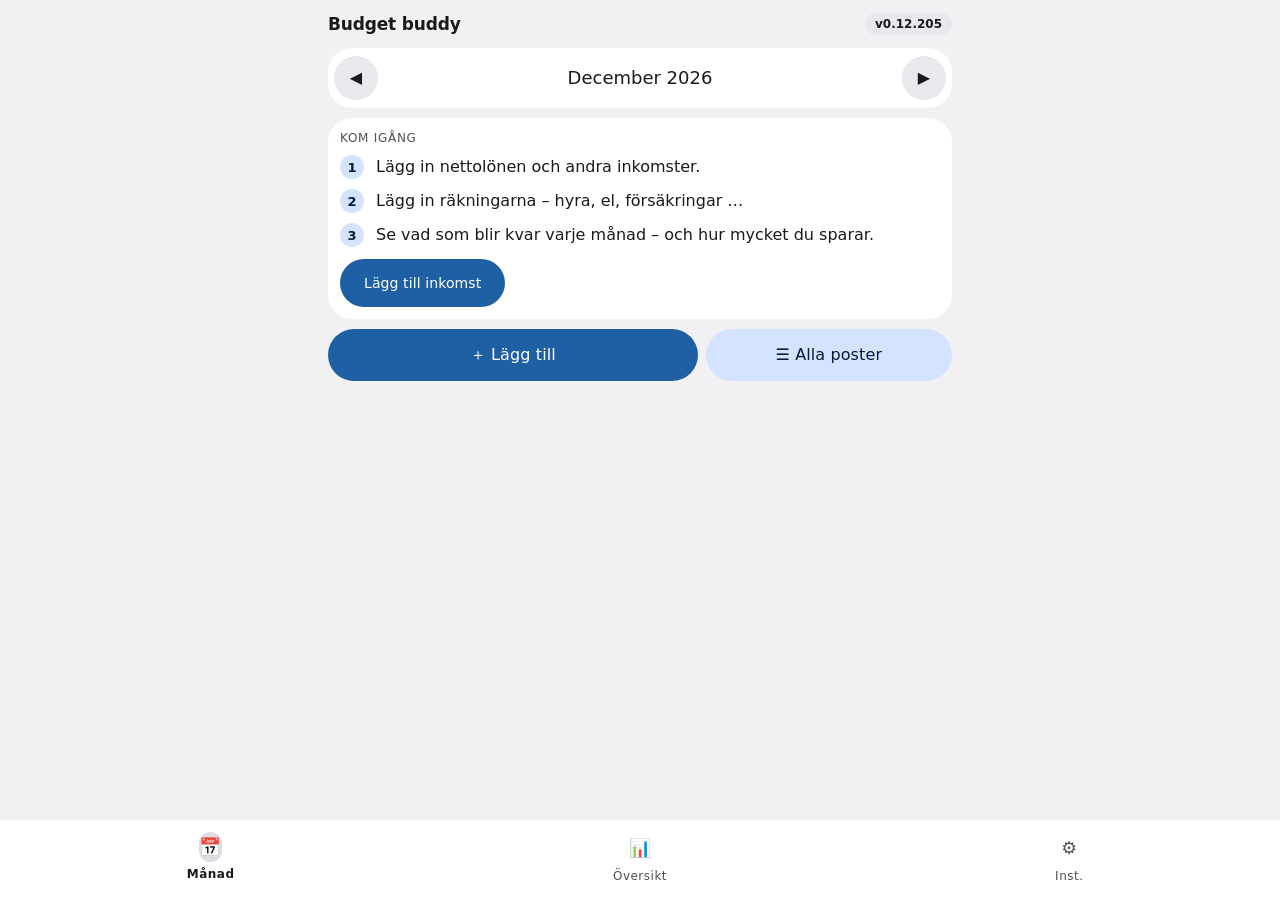
==== budget-buddy.html @ eb213cb5 "Valutakurser: ECB 2026-11-26" ====
<!doctype html>
<!-- budget-buddy v0.12.205 as one file. Generated by tools/build-single.mjs - do not edit; change the source files and rebuild. -->
<html lang="sv">
<head>
<meta charset="utf-8">
<meta name="viewport" content="width=device-width, initial-scale=1, maximum-scale=1, viewport-fit=cover">
<meta http-equiv="Content-Security-Policy" content="default-src 'none'; script-src 'self' 'unsafe-inline'; style-src 'self' 'unsafe-inline'; connect-src 'none'; img-src 'self' data:; object-src 'none'; base-uri 'none'; form-action 'none'; require-trusted-types-for 'script'">
<meta name="referrer" content="no-referrer">
<meta name="color-scheme" content="light dark">
<meta name="theme-color" content="#f1f1f4" media="(prefers-color-scheme: light)">
<meta name="theme-color" content="#0e0e10" media="(prefers-color-scheme: dark)">
<meta name="mobile-web-app-capable" content="yes">
<meta name="apple-mobile-web-app-capable" content="yes">
<meta name="apple-mobile-web-app-status-bar-style" content="black-translucent">
<title>Budget buddy</title>
<link rel="icon" href="[data-uri]">
<link rel="apple-touch-icon" href="[data-uri]">
<style>
/* Bara mobil (beslut 2026-11-09): en kolumn, bottenmeny; bredare skärmar visar samma vy centrerad. */
/* Material 3 – shared creator style (see ../CLAUDE.md). Seed colour: #2a6fb0. */
:root {
  color-scheme: light dark;
  /* M3 roles (light) */
  --primary: #1f60a4; --on-primary: #ffffff;
  --primary-container: #d4e3ff; --on-primary-container: #001c3a;
  --surface: #f9f9ff; --surface-container: #ededf4; --surface-container-high: #e7e8ee;
  --on-surface: #191c20; --on-surface-variant: #43474e; --outline: #73777f; --outline-variant: #c3c6cf;
  --error: #ba1a1a; --error-container: #ffdad6; --on-error-container: #410002;
  /* Shape: tighter, professional radii (see ../CLAUDE.md) */
  --secondary-container: #e1e2e8; --on-secondary-container: #191c20;
  --r-xs: 4px; --r-sm: 8px; --r-md: 12px; --r-lg: 20px; --r-xl: 28px; --r-full: 999px;
  --font: Roboto, "Roboto Flex", system-ui, -apple-system, "Segoe UI", sans-serif;
}
@media (prefers-color-scheme: dark) {
  :root {
    --primary: #a4c9ff; --on-primary: #00315e;
    --primary-container: #004884; --on-primary-container: #d4e3ff;
    --surface: #0e0e10; --surface-container: #1a1a1d; --surface-container-high: #26262a;
    --secondary-container: #3a3a40; --on-secondary-container: #f2f2f4;
    --on-surface: #ececee; --on-surface-variant: #babac1; --outline: #7c7c84; --outline-variant: #34343a;
    --error: #ffb4ab; --error-container: #93000a; --on-error-container: #ffdad6;
  }
}
* { box-sizing: border-box; }
html { -webkit-text-size-adjust: 100%; -webkit-tap-highlight-color: transparent; } /* 2026-11-18: ingen blå ruta vid tryck */
body {
  margin: 0;
  background: var(--surface);
  color: var(--on-surface);
  font: 16px/1.45 var(--font);
  padding-bottom: calc(80px + env(safe-area-inset-bottom));
}
[hidden] { display: none !important; }
:focus-visible { outline: 3px solid var(--primary); outline-offset: 2px; }
.muted { color: var(--on-surface-variant); }

#status { padding: calc(env(safe-area-inset-top) + 8px) 16px 0; font-size: 12px; color: var(--on-surface-variant); min-height: 24px; }
#status.offline { color: var(--error); font-weight: 500; }
#version { position: absolute; top: calc(env(safe-area-inset-top) + 6px); right: 12px; z-index: 50; font: 500 11px/1 var(--font); padding: 4px 10px; border-radius: var(--r-sm); background: var(--primary-container); color: var(--on-primary-container); pointer-events: none; }

main { padding: 8px 16px 24px; max-width: 640px; margin: 0 auto; }
.tab { display: grid; gap: 10px; }
h1 { margin: 8px 0 4px; font-size: 22px; font-weight: 400; }

/* Card: 16px, no border, tonal surface */
.card { background: var(--surface-container); border-radius: var(--r-lg); padding: 12px 14px; }
.card h2 { margin: 0; padding: 0 0 8px; color: var(--on-surface-variant); font-size: 12px; font-weight: 500; text-transform: uppercase; letter-spacing: .06em; }
.card p { margin: 0 0 12px; }

/* Buttons: pill, ≥ 48px touch target */
.btn { min-height: 48px; padding: 0 24px; border: 0; border-radius: var(--r-md); font: 500 14px/1 var(--font); cursor: pointer; }
.btn.filled { background: var(--primary); color: var(--on-primary); }
.btn.tonal { background: var(--primary-container); color: var(--on-primary-container); }
.btn.text { background: transparent; color: var(--primary); }

/* Chips: 8px */
#sort-bar { margin: 0 0 8px; }
.sort-top { display: flex; justify-content: flex-end; }
.sort-cols { display: flex; flex-wrap: wrap; gap: 6px; margin-top: 6px; justify-content: flex-end; }
.chip.on { background: var(--primary-container); border-color: transparent; color: var(--on-primary-container); }
.chip { display: inline-flex; align-items: center; min-height: 32px; padding: 0 12px; border-radius: var(--r-sm); border: 1px solid var(--outline-variant); background: transparent; color: var(--on-surface-variant); font: 500 14px/1 var(--font); }

/* Dialog: 28px */
dialog { border: 0; border-radius: var(--r-xl); padding: 24px; width: min(320px, calc(100vw - 32px)); background: var(--surface-container-high); color: var(--on-surface); }
dialog::backdrop { background: rgba(0,0,0,.4); }

/* Bottom navigation with pill indicator */
/* Same as follow-diet-tracker: emoji icons, filled marker, bold active label */
#nav { position: fixed; inset: auto 0 0; z-index: 40; display: flex; justify-content: space-around; background: var(--surface-container); padding: 12px 4px calc(16px + env(safe-area-inset-bottom)); }
#nav button { flex: 1; min-width: 56px; display: flex; flex-direction: column; align-items: center; justify-content: center; gap: 4px; min-height: 48px; border: 0; background: transparent; color: var(--on-surface-variant); font: 500 .75rem/1 var(--font); cursor: pointer; }
#nav .pill { display: grid; place-items: center; width: 56px; height: 32px; border-radius: var(--r-md); font-size: 1.1rem; transition: background .2s; }
#nav button[aria-current="page"] { color: var(--on-surface); font-weight: 700; }
#nav button[aria-current="page"] .pill { background: var(--primary-container); }


/* ================= Budget buddy ================= */
.small { font-size: .8125rem; }
.col { display: grid; gap: 12px; align-content: start; min-width: 0; }
.spacer { flex: 1; }
.error { color: var(--error); font-size: .875rem; min-height: 1.2em; margin: 4px 0 0; }
.pos { color: var(--primary); }
.neg { color: var(--error); }

/* Month bar */
.monthbar { display: flex; align-items: center; gap: 8px; }
.monthbar h1, .monthbar h2 { flex: 1; text-align: center; margin: 0; }
.monthbar h2 { padding: 0; }
.icon-btn { min-width: 48px; min-height: 48px; border: 0; border-radius: 50%; background: transparent; color: var(--on-surface); font: 400 1.5rem/1 var(--font); cursor: pointer; }
.icon-btn:hover { background: var(--surface-container-high); }
/* Stepper like follow-diet-tracker: round tonal ◀ ▶, tappable title jumps to the current month */
.monthbar .icon-btn { background: var(--surface-container-high); font-size: 1rem; }
.monthbar h1 { margin: 0; }
.step-title { width: 100%; min-height: 48px; border: 0; border-radius: var(--r-md); background: none; color: var(--on-surface); font: 500 1.125rem/1.2 var(--font); cursor: pointer; }


/* Empty states and "+ Avvikelse" – quiet, like follow-diet-tracker */
.link { min-height: 40px; padding: 0 8px; border: 0; border-radius: var(--r-md); background: none; color: var(--primary); font: 500 .875rem/1 var(--font); cursor: pointer; }
.empty-line { margin: 0; display: flex; flex-wrap: wrap; align-items: center; gap: 0 4px; }
.extra { width: 100%; min-height: 48px; border: 0; border-radius: var(--r-md); background: var(--surface-container); color: var(--on-surface); font: 500 .9375rem/1.2 var(--font); cursor: pointer; }
.extra .muted { font-weight: 400; font-size: .8125rem; }
.steps { list-style: none; margin: 0 0 4px; padding: 0; display: grid; gap: 10px; }
.steps li { display: flex; align-items: flex-start; gap: 12px; }
.step-n { flex: none; width: 24px; height: 24px; display: grid; place-items: center; border-radius: 50%; background: var(--primary-container); color: var(--on-primary-container); font: 700 .8125rem/1 var(--font); }

/* Statistik */
.stats { display: grid; grid-template-columns: repeat(2, minmax(0, 1fr)); gap: 10px; }
.stats > h2 { grid-column: 1 / -1; padding-bottom: 0; }
.stat { display: grid; justify-items: center; align-content: start; text-align: center; padding: 6px 0; font-size: .8rem; color: var(--on-surface-variant); min-width: 0; }
.stat-n { font-size: 1.75rem; font-weight: 400; line-height: 1.2; color: var(--on-surface); font-variant-numeric: tabular-nums; max-width: 100%; overflow: hidden; text-overflow: ellipsis; white-space: nowrap; }
.cat-bars { list-style: none; margin: 0; padding: 0; display: grid; gap: 8px; }
.cat-bars li { display: grid; grid-template-columns: 7.5em minmax(0, 1fr) auto; align-items: center; gap: 8px; font-size: .875rem; }
.cat-bars .bar { margin: 0; }
.cat-bars .lbl { overflow: hidden; text-overflow: ellipsis; white-space: nowrap; }
.chart { width: 100%; height: auto; display: block; }
.chart .ax { font-size: 9px; fill: var(--on-surface-variant); }
.chart .grid { stroke: var(--outline-variant); stroke-width: 1; }
.chart .b-in { fill: var(--primary); }
.chart .b-out { fill: var(--error); opacity: .75; }
.chart .b-cur { stroke: var(--on-surface); stroke-width: 1; }
.legend { display: flex; flex-wrap: wrap; align-items: center; gap: 4px 12px; font-size: .75rem; color: var(--on-surface-variant); margin-top: 8px; }
.lg { display: inline-block; width: 10px; height: 10px; border-radius: var(--r-xs); margin-right: -6px; }
.lg-in { background: var(--primary); } .lg-out { background: var(--error); opacity: .75; }

/* Summary */
.summary .big { font-size: 2.25rem; line-height: 1.1; margin: 0 0 4px; font-variant-numeric: tabular-nums; }
.bar { display: block; height: 8px; border-radius: var(--r-xs); background: var(--surface-container-high); overflow: hidden; margin: 8px 0 12px; }
.bar-fill { height: 100%; width: 0; background: var(--primary); border-radius: var(--r-xs); }
.bar-fill.over { background: var(--error); }

/* Lists and rows */
.list { list-style: none; margin: 0; padding: 0; }
.row { display: flex; align-items: center; gap: 4px; border-top: 1px solid var(--outline-variant); }
.list > .row:first-child { border-top: 0; }
.row-main { flex: 1; min-width: 0; min-height: 56px; display: flex; align-items: center; gap: 12px; padding: 6px 4px; border: 0; background: transparent; color: inherit; font: inherit; text-align: left; cursor: pointer; border-radius: var(--r-md); }
.row-main:hover, .row-main.current { background: var(--surface-container-high); }
.row-name { flex: 1; min-width: 0; display: grid; }
.row-name > span:first-child { overflow: hidden; text-overflow: ellipsis; white-space: nowrap; }
.row-sub { font-size: .8125rem; color: var(--on-surface-variant); }
.acc-amt { display: grid; justify-items: end; }
.amount { font-variant-numeric: tabular-nums; text-align: right; white-space: nowrap; }
.markers { width: 2.2em; color: var(--on-surface-variant); font-size: .875rem; text-align: right; }
.row.ended { opacity: .6; }
.split { display: flex; justify-content: space-between; gap: 12px; }
.card h2.split { text-transform: uppercase; }
.card h2.split > span:last-child { text-transform: none; letter-spacing: 0; font-variant-numeric: tabular-nums; }
.empty { padding: 4px 0 8px; display: grid; gap: 8px; justify-items: start; }
.empty p { margin: 0; }
.add { justify-self: center; }

/* Overview */
.ov .ov-row { width: 100%; min-height: 48px; display: grid; grid-template-columns: 4.5em 1fr 8.5em; align-items: center; gap: 12px; padding: 4px; border: 0; border-radius: var(--r-md); background: transparent; color: inherit; font: inherit; cursor: pointer; }
.ov .ov-row:has(> :nth-child(4)) { grid-template-columns: 3.5em minmax(0, 1fr) 7.5em 6.5em; gap: 8px; } /* fits 390 px */
.ov .ov-row:hover, .ov .ov-row.current { background: var(--surface-container-high); }
.ov .bar { margin: 0; }
.ov-m { text-align: left; }
.total { border-top: 1px solid var(--outline-variant); padding-top: 12px; margin-top: 4px; font-weight: 500; }

/* Forms */
.field { display: grid; gap: 4px; margin: 8px 0; font-size: .8125rem; color: var(--on-surface-variant); min-width: 0; }
.field input, .field select, .row.cat input { min-height: 48px; padding: 0 12px; border: 1px solid var(--outline); border-radius: var(--r-sm); background: var(--surface); color: var(--on-surface); font: 1rem var(--font); width: 100%; }
.field input:focus, .field select:focus, .row.cat input:focus { outline: 2px solid var(--primary); outline-offset: 0; border-color: var(--primary); }
.row2 { display: grid; grid-template-columns: 1fr 1fr; gap: 12px; }
.actions { display: flex; align-items: center; gap: 8px; margin-top: 12px; }
.actions.wrap { flex-wrap: wrap; }
/* 2026-11-18: radrutan – extra val i egen rad, Avbryt/Spara till höger */
#row-dialog .rd-more { margin-top: 4px; gap: 4px; }
#row-dialog .rd-more:not(:has(button:not([hidden]))) { display: none; }
#row-dialog .error:empty { display: none; }
#row-dialog .check { margin-top: 8px; }
.inline { display: flex; align-items: end; gap: 8px; }
.grow { flex: 1; }
.btn.danger { color: var(--error); }
.btn.danger-fill { background: var(--error); color: var(--surface); }
.row.cat { gap: 8px; padding: 4px 0; border-top: 0; }
.row.cat input { flex: 1; }
dialog h2 { margin: 0 0 4px; font-size: 1.375rem; font-weight: 400; }
dialog { width: min(400px, calc(100vw - 32px)); }

/* Snackbar */
#snackbar { position: fixed; left: 50%; transform: translateX(-50%); bottom: calc(96px + env(safe-area-inset-bottom)); z-index: 60; display: flex; align-items: center; gap: 8px; width: min(560px, calc(100vw - 32px)); padding: 4px 8px 4px 16px; border-radius: var(--r-sm); background: var(--on-surface); color: var(--surface); box-shadow: 0 4px 12px rgba(0,0,0,.25); }
#snackbar[hidden] { display: none; }
#snack-text { flex: 1; padding: 10px 0; }
#snackbar .btn.text { color: var(--primary-container); }


/* Accessibility: respect reduced motion */
@media (prefers-reduced-motion: reduce) {
  *, *::before, *::after { animation-duration: .01ms !important; transition-duration: .01ms !important; scroll-behavior: auto !important; }
}

/* Nav icons (inline SVG, follow text colour) */
.ico { width: 24px; height: 24px; fill: none; stroke: currentColor; stroke-width: 1.8; stroke-linecap: round; stroke-linejoin: round; }
.ico .dot { fill: currentColor; stroke: none; }

/* Poster: quick-add forms (income / expenses) */
.add-form { display: grid; grid-template-columns: 1fr 1fr; gap: 0 12px; align-items: end; border-top: 1px solid var(--outline-variant); margin-top: 8px; padding-top: 4px; }
.add-form .grow { grid-column: 1 / -1; }
.add-form .btn { grid-column: 1 / -1; margin: 4px 0 8px; }
.add-form .error { grid-column: 1 / -1; margin: 0; }
.empty-row { padding: 12px 0; }
#tab-items .hint { margin: 0; }
.add-form .hint-row { grid-column: 1 / -1; margin: -4px 0 4px; order: 9; }

/* Per person (summary card) */
.per-person { width: 100%; border-collapse: collapse; margin-top: 8px; font-size: .875rem; font-variant-numeric: tabular-nums; }
.per-person th, .per-person td { padding: 6px 4px; text-align: right; border-top: 1px solid var(--outline-variant); }
.per-person th:first-child { text-align: left; font-weight: 500; }
.per-person thead th { color: var(--on-surface-variant); font-weight: 500; border-top: 0; font-size: .75rem; text-transform: uppercase; letter-spacing: .06em; }

/* Sparkonton: quiet empty row, add form aligned and separated like Poster */
#acc-list .empty-row { font-size: .875rem; padding: 4px 0 8px; }
#acc-form { border-top: 1px solid var(--outline-variant); margin-top: 4px; padding-top: 4px; }
#acc-form .field { margin-bottom: 0; }
#acc-form .btn { min-height: 48px; flex: none; }
#acc-rates { margin: 4px 0 0; }
#acc-rates:empty { display: none; }

/* Data: export/import text boxes */
.field textarea { min-height: 96px; padding: 8px 12px; border: 1px solid var(--outline); border-radius: var(--r-sm); background: var(--surface); color: var(--on-surface); font: .8125rem/1.4 ui-monospace, Consolas, monospace; width: 100%; resize: vertical; }
.field textarea:focus { outline: 2px solid var(--primary); outline-offset: 0; border-color: var(--primary); }

/* Hjälp: in-app manual */
.help details { border-top: 1px solid var(--outline-variant); }
.help summary { padding: 13px 0; cursor: pointer; font-weight: 500; }
.help details p { margin: 0 0 8px; font-size: .9375rem; }
.help img.shot { display: block; width: 100%; max-width: 320px; height: auto; margin: 4px 0 12px; border: 1px solid var(--outline-variant); border-radius: var(--r-md); }

/* Data: backup file (U5) – file buttons first, the text boxes folded under "Visa som text" */
.btn-file { position: relative; display: inline-flex; align-items: center; justify-content: center; }
.btn-file input { position: absolute; inset: 0; width: 100%; height: 100%; opacity: 0; cursor: pointer; }
.btn-file:focus-within { outline: 3px solid var(--primary); outline-offset: 2px; }
.data-text { margin-top: 8px; }
.data-text > summary { cursor: pointer; min-height: 40px; padding: 8px 0; color: var(--primary); font-weight: 500; }.check { display: flex; align-items: center; gap: 12px; min-height: 48px; margin: 4px 0; font-size: 1rem; color: var(--on-surface); cursor: pointer; }
.check input { width: 20px; height: 20px; margin: 0; accent-color: var(--primary); }

/* Lösenordsgenerator (som simple-nutrition) */
.sr-only { position: absolute; width: 1px; height: 1px; padding: 0; margin: -1px; overflow: hidden; clip: rect(0 0 0 0); white-space: nowrap; border: 0; }
.pw-preview-row { display: flex; align-items: center; gap: 8px; }
.pw-preview { flex: 1; margin: 0; font-family: ui-monospace, Consolas, monospace; font-variant-numeric: slashed-zero; font-size: 1.05rem; letter-spacing: .04em; overflow-wrap: anywhere; }
.pw-digit { color: var(--primary); font-weight: 700; }
.pw-special { color: var(--error); font-weight: 700; }
.pwd-box { margin-top: 8px; }
.pwd-show { margin: 4px 0; padding: 8px 12px; border-radius: var(--r-md); background: var(--surface-container-high); font-family: ui-monospace, monospace; font-size: 1rem; letter-spacing: .04em; overflow-wrap: anywhere; -webkit-user-select: text; user-select: text; }
.welcome-actions { display: flex; flex-wrap: wrap; gap: 8px; margin: 16px 0 4px; }
.welcome-actions > * { flex: 1 1 12rem; text-align: center; }

/* Sparat backup-lösenord: en liten ruta med Visa/Byt på samma rad */
.pwd-card { margin: 4px 0 8px; padding: 6px 6px 10px 14px; border-radius: var(--r-lg); background: var(--surface-container-high); }
.pwd-head { display: flex; align-items: center; gap: 2px; min-height: 44px; }
.pwd-head > span { flex: 1; font-weight: 500; }
.pwd-head .btn, .pwd-head .link { min-height: 40px; padding: 0 12px; }
.pwd-card .pwd-show { margin: 2px 8px 6px 0; background: var(--surface); }
.pwd-card .pwd-note { margin: 2px 8px 0 0; }

/* Markera flera poster (håll in) */
#inc-list .row-main, #exp-list .row-main { -webkit-user-select: none; user-select: none; -webkit-touch-callout: none; }
.sel-bar { position: sticky; top: calc(env(safe-area-inset-top) + 28px); z-index: 20; display: flex; align-items: center; gap: 2px; margin: 0 0 12px; padding: 4px; border-radius: var(--r-lg); background: var(--primary-container); color: var(--on-primary-container); box-shadow: 0 2px 6px rgba(0,0,0,.2); }
.sel-bar .sel-n { flex: 1; min-width: 0; white-space: nowrap; overflow: hidden; text-overflow: ellipsis; font-weight: 500; padding-left: 4px; }
.sel-bar .btn, .sel-bar .icon-btn { min-height: 48px; min-width: 44px; padding: 0 8px; color: inherit; }
.sel-bar .danger { color: var(--error); }
.sel-box { flex: none; display: grid; place-items: center; width: 26px; height: 26px; border: 2px solid var(--on-surface-variant); border-radius: 6px; font-weight: 700; }
.row.marked .row-main { background: var(--primary-container); color: var(--on-primary-container); }
.row.marked .sel-box { background: var(--primary); border-color: var(--primary); color: var(--on-primary); }
.row.marked.ended { opacity: 1; }
#inc-list, #exp-list, .sel-bar { -webkit-user-select: none; user-select: none; -webkit-touch-callout: none; }
/* Språkval i välkomstrutan (2026-11-15) */
.segs { display: grid; grid-template-columns: 1fr 1fr; border: 1px solid var(--outline); border-radius: var(--r-md); overflow: hidden; margin: 8px 0 12px; }
.seg { min-height: 40px; border: 0; background: none; font: inherit; font-weight: 500; color: var(--on-surface); }
.seg + .seg { border-left: 1px solid var(--outline); }
.seg.on { background: var(--primary-container); color: var(--on-primary-container); }
.welcome .field { display: grid; gap: 4px; margin-bottom: 8px; }
/* Hjälp på valt språk (2026-11-15) */
html[lang="en"] .help[lang="sv"], html:not([lang="en"]) .help[lang="en"] { display: none; }

/* Byta kod (2026-11-15): tre knappar staplade, viktigast överst. */
#newcode-dialog .actions, #newcode-dialog .dlg-actions { display: flex; flex-direction: column-reverse; align-items: stretch; gap: 8px; }
#newcode-dialog .actions .spacer { display: none; }
#newcode-dialog .actions button, #newcode-dialog .dlg-actions button { width: 100%; margin: 0; }

/* Ladda ner från GitHub (2026-11-15) */
.dl-src { margin-top: 12px; }
.dl-src p { margin: 4px 0; }
.dl-src a { font-weight: 500; color: var(--primary); }
.dl-app { display: flex; flex-wrap: wrap; align-items: center; gap: 4px 16px; padding: 6px 0; border-bottom: 1px solid rgba(127,127,127,.2); }
.dl-app b { flex: 1 1 100%; font-weight: 500; }
.dl-src h3 { margin: 0 0 4px; font-size: 1rem; }
/* CSV-export (2026-11-15) */
.csv-row { margin: 8px 0; }
.csv-row p { margin: 2px 0 0; }

/* Material 3 Expressive + liquid glass (2026-11-17, efter Fitness buddy): neutralt grått/svart dark mode, färg bara på knappar och element. */
.card { padding: 12px 12px; }
.btn { border-radius: var(--r-full); }
#snackbar { bottom: calc(92px + env(safe-area-inset-bottom)); }
#nav { z-index: 40; inset: auto 8px calc(10px + env(safe-area-inset-bottom)) 8px; max-width: 504px; margin-inline: auto; padding: 6px 4px; border-radius: var(--r-full);
  background: color-mix(in srgb, var(--surface-container) 62%, transparent); -webkit-backdrop-filter: blur(18px) saturate(180%); backdrop-filter: blur(18px) saturate(180%);
  border: 1px solid color-mix(in srgb, var(--on-surface) 12%, transparent); box-shadow: 0 8px 28px rgba(0,0,0,.28), inset 0 1px 0 color-mix(in srgb, #fff 14%, transparent); }
#nav button { flex: 1; max-width: 88px; margin: 0 2px; padding: 4px 0; min-height: 52px; gap: 2px; border-radius: var(--r-full); transition: background .2s; }
#nav .pill, #nav button[aria-current="page"] .pill { width: auto; height: 30px; background: none; }
#nav button[aria-current="page"] { background: var(--secondary-container); color: var(--on-secondary-container); }
main { padding-left: 8px; padding-right: 8px; }
body { padding-bottom: calc(92px + env(safe-area-inset-bottom)); }
#version { border-radius: var(--r-full); padding: 5px 12px; }
/* Light mode neutral too (2026-11-17): white/grey surfaces, colour only on buttons and elements. */
@media (prefers-color-scheme: light) {
  :root {
    --surface: #f1f1f4; --surface-container: #ffffff; --surface-container-high: #e8e8ed;
    --secondary-container: #dcdce2; --on-secondary-container: #1a1a1d;
    --on-surface: #1a1a1d; --on-surface-variant: #4f4f57; --outline: #74747d; --outline-variant: #d6d6dc;
  }
}
body { -webkit-font-smoothing: antialiased; -moz-osx-font-smoothing: grayscale; text-rendering: optimizeLegibility; }

/* Inställningar: grupper med hopfällbara delar (2026-11-17) */
.set-group > h2 { padding-bottom: 4px; }
.sect { border-top: 1px solid var(--outline-variant); }
.set-group > .row2 + p + .sect, .set-group > h2 + .sect { border-top: 0; }
.sect > summary { display: flex; align-items: center; gap: 8px; min-height: 48px; padding: 8px 0; cursor: pointer; list-style: none; font-weight: 500; color: var(--on-surface); }
.sect > summary::-webkit-details-marker { display: none; }
.sect > summary::after { content: '›'; margin-left: 4px; font-size: 1.4rem; line-height: 1; color: var(--on-surface-variant); transition: transform .2s; }
.sect[open] > summary::after { transform: rotate(90deg); }
.sect-sub { flex: 1; text-align: right; color: var(--on-surface-variant); font-size: .875rem; font-weight: 400; overflow: hidden; text-overflow: ellipsis; white-space: nowrap; }
.sect[open] { padding-bottom: 8px; }
#data-card .sect.data-text { margin-top: 8px; }
/* Data-kortet städat (2026-11-17) */
.data-more > :not(summary) { margin-top: 4px; }
#data-card .data-more .data-text { margin-top: 0; }

/* Liquid glass på menyraden (2026-11-17): genomskinlig, suddig bakgrund, ljus kant och glans */
#nav { background: color-mix(in srgb, var(--surface-container) 22%, transparent);
  -webkit-backdrop-filter: blur(10px) saturate(180%); backdrop-filter: blur(10px) saturate(180%);
  border: 1px solid rgba(255,255,255,.45);
  box-shadow: inset 0 1px 0 rgba(255,255,255,.6), inset 0 -1px 0 rgba(255,255,255,.12), 0 8px 24px rgba(0,0,0,.18); }
#nav::before { content: ''; position: absolute; inset: 0; border-radius: inherit; pointer-events: none;
  background: linear-gradient(180deg, rgba(255,255,255,.18), rgba(255,255,255,0) 50%); }
@media (prefers-color-scheme: dark) {
  #nav { background: color-mix(in srgb, var(--surface-container) 30%, transparent); border-color: rgba(255,255,255,.14);
    box-shadow: inset 0 1px 0 rgba(255,255,255,.16), 0 8px 24px rgba(0,0,0,.5); }
  #nav::before { background: linear-gradient(180deg, rgba(255,255,255,.08), rgba(255,255,255,0) 55%); }
}

/* Bättre yta (2026-11-17): kostnader per kategori, hopfällda formulär, Hjälp sist */
.cat-group { border-top: 1px solid var(--outline-variant); }
.cat-group:first-child { border-top: 0; }
.cat-group > summary { display: grid; grid-template-columns: 1fr auto 14px; grid-template-rows: auto auto; column-gap: 10px; align-items: center; min-height: 52px; padding: 8px 0; cursor: pointer; list-style: none; }
.cat-group > summary::-webkit-details-marker { display: none; }
.cat-group > summary::after { content: '›'; grid-column: 3; grid-row: 1; font-size: 1.3rem; line-height: 1; color: var(--on-surface-variant); transition: transform .2s; }
.cat-group[open] > summary::after { transform: rotate(90deg); }
.cg-name { display: flex; align-items: baseline; gap: 8px; font-weight: 500; min-width: 0; }
.cg-n { font-size: .75rem; font-weight: 400; color: var(--on-surface-variant); }
.cg-sum { font-variant-numeric: tabular-nums; font-weight: 500; }
.cg-track { grid-column: 1 / 3; grid-row: 2; height: 4px; margin-top: 6px; border-radius: 2px; background: var(--outline-variant); overflow: hidden; }
.cg-bar { display: block; height: 100%; border-radius: 2px; background: var(--primary); }
.cat-group .list { margin: 0 0 6px 12px; }
.add-wrap { margin-top: 8px; border-top: 1px solid var(--outline-variant); }
.add-wrap > summary { display: flex; align-items: center; min-height: 48px; cursor: pointer; list-style: none; color: var(--primary); font-weight: 500; }
.add-wrap > summary::-webkit-details-marker { display: none; }
.add-wrap[open] > summary { margin-bottom: 4px; }
.help-wrap > summary.help-title { display: flex; align-items: center; gap: 8px; min-height: 48px; cursor: pointer; list-style: none; font-weight: 500; }
.help-wrap > summary.help-title::-webkit-details-marker { display: none; }
.help-wrap > summary.help-title::after { content: '›'; font-size: 1.4rem; line-height: 1; color: var(--on-surface-variant); transition: transform .2s; }
.help-wrap[open] > summary.help-title::after { transform: rotate(90deg); }
.help-wrap > .card.help { padding: 0; background: none; box-shadow: none; }
.help-wrap > .card.help > h2 { display: none; }
/* Flikar som i Fitness buddy (2026-11-17): Månad, Trend, Historik, Poster, Inst.; månadsraden är ett kort */
.tab .monthbar { background: var(--surface-container); border-radius: var(--r-lg); padding: 8px; }
.ov-title { margin: 0; font-size: 1.125rem; font-weight: 500; display: flex; flex-direction: column; align-items: center; }
.ov-title small { font-size: .8125rem; font-weight: 400; color: var(--on-surface-variant); }
.card h2 .netto { text-transform: none; letter-spacing: 0; font-size: .75rem; font-weight: 400; }
/* Lägg till under Månad (2026-11-17), som Extra fusk / Träningspass i Fitness buddy */
.add-row { display: grid; grid-template-columns: 1fr 1fr 1fr; gap: 8px; }
.add-row .extra { display: flex; flex-direction: column; align-items: center; justify-content: center; min-height: 56px; padding: 6px 4px; }
.add-row .extra .muted { font-size: .6875rem; }
.all-items { justify-self: center; min-height: 40px; padding: 0 12px; border: 0; background: none; color: var(--primary); font: 500 .875rem var(--font); cursor: pointer; }
.items-bar h1 { flex: 1; text-align: center; margin: 0; font-size: 1.125rem; }
/* Sparande som eget kort i Månad (2026-11-17) */
.card.savings { background: color-mix(in srgb, var(--primary-container) 45%, var(--surface-container)); }
.sv-share { display: grid; gap: 6px; margin: 0 0 6px; font-size: .8125rem; color: var(--on-surface-variant); }
.sv-share .cg-track { margin: 0; }

/* Inställningar som Fitness buddy (2026-11-17): grupper (Hushåll, Valuta, Allmänt) med hopfällbara kort */
.set-col { gap: 0; }
.set-group-wrap { margin-top: 6px; }
.set-group-wrap > summary.set-group { display: flex; align-items: center; gap: 8px; min-height: 48px; padding: 0 4px; cursor: pointer; list-style: none; font-size: .9375rem; font-weight: 500; }
.set-group-wrap > summary::-webkit-details-marker, .set-sec > summary::-webkit-details-marker { display: none; }
.set-group-wrap > summary::before, .set-sec > summary::before { content: '▸'; color: var(--on-surface-variant); transition: transform .15s; }
.set-group-wrap[open] > summary::before, .set-sec[open] > summary::before { transform: rotate(90deg); }
.set-group-wrap[open] { padding-bottom: 6px; }
.set-group-wrap > .set-sec + .set-sec { margin-top: 8px; }
.card.set-sec { padding: 2px 14px; }
.set-sec > summary { display: flex; align-items: center; gap: 8px; min-height: 52px; cursor: pointer; list-style: none; }
.set-sec > summary::after { content: none !important; }
.set-title { font-weight: 500; font-size: 1rem; }
.set-sec .sect-sub, .set-group .sect-sub { flex: 1; text-align: right; font-size: .8125rem; color: var(--on-surface-variant); font-weight: 400; white-space: nowrap; overflow: hidden; text-overflow: ellipsis; }
.set-sec[open] { padding-bottom: 12px; }
.set-body > * + * { margin-top: 8px; }
.set-body .data-more { border-top: 1px solid var(--outline-variant); margin-top: 12px; }
.help-wrap.set-sec > summary.help-title { min-height: 52px; }
.add-like { display: block; min-height: 40px; margin: 0 0 6px 12px; padding: 0; border: 0; background: none; color: var(--primary); font: 500 .875rem var(--font); cursor: pointer; }
/* Historik: graf pengar över tid (2026-11-17) */
.chart .mc-line { fill: none; stroke: var(--primary); stroke-width: 2.5; stroke-linejoin: round; stroke-linecap: round; }
.chart .mc-future { stroke-dasharray: 4 4; opacity: .7; }
.chart .mc-area { fill: var(--primary); opacity: .12; }
.chart .mc-now { fill: var(--primary); stroke: var(--surface-container); stroke-width: 2; }
.chart .zero { stroke: var(--on-surface-variant); stroke-width: 1; stroke-dasharray: 2 3; }
.lg-fut { background: none !important; border-top: 2px dashed var(--primary); height: 0 !important; width: 14px !important; vertical-align: middle; }
.mc-kpis { display: grid; grid-template-columns: 1fr 1fr; gap: 8px; margin-top: 10px; text-align: center; }
.mc-kpis b { display: block; font-size: 1.25rem; font-weight: 500; font-variant-numeric: tabular-nums; }
.mc-kpis span { font-size: .75rem; color: var(--on-surface-variant); }
/* Månad: hopfällbara kort (2026-11-17) */
.fold > summary { position: relative; display: block; cursor: pointer; list-style: none; padding-right: 22px; }
.fold > summary::-webkit-details-marker { display: none; }
.fold > summary::after { content: '›'; position: absolute; right: 0; top: 0; font-size: 1.3rem; line-height: 1; color: var(--on-surface-variant); transition: transform .2s; }
.fold[open] > summary::after { transform: rotate(90deg); }
.fold > summary h2 { padding-bottom: 0; }
.fold[open] > summary { margin-bottom: 8px; }
.fold > summary .sv-share { margin: 6px 0 0; }
.set-foot { margin: 16px 0 0; text-align: center; }
/* Inställningar = Fitness buddys mått exakt (2026-11-17) */
.set-group-wrap { margin-top: 10px; }
.set-group-wrap > summary.set-group { min-height: 48px; padding: 0 4px; font-size: .875rem; gap: 8px; }
.set-group-wrap > summary.set-group .set-title { font-size: 1rem; font-weight: 500; }
.set-group-wrap > summary::before, .set-sec > summary::before { font-size: inherit; width: auto; }
.set-group-wrap > summary.set-group .sect-sub, .set-sec .sect-sub { margin-left: auto; flex: 0 1 auto; max-width: 60%; font-size: .8125rem; }
.card.set-sec { padding: 4px 14px; }
.set-sec > summary { min-height: 48px; }
.set-body { padding: 4px 0 12px; }
/* Sparkonton kopplade till sparposter (2026-11-17) */
.ad-feeds { margin: 8px 0 0; }
.ad-feeds .check { min-height: 40px; }
.sv-total { align-items: center; margin: 4px 0 0; font-size: .875rem; }
.sv-total .link { border: 0; background: none; color: var(--primary); font: 500 .875rem var(--font); cursor: pointer; padding: 6px 0; }
/* Månad: mer information synlig (2026-11-17) */
.segbar { display: flex; height: 10px; margin: 12px 0 8px; border-radius: 5px; overflow: hidden; background: var(--surface-container-high); }
.segbar .seg { display: block; height: 100%; }
.s-exp { background: var(--error); opacity: .75; } .s-sav { background: #e8a33d; } .s-left { background: var(--primary); }
.lgds { display: flex; flex-wrap: wrap; gap: 4px 14px; font-size: .8125rem; color: var(--on-surface-variant); }
.lgd { display: inline-flex; align-items: center; gap: 6px; font-variant-numeric: tabular-nums; }
.lgd .dot { width: 8px; height: 8px; border-radius: 50%; opacity: 1; }
.delta { font-size: .8125rem; }
#summary .fold > summary .muted.small { margin: 8px 0 0; }
.top-cats { list-style: none; margin: 8px 0 0; padding: 0; display: grid; gap: 6px; }
.top-cats li { display: grid; grid-template-columns: 7.5rem 1fr auto; align-items: center; gap: 10px; font-size: .8125rem; color: var(--on-surface-variant); }
.top-cats li > span:first-child { overflow: hidden; text-overflow: ellipsis; white-space: nowrap; }
.top-cats .cg-track { margin: 0; }
.fold[open] .top-cats { display: none; }
.top-cats .cg-track { grid-column: 2; grid-row: 1; }
.delta { display: block; margin-top: 2px; }
.sav-sum .row-name > span:first-child { font-weight: 500; }
.step-title .m-span { display: block; font-size: .75rem; font-weight: 400; color: var(--on-surface-variant); margin-top: 2px; }
/* Genomgång (2026-11-17): tom platshållare i Poster-raden syns inte; Fler val med samma ▸ som övriga rader */
.items-bar > span.icon-btn { visibility: hidden; }
.data-more > summary { display: flex; align-items: center; gap: 8px; list-style: none; }
.data-more > summary::-webkit-details-marker { display: none; }
.data-more > summary::after { content: none !important; }
.data-more > summary::before { content: '▸'; color: var(--on-surface-variant); transition: transform .15s; }
.data-more[open] > summary::before { transform: rotate(90deg); }
/* Tätare utan att bli plottrigt (2026-11-17) */
.col { gap: 10px; }
.stats { grid-template-columns: repeat(3, minmax(0, 1fr)); gap: 6px 8px; }
.stat { padding: 4px 0; font-size: .75rem; line-height: 1.25; }
.stat-n { font-size: 1.25rem; font-weight: 500; }
.row-main { min-height: 48px; padding: 4px; }
.ov .ov-row { min-height: 40px; }
.tab .monthbar { padding: 6px; }
.tab .monthbar .icon-btn { min-width: 44px; min-height: 44px; }
.add-row .extra { min-height: 48px; }
.cat-group > summary { min-height: 46px; padding: 6px 0; }
.per-person tfoot th { padding-top: 8px; font-weight: 400; font-size: .8125rem; color: var(--on-surface-variant); text-align: left; border-top: 1px solid var(--outline-variant); }
.per-person tfoot .pos { color: var(--on-surface); }
/* Historik per år (2026-11-17) */
.ov li.ov-future .ov-row { opacity: .6; }
#overview .stats > h2 { text-transform: none; letter-spacing: 0; font-size: .8125rem; }
#overview .stats .stat-n { font-size: 1.0625rem; }
/* Stäng månaden (2026-11-17) */
.close-line { display: flex; align-items: center; gap: 10px; margin: 6px 0 0; font-size: .8125rem; color: var(--on-surface-variant); }
.close-line .link { border: 0; background: none; padding: 6px 0; color: var(--primary); font: 500 .8125rem var(--font); cursor: pointer; }
.s-var { background: #8a6bbf; }
.cd-acc-h { margin: 12px 0 0; font-size: .875rem; font-weight: 500; }
#cd-accounts .row2 { margin-top: 4px; }
/* + Sparande som egen knapp (2026-11-17) */
.add-row { grid-template-columns: repeat(4, 1fr); gap: 6px; }
.add-row .extra { font-size: .875rem; padding: 6px 2px; }
#sav-form .hint-row { grid-column: 1 / -1; }
#cd-accounts .row2 { align-items: end; }
/* Sparande-kortet: ackumulerat sparande (2026-11-17) */
.sv-sum { margin-top: 10px; padding: 10px 12px; border-radius: var(--r-md); background: color-mix(in srgb, var(--surface-container) 70%, transparent); }
.sv-big { display: grid; grid-template-columns: 1fr auto; align-items: baseline; gap: 0 8px; }
.sv-lbl { font-size: .8125rem; color: var(--on-surface-variant); }
.sv-amt { font-size: 1.5rem; font-weight: 500; font-variant-numeric: tabular-nums; grid-row: 2; }
.sv-diff { grid-row: 2; font-size: .8125rem; font-variant-numeric: tabular-nums; }
.sv-accs { list-style: none; margin: 8px 0 0; padding: 0; display: grid; gap: 4px; }
.sv-accs li { display: grid; grid-template-columns: 1fr auto 5.5rem; gap: 8px; align-items: baseline; font-size: .875rem; }
.sv-name { overflow: hidden; text-overflow: ellipsis; white-space: nowrap; }
.sv-val { font-variant-numeric: tabular-nums; }
.sv-d { text-align: right; font-size: .75rem; font-variant-numeric: tabular-nums; }
.sv-more { display: block; margin: 6px 0 0 auto; border: 0; background: none; padding: 4px 0; color: var(--primary); font: 500 .8125rem var(--font); cursor: pointer; }
/* Sparkonton i Sparande-kortet: belopp i hemvalutan, utländskt belopp och ändring som liten text (2026-11-17) */
.sv-accs { gap: 0; }
.sv-accs li { grid-template-columns: 1fr auto; gap: 12px; align-items: center; padding: 6px 0; border-top: 1px solid var(--outline-variant); font-size: .9375rem; }
.sv-accs li:first-child { border-top: 0; }
.sv-name, .sv-val { display: flex; flex-direction: column; min-width: 0; }
.sv-val { align-items: flex-end; font-variant-numeric: tabular-nums; font-weight: 500; }
.sv-name small, .sv-val small { font-size: .75rem; font-weight: 400; color: var(--on-surface-variant); font-variant-numeric: tabular-nums; }
.sv-val small.pos { color: var(--primary); } .sv-val small.neg { color: var(--error); }
/* Påminnelse om ostängda månader (2026-11-17) */
.open-months { display: flex; flex-wrap: wrap; align-items: center; gap: 6px; padding: 8px 12px; border-radius: var(--r-md); background: color-mix(in srgb, #e8a33d 18%, var(--surface-container)); font-size: .8125rem; color: var(--on-surface); }
.open-months[hidden] { display: none; }
.om-chip { min-height: 32px; padding: 0 12px; border: 0; border-radius: 999px; background: var(--surface-container); color: var(--primary); font: 500 .8125rem var(--font); cursor: pointer; }
#summary .fold > summary > p.muted:not(.small) { font-size: .875rem; }
/* Sparande-kortet kompakt (2026-11-17) */
#savings-card .fold > summary h2 { padding-bottom: 0; }
.sv-sum { margin-top: 8px; padding: 0; background: none; }
.sv-big { display: flex; align-items: flex-end; justify-content: space-between; gap: 8px; padding-bottom: 6px; border-bottom: 1px solid var(--outline-variant); }
.sv-amt { display: flex; flex-direction: column; font-size: 1.375rem; font-weight: 500; line-height: 1.15; font-variant-numeric: tabular-nums; }
.sv-amt small { font-size: .75rem; font-weight: 400; color: var(--on-surface-variant); }
.sv-side { display: flex; flex-direction: column; align-items: flex-end; gap: 0; }
.sv-diff { font-size: .75rem; }
.sv-more { margin: 0; padding: 2px 0; font-size: .8125rem; }
.sv-accs { margin: 2px 0 0; }
.sv-accs li { padding: 4px 0; font-size: .875rem; border-top: 0; }
.sv-accs li + li { border-top: 1px solid color-mix(in srgb, var(--outline-variant) 60%, transparent); }
.sv-val { font-weight: 500; }
/* Sparkonton i Trend (2026-11-17): stor total i hemvalutan */
#stats-accounts > h2 { padding-bottom: 2px; }
.acc-big { display: flex; align-items: baseline; justify-content: space-between; gap: 8px; margin: 0 0 6px; }
#acc-total { font-size: 1.75rem; font-weight: 500; font-variant-numeric: tabular-nums; }
.acc-total-diff { font-size: .8125rem; font-variant-numeric: tabular-nums; }
.acc-total-diff.pos { color: var(--primary); } .acc-total-diff.neg { color: var(--error); }
#acc-list .row-main { min-height: 44px; }
#acc-list .acc-amt { font-weight: 500; }
#acc-rates:empty { display: none; }
/* Sparande-kortet förenklat (2026-11-17): en rad per konto (med sitt månadssparande), tryck för att ändra */
#savings-card > h2 { padding-bottom: 0; }
.sv-big { border-bottom: 0; padding-bottom: 2px; margin-top: 6px; }
.sv-accs li { padding: 0; }
.sv-row { width: 100%; display: grid; grid-template-columns: 1fr auto; gap: 12px; align-items: center; min-height: 48px; padding: 6px 0; border: 0; background: none; color: inherit; font: inherit; text-align: left; cursor: pointer; }
.sv-foot { display: flex; justify-content: space-between; margin-top: 2px; }
.sv-foot .link { border: 0; background: none; padding: 8px 0; color: var(--primary); font: 500 .875rem var(--font); cursor: pointer; }
.sv-hidden { margin: 2px 0 0; font-size: .75rem; color: var(--on-surface-variant); }
#savings-card .fold[open] > summary { margin-bottom: 4px; }
.sv-hidden .link { border: 0; background: none; padding: 4px 0; color: var(--primary); font: inherit; cursor: pointer; }

/* 2026-11-18: en knapp Lägg till + val i en ruta */
.add-any { width: 100%; min-height: 52px; font-size: 1rem; }
.add-pick { display: grid; gap: 8px; }
.add-pick .extra { display: flex; flex-direction: column; align-items: flex-start; gap: 2px; padding: 12px 14px; min-height: 56px; text-align: left; }
.add-pick .extra b { font-weight: 500; }
.add-pick .extra .muted { font-size: .8125rem; }
#row-dialog .rd-all { margin-top: 10px; border-top: 1px solid var(--outline-variant); padding-top: 4px; }
#row-dialog .rd-all > summary { cursor: pointer; padding: 10px 0; color: var(--primary); font-weight: 500; }
#new-dialog .add-form { display: grid; gap: 8px; }
#new-dialog .add-form[hidden] { display: none; }

/* 2026-11-18: Översikt – förra månaden */
.lm-stats { display: grid; grid-template-columns: repeat(3, 1fr); gap: 8px; margin: 4px 0 6px; text-align: center; }
.lm-stat { display: flex; flex-direction: column; gap: 2px; }
.lm-n { font-size: 1.25rem; font-weight: 500; font-variant-numeric: tabular-nums; }
.lm-l { font-size: .8125rem; color: var(--on-surface-variant); }
.lm-d { font-size: .75rem; font-variant-numeric: tabular-nums; }
.last-month .btn { margin-top: 8px; }

/* 2026-11-18: påminnelse om att stänga månaden */
/* 2026-11-21: alltid en tydlig knapp – lugn färg långt innan, starkare när dagen närmar sig */
.close-line.cl-later .link, .close-line.cl-soon .link, .close-line.cl-due .link { padding: 10px 14px; min-height: 44px; border-radius: var(--r-md); text-align: left; }
.close-line.cl-later .link { background: var(--surface-container-high); color: var(--primary); }
.close-line.cl-soon .link { background: var(--surface-container-high); color: var(--primary); }
.close-line.cl-due .link { background: var(--primary-container); color: var(--on-primary-container); font-weight: 600; }
.cd-acc-note { display: block; margin-top: 4px; font-size: .75rem; }
#all-dialog .all-h { margin: 14px 0 4px; font-size: .8125rem; font-weight: 500; color: var(--on-surface-variant); }
#all-dialog .list { margin: 0; padding: 0; }
/* 2026-11-18: Lägg till och Alla poster bredvid varandra */
.add-pair { display: grid; grid-template-columns: 3fr 2fr; gap: 8px; }
.add-pair .btn { min-height: 52px; font-size: 1rem; width: 100%; }
/* 2026-11-18: Stäng månaden – kompakt */
#close-dialog .cd-hint { margin: 4px 0 0; }
#close-dialog .cd-acc-h { display: flex; justify-content: space-between; align-items: baseline; gap: 8px; margin: 16px 0 4px; }
#close-dialog .cd-acc-h small { font-weight: 400; font-size: .75rem; }
.cd-accs { list-style: none; margin: 0; padding: 0; }
.cd-accs li + li { border-top: 1px solid var(--outline-variant); }
.cd-acc { display: flex; align-items: center; gap: 10px; padding: 6px 0; }
.cd-acc-name { flex: 1; min-width: 0; display: flex; flex-direction: column; }
.cd-acc-name small { font-size: .75rem; }
.cd-acc-in { display: flex; align-items: center; gap: 6px; }
.cd-acc-in input { width: 7.5em; min-height: 44px; padding: 0 10px; text-align: right; border-radius: var(--r-sm); border: 1px solid var(--outline); background: var(--surface-container-lowest, transparent); color: inherit; font: inherit; font-variant-numeric: tabular-nums; }
.cd-acc-in small { min-width: 2em; font-size: .75rem; }
.cd-feed { margin: -2px 0 6px; color: var(--primary); font-size: .75rem; }

/* 2026-11-21: rader under Lägg till / Alla poster */
.month-hints { text-align: center; margin-top: 4px; }
.month-hints p { margin: 4px 0; }
/* 2026-11-21: sparmål under kontot */
.sv-goal { display: flex; flex-direction: column; gap: 4px; padding: 0 0 8px; }
.sv-goal .bar { height: 6px; margin: 0; }
.sv-goal small { font-size: .75rem; color: var(--on-surface-variant); }
.sv-goal.done small { color: var(--primary); }
/* 2026-11-21: kommande 12 månader, plan och prognos */
.ahead { width: 100%; border-collapse: collapse; font-variant-numeric: tabular-nums; }
.ahead th, .ahead td { padding: 6px 0; text-align: right; font-weight: 400; }
.ahead th:first-child, .ahead td:first-child { text-align: left; }
.ahead thead th { font-size: .75rem; color: var(--on-surface-variant); }
.ahead tbody tr { cursor: pointer; border-top: 1px solid var(--outline-variant, #e0e0e0); }
.ahead .neg { color: var(--error); } .ahead .fc { color: var(--on-surface-variant); }
.ahead tfoot td { font-weight: 600; border-top: 1px solid var(--outline-variant, #e0e0e0); }
.per-person td { white-space: nowrap; } .per-person thead th { vertical-align: bottom; }
.ahead-more { margin-top: 8px; }
.ahead tr.past td { color: var(--on-surface-variant); } .ahead tr.past td.neg { color: var(--error); }
.ahead tr.now { border-top: 2px solid var(--outline, #79747e); }
.prev-fc { display: flex; flex-direction: column; align-items: flex-start; gap: 2px; margin: 8px 0 0; }
.prev-fc .link { padding: 4px 0; font-size: inherit; text-align: left; }
.close-line { flex-wrap: wrap; }
.close-line .link.cl-btn { padding: 10px 14px; min-height: 44px; border-radius: var(--r-md); background: var(--surface-container-high); color: var(--primary); }

.carry-add { margin: 4px 0 0; }

/* Inkomster + kostnader i ett kort (2026-11-21) */
#income-card > .fold + .fold { border-top: 1px solid var(--line, rgba(0,0,0,.08)); margin-top: 8px; padding-top: 8px; }
#income-card .ie-sum { border-top: 1px solid var(--line, rgba(0,0,0,.08)); margin-top: 8px; padding: 8px 28px 0 0; }
#income-card .ie-sum h2 { margin: 0; }
#income-card .ie-sav { display: flex; justify-content: space-between; margin: 4px 0 0; font-size: .875rem; color: var(--muted); }
.add-pair.three { grid-template-columns: 1.2fr 1fr 1fr; gap: 6px; }
.add-pair.three .btn { font-size: .9375rem; padding: 0 6px; white-space: nowrap; }
.close-line span.link { display: block; }
#income-card .ie-sum > .fold { margin: 6px -28px 0 0; }
#income-card .ie-sum .sv-diff { display: block; margin: 0 0 4px; font-size: .8125rem; }
/* Stäng månad-formuläret snyggare (2026-11-21) */
#close-dialog .check { font-size: .9375rem; line-height: 1.35; align-items: flex-start; gap: 10px; margin-top: 12px; }
#close-dialog .check input { margin-top: 2px; }
#close-dialog .check + .cd-hint { padding-left: 30px; }
#close-dialog .cd-acc-h { flex-wrap: wrap; border-top: 1px solid var(--outline-variant); padding-top: 12px; }
#close-dialog .cd-acc { padding: 8px 0 2px; }
#close-dialog .cd-acc-in input { width: 6.5em; min-height: 40px; }
#close-dialog .cd-acc-in small { min-width: 1.5em; }
#close-dialog .cd-acc-note { margin: 0 0 8px; }
#close-dialog #cd-error:empty { display: none; }
#acc-dialog #ad-error:empty { display: none; }

/* Inställningar → Sparkonton (2026-11-21) */
#acc-set .set-body { padding: 8px 16px 12px; }
.acc-set-row { display: flex; justify-content: space-between; align-items: center; gap: 8px; width: 100%; min-height: 48px; padding: 0; border: 0; background: none; color: inherit; font: inherit; text-align: left; cursor: pointer; }
#acc-set-list li + li { border-top: 1px solid var(--outline-variant); }
/* Stäng-texten är inte längre en knapp – visa den som vanlig text (2026-11-21) */
.close-line span.link { background: none !important; padding: 0 !important; min-height: 0 !important; color: var(--on-surface-variant) !important; font-weight: 500; }
.close-line.cl-due span.link { color: var(--primary) !important; font-weight: 600; }
.sv-foot { display: flex; gap: 16px; flex-wrap: wrap; }
.sv-foot > :last-child { margin-left: auto; }
dialog:focus { outline: none; }

/* Månadens gång (2026-11-21) och tre största kostnader hopfällt */
.mprog { margin: 4px 4px 8px; }
.mp-top { display: flex; justify-content: space-between; font-size: .8125rem; color: var(--on-surface-variant); margin-bottom: 4px; }
.mp-track { display: block; height: 6px; border-radius: 3px; background: var(--surface-container-high); overflow: hidden; }
.mp-fill { display: block; height: 100%; border-radius: 3px; background: var(--primary); }
#income-card .fold[open] .top-cats { display: none; }
#income-card .top-cats { margin: 6px 28px 2px 0; }

/* Dagar till lön som liten ruta bredvid beloppet (2026-11-21) */
.big-row { display: flex; align-items: center; justify-content: space-between; gap: 12px; }
.big-row .big { margin: 0; }
.pay-chip { flex: none; display: grid; justify-items: center; min-width: 64px; padding: 6px 10px; border-radius: 14px; background: var(--surface-container-high); color: var(--on-surface-variant); line-height: 1.1; }
.pay-chip strong { font-size: 1.375rem; font-weight: 700; color: var(--on-surface); font-variant-numeric: tabular-nums; }
.pay-chip small { font-size: .625rem; font-weight: 500; text-align: center; }
.pay-chip.pc-soon { background: var(--primary-container); color: var(--on-primary-container); }
.pay-chip.pc-soon strong { color: var(--on-primary-container); }
.pay-chip.pc-due { background: var(--primary); color: var(--on-primary); }
.pay-chip.pc-due strong { color: var(--on-primary); }
#income-card .ie-sum h2 + h2.ie-total { border-top: 1px solid var(--outline-variant); margin-top: 6px; padding-top: 6px; }
#income-card .ie-total span:last-child { font-weight: 700; color: var(--on-surface); }
#income-card p.ie-sav.muted { display: block; font-size: .8125rem; margin: 4px 0 2px; }
#income-card p.ie-sav.muted { color: var(--on-surface-variant); }
.sv-name small { white-space: normal; overflow: visible; text-overflow: clip; }
#acc-dialog .ad-more { margin-top: 8px; } #acc-dialog .ad-more > summary { cursor: pointer; padding: 8px 0; color: var(--primary); font-weight: 500; }
#acc-dialog #ad-delete { margin-top: 8px; padding-left: 0; }
/* Rutan för en post (2026-11-21): belopp + Spara/Avbryt, resten under Mer */
#row-dialog .rd-mer { margin-top: 8px; border-top: 1px solid var(--outline-variant); }
#row-dialog .rd-mer > summary { cursor: pointer; padding: 10px 0; color: var(--primary); font-weight: 500; }
#row-dialog .rd-all-h { margin: 4px 0; font-weight: 500; }
#row-dialog .rd-more { display: flex; flex-direction: column; align-items: flex-start; gap: 0; margin-top: 4px; }
#row-dialog #rd-error:empty { display: none; }

/* 2026-11-21: fält i två kolumner krymper i stället för att gå utanför rutan (t.ex. Till månad) */
.row2 > .field { min-width: 0; }
.row2 > .field input, .row2 > .field select { min-width: 0; width: 100%; box-sizing: border-box; }
#ap-list li + li { border-top: 1px solid var(--outline-variant); }
#ap-list .acc-set-row { display: flex; justify-content: space-between; align-items: center; width: 100%; min-height: 48px; border: 0; background: none; color: inherit; font: inherit; text-align: left; cursor: pointer; padding: 0; }
.cd-next { margin: 0 0 8px; font-size: .8125rem; color: var(--primary); }
.cd-next:empty { display: none; }
.cd-in-col { display: flex; flex-direction: column; align-items: flex-end; }
.cd-plus { margin-top: 2px; font-size: .8125rem; font-weight: 600; color: var(--primary); }
#close-dialog .cd-acc-in { align-items: flex-start; } #close-dialog .cd-acc-in > small { line-height: 40px; }

/* Material 3 igen (2026-11-22): Apple-blocket (HIG, 2026-11-21) borttaget. Bara menyraden är glas (blocket Liquid glass på menyraden ovan). */
/* Stor rubrik (2026-11-21), som de andra apparna; versionen i höjd med den */
.topbar { max-width: 640px; margin: 0 auto; padding: calc(env(safe-area-inset-top) + 10px) 96px 0 8px; }
.brand { font-size: 1.75rem; font-weight: 700; letter-spacing: .01em; line-height: 1.2; color: var(--on-surface); }
#version { top: calc(env(safe-area-inset-top) + 20px); }
/* Knappraden får aldrig göra sidan bredare (2026-11-21): med stor text i telefonen trängde tre knappar ut alla kort. */
.add-pair { grid-template-columns: minmax(0, 3fr) minmax(0, 2fr); }
.add-pair.three { grid-template-columns: minmax(0, 1.2fr) minmax(0, 1fr) minmax(0, 1fr); }
.add-pair .btn { min-width: 0; overflow: hidden; text-overflow: ellipsis; white-space: nowrap; }
/* Mindre apprubrik, tydligt versionsnummer (2026-11-21) */
.brand { font-size: 1.25rem; font-weight: 600; letter-spacing: 0; }
#version { font-size: .8125rem; font-weight: 600; line-height: 1; padding: 6px 12px; background: var(--surface-container-high); color: var(--on-surface); -webkit-backdrop-filter: none; backdrop-filter: none; border: 0; box-shadow: none; } #version { top: calc(env(safe-area-inset-top) + 22px); }
/* Liten, symmetrisk rubrikrad (2026-11-21): appnamn och version lika diskreta, i höjd med varandra */
.brand { font-size: 1.0625rem; font-weight: 600; letter-spacing: -.01em; line-height: 1.3; }
#version { font-size: .75rem; font-weight: 600; line-height: 1; padding: 5px 10px; }
.tab { grid-template-columns: minmax(0, 1fr); }   /* kolumnen växer aldrig efter innehållet: korten blev bredare än skärmen med stor text */
.topbar { display: flex; align-items: center; min-height: 40px; padding: calc(env(safe-area-inset-top) + 4px) 80px 0 8px; }
#version { top: calc(env(safe-area-inset-top) + 4px + 9px); right: 8px; }
.topbar { justify-content: space-between; gap: 12px; max-width: 640px; padding: calc(env(safe-area-inset-top) + 8px) 8px 0; }
#version { position: static; margin-left: auto; }
/* Sidan skrollar aldrig i sidled (2026-11-21): på telefonen var något några px för brett, så sidan drog åt sidan och studsade.
   clip (inte hidden) skapar ingen skrollbehållare, så sticky (.sel-bar) och svep fungerar som förut. */
html, body { overflow-x: clip; overscroll-behavior-x: none; }
/* Material 3 Expressive (2026-11-22): som Googles senaste Material-version. Fjäderrörelser, formbyte vid tryck,
   rundare former, kopplade knappgrupper, större rubriker och tal. Samma block i alla appar. Menyraden nertill förblir glas. */
:root {
  --font: "Google Sans Flex", "Google Sans", "Roboto Flex", Roboto, system-ui, -apple-system, "Segoe UI", sans-serif;
  --spring: cubic-bezier(.05, .7, .1, 1);
  --spring-fast: cubic-bezier(.2, 0, 0, 1);   /* 2026-11-22: ingen studs */
  --r-sm: 12px; --r-md: 16px; --r-lg: 24px; --r-xl: 28px;
}
body { font-family: var(--font); letter-spacing: 0; font-variant-numeric: tabular-nums; }
h1, h2, .brand { letter-spacing: -.01em; }
dialog h2 { font-size: 1.5rem; font-weight: 500; }
/* Kort: stora rundade ytor utan kant, tonad yta */
.card { border-radius: var(--r-lg); border: 0; box-shadow: none; background: var(--surface-container, var(--card)); }
/* Knappar: pill som blir fyrkantigare vid tryck (shape morph), fjädrande */
.btn, .chip, .seg, .seg button, .primary, .icon-btn, #snackbar button, dialog button {
  transition: border-radius .35s var(--spring-fast), transform .35s var(--spring-fast), background-color .2s, color .2s; }
.btn, .primary, dialog .actions button, dialog .dlg-actions button { border-radius: 999px; font-weight: 500; }
.btn:active, .primary:active, dialog button:active { border-radius: var(--r-sm); }
.icon-btn { border-radius: 999px; }
.icon-btn:active { border-radius: var(--r-sm); }
/* Chips: 8 px hörn, vald = tonad utan kant med bock */
.chip { border-radius: 8px; transition-property: border-radius, transform, background-color, color; }
.chip.on, .chip[aria-pressed="true"] { border-color: transparent; background: var(--secondary-container); color: var(--on-secondary-container); border-radius: 999px; }
/* Knappgrupp (segmenterad): fristående knappar med 2 px glipa, vald blir helt rund */
.segs { border: 0; gap: 2px; overflow: visible; }
.segs .seg { border: 0; border-radius: 8px; background: var(--surface-container-high); }
.segs .seg:first-child { border-radius: 999px 8px 8px 999px; }
.segs .seg:last-child { border-radius: 8px 999px 999px 8px; }
.segs .seg + .seg { border-left: 0; }
.segs .seg.on, .segs .seg[aria-pressed="true"] { border-radius: 999px; background: var(--primary); color: var(--on-primary); }
/* Fält: fyllda med rundade hörn, tydlig fokusram */
.field input, .field textarea, .field select { border-radius: var(--r-sm); }
.field input:focus, .field textarea:focus, .field select:focus { outline: 2px solid var(--primary); outline-offset: -2px; }
/* Dialoger: solid yta, 28 px hörn, fjädrar fram */
dialog { border-radius: var(--r-xl); border: 0; background: var(--surface-container-high); box-shadow: 0 8px 28px rgba(0,0,0,.22); }
dialog[open] { animation: m3e-pop .45s var(--spring); }
dialog::backdrop { background: rgba(0,0,0,.32); }
@keyframes m3e-pop { from { opacity: 0; transform: scale(.88) translateY(12px); } to { opacity: 1; transform: none; } }
/* Snackbar: solid, rundare, glider upp */
#snackbar { border-radius: var(--r-md); }
#snackbar:not([hidden]) { animation: m3e-up .4s var(--spring); }
@keyframes m3e-up { from { opacity: 0; translate: 0 16px; } to { opacity: 1; translate: 0 0; } }
/* Utfällbara delar fjädrar fram */
details[open] > :not(summary) { animation: m3e-in .35s var(--spring); }
@keyframes m3e-in { from { opacity: 0; transform: translateY(-6px); } to { opacity: 1; transform: none; } }
/* Menyraden: aktiv indikator fjädrar */
#nav button, .tab, #nav .pill, .tab span { transition: background-color .25s, color .25s, width .4s var(--spring), transform .35s var(--spring-fast); }
@media (prefers-reduced-motion: reduce) {
  *, *::before, *::after { animation: none !important; transition-duration: 0s !important; }
}
/* Mindre glapp överst (2026-11-22): tom statusrad tar ingen plats (den lade till säker yta + 32 px ovanför rubriken) */
#status:empty { display: none; }
#status:not(:empty) { padding-bottom: 0; }
#status:not(:empty) + * .topbar, #status:not(:empty) ~ .topbar { padding-top: 4px; }

/* ==========================================================================
   Material 3 – strikt (2026-11-23). Samma lager sist i alla appar. Följer
   m3.material.io: knappar, dialoger, navigeringsrad, scrim och fokus.
   Ersätter menyradens glas och dagens egna knapp- och dialogregler.
   ========================================================================== */

/* Knappar (Common buttons): helt rundade, Label large 14/20 500, ingen skugga i vila.
   Fylld = viktigast, tonad/outlined = mellan, text = minst. */
.btn, .btn-text, .btn-filled, .btn-danger, .primary, .weigh-save { border-radius: 999px; font-weight: 500; letter-spacing: 0.00714em; box-shadow: none; }
.btn.text, .btn-text, button.link { border: 0; background: transparent; color: var(--primary); padding-inline: 12px; }
.btn.text.danger, button.link.danger { color: var(--error, #ba1a1a); }
.btn.text:hover, .btn-text:hover, button.link:hover { background: color-mix(in srgb, var(--primary) 8%, transparent); }
.btn.text:active, .btn-text:active, button.link:active { background: color-mix(in srgb, var(--primary) 12%, transparent); }

/* Dialoger (Basic dialog): surface-container-high, 28 px hörn, 24 px luft, Headline small,
   knapparna högerställda som textknappar – Avbryt till vänster om bekräftelsen. */
dialog { border: 0; border-radius: 28px; padding: 24px; background: var(--surface-container-high); color: var(--on-surface);
  min-width: 280px; max-width: min(560px, calc(100vw - 48px)); box-shadow: 0 4px 8px 3px rgb(0 0 0 / 0.15), 0 1px 3px rgb(0 0 0 / 0.3); }
dialog h2 { font-size: 1.5rem; line-height: 2rem; font-weight: 400; letter-spacing: 0; text-transform: none; margin: 0 0 16px; color: var(--on-surface); }
dialog p { color: var(--on-surface-variant); font-size: 0.875rem; line-height: 1.25rem; letter-spacing: 0.0178em; }
dialog .actions, dialog .dlg-actions { display: flex; flex-wrap: wrap; justify-content: flex-end; align-items: center; gap: 8px; margin-top: 24px; }
dialog .actions > button, dialog .dlg-actions > button { min-height: 40px; padding: 0 12px; border-radius: 999px; font-weight: 500; }
dialog .actions > .btn.filled, dialog .dlg-actions > .btn-filled, dialog .dlg-actions > .btn-danger, dialog .actions > .danger-fill { padding: 0 24px; }
dialog::backdrop { background: rgb(0 0 0 / 0.32); -webkit-backdrop-filter: none; backdrop-filter: none; }

/* Navigeringsrad (Navigation bar): solid surface-container i hela bredden, 80 px,
   aktiv flik = pill 64 × 32 i secondary-container, etikett Label medium 12/16 500. */
#nav, .tabbar { position: fixed; inset: auto 0 0 0; max-width: none; margin: 0; border: 0; border-radius: 0; box-shadow: none;
  background: var(--surface-container); -webkit-backdrop-filter: none; backdrop-filter: none;
  min-height: 80px; padding: 12px 0 calc(16px + env(safe-area-inset-bottom)); display: flex; justify-content: space-around; gap: 8px; }
#nav::before, .tabbar::before { content: none; }
#nav button, .tabbar .tab { flex: 1; max-width: none; margin: 0; padding: 0; min-height: 52px; gap: 4px; border-radius: 0; background: none;
  display: flex; flex-direction: column; align-items: center; justify-content: flex-start;
  font-size: 0.75rem; line-height: 1rem; font-weight: 500; letter-spacing: 0.0417em; color: var(--on-surface-variant); }
#nav button[aria-current="page"], .tabbar .tab.on { background: none; color: var(--on-surface); font-weight: 600; }
#nav .pill, .tabbar .tab > span:first-child { display: grid; place-items: center; width: 64px; height: 32px; border-radius: 16px; background: none; transition: background-color .2s; }
#nav button[aria-current="page"] .pill, .tabbar .tab.on > span:first-child { background: var(--secondary-container); color: var(--on-secondary-container); }
body { padding-bottom: calc(96px + env(safe-area-inset-bottom)); }
#snackbar { bottom: calc(96px + env(safe-area-inset-bottom)); }

/* Fokus (State layers / focus indicator). */
:focus-visible { outline: 3px solid var(--primary); outline-offset: 2px; }

/* 2026-11-23: Stäng månad – Öppna igen på egen rad överst (tre knappar får inte plats), Avbryt + Spara/Stäng högerställda under. */
#close-dialog .actions .spacer { display: none; }
#close-dialog #cd-reopen { flex-basis: 100%; justify-content: flex-start; text-align: left; margin-inline-start: -12px; }
#close-dialog #cd-reopen[hidden] { display: none; }

</style>
</head>
<body>
<div id="status" role="status" aria-live="polite"></div>

<nav id="nav" aria-label="Huvudmeny">
  <button type="button" data-tab="month" aria-current="page"><span class="pill" aria-hidden="true">📅</span><span>Månad</span></button>
  <button type="button" data-tab="stats"><span class="pill" aria-hidden="true">📊</span><span>Översikt</span></button>
  <button type="button" data-tab="settings"><span class="pill" aria-hidden="true">⚙️</span><span>Inst.</span></button>
</nav>

<header class="topbar"><div class="brand">Budget buddy</div><div id="version" aria-label="Version"></div></header>
<main>
  <!-- Månad -->
  <section class="tab" id="tab-month" aria-labelledby="month-title">
    <div class="col">
      <div class="monthbar">
        <button type="button" class="icon-btn" id="prev-month" aria-label="Föregående månad">◀</button>
        <h1><button type="button" class="step-title" id="month-title" title="Gå till denna månad"></button></h1>
        <button type="button" class="icon-btn" id="next-month" aria-label="Nästa månad">▶</button>
      </div>
      <div class="open-months" id="open-months" hidden></div>
      <div class="card summary" id="summary"></div>
      <div class="card" id="income-card"></div>
      <div class="card" id="expense-card"></div>
      <div class="card savings" id="savings-card" hidden></div>
      <div class="add-pair" id="add-pair">
        <button type="button" class="btn filled add-any" id="add-any">＋ Lägg till</button>
        <button type="button" class="btn tonal add-all" id="all-items">☰ Alla poster</button>
        <button type="button" class="btn tonal" id="close-month" hidden aria-label="Stäng månad">🔒 Stäng</button>
      </div>
      <div class="month-hints" id="month-hints" hidden></div>
    </div>
  </section>

  <!-- Statistik (follows the month chosen in Månad) -->
  <section class="tab" id="tab-stats" hidden>
    <div class="col">
      <div class="card last-month" id="last-month"></div>
      <div class="card" id="stats-accounts">
        <h2>🐷 Sparkonton</h2>
        <p class="acc-big"><span id="acc-total"></span><span class="acc-total-diff" id="acc-total-diff"></span></p>
        <div id="acc-chart"></div>
        <p class="muted small" id="acc-rates"></p>
        
      </div>
    </div>
    <div class="col" id="overview"></div>
  </section>

  <!-- Inställningar -->
  <section class="tab" id="tab-settings" hidden>
    <h1>Inställningar</h1>
    <div class="col set-col">
      <details class="set-group-wrap">
        <summary class="set-group"><span class="set-title">Hushåll</span><span class="sect-sub" id="g-household"></span></summary>
        <details class="card set-sec">
          <summary><span class="set-title">Personer</span><span class="sect-sub" id="sum-people"></span></summary>
          <div class="set-body">
          <p class="muted small">Valfritt. Lägg till personerna i hushållet så kan varje inkomst och kostnad kopplas till en person – eller vara gemensam.</p>
          <ul class="list" id="person-list"></ul>
          <form class="inline" id="person-form" novalidate>
            <label class="field grow"><span>Ny person</span><input id="person-name" maxlength="30" autocomplete="off"></label>
            <button type="submit" class="btn tonal">Lägg till</button>
          </form>
          </div>
        </details>
        <details class="card set-sec">
          <summary><span class="set-title">Inkomstkategorier</span><span class="sect-sub" id="sum-income"></span></summary>
          <div class="set-body">
          <ul class="list" id="cat-list-income"></ul>
          <form class="inline cat-form" data-type="income" novalidate>
            <label class="field grow"><span>Ny inkomstkategori</span><input name="name" maxlength="40" autocomplete="off"></label>
            <button type="submit" class="btn tonal">Lägg till</button>
          </form>
          </div>
        </details>
        <details class="card set-sec">
          <summary><span class="set-title">Kostnadskategorier</span><span class="sect-sub" id="sum-expense"></span></summary>
          <div class="set-body">
          <ul class="list" id="cat-list-expense"></ul>
          <form class="inline cat-form" data-type="expense" novalidate>
            <label class="field grow"><span>Ny kostnadskategori</span><input name="name" maxlength="40" autocomplete="off"></label>
            <button type="submit" class="btn tonal">Lägg till</button>
          </form>
          </div>
        </details>
        <details class="card set-sec">
          <summary><span class="set-title">Lönedag</span><span class="sect-sub" id="sum-payday"></span></summary>
          <div class="set-body">
          <label class="field"><span>Budgetmånaden börjar</span><select id="s-payday"></select></label>
          <p class="muted small">Får du lön t.ex. den 25:e räcker lönen den 25 november till december: den månaden heter December och gäller 25 nov – 24 dec.</p>
          </div>
        </details>
        <details class="card set-sec">
          <summary><span class="set-title">Startsaldo</span><span class="sect-sub" id="sum-start"></span></summary>
          <div class="set-body">
          <p class="muted small">Valfritt. Visar löpande saldo i översikten från vald månad.</p>
          <div class="row2">
            <label class="field"><span>Saldo (<span class="cur-unit">kr</span>)</span><input id="s-balance" inputmode="decimal" autocomplete="off"></label>
            <label class="field"><span>Från månad</span><select id="s-month"></select></label>
          </div>
          <div class="actions"><span class="spacer"></span><button type="button" class="btn tonal" id="s-save">Spara</button></div>
          </div>
        </details>
      </details>
      <details class="set-group-wrap">
        <summary class="set-group"><span class="set-title">Valuta</span><span class="sect-sub" id="g-currency"></span></summary>
        <details class="card set-sec">
          <summary><span class="set-title">Hemvaluta</span><span class="sect-sub" id="sum-home"></span></summary>
          <div class="set-body">
          <label class="field"><span>Valuta</span><select id="s-home"></select></label>
          <p class="muted small">Byter du valuta räknas alla belopp om med valutakurserna (Ångra finns). Sparkonton behåller sin egen valuta.</p>
          </div>
        </details>
        <details class="card set-sec">
          <summary><span class="set-title">Valutakurser</span><span class="sect-sub" id="sum-rates"></span></summary>
          <div class="set-body">
          <p class="muted small">Ungefärliga kurser för sparkonton i utländsk valuta. Appen hämtar inga kurser – ändra dem själv när du vill.</p>
          <p class="small" id="rates-note"></p>
          <div class="row2">
            <label class="field"><span>1 USD = kr</span><input id="rate-USD" inputmode="decimal" autocomplete="off"></label>
            <label class="field"><span>1 EUR = kr</span><input id="rate-EUR" inputmode="decimal" autocomplete="off"></label>
            <label class="field"><span>1 GBP = kr</span><input id="rate-GBP" inputmode="decimal" autocomplete="off"></label>
            <label class="field"><span>1 NOK = kr</span><input id="rate-NOK" inputmode="decimal" autocomplete="off"></label>
            <label class="field"><span>1 DKK = kr</span><input id="rate-DKK" inputmode="decimal" autocomplete="off"></label>
          </div>
          <div class="actions"><button type="button" class="btn text" id="rates-reset" hidden>Använd appens kurser</button><span class="spacer"></span><button type="button" class="btn tonal" id="rates-save">Spara</button></div>
          </div>
        </details>
      </details>
      <details class="set-group-wrap">
        <summary class="set-group"><span class="set-title">Allmänt</span><span class="sect-sub" id="g-general"></span></summary>
        <details class="card set-sec">
          <summary><span class="set-title">Språk</span><span class="sect-sub" id="sum-lang"></span></summary>
          <div class="set-body">
          <label class="field"><span>Språk</span><select id="s-lang"></select></label>
          </div>
        </details>
        <details class="card set-sec" id="data-card">
          <summary><span class="set-title">Data</span><span class="sect-sub">Backup, import, radera</span></summary>
          <div class="set-body">
        <div class="actions wrap">
          <button type="button" class="btn filled" id="backup-save">Spara backup-fil</button>
          <label class="btn tonal btn-file">Läs in backup-fil<input type="file" id="import-file" accept=".txt,.json"></label>
        </div>
        <div class="pwd-box" id="pwd-box"></div>
        <p class="error" id="import-error" role="alert"></p>
<details class="sect data-more">
          <summary><span>Fler val</span><span class="sect-sub">CSV, text, egen kod, radera</span></summary>
          <div class="csv-row"><button type="button" class="btn text" id="csv-export">Exportera CSV</button><p class="muted small">Ett okrypterat kalkylark, t.ex. för Excel.</p></div>
          <details class="data-text">
            <summary class="data-text-title">Klistra in text</summary>
            <label class="field"><span>Importera (ersätter all data)</span><textarea id="import-text" rows="4" autocomplete="off" spellcheck="false" placeholder="Klistra in innehållet i en backup-fil"></textarea></label>
            <div class="actions"><span class="spacer"></span><button type="button" class="btn tonal" id="import-btn">Importera</button></div>
          </details>
          <div class="actions"><button type="button" class="btn text" id="pwd-own">Välj egen kod</button></div>
          <p class="muted small">All data finns bara i den här webbläsaren. Läs in backup-filen på en annan enhet för att flytta den.</p>
          <div class="actions"><button type="button" class="btn text danger" id="reset">Radera all data</button></div>
        </details>
          </div>
        </details>
        <details class="card set-sec" id="trash-card">
          <summary><span class="set-title">Papperskorg</span><span class="sect-sub" id="sum-trash"></span></summary>
          <div class="set-body">
          <p class="muted small">Poster, avvikelser och sparkonton du tar bort ligger här i 30 dagar. Sedan raderas de för gott.</p>
          <ul class="list" id="trash-list"></ul>
          <div class="actions"><span class="spacer"></span><button type="button" class="btn text danger" id="trash-empty" hidden>Töm papperskorgen</button></div>
          </div>
        </details>
        <details class="card set-sec">
          <summary><span class="set-title">Alla mina appar</span><span class="sect-sub">Öppna, ladda ner, GitHub</span></summary>
          <div class="set-body">
        <div class="actions wrap">
          <button type="button" class="btn filled" id="install" hidden>Installera appen</button>
        </div>
                  <div class="dl-src"><div class="dl-app"><b>Fitness buddy</b><a href="https://flyinggooner.github.io/simple-nutrition/" target="_blank" rel="noopener">Öppna</a><a href="https://flyinggooner.github.io/simple-nutrition/simple-nutrition.html" download="simple-nutrition.html">Ladda ner (HTML)</a><a href="https://github.com/FlyingGooner/simple-nutrition" target="_blank" rel="noopener">GitHub</a></div><div class="dl-app"><b>Budget buddy (den här)</b><a href="https://flyinggooner.github.io/budget-buddy/" target="_blank" rel="noopener">Öppna</a><a href="budget-buddy.html" download="budget-buddy.html">Ladda ner (HTML)</a><a href="https://github.com/FlyingGooner/budget-buddy" target="_blank" rel="noopener">GitHub</a></div><div class="dl-app"><b>Football, not soccer</b><a href="https://flyinggooner.github.io/Football-not-soccer/" target="_blank" rel="noopener">Öppna</a><a href="https://flyinggooner.github.io/Football-not-soccer/Football-not-soccer.html" download="Football-not-soccer.html">Ladda ner (HTML)</a><a href="https://github.com/FlyingGooner/Football-not-soccer" target="_blank" rel="noopener">GitHub</a></div><div class="dl-app"><b>Task buddy</b><a href="https://flyinggooner.github.io/Stress-control/" target="_blank" rel="noopener">Öppna</a><a href="https://flyinggooner.github.io/Stress-control/Stress-control.html" download="Stress-control.html">Ladda ner (HTML)</a><a href="https://github.com/FlyingGooner/Stress-control" target="_blank" rel="noopener">GitHub</a></div><p class="small">Spara som app: Android (Chrome) – tryck ⋮ och välj Installera app. iPhone (Safari) – tryck Dela och välj Lägg till på hemskärmen.</p><p class="muted small">Ladda ner (HTML) ger hela appen i en enda fil som du öppnar i webbläsaren, även utan nät. Den sparar sin data för sig – flytta data dit med en backup-fil.</p></div>
          </div>
        </details>
      <details class="card set-sec help-wrap">
        <summary class="help-title"><span class="set-title">Hjälp och manual</span><span class="sect-sub">Så funkar appen</span></summary>
      <!-- help:start – byggs från docs/MANUAL.md med tools/build-help.ps1, ändra inte här -->
      <div class="card help" lang="sv" data-no-tr>
        <h2>Hjälp</h2>
        <details><summary>Kom igång</summary>
          <p>Under Månad finns knappen ＋ Lägg till. Välj Inkomst (lön efter skatt), Kostnad (hyra, el, lån …), Sparande eller Bara den här månaden (en avvikelse).</p>
          <p>Allt läggs in en gång och gäller sedan varje månad. Appen räknar ut vad som blir kvar.</p>
          <p>Får du lön en annan dag än den 1:a: välj Lönedag under Inställningar → Hushåll.</p>
        </details>
        <details><summary>Månad</summary>
          <p>Efter räkningar överst är det som blir över efter kostnader och sparande – pengarna att leva på (mat, nöjen och annat rörligt). När månaden är stängd står Kvar på kontot i stället: det som faktiskt fanns kvar. Under det jämförelsen med förra månaden, och stapeln visar vart inkomsten går. Beloppen finns i korten nedanför.</p>
          <p>Inkomster, Kostnader och Totalt sparat ligger i samma kort och är hopfällda – tryck på en rad för att se den. Kostnaderna är grupperade per kategori. Under dem står Efter räkningar (inkomster minus kostnader, samma belopp som överst) och Sparat i månaden med andel av inkomsten.</p>
          <p>Tryck på en rad för att ändra beloppet den här månaden. Under Mer finns Ändra posten (alla månader) (namn, belopp, kategori, period), Hoppa över den här månaden, Återställ till ordinarie och Ta bort. + Lägg till i Boende lägger till en kostnad med samma kategori, person och hur ofta.</p>
          <p>Byt månad med ◀ ▶ eller svep. Tryck på Månad i menyn för att komma tillbaka till aktuell månad.</p>
          <p>＋ Lägg till, ☰ Alla poster och 🔒 Stäng (eller 🔓 Ändra i en stängd månad) ligger på en rad längst ner. ☰ Alla poster visar alla återkommande poster, även avslutade och kommande. Posterna står med störst belopp först, både där och i Månad. Tryck på en för att ändra den.</p>
          <p>Under knapparna står hur många dagar det är kvar till nästa lön (innevarande månad) och vilken kategori som ändrats mest mot förra månaden. I kortet står också förra månaden: kvar på kontot om den är stängd, annars efter räkningar.</p>
          <p>Kvar vid stängning (prognos) står på samma rad, när minst en tidigare månad är stängd: efter räkningar minus de rörliga utgifterna (snittet av de tre senaste stängda månaderna). Är samma månad förra året stängd används i stället de rörliga utgifterna från den månaden – var december dyr förra året räknar prognosen med det. Tryck på prognosen för förklaringen.</p>
          <p>Senaste och kommande månader (Översikt): de tre senaste månaderna överst (stängda med vad som blev kvar på kontot), sedan efter räkningar för de tre närmaste månaderna (tryck Visa alla 12 månader för resten) och, när någon månad är stängd, kvar enligt prognosen bredvid. Tryck på en månad för att öppna den.</p>
          <p>Sparmål (valfritt): öppna ett sparkonto och tryck + Sparmål. Skriv ett belopp och, om du vill, en månad det ska vara klart. Under kontot visas hur långt du har kommit, när du når målet i nuvarande takt och – med datum – vad som behövs per månad för att hinna. Töm fältet för att ta bort målet.</p>
          <p>Tryck på en post för att ändra den. Beloppet överst gäller bara månaden du tittar på; resten ligger under Mer. Ta bort lägger posten i papperskorgen.</p>
          <p>Vill du avsluta en post, fyll i Till månad. Poster som har slutat eller inte börjat syns i de månader de gäller.</p>
        </details>
        <details><summary>Sparande</summary>
          <p>Sparande och sparkonto är samma sak. ＋ Lägg till → 🐷 Sparande väljer eller skapar ett konto med Värde, Från lönen / mån och Före lön / mån.</p>
          <p>Från lönen är en kostnad: den står under Kostnader → Sparande och minskar Efter räkningar. Före lön (t.ex. aktier via jobbet) kommer aldrig in på lönekontot och påverkar inte budgeten. Båda räknas i Sparat i månaden.</p>
          <p>Värdet räknas upp med sparandet varje månad (märkt ≈). När du stänger månaden står förslaget (förra värdet + sparandet) förifyllt – skriv in det verkliga värdet från banken, så räknas nästa månad upp därifrån. Fonder rör sig, så förslaget är bara en hjälp.</p>
          <p>Raden Totalt sparat i Månad visar summan i din valuta; tryck för att se varje konto. Konton i annan valuta visar sitt eget belopp inom parentes, t.ex. (730 USD).</p>
          <p>Tryck på ett konto (under Totalt sparat, Kostnader → Sparande eller Alla poster) för att ändra det. Under Fler inställningar: namn, valuta, sparmål, Visa i Månad och Ta bort konto (det hamnar i papperskorgen). Ett dolt konto räknas fortfarande i Totalt sparat. När du sparar visas Ångra en stund.</p>
          <p>Summan och en graf över alla konton finns i Översikt.</p>
        </details>
        <details><summary>Stäng månaden</summary>
          <p>Efter räkningar är planerat. Mat, nöjen och oväntade utgifter syns inte där.</p>
          <p>Under beloppet står när det är dags att stänga (t.ex. *Stäng månaden tis 24 nov · om 6 dagar*). Tre dagar innan blir raden färgad, och när dagen har kommit står det Dags att stänga månaden.</p>
          <p>Dagen före lön trycker du 🔒 Stäng längst ner och skriver in vad som faktiskt fanns kvar på kontot. Ligger pengarna kvar på kontot låter du Pengarna ligger kvar och följer med vara ibockad – då blir beloppet raden Kvar från förra månaden (⇢) i nästa månad. Flyttar du dem, t.ex. till sparkontot, bockar du ur. Första månaden, eller om förra månaden inte är stängd, fyller du i det själv med + Kvar från förra månaden under Inkomster. I samma ruta stämmer du av sparkontona (förifyllda – ändra bara det som skiljer).</p>
          <p>Rubriken blir då Kvar på kontot med det faktiska beloppet, och skillnaden visas som Rörligt i stapeln. Nästa månad blir den aktuella direkt.</p>
          <p>Kreditkort: lägg in fakturan som en kostnad och bocka i Kreditkortsfaktura – fylls i när månaden stängs (även under Mer på posten). Beloppet får vara tomt. Månader utan ifylld faktura uppskattas: samma månad förra året plus den ökning dina fakturor har haft mot året innan (så följer säsong och inflation med). Finns ingen faktura från förra året används snittet av de tre senaste, och finns inga alls det belopp du skrev på posten. När du stänger en månad finns en rad per kort: skriv in fakturan som dras på nästa lön – med lön den 25:e skriver du alltså in fakturan som betalas 25 nov (oktobers köp) när du stänger november, och den blir en kostnad i december (25 nov – 24 dec).</p>
          <p>Har du börjat stänga månader visas överst i Månad de som inte är stängda (Inte stängd: Okt) – tryck för att gå dit. I en stängd månad trycker du 🔓 Ändra: där rättar du beloppet eller tar bort stängningen med Öppna igen.</p>
        </details>
        <details><summary>Lönedag</summary>
          <p>Under Inställningar → Hushåll → Lönedag väljer du vilken dag budgetmånaden börjar. Den 1:a är vanliga kalendermånader.</p>
          <p>Med lön den 25:e räcker lönen den 25 november till december. Den månaden heter December, med 25 nov – 24 dec under.</p>
          <p>Byter du lönedag flyttas posterna med, så att november fortfarande är november (Ångra finns). Står den aktuella månaden tom men nästa har poster visas Börja posterna i … – tryck för att flytta allt en månad bakåt.</p>
          <p>Infaller lönedagen på en lördag eller söndag räknar appen med att lönen kommer fredagen före, och den nya månaden börjar då redan på fredagen (även sparandet räknas in då). Stäng månaden frågar alltid efter saldot sista vardagen före lönen, oftast torsdagen när lönen kommer på fredag.</p>
        </details>
        <details><summary>Översikt</summary>
          <p>Överst förra månaden – den senaste du har stängt: Konsumtion (det som blev kvar efter räkningar och sparande minus det som faktiskt blev över – mat, nöjen och annat), 🐷 Totalt sparat (summan på sparkontona) och Kvar på kontot. ▲▼ visar skillnaden mot månaden innan.</p>
          <p>Sedan sparkontonas summa med graf, och Månad för månad: konsumtion och sparat för varje stängd månad. Tryck på en månad för att öppna den.</p>
          <p>Översikten bygger på stängda månader – stäng månaden dagen före lön (se ovan).</p>
        </details>
        <details><summary>Personer och kategorier</summary>
          <p>Valfritt: lägg till personerna i hushållet under Inställningar → Hushåll. Varje post kan då höra till en person eller vara gemensam, och kortet visar In, Ut och Efter räkningar per person. Delat lika visar vad som blir kvar per person om det gemensamma delas lika.</p>
          <p>Kategorierna kan byta namn, läggas till och tas bort.</p>
        </details>
        <details><summary>Valuta och kurser</summary>
          <p>Hemvalutan väljs under Inställningar → Valuta (kronor, euro, dollar, pund, norska eller danska kronor). Byter du räknas alla belopp om (Ångra finns). Sparkonton behåller sin egen valuta.</p>
          <p>Appen har ECB:s referenskurser inbyggda. De uppdateras varje vardag när appen uppdateras – appen hämtar aldrig kurser själv. Egna kurser går att skriva in under Valutakurser.</p>
        </details>
        <details><summary>Papperskorg</summary>
          <p>Poster, avvikelser och sparkonton du tar bort ligger i Papperskorg under Inställningar → Allmänt i 30 dagar och kan tas tillbaka med Återställ.</p>
        </details>
        <details><summary>Backup och flytt</summary>
          <p>Under Inställningar → Allmänt → Data: tryck Spara backup-fil då och då. För att läsa tillbaka: Läs in backup-fil, kontrollera och tryck Ersätt (Ångra finns).</p>
          <p>Filen låses alltid med din kod (Visa, Kopiera, Ny kod). Spara koden i din lösenordshanterare – på en ny telefon behöver du den.</p>
          <p>Under Fler val: Exportera CSV, Klistra in text, Välj egen kod och Radera all data.</p>
        </details>
        <details><summary>Varför din data är säker här</summary>
          <p>Ingen server att hacka. Din data finns bara i din telefon.</p>
          <p>Inget att sälja. Inget konto, ingen analys, ingen reklam. Webbläsaren spärrar tekniskt alla anrop ut.</p>
          <p>Låst backup. Backup-filen krypteras med AES-256 och din kod.</p>
          <p>Öppen kod på GitHub. Lås telefonen med kod och håll den uppdaterad.</p>
        </details>
        <details><summary>Installera som app</summary>
          <img class="shot" src="[data-uri]" alt="Android: Chrome-menyn ⋮ → Installera app" width="390" loading="lazy">
          <p>Android (Chrome): öppna appens länk, tryck ⋮ uppe till höger och välj Installera app.</p>
          <img class="shot" src="[data-uri]" alt="iPhone: Safari → Dela → Lägg till på hemskärmen" width="390" loading="lazy">
          <p>iPhone (Safari): öppna länken i Safari, tryck Dela (rutan med pilen) och välj Lägg till på hemskärmen → Lägg till.</p>
          <p>Installerad fungerar appen som en vanlig app, även utan nät.</p>
          <p>Rensar du webbplatsdata försvinner allt – spara en backup-fil då och då.</p>
        </details>
        <details><summary>Bakåt</summary>
          <p>Bakåtknappen stänger först den öppna rutan, sedan markeringsläget, sedan går den tillbaka genom flikarna.</p>
        </details>
      </div>
      <!-- help:end -->
      <!-- help-en:start – byggs från docs/MANUAL.en.md med tools/build-help.ps1, ändra inte här -->
      <div class="card help" lang="en" data-no-tr>
        <h2>Help</h2>
        <details><summary>Get started</summary>
          <p>Under Month there is the ＋ Add button. Choose Income (salary after tax), Cost (rent, electricity, loans …), Saving or Only this month (a one-off).</p>
          <p>Everything is entered once and then applies every month. The app works out what is left.</p>
          <p>Paid on another day than the 1st? Choose Payday under Settings → Household.</p>
        </details>
        <details><summary>Month</summary>
          <p>After bills at the top is what remains after costs and savings – the money to live on (food, fun and other variable spending). When the month is closed it says Left in the account instead: what was actually left. Below it the comparison with last month, and the bar shows where the income goes. The amounts are in the cards below.</p>
          <p>Income, Expenses and Total saved share one card and are folded – tap a row to see it. Expenses are grouped by category. Below them are After bills (income minus expenses, the same amount as at the top) and Saved this month with its share of income.</p>
          <p>Tap a row to change the amount for this month. Under More you find Edit item (all months) (name, amount, category, period), Skip this month, Reset to regular and Delete. + Add to Housing adds a cost with the same category, person and frequency.</p>
          <p>Change month with ◀ ▶ or swipe. Tap Month in the menu to return to the current month.</p>
          <p>＋ Add, ☰ All items and 🔒 Close (or 🔓 Edit in a closed month) sit in one row at the bottom. ☰ All items shows all recurring items, including ended and upcoming ones. Items are listed largest amount first, there and in Month. Tap one to change it.</p>
          <p>Below the buttons you see how many days are left until the next payday (current month) and which category changed the most since last month. The card also shows last month: left in the account if it is closed, otherwise after bills.</p>
          <p>Left at close (forecast) is on the same line, once at least one earlier month is closed: after bills minus variable spending (average of the three latest closed months). If the same month last year is closed, the variable spending from that month is used instead – if December was expensive last year, the forecast counts on that. Tap the forecast for the explanation.</p>
          <p>Recent and upcoming months (Overview): the last three months at the top (closed ones with what was left in the account), then after bills for the next three months (tap Show all 12 months for the rest) and, once a month is closed, the forecast next to it. Tap a month to open it.</p>
          <p>Savings goal (optional): open a savings account and tap + Savings goal. Enter an amount and, if you like, a month it should be done by. Below the account you see how far you have come, when you reach the goal at the current pace and – with a date – what is needed per month to make it. Empty the field to remove the goal.</p>
          <p>Tap an item to change it. The amount at the top applies only to the month you are viewing; the rest is under More. Delete puts the item in the trash.</p>
          <p>To end an item, fill in To month. Items that have ended or not started show in the months they apply to.</p>
        </details>
        <details><summary>Savings</summary>
          <p>Savings and savings accounts are the same thing. ＋ Add → 🐷 Savings picks or creates an account with Value, From pay / mo and Before pay / mo.</p>
          <p>From pay is a cost: it is listed under Expenses → Savings and reduces After bills. Before pay (e.g. shares through work) never reaches your pay account and does not affect the budget. Both count in Saved this month.</p>
          <p>The value goes up with the saving every month (marked ≈). When you close the month the suggestion (last value + saving) is prefilled – enter the real value from the bank, and next month counts up from there. Funds move, so the suggestion is only a help.</p>
          <p>The Total saved row in Month shows the sum in your currency; tap to see each account. Accounts in another currency show their own amount in brackets, e.g. (730 USD).</p>
          <p>Tap an account (under Total saved, Expenses → Savings or All items) to change it. Under More settings: name, currency, savings goal, Show in Month and Delete account (it goes to the trash). A hidden account still counts in Total saved. When you save, Undo is shown for a moment.</p>
          <p>The total and a chart of all accounts are in Overview.</p>
        </details>
        <details><summary>Close the month</summary>
          <p>After bills is planned. Food, fun and unexpected spending do not show there.</p>
          <p>Below Left it says when it is time to close (e.g. *Close the month Tue 24 Nov · in 6 days*). Three days before, the line gets a colour, and when the day has come it says Time to close the month.</p>
          <p>The day before payday, tap 🔒 Close at the bottom and enter what was actually left in the account. If the money stays in the account, leave The money stays and carries over ticked – the amount then becomes the row Left over from last month (⇢) in the next month. If you move it, e.g. to the savings account, untick it. In the first month, or if last month isn't closed, fill it in yourself with + Left over from last month under Income. In the same dialog you reconcile the savings accounts (prefilled – only change what differs).</p>
          <p>The heading then becomes Left in the account with the actual amount, and the difference is shown as Variable in the bar. The next month becomes the current one right away.</p>
          <p>Credit cards: add the bill as an expense and tick Credit card bill – entered when the month is closed (also under More on the item). The amount can be left empty. Months without an entered bill are estimated: the same month last year plus the increase your bills have had compared with the year before (so season and inflation are included). With no bill from last year, the average of the three latest is used, and with no bills at all the amount on the item. When you close a month there is a row per card: enter the bill taken on the next payday – with payday on the 25th you enter the bill paid 25 Nov (October's purchases) when you close November, and it becomes an expense in December (25 Nov – 24 Dec).</p>
          <p>Once you have started closing months, months that are not closed are shown at the top of Month (Not closed: Oct) – tap to go there. In a closed month, tap 🔓 Edit: correct the amount there, or remove the closing with Reopen.</p>
        </details>
        <details><summary>Payday</summary>
          <p>Under Settings → Household → Payday you choose which day the budget month starts. The 1st means normal calendar months.</p>
          <p>With payday on the 25th, the salary on 25 November covers December. That month is called December, with 25 Nov – 24 Dec below.</p>
          <p>If you change payday the items move along, so November is still November (Undo is available). If the current month is empty but the next has items, Start the items in … is shown – tap it to move everything back one month.</p>
          <p>If payday falls on a Saturday or Sunday, the app assumes the salary arrives the Friday before, and the new month (with its savings) starts on that Friday. Close month always asks for the balance on the last weekday before payday, usually the Thursday when the salary comes on Friday.</p>
        </details>
        <details><summary>Overview</summary>
          <p>At the top last month – the latest one you have closed: Spending (what was left after bills and savings minus what was actually left over – food, fun and the rest), 🐷 Total saved (the total in the savings accounts) and Left in the account. ▲▼ shows the difference from the month before.</p>
          <p>Then the savings accounts total with a chart, and Month by month: spending and saved for each closed month. Tap a month to open it.</p>
          <p>The overview is based on closed months – close the month the day before payday (see above).</p>
        </details>
        <details><summary>People and categories</summary>
          <p>Optional: add the people in the household under Settings → Household. Each item can then belong to a person or be shared, and the card shows In, Out and After bills per person. Split evenly shows what is left per person if the shared part is split evenly.</p>
          <p>Categories can be renamed, added and removed.</p>
        </details>
        <details><summary>Currency and rates</summary>
          <p>The home currency is chosen under Settings → Currency (kronor, euro, dollar, pound, Norwegian or Danish kroner). If you change it, all amounts are converted (Undo is available). Savings accounts keep their own currency.</p>
          <p>The app has the ECB reference rates built in. They are updated every weekday when the app is updated – the app never fetches rates itself. Your own rates can be entered under Exchange rates.</p>
        </details>
        <details><summary>Trash</summary>
          <p>Items, deviations and savings accounts you delete stay in Trash under Settings → General for 30 days and can be brought back with Restore.</p>
        </details>
        <details><summary>Backup and moving</summary>
          <p>Under Settings → General → Data: tap Save backup file now and then. To restore: Load backup file, check and tap Replace (Undo is available).</p>
          <p>The file is always locked with your code (Show, Copy, New code). Save the code in your password manager – you need it on a new phone.</p>
          <p>Under More options: Export CSV, Paste text, Choose your own code and Delete all data.</p>
        </details>
        <details><summary>Why your data is safe here</summary>
          <p>No server to hack. Your data is only on your phone.</p>
          <p>Nothing to sell. No account, no analytics, no ads. The browser technically blocks all outgoing calls.</p>
          <p>Locked backup. The backup file is encrypted with AES-256 and your code.</p>
          <p>Open source on GitHub. Lock your phone with a code and keep it updated.</p>
        </details>
        <details><summary>Install as an app</summary>
          <img class="shot" src="[data-uri]" alt="Android: Chrome menu ⋮ → Install app" width="390" loading="lazy">
          <p>Android (Chrome): open the app link, tap ⋮ at the top right and choose Install app.</p>
          <img class="shot" src="[data-uri]" alt="iPhone: Safari → Share → Add to Home Screen" width="390" loading="lazy">
          <p>iPhone (Safari): open the link in Safari, tap Share (the box with the arrow) and choose Add to Home Screen → Add.</p>
          <p>Installed, the app works like a normal app, even offline.</p>
          <p>If you clear site data, everything is gone – save a backup file now and then.</p>
        </details>
        <details><summary>Back</summary>
          <p>The back button first closes the open dialog, then selection mode, then goes back through the tabs.</p>
        </details>
      </div>
      <!-- help-en:end -->
      </details>
      </details>
      <p class="muted small set-foot" id="set-foot"></p>
    </div>
  </section>
</main>

<!-- Dialog: belopp för en månad / avvikelse -->
<dialog id="new-dialog" tabindex="-1" autofocus aria-labelledby="nd-title">
  <h2 id="nd-title">Ny post</h2>
  <form class="add-form" id="inc-form" data-type="income" novalidate>
        <label class="field"><span>Ny inkomst (per månad)</span><select name="category"></select></label>
        <label class="field amt"><span>Efter skatt (<span class="cur-unit">kr</span>)</span><input name="amount" inputmode="decimal" autocomplete="off"></label>
        <label class="field person-field grow"><span>Person (valfritt)</span><select name="person"></select></label>
        <p class="muted small hint-row">Nettobelopp per månad, efter skatt. Engångsinkomster läggs som avvikelse i Månad.</p>
        <button type="submit" class="btn filled">Lägg till</button>
        <p class="error" role="alert"></p>
      </form>
  <form class="add-form" id="exp-form" data-type="expense" novalidate>
        <label class="field grow"><span>Namn</span><input name="name" maxlength="60" placeholder="t.ex. Hyra" autocomplete="off"></label>
        <label class="field amt"><span>Belopp (<span class="cur-unit">kr</span>)</span><input name="amount" inputmode="decimal" autocomplete="off"></label>
        <label class="field"><span>Kategori</span><select name="category"></select></label>
        <label class="field"><span>Hur ofta</span><select name="every"></select></label>
        <label class="field person-field"><span>Person (valfritt)</span><select name="person"></select></label>
        <label class="check grow"><input type="checkbox" name="card"><span>Kreditkortsfaktura – fylls i när månaden stängs</span></label>
        <button type="submit" class="btn filled">Lägg till</button>
        <p class="error" role="alert"></p>
      </form>
  <p class="muted small">Gäller från den månad du tittar på.</p>
  <div class="actions"><span class="spacer"></span><button type="button" class="btn text" id="nd-cancel">Stäng</button></div>
</dialog>
<dialog id="all-dialog" aria-labelledby="all-title">
  <h2 id="all-title">Alla poster</h2>
  <div id="all-list"></div>
  <div class="actions"><span class="spacer"></span><button type="button" class="btn text" id="all-close">Stäng</button></div>
</dialog>
<dialog id="add-dialog" aria-labelledby="add-title">
  <h2 id="add-title">Lägg till</h2>
  <div class="add-pick">
    <button type="button" class="extra" data-add="income"><b>Inkomst</b><span class="muted">Lön efter skatt, bidrag …</span></button>
    <button type="button" class="extra" data-add="expense"><b>Kostnad</b><span class="muted">Hyra, el, lån – varje månad</span></button>
    <button type="button" class="extra" data-add="account"><b>🐷 Sparande</b><span class="muted">Ett sparkonto: från lönen och/eller före lön</span></button>
    <button type="button" class="extra" data-add="oneoff"><b>Bara den här månaden</b><span class="muted">Avvikelse, t.ex. en resa</span></button>
  </div>
  <div class="actions"><span class="spacer"></span><button type="button" class="btn text" id="add-cancel">Avbryt</button></div>
</dialog>
<dialog id="accpick-dialog" aria-labelledby="ap-title">
  <h2 id="ap-title">Vilket sparkonto?</h2>
  <ul class="list" id="ap-list"></ul>
  <div class="actions"><button type="button" class="btn tonal" id="ap-new">+ Nytt sparkonto</button><span class="spacer"></span><button type="button" class="btn text" id="ap-cancel">Avbryt</button></div>
</dialog>
<dialog id="row-dialog" tabindex="-1" autofocus aria-labelledby="rd-title">
  <form method="dialog" id="rd-form" novalidate>
    <h2 id="rd-title"></h2>
    <p class="muted" id="rd-sub"></p>
    <div id="rd-oneoff-fields">
      <label class="field"><span>Namn</span><input id="rd-name" maxlength="60" autocomplete="off"></label>
      <div class="row2">
        <label class="field"><span>Typ</span><select id="rd-type"><option value="expense">Kostnad</option><option value="income">Inkomst</option></select></label>
        <label class="field"><span>Kategori</span><select id="rd-cat"></select></label>
      </div>
      <label class="field person-field"><span>Person (valfritt)</span><select id="rd-person"></select></label>
    </div>
    <label class="field"><span>Belopp (<span class="cur-unit">kr</span>)</span><input id="rd-amount" inputmode="decimal" autocomplete="off"></label>
    <!-- 2026-11-21: förenklat – belopp, Spara/Avbryt; resten under Mer -->
    <details class="rd-mer" id="rd-mer"><summary>Mer</summary>
    <div class="rd-all" id="rd-all"><p class="small rd-all-h">Ändra posten (alla månader)</p>
      <label class="field"><span>Namn</span><input id="f-name" maxlength="60" autocomplete="off"></label>
      <div class="row2">
        <label class="field"><span>Ordinarie belopp (<span class="cur-unit">kr</span>)</span><input id="f-amount" inputmode="decimal" autocomplete="off"></label>
        <label class="field" id="f-every-wrap"><span>Hur ofta</span><select id="f-every"></select></label>
      </div>
      <div class="row2">
        <label class="field"><span>Kategori</span><select id="f-cat"></select></label>
        <label class="field person-field"><span>Person (valfritt)</span><select id="f-person"></select></label>
      </div>
      <div class="row2">
        <label class="field"><span>Från månad</span><input id="f-start" type="month" min="1900-01" max="2099-12"></label>
        <label class="field"><span>Till månad (valfritt)</span><input id="f-end" type="month" min="1900-01" max="2099-12"></label>
      </div>
      <label class="check" id="f-card-wrap"><input type="checkbox" id="f-card"><span>Kreditkortsfaktura – fylls i när månaden stängs</span></label>
    </div>
    <div class="actions wrap rd-more">
      <button type="button" class="btn text" id="rd-skip">Hoppa över den här månaden</button>
      <button type="button" class="btn text" id="rd-reset">Återställ till ordinarie</button>
      <button type="button" class="btn text danger" id="rd-delete">Ta bort</button>
    </div>
    </details>
    <p class="error" id="rd-error" role="alert"></p>
    <div class="actions rd-main">
      <button type="button" class="btn text" id="rd-cancel">Avbryt</button>
      <button type="submit" class="btn filled" id="rd-save">Spara</button>
    </div>
  </form>
</dialog>

<!-- Dialog: stäng månaden -->
<dialog id="close-dialog" tabindex="-1" autofocus aria-labelledby="cd-title">
  <form method="dialog" id="cd-form" novalidate>
    <h2 id="cd-title"></h2>
    <label class="field"><span id="cd-label">Kvar på kontot</span><input id="cd-amount" inputmode="decimal" autocomplete="off"></label>
    <p class="muted small cd-hint" id="cd-sub"></p>
    <label class="check"><input type="checkbox" id="cd-carry"><span id="cd-carry-label">Pengarna ligger kvar och följer med till nästa månad</span></label>
    <p class="muted small cd-hint">Bocka ur om du flyttar dem, t.ex. till sparkontot.</p>
    <div id="cd-cards"></div>
    <div id="cd-accounts"></div>
    <p class="error" id="cd-error" role="alert"></p>
    <div class="actions">
      <button type="button" class="btn text" id="cd-reopen">Öppna igen</button>
      <span class="spacer"></span>
      <button type="button" class="btn text" id="cd-cancel">Avbryt</button>
      <button type="submit" class="btn filled" id="cd-ok-close">Stäng månaden</button>
    </div>
  </form>
</dialog>
<dialog id="acc-dialog" tabindex="-1" autofocus aria-labelledby="ad-title">
  <form method="dialog" id="ad-form" novalidate>
    <h2 id="ad-title"></h2>
    <!-- 2026-11-21: förenklat – saldo och det som sätts in syns direkt, resten under Fler inställningar -->
    <div id="ad-name-new"></div>
    <label class="field"><span id="ad-amount-label">Värde (kr)</span><input id="ad-amount" inputmode="decimal" autocomplete="off"></label>
    <p class="muted small" id="ad-sub"></p>
    <div class="row2">
      <label class="field"><span>Från lönen / mån (<span class="cur-unit">kr</span>)</span><input id="ad-pay" inputmode="decimal" autocomplete="off" placeholder="0"></label>
      <label class="field"><span>Före lön / mån (<span class="cur-unit">kr</span>)</span><input id="ad-pre" inputmode="decimal" autocomplete="off" placeholder="0"></label>
    </div>
    <p class="muted small ad-hint">Från lönen är en kostnad i budgeten; före lön (t.ex. aktier via jobbet) påverkar den inte. Värdet räknas upp med båda varje månad – när du stänger månaden skriver du in det verkliga värdet.</p>
    <details class="ad-more" id="ad-more"><summary>Fler inställningar</summary>
      <label class="field" id="ad-name-wrap"><span>Namn</span><input id="ad-name" maxlength="30" autocomplete="off"></label>
      <label class="field"><span>Valuta</span><select id="ad-currency"></select></label>
      <button type="button" class="link" id="ad-goal-add">+ Sparmål</button>
      <div class="row2" id="ad-goal" hidden>
        <label class="field"><span id="ad-goal-label">Sparmål (kr)</span><input id="ad-goal-amount" inputmode="decimal" autocomplete="off"></label>
        <label class="field"><span>Klart till (valfritt)</span><select id="ad-goal-month"></select></label>
      </div>
      <label class="check"><input type="checkbox" id="ad-show"><span>Visa i Månad</span></label>
      <button type="button" class="btn text danger" id="ad-delete">Ta bort konto</button>
    </details>
    <p class="error" id="ad-error" role="alert"></p>
    <div class="actions">
      <span class="spacer"></span>
      <button type="button" class="btn text" id="ad-cancel">Avbryt</button>
      <button type="submit" class="btn filled">Spara</button>
    </div>
  </form>
</dialog>

<!-- Dialog: bekräfta -->
<dialog id="confirm-dialog" aria-labelledby="rs-title">
  <form method="dialog">
    <h2 id="rs-title">Radera all data?</h2>
    <p class="muted">Alla poster, avvikelser och inställningar tas bort från den här enheten. Det går inte att ångra – spara en backup-fil först om du vill kunna få tillbaka den.</p>
    <div class="actions"><span class="spacer"></span>
      <button type="submit" class="btn text" value="cancel">Avbryt</button>
      <button type="submit" class="btn filled danger-fill" value="ok" id="cd-ok">Radera</button>
    </div>
  </form>
</dialog>
<dialog id="newcode-dialog" aria-labelledby="nk-title">
  <form method="dialog">
    <h2 id="nk-title">Byta kod?</h2>
    <p class="muted">Backup-filer du redan har sparat går bara att öppna med den gamla koden. Har du inte kvar den gamla koden blir de värdelösa. Spara en ny backup direkt efter bytet.</p>
    <div class="actions"><span class="spacer"></span>
      <button type="submit" class="btn text" value="cancel">Avbryt</button>
      <button type="submit" class="btn filled danger-fill" value="ok" id="nk-ok">Bara byt</button>
      <button type="submit" class="btn filled" value="save" id="nk-save">Byt och spara backup</button>
    </div>
  </form>
</dialog>

<dialog id="pw-dialog" aria-labelledby="pw-title">
  <form method="dialog" novalidate>
    <h2 id="pw-title">Spara backup-fil</h2>
    <p class="muted" id="pw-text"></p>
    <input type="text" id="pw-user" name="username" autocomplete="username" value="Budget buddy backup" readonly tabindex="-1" aria-hidden="true" class="sr-only">
    <label class="field" id="pw-1-row"><span>Lösenord</span><input type="password" id="pw-1" name="password" maxlength="200" autocomplete="new-password" autocapitalize="none" autocorrect="off" spellcheck="false"></label>
    <label class="field" id="pw-2-row"><span>Upprepa lösenord</span><input type="password" id="pw-2" name="confirm-password" maxlength="200" autocomplete="new-password" autocapitalize="none" autocorrect="off" spellcheck="false"></label>
    <label class="check" id="pw-show-row"><input type="checkbox" id="pw-show" autocomplete="off"> Visa lösenord</label>
    <div class="pw-preview-row"><p class="pw-preview" id="pw-preview" aria-hidden="true" hidden></p><button type="button" class="btn text" id="pw-copy" hidden>Kopiera</button></div>
    <button type="button" class="btn text" id="pw-gen">Skapa slumpmässigt lösenord</button>
    <p class="muted small" id="pw-note" role="status"></p>
    <p class="muted small" id="pw-hint">Minst 16 tecken med stor och liten bokstav, siffra och specialtecken. Välj inte ett vanligt ord + årtal.</p>
    <p class="muted" id="pw-warn"></p>
    <p class="error" id="pw-error" role="alert"></p>
    <div class="actions"><span class="spacer"></span>
      <button type="button" class="btn text" id="pw-cancel">Avbryt</button>
      <button type="button" class="btn filled" id="pw-ok">Spara krypterad</button>
    </div>
  </form>
</dialog>

<dialog id="import-dialog" aria-labelledby="imp-title">
  <form method="dialog">
    <h2 id="imp-title">Ersätta all data?</h2>
    <p id="imp-sum"></p>
    <p class="muted">All nuvarande data i appen ersätts. Du kan ångra direkt efteråt.</p>
    <div class="actions"><span class="spacer"></span>
      <button type="submit" class="btn text" value="cancel">Avbryt</button>
      <button type="submit" class="btn filled" value="ok" id="imp-ok">Ersätt</button>
    </div>
  </form>
</dialog>

<div id="snackbar" role="status" aria-live="polite" hidden><span id="snack-text"></span><button type="button" class="btn text" id="snack-action"></button></div>

<script>
// ---- i18n.js ----
// Språkstöd (2026-11-15), delad fil – samma i alla appar (mall: template/i18n.js). Vanligt skript, laddas före allt annat.
// Källtexten i koden är svenska. Med engelska valt översätts all text i sidan när den ritas: en MutationObserver
// byter textnoder och attribut (placeholder, aria-label, title, alt) mot ordlistan (I18N.add i i18n-en.js).
// Bara textContent/setAttribute, aldrig HTML. Byte av språk laddar om sidan (källan är svensk, så sv behöver ingen översättning).
// Element med data-no-tr (och inmatningsfält) rörs inte. I18N.missing samlar svenska texter som saknas i ordlistan (för tester).
(function () {
  'use strict';
  let KEY = 'lang';   // appens nyckel sätts överst i i18n-en.js (I18N.setKey), t.ex. 'sn.lang'
  const LANGS = { sv: 'Svenska', en: 'English' };
  const read = () => { try { const v = localStorage.getItem(KEY); return v && v[0] === '"' ? JSON.parse(v) : v; } catch { return null; } };   // "sv" (JSON) går också, t.ex. från testernas seed
  const chosen = () => read() in LANGS;
  let def = null;   // fast standardspråk; annars svenska (2026-11-15: svenska är standard överallt)
  const guess = () => def || 'sv';
  const lang = () => (chosen() ? read() : guess());
  const map = new Map();
  const pats = [], late = [];
  const missing = new Set();
  const SV = /[åäöÅÄÖ]/;
  // Datumord: en sista utväg när en hel text saknas i ordlistan (t.ex. "Söndag 15 nov.").
  const WORDS = [
    ['måndag', 'Monday'], ['tisdag', 'Tuesday'], ['onsdag', 'Wednesday'], ['torsdag', 'Thursday'], ['fredag', 'Friday'], ['lördag', 'Saturday'], ['söndag', 'Sunday'],
    ['mån', 'Mon'], ['tis', 'Tue'], ['ons', 'Wed'], ['tors', 'Thu'], ['tor', 'Thu'], ['fre', 'Fri'], ['lör', 'Sat'], ['sön', 'Sun'],
    ['januari', 'January'], ['februari', 'February'], ['mars', 'March'], ['april', 'April'], ['maj', 'May'], ['juni', 'June'], ['juli', 'July'],
    ['augusti', 'August'], ['september', 'September'], ['oktober', 'October'], ['november', 'November'], ['december', 'December'],
    ['jan', 'Jan'], ['feb', 'Feb'], ['mar', 'Mar'], ['apr', 'Apr'], ['jun', 'Jun'], ['jul', 'Jul'], ['aug', 'Aug'], ['sep', 'Sep'], ['sept', 'Sep'], ['okt', 'Oct'], ['nov', 'Nov'], ['dec', 'Dec'], ['idag', 'today'], ['igår', 'yesterday'], ['imorgon', 'tomorrow'], ['vecka', 'week'], ['v.', 'wk']];
  const cap = (a, b) => (a[0] === a[0].toUpperCase() && a[0] !== a[0].toLowerCase() ? b[0].toUpperCase() + b.slice(1) : b);
  const wordRe = new RegExp('(^|[^\\p{L}])(' + WORDS.map((w) => w[0].replace('.', '\\.')).join('|') + ')(?=$|[^\\p{L}])', 'giu');
  const wordMap = new Map(WORDS.map(([s, e]) => [s, e]));
  function tr(s) {
    if (lang() !== 'en' || typeof s !== 'string' || !s.trim()) return s;
    const m = /^(\s*)([\s\S]*?)(\s*)$/.exec(s);
    const core = m[2];
    let out = map.get(core);
    if (out == null) {
      for (const [re, rep] of pats.concat(late)) {   // appens mönster först, de gemensamma (late) sist
        const g = re.exec(core);
        if (g) { const r = typeof rep === 'function' ? rep(g, tr) : rep.replace(/\$(\d)/g, (_, i) => tr(g[i] ?? '')); if (r != null) { out = r; break; } }
      }
    }
    if (out == null) {
      wordRe.lastIndex = 0;
      let rest = core;
      const w = core.replace(wordRe, (all, pre, word) => pre + cap(word, wordMap.get(word.toLowerCase()) || word));
      rest = core.replace(wordRe, '$1');
      if (w !== core && !/\p{L}{3,}/u.test(rest)) out = w;   // bara datumord kvar → ok; annars hellre hela texten på svenska
      else if (SV.test(core)) missing.add(core);
    }
    return out == null ? s : m[1] + out + m[3];
  }
  const ATTRS = ['placeholder', 'aria-label', 'title', 'alt'];
  const skip = (n) => {
    for (let e = n.nodeType === 1 ? n : n.parentElement; e; e = e.parentElement) {
      if (e.hasAttribute('data-no-tr') || e.tagName === 'TEXTAREA' || e.tagName === 'SCRIPT' || e.tagName === 'STYLE' || e.isContentEditable) return true;
    }
    return false;
  };
  function doText(t) { if (skip(t)) return; const v = tr(t.data); if (v !== t.data) t.data = v; }
  function doEl(e) {
    if (skip(e)) return;
    for (const a of ATTRS) { const v = e.getAttribute(a); if (v) { const x = tr(v); if (x !== v) e.setAttribute(a, x); } }
    if (e.tagName === 'INPUT' && (e.type === 'button' || e.type === 'submit') && e.value) { const x = tr(e.value); if (x !== e.value) e.value = x; }
    if (e.tagName === 'TEMPLATE' && !/^help/.test(e.id)) walk(e.content);   // Hjälp har en egen engelsk mall
  }
  function walk(root) {
    if (!root) return;
    if (root.nodeType === 3) { doText(root); return; }
    if (root.nodeType === 1) doEl(root);
    const it = document.createTreeWalker(root, 5);   // SHOW_ELEMENT | SHOW_TEXT
    for (let n = it.nextNode(); n; n = it.nextNode()) { if (n.nodeType === 3) doText(n); else doEl(n); }
  }
  let started = false;
  function start() {
    document.documentElement.lang = lang();
    if (started || lang() !== 'en') return;
    started = true;
    document.title = tr(document.title);
    walk(document.documentElement);
    new MutationObserver((list) => {
      for (const r of list) {
        if (r.type === 'characterData') doText(r.target);
        else if (r.type === 'attributes') doEl(r.target);
        else r.addedNodes.forEach(walk);
      }
    }).observe(document.documentElement, { subtree: true, childList: true, characterData: true, attributes: true, attributeFilter: ATTRS.concat('value') });
  }
  function setLang(l, reload = true) {
    if (!(l in LANGS)) return;
    const was = lang();
    try { localStorage.setItem(KEY, l); } catch { /* blocked */ }
    if (reload && l !== was) location.reload(); else document.documentElement.lang = l;
  }
  // Liten fristående ruta för appar utan välkomstruta. onDone körs när ett språk är valt (direkt om det redan är valt).
  function ask(onDone) {
    if (chosen() || typeof HTMLDialogElement !== 'function') { if (onDone) onDone(); return; }
    const d = document.createElement('dialog');
    d.className = 'lang-dialog'; d.setAttribute('aria-label', 'Language / Språk');
    const h = document.createElement('h2'); h.textContent = 'Language / Språk'; h.setAttribute('data-no-tr', '');
    const row = document.createElement('div'); row.className = 'lang-row';
    for (const [k, name] of Object.entries(LANGS)) {
      const b = document.createElement('button'); b.type = 'button'; b.lang = k; b.textContent = name; b.setAttribute('data-no-tr', '');
      if (k === guess()) b.className = 'on';
      b.addEventListener('click', () => { const re = k !== lang(); try { localStorage.setItem(KEY, k); } catch { /* blocked */ } d.close(); d.remove(); if (re) location.reload(); else if (onDone) onDone(); });
      row.append(b);
    }
    d.addEventListener('cancel', (e) => e.preventDefault());
    d.append(h, row); document.body.append(d); d.showModal();
  }
  const enVals = new Set();
  const add = (dict, patterns, isLate) => {
    for (const [k, v] of Object.entries(dict || {})) { map.set(k, v); enVals.add(v); }
    for (const p of patterns || []) (isLate ? late : pats).push(p);
  };

  // Gemensamma texter: backup.js, lösenordsrutan och kortet Data (samma i alla appar).
  add({
    'Backup.encrypt: kryptering saknas': 'Backup.encrypt: encryption unavailable',
    'Den här webbläsaren kan inte öppna krypterade filer.': 'This browser cannot open encrypted files.',
    'Fel lösenord eller skadad fil.': 'Wrong password or damaged file.',
    'Filen krypteras med ett lösenord som du väljer.': 'The file is encrypted with a password you choose.',
    'Filen är för stor för en backup.': 'The file is too large for a backup.',
    'Filen är ingen textfil (fel teckenkodning).': 'The file is not a text file (wrong encoding).',
    'Filen är krypterad. Skriv lösenordet du valde när du sparade den.': 'The file is encrypted. Enter the password you chose when you saved it.',
    'Filen är tom.': 'The file is empty.',
    'Glömmer du lösenordet går backupen inte att öppna. Spara det t.ex. i en lösenordshanterare.': 'If you forget the password the backup cannot be opened. Keep it in a password manager, for example.',
    'Ingen fil vald.': 'No file selected.',
    'Kopierat. Lösenordet ligger kvar i urklipp – klistra in det i en lösenordshanterare och töm sedan urklipp.': 'Copied. The password stays on the clipboard – paste it into a password manager, then clear the clipboard.',
    'Krypterad backup': 'Encrypted backup',
    'Kunde inte kryptera filen.': 'Could not encrypt the file.',
    'Lösenorden är inte lika.': 'The passwords do not match.',
    'Lösenordet måste ha både stor och liten bokstav.': 'The password needs both upper and lower case letters.',
    'Lösenordet måste ha en siffra.': 'The password needs a digit.',
    'Lösenordet måste ha ett specialtecken, t.ex. ! ? # %.': 'The password needs a special character, e.g. ! ? # %.',
    'Lösenordet måste ha minst 16 tecken.': 'The password needs at least 16 characters.',
    'Markera och kopiera lösenordet': 'Select and copy the password',
    'Skriv lösenordet.': 'Enter the password.',
    'Skriv upp lösenordet. Utan det går backupen inte att läsa in.': 'Write the password down. Without it the backup cannot be restored.',
    'Spara backup-fil': 'Save backup file',
    'Spara krypterad': 'Save encrypted',
    'Öppna': 'Open',
    'Öppnar …': 'Opening …',
    'Lösenord': 'Password',
    'Upprepa lösenord': 'Repeat password',
    'Visa lösenord': 'Show password',
    'Skapa slumpmässigt lösenord': 'Create random password',
    'Minst 16 tecken med stor och liten bokstav, siffra och specialtecken. Välj inte ett vanligt ord + årtal.': 'At least 16 characters with upper and lower case, a digit and a special character. Do not pick a common word + year.',
    'Ersätta all data?': 'Replace all data?',
    'All nuvarande data i appen ersätts. Du kan ångra direkt efteråt.': 'All current data in the app is replaced. You can undo right afterwards.',
    'Ersätt': 'Replace',
    'Dags för backup?': 'Time for a backup?',
    'Spara backup': 'Save backup',
    'Avbryt': 'Cancel',
    'Radera': 'Delete',
    'Radera all data': 'Delete all data',
    'Radera all data?': 'Delete all data?',
    'Ångra': 'Undo',
    'Stäng': 'Close',
    'Spara': 'Save',
    'Senare': 'Later',
    'Inte nu': 'Not now',
    'Ta bort': 'Remove', 'Ta bort?': 'Remove?', 'Ta bort dem': 'Remove them', 'Kopiera': 'Copy', 'Appversion': 'App version', 'Vyer': 'Views',
    'Ändra': 'Edit',
    'Klar': 'Done',
    'OK': 'OK',
    'Ja': 'Yes',
    'Nej': 'No',
    'Visa': 'Show',
    'Dölj': 'Hide',
    'Byt': 'Change',
    'Hjälp': 'Help',
    'Hjälp och manual': 'Help and manual',
    'Inställningar': 'Settings',
    'Allmänt': 'General',
    'Data': 'Data',
    'Språk': 'Language',
    'Ny version finns': 'New version available',
    'Uppdatera': 'Update',
    'Läs in backup-fil': 'Restore backup file',
    'Påminn om backup': 'Backup reminder',
    'Varje vecka': 'Every week',
    'Varje månad': 'Every month',
    'Aldrig': 'Never',
    'Ingen backup sparad än': 'No backup saved yet',
    'Bra idé att göra en nu.': 'Good idea to make one now.',
    'Mer än en månad sedan – bra idé att göra en ny.': 'More than a month ago – good idea to make a new one.',
    'Ett sparfönster är redan öppet': 'A save window is already open',
    'Ingen fil sparades': 'No file was saved',
    'Kunde inte spara filen': 'Could not save the file',
    'Den här webbläsaren kan inte kryptera – ingen fil sparades': 'This browser cannot encrypt – no file was saved',
    'Kunde inte spara lösenordet': 'Could not save the password',
    'Lösenordet sparas på den här enheten. Ha det kvar i din lösenordshanterare också.': 'The password is stored on this device. Keep it in your password manager too.',
    'Backup sparad. Lösenordet är sparat på enheten – nästa gång räcker ett tryck.': 'Backup saved. The password is stored on the device – next time one tap is enough.',
    'Backup sparad': 'Backup saved',
    'Du har inte sparat någon backup än. Spara en så att du inte tappar din data.': 'You have not saved a backup yet. Save one so you do not lose your data.',
    'Kunde inte läsa filen.': 'Could not read the file.',
    'Välj lösenord': 'Choose password',
    'Lösenordet krypterar dina backup-filer och sparas på den här enheten.': 'The password encrypts your backup files and is stored on this device.',
    'Spara lösenord': 'Save password',
    'Lösenordet är sparat. Backup sparas med ett tryck.': 'The password is saved. Backups now take one tap.',
    'Backupen låstes upp med det sparade lösenordet.': 'The backup was unlocked with the saved password.',
    'Det sparade lösenordet passade inte till den här filen. Skriv lösenordet du valde när du sparade den.': 'The saved password did not fit this file. Enter the password you chose when you saved it.',
    'Använd ett nytt lösenord som du inte har någon annanstans – det sparas på den här enheten.': 'Use a new password you do not use anywhere else – it is stored on this device.',
    'Kunde inte spara – lagringen är full eller blockerad. Inget ändrades.': 'Could not save – storage is full or blocked. Nothing changed.',
    'All data är raderad': 'All data deleted',
    'Data importerad': 'Data imported',
    'Kom ihåg backup-lösenordet på den här enheten': 'Remember the backup password on this device',
    'Appen frågar efter lösenordet varje gång.': 'The app asks for the password every time.',
    'Lösenordet du skriver vid nästa backup sparas – sedan räcker ett tryck. Filen är lika skyddad som förut.': 'The password you enter at the next backup is saved – after that one tap is enough. The file is just as protected as before.',
    '🔑 Lösenordet är sparat': '🔑 The password is saved',
    'Backup sparas med ett tryck. Ha lösenordet kvar i din lösenordshanterare – utan det går backupen inte att öppna på en ny telefon.': 'Backups take one tap. Keep the password in your password manager – without it the backup cannot be opened on a new phone.',
    'Klistra in innehållet i en backup-fil': 'Paste the contents of a backup file',
    'Klistra in text': 'Paste text', 'Importera': 'Import', 'Backup, import, radera': 'Backup, import, delete', 'Utseende': 'Appearance', 'Installera appen': 'Install the app',
    'Offline – allt fungerar ändå, data finns på enheten.': 'Offline – everything still works, the data is on the device.',
    'Välkommen!': 'Welcome!',
    'Jag har en backup-fil': 'I have a backup file',
    'Jag har en backup-fil att importera': 'I have a backup file to import',
    'Vi samlar ingen data. Allt stannar på din enhet – lösenordet är bara en nyckel som skyddar dina backuper.': 'We collect no data. Everything stays on your device – the password is just a key that protects your backups.',
    'Välj ett lösenord som skyddar dina backup-filer. Spara det i din lösenordshanterare – utan det går en backup inte att läsa in.': 'Choose a password that protects your backup files. Keep it in your password manager – without it a backup cannot be restored.',
    'Allt stannar på din enhet. Använd ett nytt lösenord – det sparas här.': 'Everything stays on your device. Use a new password – it is stored here.',
  }, [
    [/^\+ (.+)$/, '+ $1'],
    [/^(.+?) · (.+)$/, (g, tr) => { const a = tr(g[1]), b = tr(g[2]); return a === g[1] && b === g[2] ? null : a + ' · ' + b; }],
    [/^([^\d]+?) (\d+)$/, (g, tr) => { const a = tr(g[1]); return a === g[1] ? null : a + ' ' + g[2]; }],
    [/^([↕↑↓←→] )?(.+?)( [↑↓])?$/, (g, tr) => { if (!g[1] && !g[3]) return null; const a = tr(g[2]); return a === g[2] ? null : (g[1] || '') + a + (g[3] || ''); }],
    [/^(\p{Extended_Pictographic}\uFE0F?\s+)(.+)$/u, (g, tr) => { const x = tr(g[2]); return x === g[2] ? null : g[1] + x; }],
    [/^(Ta bort|Dölj|Visa|Flytta upp|Flytta ner|Ändra|Byt namn på|Återställ) (.+)$/, (g, tr) => ({ 'Ta bort': 'Remove', 'Dölj': 'Hide', 'Visa': 'Show', 'Flytta upp': 'Move up', 'Flytta ner': 'Move down', 'Ändra': 'Edit', 'Byt namn på': 'Rename', 'Återställ': 'Reset' })[g[1]] + ' ' + tr(g[2])],
    [/^([^,]+(?:, [^,]+)+)$/, (g, tr) => { const p = g[1].split(', ').map((x) => tr(x)); return p.some((x) => /[åäöÅÄÖ]/.test(x)) ? null : p.join(', '); }],
    [/^Lösenordet får ha högst (\d+) tecken\.$/, 'The password may have at most $1 characters.'],
    [/^Senaste backup: (.+)\. Spara en ny så att du inte tappar din data\.$/, 'Last backup: $1. Save a new one so you do not lose your data.'],
    [/^Senaste backup: (.+)$/, 'Last backup: $1'],
  ], true);
  self.I18N = { LANGS, lang, chosen, guess, setLang, tr, add, start, ask, missing, setKey: (k, d) => { KEY = k; if (d in LANGS) def = d; document.documentElement.lang = lang(); }, known: (x) => map.has(x) || enVals.has(x), locale: () => (lang() === 'en' ? 'en-GB' : 'sv-SE') };
  document.documentElement.lang = lang();
  if (document.readyState === 'loading') document.addEventListener('DOMContentLoaded', start, { once: true }); else start();
})();

</script>
<script>
// ---- install.js ----
// Installera som app (2026-11-18) – samma fil i alla appar, vanligt skript. Visar en smal rad överst när appen
// öppnas i webbläsaren och går att installera. Android: Chromes ruta (beforeinstallprompt). iPhone (Safari): stegen.
// Visas inte första besöket, inte som installerad app, inte i HTML-filen. ✕ = 30 dagar; efter två ✕ aldrig mer.
// Data bara i localStorage, nyckel <prefix>.install (prefix från data-prefix på script-taggen).
(function () {
  'use strict';
  const prefix = document.currentScript?.dataset.prefix || 'app';
  const KEY = prefix + '.install', DAY = 864e5;
  const standalone = matchMedia('(display-mode: standalone)').matches || navigator.standalone === true;
  if (standalone || location.protocol === 'file:') return;
  const ua = navigator.userAgent;
  const ios = /iPhone|iPad|iPod/.test(ua) || (navigator.platform === 'MacIntel' && navigator.maxTouchPoints > 1);
  const iosSafari = ios && /Safari/.test(ua) && !/CriOS|FxiOS|EdgiOS|OPiOS/.test(ua);
  let st = { n: 0, until: 0, closes: 0 };
  try { st = { ...st, ...JSON.parse(localStorage.getItem(KEY) || '{}') }; } catch { /* privat läge */ }
  st.n++;
  const store = () => { try { localStorage.setItem(KEY, JSON.stringify(st)); } catch { /* ignore */ } };
  store();
  const allowed = () => st.n >= 2 && st.closes < 2 && Date.now() >= st.until;
  let evt = null, bar = null;

  const mk = (tag, text, css) => { const n = document.createElement(tag); if (text) n.textContent = text; if (css) Object.assign(n.style, css); return n; };
  function show() {
    if (bar || !allowed()) return;
    const main = document.querySelector('main');
    if (!main) return;
    bar = mk('div', null, { display: 'flex', alignItems: 'center', gap: '8px', margin: '8px 12px 0', padding: '8px 4px 8px 14px',
      borderRadius: '16px', background: 'var(--primary-container, #e8def8)', color: 'var(--on-primary-container, #1d192b)', fontSize: '.875rem' });
    bar.setAttribute('role', 'region'); bar.setAttribute('aria-label', 'Installera som app');
    // 2026-11-18: text till vänster, tydlig knapp till höger (Installera på Android, Visa hur på iPhone).
    const txt = mk('div', null, { flex: '1', minWidth: '0', lineHeight: '1.3' });
    txt.append(mk('div', '📲 Installera som app', { fontWeight: '600' }), mk('div', 'Öppnas snabbare och fungerar utan nät', { fontSize: '.8125rem', opacity: '.85' }));
    const go = mk('button', evt ? 'Installera' : 'Visa hur', { border: '0', borderRadius: '20px', padding: '0 18px', minHeight: '40px',
      background: 'var(--primary, #6750a4)', color: 'var(--on-primary, #fff)', font: 'inherit', fontWeight: '600', cursor: 'pointer', flex: 'none' });
    go.type = 'button';
    const x = mk('button', '✕', { border: '0', background: 'none', color: 'inherit', font: 'inherit', fontSize: '1rem', minWidth: '40px', minHeight: '40px', cursor: 'pointer' });
    x.type = 'button'; x.setAttribute('aria-label', 'Stäng');
    const steps = mk('ol', null, { margin: '0 12px', padding: '8px 14px 10px 32px', fontSize: '.875rem', lineHeight: '1.5',
      borderRadius: '0 0 16px 16px', background: 'var(--primary-container, #e8def8)', color: 'var(--on-primary-container, #1d192b)' });
    steps.hidden = true;
    for (const s of ['Tryck på Dela ⬆️ längst ner i Safari.', 'Välj Lägg till på hemskärmen.', 'Tryck Lägg till. Öppna sedan appen från hemskärmen.']) steps.append(mk('li', s));
    go.addEventListener('click', async () => {
      if (evt) { const e = evt; evt = null; try { e.prompt(); const r = await e.userChoice; if (r?.outcome === 'accepted') hide(); } catch { hide(); } }
      else if (iosSafari) { steps.hidden = !steps.hidden; bar.style.borderRadius = steps.hidden ? '16px' : '16px 16px 0 0'; }
    });
    x.addEventListener('click', () => { st.closes++; st.until = Date.now() + 30 * DAY; store(); hide(); });
    bar.append(txt, go, x);
    bar._steps = steps;
    main.before(bar, steps);
  }
  function hide() { bar?._steps?.remove(); bar?.remove(); bar = null; }

  addEventListener('beforeinstallprompt', (e) => { evt = e; show(); });   // Android: går att installera, inte redan installerad
  addEventListener('appinstalled', () => { evt = null; hide(); });
  if (iosSafari) (document.readyState === 'loading' ? document.addEventListener('DOMContentLoaded', show) : show());
})();

</script>
<script>
// ---- i18n-en.js ----
// Engelska texter för Budget buddy (2026-11-15). Nyckel = svensk källtext, exakt som den visas (utan kantblanksteg).
// Mönster (regex) för texter med tal eller namn i; $1… översätts i sin tur. Saknas en text visas den svenska.
I18N.setKey('bb.lang');
I18N.add({
  'Öppnas snabbare och fungerar utan nät': 'Opens faster and works offline', 'Installera': 'Install', 'Visa hur': 'Show how', '📲 Installera som app': '📲 Install as an app',
  '📲 Installera som app – öppnas snabbare och fungerar utan nät': '📲 Install as an app – opens faster and works offline', 'Installera som app': 'Install as an app', 'Tryck på Dela ⬆️ längst ner i Safari.': 'Tap Share ⬆️ at the bottom of Safari.', 'Välj Lägg till på hemskärmen.': 'Choose Add to Home Screen.', 'Tryck Lägg till. Öppna sedan appen från hemskärmen.': 'Tap Add. Then open the app from the home screen.',
  'Öppna, ladda ner, GitHub': 'Open, download, GitHub',
  'Exportera CSV': 'Export CSV',
  'CSV-filen är ett enkelt kalkylark för t.ex. Excel eller en egen app. Den är inte krypterad – spara den inte där andra kommer åt den.': 'The CSV file is a simple spreadsheet for e.g. Excel or your own app. It is not encrypted – do not keep it where others can reach it.',
  'CSV-filen laddas ner': 'The CSV file is downloading',
  'Kunde inte skapa filen': 'Could not create the file',
  'Ja': 'Yes',
  'Nej': 'No',
  'dagar': 'days',
  'Varje år': 'Every year',
  'Rubrik': 'Title',
  'Skapad': 'Created',
  'Ändrad': 'Changed',
  'Stängd': 'Closed',
  'Upprepa': 'Repeat',
  'Delmål klara': 'Steps done',
  'Delmål totalt': 'Steps total',
  'Fält': 'Fields',
  'Logg': 'Log',
  'Datum': 'Date',
  'Måltid': 'Meal',
  'Mängd': 'Amount',
  'Enhet': 'Unit',
  'Kolhydrater (g)': 'Carbs (g)',
  'Fett (g)': 'Fat (g)',
  'Återkommande': 'Recurring',
  'Ändrad denna månad': 'Changed this month',
  'Ladda ner (HTML)': 'Download (HTML)',
  'Ladda ner (HTML) ger hela appen i en enda fil som du öppnar i webbläsaren, även utan nät. Den sparar sin data för sig – flytta data dit med en backup-fil.': 'Download (HTML) gives the whole app in one file that you open in the browser, even offline. It keeps its own data – move data there with a backup file.',
  'Alla mina appar': 'All my apps',
  'Öppna': 'Open',
  'Ladda ner (zip)': 'Download (zip)',
  ' (den här)': ' (this one)',
  'Spara som app: Android (Chrome) – tryck ⋮ och välj Installera app. iPhone (Safari) – tryck Dela och välj Lägg till på hemskärmen.': 'Save as an app: Android (Chrome) – tap ⋮ and choose Install app. iPhone (Safari) – tap Share and choose Add to Home Screen.',
  'Vill du köra appen lokalt på datorn?': 'Want to run the app locally on your computer?',
  'Ladda ner appen från GitHub (zip)': 'Download the app from GitHub (zip)',
  'Packa upp och starta en lokal webbserver i mappen, t.ex. python -m http.server, och öppna adressen den visar.': 'Unzip it and start a local web server in the folder, e.g. python -m http.server, then open the address it shows.',
  'Bara byt': 'Just change',
  'Byt och spara backup': 'Change and save backup',
  'Byta kod?': 'Change code?',
  'Byt kod': 'Change code',
  'Backup-filer du redan har sparat går bara att öppna med den gamla koden. Har du inte kvar den gamla koden blir de värdelösa. Spara en ny backup direkt efter bytet.': 'Backup files you have already saved open only with the old code. If you no longer have the old code they become useless. Save a new backup right after the change.',
  'Ny kod skapad. Spara en ny backup nu.': 'New code created. Save a new backup now.',
  'Din egen kod är sparad. Spara en ny backup nu.': 'Your own code is saved. Save a new backup now.',
  'Spara backup': 'Save backup',
  'Välj egen kod': 'Choose your own code',
  'Koden låser dina backup-filer och sparas på den här enheten.': 'The code locks your backup files and is stored on this device.',
  'Spara kod': 'Save code',
  'Din egen kod är sparad. Gamla backup-filer öppnas bara med den gamla koden.': 'Your own code is saved. Old backup files open only with the old code.',
  '🔑 Din kod': '🔑 Your code',
  'Kopiera': 'Copy',
  'Ny kod': 'New code',
  'Alla backup-filer låses med den här koden. Spara den i din lösenordshanterare – du behöver den för att öppna en backup på en ny telefon.': 'All backup files are locked with this code. Save it in your password manager – you need it to open a backup on a new phone.',
  'Koden från filen används nu för nya backuper.': 'The code from the file is now used for new backups.',
  'Kunde inte spara koden': 'Could not save the code',
  'Ny kod skapad. Gamla backup-filer öppnas bara med den gamla koden.': 'New code created. Old backup files open only with the old code.',
  'Kunde inte kopiera – tryck Visa och skriv av koden': 'Could not copy – tap Show and copy the code by hand',
  'Koden är kopierad': 'The code is copied',
  'Är du ny räcker det att välja språk.': 'If you are new, just choose a language.',
  'Din personliga kod (lösenordet till dina backup-filer) har skapats åt dig och finns under Inställningar → Data. Spara den på en säker plats, t.ex. i en lösenordshanterare – utan den går en backup inte att öppna på en ny enhet.': 'Your personal code (the password for your backup files) has been created for you and is under Settings → Data. Keep it somewhere safe, e.g. in a password manager – without it a backup cannot be opened on a new device.',
  'Har du använt appen förut, på den här eller en annan enhet? Läs in din backup-fil för att få tillbaka din data.': 'Have you used the app before, on this or another device? Restore your backup file to get your data back.',
  'Budget buddy': 'Budget buddy',
  'Månad': 'Month', 'Översikt': 'Overview', 'Statistik': 'Statistics', 'Trend': 'Trend', 'Historik': 'History', 'Senaste 12 månaderna': 'Last 12 months', 'Kommande 12 månader': 'Next 12 months', 'Inga poster bakåt i tiden.': 'No items back in time.', 'Poster': 'Items', 'Inst.': 'Settings',
  '(engångspost den här månaden)': '(one-off item this month)', 'Nytt sparkonto': 'New savings account', 'Lägg till': 'Add',
  'Ny inkomst (per månad)': 'New income (per month)', 'kr': 'kr',
  'Fyll i nettobelopp per månad – det som kommer in på kontot efter skatt. Engångsinkomster (bonus, skatteåterbäring) läggs som avvikelse i Månad.': 'Enter the net amount per month – what lands in your account after tax. One-off income (bonus, tax refund) is added as a deviation in Month.',
  'Ny kostnad': 'New expense', 'Belopp (': 'Amount (', 'Belopp': 'Amount', 'Kategori': 'Category', 'Efter skatt (': 'After tax (', 'Saldo (': 'Balance (',
  'Nya poster gäller från och med den månad du tittar på. Tryck på en post för att ändra belopp, period eller ta bort den. Håll in för att markera flera.': 'New items apply from the month you are looking at. Tap an item to change the amount or period, or to delete it. Press and hold to select several.',
  'Valfritt. Visar löpande saldo i översikten från vald månad.': 'Optional. Shows a running balance in the overview from the chosen month.',
  'Från månad': 'From month', 'Startsaldo': 'Starting balance',
  'Valfritt. Lägg till personerna i hushållet så kan varje inkomst och kostnad kopplas till en person – eller vara gemensam.': 'Optional. Add the people in the household so each income and expense can be linked to a person – or be shared.',
  'Ny person': 'New person', 'Personer': 'People', 'Ny inkomstkategori': 'New income category', 'Ny kostnadskategori': 'New expense category',
  'Inkomstkategorier': 'Income categories', 'Kostnadskategorier': 'Expense categories',
  'Språk och valuta': 'Language and currency', 'Valuta': 'Currency',
  'Byter du valuta räknas alla belopp om med valutakurserna nedan (Ångra finns). Sparkonton behåller sin egen valuta.': 'If you change currency all amounts are converted with the exchange rates below (Undo is available). Savings accounts keep their own currency.',
  '+ Ny inkomst': '+ New income', '+ Ny kostnad': '+ New cost', '+ Nytt sparkonto': '+ New savings account', '1 post': '1 item', 'Hjälp och manual': 'Help and manual', 'Så funkar appen': 'How the app works', 'All data finns bara i den här webbläsaren. Spara en backup-fil då och då.': 'All data is only in this browser. Save a backup file now and then.', 'Nettobelopp per månad, efter skatt. Engångsinkomster läggs som avvikelse i Månad.': 'Net amount per month, after tax. One-off income goes in as a deviation in Month.', 'Tryck på en post för att ändra den, håll in för att markera flera. Nya poster gäller från den månad du tittar på.': 'Tap an item to change it, press and hold to select several. New items apply from the month you are viewing.',
  '+ Inkomst': '+ Income', '+ Kostnad': '+ Cost', 'bara denna månad': 'this month only', 'Alla poster ›': 'All items ›', 'Tillbaka till Månad': 'Back to Month', 'Ändra posten': 'Edit item',
  '🐷 Sparande': '🐷 Savings',
  'Valuta och kurser': 'Currency and rates', 'Personer, kategorier, startsaldo': 'People, categories, starting balance', 'Språk, data, hjälp': 'Language, data, help', 'Backup, import, radera': 'Backup, import, delete',
  'Saldo över tid': 'Balance over time', 'Pengar kvar över tid': 'Money left over time', 'Pengar kvar över tid, ackumulerat': 'Money left over time, cumulative', 'Hittills': 'So far', 'Prognos': 'Forecast', 'Snitt kvar/mån': 'Average left/mo', 'Kommande kvartal': 'Next quarter', 'Summa 3 mån': 'Total 3 mo',
  'Sparande som går hit varje månad:': 'Savings that go here every month:', 'Lägg en återkommande kostnad i kategorin Sparande, så kan den kopplas hit och saldot räknas upp själv.': 'Add a recurring cost in the Savings category, then it can be linked here and the balance counts up by itself.', 'På sparkontona': 'In savings accounts',
  'Lönedag': 'Payday', 'Budgetmånaden börjar': 'The budget month starts', 'Den 1:a (kalendermånad)': 'The 1st (calendar month)', 'Budgetmånaden följer kalendern': 'The budget month follows the calendar', 'Får du lön t.ex. den 25:e räcker lönen den 25 november till december: den månaden heter December och gäller 25 nov – 24 dec.': 'If you are paid e.g. on the 25th, the salary on 25 November covers December: that month is called December and runs 25 Nov – 24 Dec.',
  'Budget buddy (den här)': 'Budget buddy (this one)',
  '🐷 Sparkvot': '🐷 Savings rate', '🐷 Sparat i månaden': '🐷 Saved this month',
  'Delat lika: ': 'Split evenly: ', 'Delat lika:': 'Split evenly:',
  'Månad för månad': 'Month by month', 'Hela året': 'The whole year', 'Kvar helår (prognos)': 'Left full year (forecast)', '🐷 Sparat': '🐷 Saved',
  'Rörligt': 'Variable', 'Ändra': 'Edit', 'Öppna igen': 'Reopen', 'Ändra / öppna igen': 'Edit / reopen', 'Stäng månaden': 'Close month', '✓ Stäng månaden – hur mycket blev kvar?': '✓ Close the month – how much was left?', 'Skillnaden mot det planerade visas som rörliga utgifter (mat, nöjen, oväntat). Historik och saldo använder det faktiska beloppet.': 'The difference from the plan is shown as variable spending (food, fun, the unexpected). History and balance use the actual amount.', 'Skriv beloppet, t.ex. 3 250 eller -500.': 'Enter the amount, e.g. 3 250 or -500.',
  'Saldo på sparkontona': 'Savings account balances',
  'Kvar + sparat över tid': 'Left + saved over time',
  'Saldo på kontot nu (valfritt)': 'Account balance now (optional)', 'Beräknat – ändra om det inte stämmer.': 'Estimated – change it if it is wrong.', 'Räknas upp med sparandet varje månad.': 'Counts up with the savings every month.', 'Fyll i så skapas ett sparkonto som räknas upp med sparandet varje månad.': 'Fill in and a savings account is created that counts up with the savings every month.',
  '+ Sparande': '+ Saving', '+ Nytt sparande': '+ New saving', 'Per gång (': 'Per time (', 'Saldo nu (valfritt)': 'Balance now (optional)', 'Sparande dras av från det som blir kvar, men räknas inte som en kostnad. Fyller du i saldot skapas ett sparkonto som räknas upp varje månad – i annan valuta räknas sparandet om med kurserna.': 'Savings are deducted from what is left, but do not count as a cost. If you fill in the balance, a savings account is created that counts up every month – in another currency the savings are converted with the rates.', 'Kontots valuta': 'Account currency',
  'Sparkonto': 'Savings account', 'Inget sparkonto': 'No savings account', 'Saldo på kontot nu': 'Account balance now', 'Fyll i saldot så skapas kontot. Det räknas upp med sparandet varje månad.': 'Fill in the balance and the account is created. It counts up with the savings every month.', 'Beräknat från senaste saldot + sparandet – ändra om det inte stämmer.': 'Estimated from the latest balance + savings – change it if it is wrong.',
  'Totalt sparat': 'Total saved', 'Sparkonton ›': 'Savings accounts ›',
  'Ifyllt': 'Entered',
  'Inte stängd:': 'Not closed:', 'Inte stängda:': 'Not closed:',
  'Visa i Månad': 'Show in Month', '+ Sparmål': '+ Savings goal', 'Klart till (valfritt)': 'Done by (optional)', 'Skriv ett sparmål, t.ex. 15 000 – eller lämna fältet tomt.': 'Enter a savings goal, e.g. 15 000 – or leave it empty.',
  'Efter räkningar': 'After bills', 'Kvar på kontot': 'Left in the account', 'Kvar (prognos)': 'Left (forecast)', 'Visa färre': 'Show fewer', 'Visa alla 12 månader ›': 'Show all 12 months ›', 'Saldo om ett år': 'Balance in a year',
  'Kvar (prognos) = efter räkningar minus rörliga utgifter (samma månad förra året om den är stängd, annars snittet av de senaste stängda månaderna).': 'Left (forecast) = after bills minus variable spending (the same month last year if it is closed, otherwise the average of the latest closed months).',
  'Kvar = kvar på kontot för stängda månader, annars prognos: efter räkningar minus rörliga utgifter (samma månad förra året om den är stängd, annars snittet av de senaste stängda månaderna).': 'Left = left in the account for closed months, otherwise forecast: after bills minus variable spending (the same month last year if it is closed, otherwise the average of the latest closed months).',
  'Dras före lönen (minskar inte Kvar)': 'Taken before payday (does not reduce Left)',
  ' · före lönen': ' · before payday',
  '＋ Lägg till': '＋ Add', 'Lön efter skatt, bidrag …': 'Salary after tax, benefits …', 'Hyra, el, lån – varje månad': 'Rent, power, loans – every month', 'Till ett sparkonto': 'To a savings account', 'Bara den här månaden': 'Only this month', 'Avvikelse, t.ex. en resa': 'One-off, e.g. a trip',
  'Förra månaden': 'Last month', 'Stäng månaden dagen före lön, så ser du här vad du konsumerade och sparade.': 'Close the month the day before payday, and you will see here what you spent and saved.', 'Till Månad': 'To Month', '✓ Stängd': '✓ Closed', 'Konsumtion': 'Spending', 'Sparkonton': 'Savings accounts', 'Ändra bara det som skiljer mot banken': 'Only change what differs from the bank', 'Inga poster än.': 'No items yet.', 'Alla poster': 'All items', '☰ Alla poster': '☰ All items', 'Posterna flyttades en månad bakåt': 'The items were moved back one month', '≈ = beräknat av appen: senast ifyllt saldo plus sparandet. Stämmer det med banken behöver du inte ändra något.': '≈ = estimated by the app: last entered balance plus the savings. If it matches the bank you don\'t need to change anything.', 'Skillnaden mot det planerade blir månadens konsumtion (mat, nöjen, oväntat) och syns i Översikt.': 'The difference from the plan becomes the month\'s spending (food, fun, the unexpected) and shows in Overview.', 'Inget saldo än': 'No balance yet', '⏰ Dags att stänga månaden i dag – hur mycket finns kvar?': '⏰ Time to close the month today – how much is left?', '🐷 Totalt sparat': '🐷 Total saved', 'Konsumtion · Sparat': 'Spending · Saved', 'Månad för månad': 'Month by month',
  'Kontot ›': 'Account ›', 'Ändra posten (alla månader)': 'Edit the item (all months)', 'Ordinarie belopp': 'Regular amount', 'Ordinarie belopp (': 'Regular amount (', 'Ta bort posten': 'Delete the item', 'Ny post': 'New item', 'Ny inkomst': 'New income', 'Nytt sparande': 'New saving', 'Gäller från den månad du tittar på.': 'Applies from the month you are viewing.', 'Stäng': 'Close', 'Skriv ett ordinarie belopp, t.ex. 1 250 eller 99,50.': 'Enter a regular amount, e.g. 1 250 or 99.50.', 'Ändra sparkonton i Månad ›': 'Edit savings accounts in Month ›', 'Utveckling ›': 'Progress ›',
  '+ 1 dolt konto: ': '+ 1 hidden account: ',
  'Hemvaluta': 'Home currency', 'Fler val': 'More options', 'CSV, text, egen kod, radera': 'CSV, text, own code, delete', 'Ett okrypterat kalkylark, t.ex. för Excel.': 'An unencrypted spreadsheet, e.g. for Excel.', 'All data finns bara i den här webbläsaren. Läs in backup-filen på en annan enhet för att flytta den.': 'All data is only in this browser. Load the backup file on another device to move it.', 'Backupen låses med koden. Spara den i din lösenordshanterare.': 'The backup is locked with the code. Save it in your password manager.',
  'Valutakurser': 'Exchange rates', 'Allmänt': 'General', 'Inga': 'None', 'Inget': 'None', 'Tom': 'Empty', 'Egna': 'Own', 'Appens': "The app's", 'Importera från text': 'Import from text',
  'Byter du valuta räknas alla belopp om med valutakurserna (Ångra finns). Sparkonton behåller sin egen valuta.': 'If you change currency, all amounts are converted with the exchange rates (Undo is available). Savings accounts keep their own currency.',
  'Ungefärliga kurser för sparkonton i utländsk valuta. Appen hämtar inga kurser – ändra dem själv när du vill.': 'Approximate rates for savings accounts in other currencies and for changing currency. The app never fetches rates – change them yourself whenever you like.',
  'Använd appens kurser': "Use the app's rates", 'Papperskorg': 'Trash',
  'Poster, avvikelser och sparkonton du tar bort ligger här i 30 dagar. Sedan raderas de för gott.': 'Items, deviations and savings accounts you delete stay here for 30 days. Then they are deleted for good.',
  'Töm papperskorgen': 'Empty the trash',
  'Backup-filen innehåller all din ekonomidata och låses alltid med din kod nedan. Radera gamla filer. Läs in filen på en annan enhet för att flytta din data.': 'The backup file contains all your financial data and is always locked with your code below. Delete old files. Restore the file on another device to move your data.',
  'Importera (ersätter all data)': 'Import (replaces all data)',
  'All data sparas bara i den här webbläsaren och lämnar aldrig enheten av sig själv. Rensas webbplatsdata försvinner allt – spara en backup-fil då och då.': 'All data is stored only in this browser and never leaves the device by itself. If site data is cleared everything disappears – save a backup file now and then.',
  'Inkomst': 'Income', 'Kostnad': 'Expense', 'Återställ': 'Restore', 'Hoppa över': 'Skip', 'Ändra post': 'Edit item', 'Till månad (valfritt)': 'To month (optional)', 'Sista månad': 'Last month',
  'Alla poster, avvikelser och inställningar tas bort från den här enheten. Det går inte att ångra – spara en backup-fil först om du vill kunna få tillbaka den.': 'All items, deviations and settings are removed from this device. This cannot be undone – save a backup file first if you want to be able to get it back.',
  'Föregående månad': 'Previous month', 'Gå till denna månad': 'Go to this month', 'Nästa månad': 'Next month',
  'Övrigt': 'Other', 'varje månad': 'every month', 'varannan månad': 'every other month', 'en gång om året': 'once a year', 'var tredje månad': 'every third month',
  'Varje månad': 'Every month', 'Varannan månad': 'Every other month', 'En gång om året': 'Once a year', 'Var tredje månad': 'Every third month', 'Hur ofta': 'How often',
  'Kunde inte spara – lagringen är full eller blockerad.': 'Could not save – storage is full or blocked.',
  'Fortsätt': 'Continue',
  'Lön': 'Salary', 'Försäkringskassan': 'Social insurance', 'Bidrag och ersättningar': 'Benefits and allowances', 'Värde': 'Value', 'Övrig inkomst': 'Other income', 'Försäkring': 'Insurance', 'Lån': 'Loans', 'Hushåll': 'Household',
  'Boende': 'Housing', 'Transport': 'Transport', 'Abonnemang': 'Subscriptions', 'Sparande': 'Savings', 'Barnbidrag': 'Child benefit', 'Pension': 'Pension', 'Mat': 'Food', 'Nöje': 'Leisure',
  'Finns inte längre.': 'No longer exists.',
  'Klistra in en exporterad text först.': 'Paste an exported text first.', 'Texten är för lång (max 2 MB).': 'The text is too long (max 2 MB).',
  'Texten är inte en giltig export (trasig JSON). Kopiera hela texten igen.': 'The text is not a valid export (broken JSON). Copy the whole text again.',
  'Texten kommer inte från Budget buddy.': 'The text does not come from Budget buddy.', 'Okänt exportformat – uppdatera appen och försök igen.': 'Unknown export format – update the app and try again.',
  'Exporten saknar data.': 'The export has no data.',
  'Inget saldo än – tryck för att fylla i': 'No balance yet – tap to fill in', 'Ifyllt den här månaden': 'Filled in this month',
  'Inga sparkonton än – lägg till det första nedan.': 'No savings accounts yet – add the first one below.', 'Sparkonton': 'Savings accounts',
  'Skriv ett saldo, t.ex. 45 000 eller 1250,50.': 'Enter a balance, e.g. 45 000 or 1250,50.',
  'Inga inkomster än – lägg till din nettolön (efter skatt) nedan.': 'No income yet – add your net salary (after tax) below.',
  'Inga kostnader än – lägg till hyra, el och andra räkningar nedan.': 'No expenses yet – add rent, electricity and other bills below.',
  'Skriv ett namn.': 'Enter a name.', 'Skriv ett belopp, t.ex. 1 250 eller 99,50.': 'Enter an amount, e.g. 1 250 or 99,50.',
  'Ändra inkomst': 'Edit income', 'Ändra kostnad': 'Edit expense', 'Välj från vilken månad.': 'Choose from which month.',
  'Till-månaden måste vara efter från-månaden.': 'The to-month must be after the from-month.', 'Posten är sparad': 'The item is saved', 'Sortera på': 'Sort by',
  'Välj en månad.': 'Choose a month.', 'återkommande': 'recurring', 'justerad denna månad': 'adjusted this month', 'Inget den här månaden': 'Nothing this month',
  'Kom igång': 'Get started',
  'Inga poster gäller den här månaden. Lägg till en avvikelse nedan eller gå till innevarande månad.': 'No items apply this month. Add a deviation below or go to the current month.',
  'Lägg in nettolönen och andra inkomster.': 'Add your net salary and other income.', 'Lägg in räkningarna – hyra, el, försäkringar …': 'Add the bills – rent, electricity, insurance …',
  'Se vad som blir kvar varje månad – och hur mycket du sparar.': 'See what is left each month – and how much you save.', 'Till innevarande månad': 'To the current month',
  'Lägg till inkomst': 'Add income', 'Lägg till kostnad': 'Add expense', 'Inga inkomster den här månaden.': 'No income this month.', 'Inga kostnader den här månaden.': 'No expenses this month.',
  'Gemensamt (lägg till personer under Inställningar)': 'Shared (add people under Settings)', 'Gemensamt': 'Shared', 'Person': 'Person',
  'Ny avvikelse': 'New deviation', 'Avvikelser': 'Deviations', 'Föregående år': 'Previous year', 'Nästa år': 'Next year',
  'Inga poster än – lägg till inkomster och räkningar så syns månaderna här.': 'No items yet – add income and bills and the months show here.',
  'Lägg till inkomster och kostnader': 'Add income and expenses', 'Summa 12 mån': 'Total 12 mo', 'Kvar från förra månaden': 'Left over from last month', '+ Kvar från förra månaden': '+ Left over from last month', 'Bocka ur om du flyttar dem, t.ex. till sparkontot.': 'Untick if you move it, e.g. to the savings account.', 'Pengarna ligger kvar och följer med till nästa månad': 'The money stays and carries over to next month', 'Senaste och kommande månader': 'Recent and upcoming months', 'Högra kolumnen: saldo efter månaden.': 'Right column: balance after the month.',
  'Inga personer – allt räknas som gemensamt.': 'No people – everything counts as shared.', 'Papperskorgen är tom.': 'The trash is empty.',
  'Appens kurser används igen': "The app's rates are used again", 'Fyll i både saldo och månad.': 'Fill in both balance and month.',
  'Kvar av inkomst': 'Left of income', '🐷 Sparkvot (sparande av inkomst)': '🐷 Savings rate (savings of income)', 'Största kostnad': 'Largest expense',
  '🐷 Sparat 12 mån': '🐷 Saved 12 mo', '🐷 Sparat den här månaden': '🐷 Saved this month', 'Gå till kostnader': 'Go to expenses', 'In och ut, 12 månader': 'In and out, 12 months',
  'Inga poster än – lägg till inkomster och kostnader så syns trenden här.': 'No items yet – add income and expenses and the trend shows here.',
  'Avsluta markering': 'End selection', 'In': 'In', 'Ut': 'Out', 'Inkomster': 'Income', '(netto)': '(net)', 'Kostnader': 'Expenses', 'Kostnader per kategori': 'Expenses by category', 'Kvar': 'Left', 'Lön i dag': 'Payday today', 'Klistra in innehållet i en backup-fil': 'Paste the contents of a backup file', 'Mer': 'More', 'Hoppa över den här månaden': 'Skip this month', 'Återställ till ordinarie': 'Reset to regular', 'Skriv in värdet från banken': 'Enter the value from the bank', 'Inget värde än': 'No value yet', 'Kreditkort': 'Credit card', 'uppskattad': 'estimated', 'Använd uppskattningen': 'Use the estimate', 'valfritt': 'optional', 'uppskattad faktura': 'estimated bill', 'ifylld': 'entered', 'Kreditkortsfaktura – fylls i när månaden stängs': 'Credit card bill – entered when the month is closed', 'Skriv fakturans belopp, t.ex. 4 250 eller 0.': 'Enter the bill amount, e.g. 4 250 or 0.', 'Från lönen är en kostnad i budgeten; före lön (t.ex. aktier via jobbet) påverkar den inte. Värdet räknas upp med båda varje månad – när du stänger månaden skriver du in det verkliga värdet.': 'From pay is a cost in the budget; before pay (e.g. shares through work) is not. The value goes up with both every month – when you close the month you enter the real value.', 'Ett sparkonto: från lönen och/eller före lön': 'A savings account: from pay and/or before pay', 'Från lönen / mån (': 'From pay / mo (', 'Från lönen är en kostnad i budgeten. Före lön (t.ex. aktier via jobbet) och insättningar (t.ex. en gåva) räknas som sparat men påverkar inte budgeten.': 'From pay is a cost in the budget. Before pay (e.g. shares through work) and deposits (e.g. a gift) count as saved but do not affect the budget.', '🐷 Sparande': '🐷 Savings', 'Ett sparkonto: från lönen, före lön eller en insättning': 'A savings account: from pay, before pay or a deposit', 'Poster som också går hit:': 'Items that also go here:', '🐷 Sparkonton': '🐷 Savings accounts', 'Fler inställningar': 'More settings', 'Före lön / mån (': 'Before pay / mo (', 'Räknas som sparat men påverkar inte budgeten. Sparande från lönen lägger du till som en post.': 'Counts as saved but does not affect the budget. Add saving from pay as an item.', 'Saldo nu': 'Balance now', 'Sparande från lönen är en kostnad – pengarna lämnar kontot och räknas upp på sparkontot varje månad. Sparande före lön och insättningar fyller du i på kontot.': 'Saving from pay is a cost – the money leaves the account and is added to the savings account every month. Enter saving before pay and deposits on the account.', 'Vilket sparkonto?': 'Which savings account?', '🏦 Före lön / insättning': '🏦 Before pay / deposit', 'Direkt till ett sparkonto, påverkar inte budgeten': 'Straight to a savings account, does not affect the budget', '🐷 Sparande från lönen': '🐷 Saving from pay', 'En kostnad som går till ett sparkonto': 'A cost that goes to a savings account', 'Före lön varje månad (': 'Before pay each month (', 'Före lön: dras innan nettolönen, t.ex. aktier via jobbet. Insättning: utöver lönen den här månaden, t.ex. en gåva. Båda räknas som sparat men påverkar inte budgeten.': 'Before pay: taken before your net salary, e.g. shares through work. Deposit: on top of pay this month, e.g. a gift. Both count as saved but do not affect the budget.', 'Skriv ett belopp, t.ex. 3 400 – eller lämna fältet tomt.': 'Enter an amount, e.g. 3 400 – or leave the field empty.', 'Sparande från lönen är en kostnad – pengarna lämnar kontot. Sparande före lön och insättningar fyller du i på sparkontot.': 'Saving from pay is a cost – the money leaves the account. Enter saving before pay and deposits on the savings account.', 'Varifrån': 'Source', 'Från lönen': 'From pay', 'Före lön (dras innan nettolönen)': 'Before pay (deducted before net pay)', 'Utöver lönen (t.ex. gåva)': 'On top of pay (e.g. a gift)', 'Sparande från lönen är en kostnad – pengarna lämnar kontot. Före lön och utöver lönen räknas som sparat men minskar inte det som blir kvar.': 'Saving from pay is a cost – the money leaves the account. Before pay and on top of pay count as saved but do not reduce what is left.', 'dagar till lön': 'days to payday', 'dag till lön': 'day to payday', 'stäng i dag': 'close today', 'stäng månaden': 'close the month', 'Nästa lön i morgon': 'Next payday tomorrow',
  'Markerade poster': 'Selected items', 'Nyckeltal': 'Key figures', 'Personens poster blir gemensamma': "The person's items become shared", 'standard': 'default',
  'Totalt sparsaldo': 'Total savings', 'Saldo': 'Balance', 'Namn': 'Name', 'Period': 'Period', 'Från': 'From', 'Till': 'To', 'Avsluta': 'End', 'Avslutade': 'Ended', 'Aktiva': 'Active',
  'Kronor (SEK)': 'Swedish kronor (SEK)', 'Euro (EUR)': 'Euro (EUR)', 'Dollar (USD)': 'US dollar (USD)', 'Pund (GBP)': 'British pound (GBP)', 'Norska kronor (NOK)': 'Norwegian kroner (NOK)', 'Danska kronor (DKK)': 'Danish kroner (DKK)',
  'Hyra': 'Rent', 'El': 'Electricity', 'Bredband': 'Broadband', 'Mobil': 'Mobile', 'Bil': 'Car', 'Gym': 'Gym', 'Streaming': 'Streaming',
  '+ Avvikelse': '+ Deviation', 'Person (valfritt)': 'Person (optional)', 'Varje kvartal': 'Every quarter', 'varje kvartal': 'every quarter', 'App': 'App', 'Typ': 'Type',
  'Avsluta poster': 'End items', 'konto': 'account', 'Version': 'Version', 'Huvudmeny': 'Main menu', 't.ex. Buffert': 'e.g. Buffer', 't.ex. Hyra': 'e.g. Rent', 'Startmånad': 'Start month', 'Start': 'Start',
  'Ta bort konto': 'Remove account', 'Byt namn': 'Rename', 'Klistra in text': 'Paste text', 'Data': 'Data',
  'varav sparande': 'of which savings', 'Varav sparande': 'Of which savings', 'Lön i dag': 'Payday today', 'dagar till lön': 'days to payday', 'dag till lön': 'day to payday', 'stäng i dag': 'close today', 'stäng månaden': 'close the month', 'Lön i morgon': 'Payday tomorrow', 'Sparande som går hit:': 'Savings that go here:', 'Sparkonton': 'Savings accounts', '+ Nytt sparkonto': '+ New savings account', 'Nytt sparkonto': 'New savings account', '+ Sparkonto': '+ Account', 'Namn': 'Name', 'Skriv ett namn på kontot.': 'Enter a name for the account.', 'Inga sparkonton än.': 'No savings accounts yet.', 'Inga': 'None', ' · dolt': ' · hidden', '🔒 Stäng månad': '🔒 Close month', '🔒 Stäng': '🔒 Close', '🔓 Ändra': '🔓 Edit', 'Stäng månad': 'Close month', 'kvar': 'left', 'Kvar varje månad': 'Left each month', 'Snitt': 'Average', 'Summa': 'Total', 'mån': 'mo',
}, [
  [/^Varav sparande \((.+) före lön\)$/, 'Of which savings ($1 before pay)'],
  [/^Sparat i månaden: (.+) \((\d+) %\) – (.+)$/, (g) => `Saved this month: ${g[1]} (${g[2]} %) – ${g[3].replace(/från lönen/g, 'from pay').replace(/före lön/g, 'before pay').replace(/utöver/g, 'extra')}`],
  [/^Sparat i månaden: (.+) \((\d+) %\), varav (.+) före lön$/, 'Saved this month: $1 ($2 %), of which $3 before pay'],
  [/^Sparat i månaden: (.+) \((\d+) %\)$/, 'Saved this month: $1 ($2 %)'],
  [/^Insättning i (.+) \((.+)\)$/, (g, tr) => `Deposit in ${tr(g[1])} (${g[2]})`],
  [/^(.+)\/mån före lön$/, '$1/mo before pay'],
  [/^\+(.+) extra$/, '+$1 extra'],
  [/^(.+)\/mån från lönen$/, '$1/mo from pay'],
  [/^Poster som också går hit: (.+)$/, (g) => `Items that also go here: ${g[1].replace(/\/mån/g, '/mo')}`],
  [/^ifyllt (\S+) · (.+)$/, (g, tr) => `entered ${tr(g[1])} · ${g[2].replace(/\/mån/g, '/mo').replace(/från lönen/g, 'from pay').replace(/före lön/g, 'before pay')}`],
  [/^(\S+): ≈ (.+) \((.+) \+ (.+) (sparande|från lönen|före lön)\)$/, (g, tr) => `${tr(g[1])}: ≈ ${g[2]} (${g[3]} + ${g[4]} ${({ sparande: 'saving', 'från lönen': 'from pay', 'före lön': 'before pay' })[g[5]]})`],
  [/^(\S+): värdet \+ (.+)$/, (g, tr) => `${tr(g[1])}: the value + ${g[2]}`],
  [/^förslag: (.+) \+ (.+)$/, 'suggested: $1 + $2'],
  [/^Fakturan som betalas i (.+)$/, (g, tr) => `The bill paid in ${tr(g[1])}`],
  [/^uppskattat (.+) · förra (.+)$/, 'estimated $1 · last $2'],
  [/^uppskattat (.+)$/, 'estimated $1'],
  [/^Faktura (.+)$/, 'Bill $1'],
  [/^(.+) finns redan$/, '$1 already exists'],
  [/^Öppna (\S+ \d{4})$/, (g, tr) => `Open ${tr(g[1])}`],
  [/^Uppskattad faktura för (.+)\. Den riktiga fyller du i när föregående månad stängs\.$/, (g, tr) => `Estimated bill for ${tr(g[1])}. Enter the real one when the month before is closed.`],
  [/^Värde \((.+)\)$/, 'Value ($1)'],
  [/^Ifyllt i (.+)\.$/, (g, tr) => `Entered in ${tr(g[1])}.`],
  [/^Senast ifyllt (.+) i (.+) – förslaget här är det plus sparandet sedan dess\.$/, (g, tr) => `Last entered ${g[1]} in ${tr(g[2])} – the suggestion here is that plus the saving since.`],
  [/^Från lönen: (.+)$/, (g) => `From pay: ${g[1].replace(/\/mån/g, '/mo')}`],
  [/^Dag (\d+) av (\d+)$/, 'Day $1 of $2'],
  [/^Lön om (\d+) dagar$/, 'Payday in $1 days'],
  [/^(.+) skapat$/, '$1 created'],
  [/^(.+) sparat$/, '$1 saved'],
  [/^Det finns redan ett konto som heter (.+)\.$/, 'There is already an account called $1.'],
  [/^Max (\d+) sparkonton – ta bort något först\.$/, 'Max $1 savings accounts – remove one first.'],
  [/^(.+) \(avslutad\)$/, '$1 (ended)'],
  [/^Egna kurser från (.+)$/, 'Own rates from $1'],
  [/^ECB:s referenskurser (.+)$/, 'ECB reference rates $1'],
  [/^(\d+) st$/, '$1'],
  [/^(.+) från (\d{4}-\d{2})$/, '$1 from $2'],
  [/^(\d+) poster$/, '$1 items'],
  [/^Den (\d+):e \(lönedag\)$/, 'The $1th (payday)'],
  [/^Den (\d+):e$/, 'The $1th'],
  [/^\+ (\d+) dolda konton: $/, '+ $1 hidden accounts: '],
  [/^\+ 1 dolt konto \((.+)\)$/, '+ 1 hidden account ($1)'],
  [/^\+ (\d+) dolda konton$/, '+ $1 hidden accounts'],
  [/^(.+), (.+), (återkommande|avvikelse)(, justerad denna månad)?(\. Ändra)?$/, (g) => `${g[1]}, ${g[2]}, ${g[3] === 'avvikelse' ? 'deviation' : 'recurring'}${g[4] ? ', adjusted this month' : ''}${g[5] ? '. Edit' : ''}`],
  [/^(.+), (-?[\d\s ]+(?:,\d+)? \S+)$/, '$1, $2'],
  [/^(.+)\. Ändra$/, '$1. Edit'],
  [/^\+(.+)\/mån( · \(.+\))?$/, (g) => `+${g[1]}/mo${g[2] || ''}`],
  [/^beräknat \+ (.+)$/, 'estimated + $1'],
  [/^ifyllt (\S+)$/, (g, tr) => `entered ${tr(g[1])}`],
  [/^\((.+)\) · (.+)$/, (g, tr) => `(${g[1]}) · ${tr(g[2])}`],
  [/^Utländsk valuta räknas om: (.+) \(ändras under Inställningar\)\.$/, (g, tr) => `Foreign currency is converted: ${tr(g[1])} (changed under Settings).`],
  [/^Gå till (.+) och stäng den$/, (g, tr) => `Go to ${tr(g[1])} and close it`],
  [/^Ifyllt (\S+)$/, (g, tr) => `Entered ${tr(g[1])}`],
  [/^1 månad hittills · (\d+) prognos$/, '1 month so far · $1 forecast'],
  [/^(.+) i månaden$/, '$1 this month'],
  [/^(.+)\/mån · (\d+) %$/, '$1/mo · $2 %'],
  [/^([+−].+) sedan (\S+)$/, (g, tr) => `${g[1]} since ${tr(g[2])}`],
  [/^Nytt konto: (.+)$/, 'New account: $1'],
  [/^In (.+) · Ut (.+) · Sparat (.+)$/, 'In $1 · Out $2 · Saved $3'],
  [/^Saldo på (.+) \((.+)\)$/, 'Balance of $1 ($2)'],
  [/^Rörligt snitt\/mån \((\d+) stängda\)$/, 'Variable avg/mo ($1 closed)'],
  [/^✓ Stängd · planerat (.+)$/, '✓ Closed · planned $1'],
  [/^Stäng (.+)$/, (g, tr) => `Close ${tr(g[1])}`],
  [/^(.+) är stängd – nu gäller (.+)$/, (g, tr) => `${tr(g[1])} is closed – now ${tr(g[2])}`],
  [/^(.+) är stängd$/, (g, tr) => `${tr(g[1])} is closed`],
  [/^(.+) är öppen igen$/, (g, tr) => `${tr(g[1])} is open again`],
  [/^Hur mycket fanns kvar på kontot (.+), sista vardagen före lönen\? Planerat kvar: (.+)\.$/, (g, tr) => `How much was left in the account on ${tr(g[1])}, the last weekday before payday? Planned left: ${g[2]}.`],
  [/^Hur mycket fanns kvar på kontot (.+), sista vardagen före lönen\? Planerat kvar: (.+)\. Får du lön en annan dag än den 1:a\? Välj Lönedag under Inställningar → Hushåll\.$/, (g, tr) => `How much was left in the account on ${tr(g[1])}, the last weekday before payday? Planned left: ${g[2]}. Paid on another day than the 1st? Choose Payday under Settings → Household.`],
  [/^Historik (\d{4})$/, 'History $1'],
  [/^År (\d{4})$/, 'Year $1'],
  [/^Stäng månaden (\d+ \S+ \d{4})$/, (g, tr) => `Close the month ${tr(g[1])}`],
  [/^(✓|⏰) Stäng månaden (.+) · i dag$/, (g, tr) => `${g[1]} Close the month ${tr(g[2])} · today`],
  [/^(✓|⏰) Stäng månaden (.+) · i morgon$/, (g, tr) => `${g[1]} Close the month ${tr(g[2])} · tomorrow`],
  [/^(✓|⏰) Stäng månaden (.+) · om (\d+) dagar$/, (g, tr) => `${g[1]} Close the month ${tr(g[2])} · in ${g[3]} days`],
  [/^⏰ Snart dags: stäng månaden (.+) \((i morgon|om (\d+) dagar)\)$/, (g, tr) => `⏰ Soon: close the month ${tr(g[1])} (${g[3] ? `in ${g[3]} days` : 'tomorrow'})`],
  [/^⏰ Dags att stänga månaden – hur mycket fanns kvar (.+)\?$/, (g, tr) => `⏰ Time to close the month – how much was left ${tr(g[1])}?`],
  [/^≈ beräknat · fylls på av (.+)$/, '≈ estimated · topped up by $1'],
  [/^ifyllt (.+)$/, (g, tr) => `entered ${tr(g[1])}`],
  [/^Börja posterna i (.+)$/, (g, tr) => `Start the items in ${tr(g[1])}`],
  [/^avslutad (.+)$/, (g, tr) => `ended ${tr(g[1])}`],
  [/^ändrad i (.+), annars (.+)$/, (g, tr) => `changed in ${tr(g[1])}, otherwise ${tr(g[2])}`],
  [/^Bara (jan|feb|mars|apr|maj|juni|juli|aug|sep|okt|nov|dec)$/, (g, tr) => `Only ${tr(g[1])}`],
  [/^Kvar på kontot (.+) \((.+)\)$/, (g, tr) => `Left in the account ${tr(g[1])} (${g[2]})`],
  [/^Sista vardagen före lönen\. Planerat (.+) – skillnaden blir månadens konsumtion\.$/, 'Last weekday before payday. Planned $1 – the difference becomes the month\'s spending.'],
  [/^Sista vardagen före lönen\. Planerat (.+) – skillnaden blir månadens konsumtion\. Lön en annan dag än den 1:a\? Välj Lönedag under Inställningar\.$/, 'Last weekday before payday. Planned $1 – the difference becomes the month\'s spending. Paid on another day than the 1st? Choose Payday under Settings.'],
  [/^≈ beräknat \+ (.+)$/, '≈ estimated + $1'],
  [/^\+(.+) från (.+) i (\S+)$/, (g, tr) => `+${g[1]} from ${g[2]} in ${tr(g[3])}`],
  [/^▲▼ mot (.+)$/, (g, tr) => `▲▼ vs ${tr(g[1])}`],
  [/^(\d+) månader hittills · (\d+) prognos$/, '$1 months so far · $2 forecast'],
  [/^Året (\d{4}) · (hittills|prognos|helår)$/, (g) => `${g[1]} · ${{ hittills: 'so far', prognos: 'forecast', helår: 'full year' }[g[2]]}`],
  [/^Sämst: (.+)$/, 'Worst: $1'],
  [/^Snitt kvar \((\d+) mån\)$/, 'Avg left ($1 mo)'],
  [/^Sparande (.+)\/mån$/, 'Savings $1/mo'],
  [/^(\d+) (\S+) – (\d+) (\S+)$/, (g, tr) => `${g[1]} ${tr(g[2])} – ${g[3]} ${tr(g[4])}`],
  [/^Budgetmånaden börjar den (\d+):e$/, 'The budget month starts on the $1th'],
  [/^1 sparpost · se nedan$/, '1 savings item · see below'],
  [/^(\d+) sparposter · se nedan$/, '$1 savings items · see below'],
  [/^([▲▼]) (.+) mot (\S+)$/, (g, tr) => `${g[1]} ${g[2]} vs ${tr(g[3])}`],
  [/^(Kostnader|Sparande|Kvar|Rörligt) (-?[\d\s ]+[,\d]* \S+)$/, (g, tr) => `${tr(g[1])} ${g[2]}`],
  [/^Av inkomsten: kostnader (.+), sparande (.+), kvar (.+)$/, 'Of income: expenses $1, savings $2, left $3'],
  [/^Beräknat: ifyllt (\S+) \+ (.+)$/, 'Estimated: entered $1 + $2'],
  [/^(Inga personer|1 person|(\d+) personer) · (\d+) kategorier$/, (g) => `${g[1] === 'Inga personer' ? 'No people' : g[1] === '1 person' ? '1 person' : g[2] + ' people'} · ${g[3]} categories`],
  [/^(\w+) · egna kurser$/, '$1 · own rates'],
  [/^(\w+) · appens kurser$/, "$1 · the app's rates"],
  [/^Budget buddy v(\S+) · inga externa anrop · data bara på enheten$/, 'Budget buddy v$1 · no external calls · data only on the device'],
  [/^Bäst: (.+)$/, 'Best: $1'],
  [/^\+ Lägg till i (.+)$/, '+ Add to $1'],
  [/^(\d+) % av inkomsten$/, '$1 % of income'],
  [/^t\.o\.m\. (.+)$/, 'through $1'],
  [/^(\d+) återkommande poster$/, '$1 recurring items'],
  [/^(\d+) engångsposter$/, '$1 one-off items'],
  [/^(\d+) ogiltiga hoppas över\.$/, '$1 invalid ones are skipped.'],
  [/^Max (\d+) – ta bort något först\.$/, 'Max $1 – delete something first.'],
  [/^Max (\d+) sparkonton\.$/, 'Max $1 savings accounts.'],
  [/^Omräknat till (.+): (.+)\. Kurserna ändras under Inställningar\.$/, 'Converted to $1: $2. The rates are changed under Settings.'],
  [/^Totalt sparsaldo per månad, (.+) till (.+)$/, 'Total savings per month, $1 to $2'],
  [/^från (.+)$/, 'from $1'],
  [/^till (.+)$/, 'to $1'],
  [/^(.+), (.+), (.+)\. Ändra$/, (g, tr) => `${tr(g[1])}, ${g[2]}, ${tr(g[3])}. Edit`],
  [/^(.+), (.+)\. Ändra$/, (g, tr) => `${tr(g[1])}, ${tr(g[2])}. Edit`],
  [/^(.+)\/mån$/, (g) => `${g[1]}/mo`],
  [/^(.+) lades till$/, '$1 added'],
  [/^Sortering: (.+), (stigande|fallande)\. Tryck för att välja$/, (g, tr) => `Sorting: ${tr(g[1])}, ${g[2] === 'stigande' ? 'ascending' : 'descending'}. Tap to choose`],
  [/^(.+), (stigande|fallande) – tryck för att vända$/, (g, tr) => `${tr(g[1])}, ${g[2] === 'stigande' ? 'ascending' : 'descending'} – tap to reverse`],
  [/^Sortera på (.+)$/, 'Sort by $1'],
  [/^(.+) räknas till och med den månad du väljer och syns sedan som avslutade\. Historiken bakåt finns kvar\.$/, (g, tr) => `${tr(g[1])} count up to and including the month you choose and then show as ended. The history is kept.`],
  [/^(.+) räknas till och med den månad du väljer och syns sedan som avslutad\. Historiken bakåt finns kvar\.$/, (g, tr) => `${tr(g[1])} counts up to and including the month you choose and then shows as ended. The history is kept.`],
  [/^(.+) börjar efter den månaden – välj en senare månad eller avmarkera den\.$/, '$1 starts after that month – choose a later month or deselect it.'],
  [/^(\d+) procent av inkomsterna går till kostnader$/, '$1 percent of the income goes to expenses'],
  [/^Saldo efter månaden: (.+)$/, 'Balance after the month: $1'],
  [/^lön (\d+) (\S+)$/, (g, tr) => `pay ${g[1]} ${tr(g[2])}`],
  [/^Sparmål \((.+)\)$/, 'Savings goal ($1)'],
  [/^✓ Målet (.+) är nått$/, '✓ Goal $1 reached'],
  [/^(\d+) % av (.+?)((?: · .+)?)$/, (g, tr) => `${g[1]} % of ${g[2]}` + g[3].replace(/klart ≈ (\S+) (\d+)/, (x, mo, y) => `done ≈ ${tr(mo)} ${y}`)
    .replace(/(\S+ \S+)\/mån för att hinna till (\S+) (\d+)/, (x, v, mo, y) => `${v}/mo to make it by ${tr(mo)} ${y}`)],
  [/^Kvar vid stängning: ≈ (.+)$/, 'Left at close: ≈ $1'],
  [/^(Kvar på kontot|Efter räkningar) i (\S+): (.+)$/, (g, tr) => `${g[1] === 'Efter räkningar' ? 'After bills' : 'Left in the account'} in ${tr(g[2])}: ${g[3]}`],
  [/^✓ Stängd · efter räkningar (.+)$/, '✓ Closed · after bills $1'],
  [/^Av inkomsten: kostnader (.+), sparande (.+), (efter räkningar|kvar på kontot) (.+)$/, (g) => `Of income: expenses ${g[1]}, savings ${g[2]}, ${g[3] === 'efter räkningar' ? 'after bills' : 'left in the account'} ${g[4]}`],
  [/^Efter räkningar minus rörliga utgifter ≈ (.+?) \((snitt för de senaste stängda månaderna|samma månad förra året)\)\.$/,
    (g) => `After bills minus variable spending ≈ ${g[1]} (${g[2].startsWith('snitt') ? 'average of the latest closed months' : 'the same month last year'}).`],
  [/^Kvar i (\S+) \(faktiskt\): (.+)$/, (g, tr) => `Left in ${tr(g[1])} (actual): ${g[2]}`],
  [/^Nästa lön om (\d+) dagar$/, 'Next payday in $1 days'],
  [/^Största förändring: (.+?) ([+−-].+) mot (\S+)$/, (g, tr) => `Biggest change: ${tr(g[1])} ${g[2]} vs ${tr(g[3])}`],
  [/^Kvar i (\S+): (.+)$/, (g, tr) => `Left in ${tr(g[1])}: ${g[2]}`],
  [/^Gäller bara (.+)\.$/, 'Applies only to $1.'],
  [/^Belopp för (.+?)(?: \(lönen (\d+) (\S+)\))?\. Ordinarie (.+)\.$/, (g, tr) => `Amount for ${tr(g[1])}${g[2] ? ` (the pay of ${g[2]} ${tr(g[3])})` : ''}. Usual ${g[4]}.`],
  [/^(.+) hoppas över i (.+)$/, '$1 is skipped in $2'],
  [/^Kommande 12 månader$/, 'Next 12 months'],
  [/^Det som fanns kvar på kontot när (.+) började\. Gäller bara den här månaden\.$/, (g, tr) => `What was left in the account when ${tr(g[1])} began. Applies only to this month.`],
  [/^Pengarna ligger kvar och följer med till (.+)$/, (g, tr) => `The money stays and carries over to ${tr(g[1])}`],
  [/^(.+): kvar (.+)\. Öppna månaden$/, '$1: left $2. Open the month'],
  [/^Namn på kategori (.+)$/, (g) => `Name of category ${g[1]}`],
  [/^Poster flyttas till (.+)$/, 'Items move to $1'],
  [/^Namn på person (.+)$/, (g) => `Name of person ${g[1]}`],
  [/^(.+) togs bort – posterna är nu gemensamma$/, (g) => `${g[1]} removed – the items are now shared`],
  [/^(.+) är återställd$/, (g) => `${g[1]} restored`],
  [/^(.+) raderades för gott$/, '$1 deleted for good'],
  [/^(\d+) poster$/, '$1 items'],
  [/^Valutan är nu (.+) – beloppen är omräknade$/, 'The currency is now $1 – the amounts are converted'],
  [/^Skriv en kurs för (.+), t\.ex\. 9,88\.$/, 'Enter a rate for $1, e.g. 9,88.'],
  [/^Snitt kvar\/mån \((\d+) mån\)$/, 'Average left/mo ($1 mo)'],
  [/^Största: (.+)$/, (g, tr) => `Largest: ${tr(g[1])}`],
  [/^Inkomster och kostnader per månad, (.+) till (.+)$/, 'Income and expenses per month, $1 to $2'],
  [/^\(tusental (.+)\)$/, '(thousands $1)'],
  [/^Totalt sparsaldo, tusental (.+)$/, 'Total savings, thousands $1'],
  [/^Saldo \((.+)\)$/, 'Balance ($1)'],
  [/^(.+) kr \(SEK\)$/, '$1 kr (SEK)'],
  [/^varav sparande (.+)$/, 'of which savings $1'],
  [/^(.+), inget saldo\. Fyll i saldo$/, (g) => `${g[1]}, no balance. Fill in balance`],
  [/^(.+), (.+)\. Fyll i saldo$/, (g) => `${g[1]}, ${g[2]}. Fill in balance`],
  [/^Saldo i (.+)\.(?: Senast: (.+) \((.+)\)\.)?$/, (g, tr) => `Balance in ${tr(g[1])}.` + (g[2] ? ` Last: ${g[2]} (${tr(g[3])}).` : '')],
]);

</script>
<script>
// ---- version.js ----
﻿self.APP_VERSION = '0.12.205';

</script>
  <script>
// ---- backup.js ----
// Backup as a text file (U5, see ../.claude/agents/granskning.md). Classic script: sets self.Backup.
// Identical copy in every U5 project – the original is template/backup.js, spread with tools/sync-shared.ps1.
// Do not edit a project's copy; check.ps1 compares the hash. No network, no dependencies.
// The file holds exactly the app's export text, so it can always be opened, copied and pasted into the text import.
(() => {
  'use strict';
  const NAME_RE = /^[a-z0-9-]{1,40}$/;
  const DAY_RE = /^\d{4}-\d{2}-\d{2}$/;

  // File name only from a fixed app slug and the date – never from data or input.
  function fileName(slug, today) {
    if (!NAME_RE.test(slug) || !DAY_RE.test(today)) throw new Error('Backup.fileName: ogiltigt namn');
    return `${slug}-${today}.txt`;
  }

  // Inside a claude.ai artifact the host saves the file (the viewer confirms); elsewhere window.claude is missing.
  // window.claude is untrusted: only its presence and the save outcome are used.
  let hostDl = null;
  function host() {
    if (!hostDl) {
      hostDl = typeof self.claude?.use === 'function'
        ? Promise.resolve().then(() => self.claude.use('downloads')).then((d) => (d && typeof d.save === 'function' ? d : null), () => null)
        : Promise.resolve(null);
    }
    return hostDl;
  }
  host();   // resolve early: use() never prompts, the confirmation comes with save()

  function blobSave(name, text) {
    const url = URL.createObjectURL(new Blob([text], { type: 'text/plain;charset=utf-8' }));
    const a = document.createElement('a');
    a.href = url;   // check:ok blob URL of the app's own export text (U5), never data or input
    a.download = name;
    a.hidden = true;
    document.body.append(a);
    a.click();
    a.remove();
    setTimeout(() => URL.revokeObjectURL(url), 1000);   // at once can cancel the download in Safari
  }

  // 2026-11-18: why the last save failed, shown in the app's message (a short text, never data).
  let lastError = '';
  const note = (e) => { lastError = String((e && e.message) || e || '').slice(0, 120); };
  // Share sheet with the file (Android/iOS: Spara i Filer, Drive …) – used when the ordinary download fails.
  async function shareSave(name, text) {
    const file = new File([text], name, { type: 'text/plain' });
    if (!navigator.canShare || !navigator.canShare({ files: [file] })) throw new Error('kan inte dela filer här');
    await navigator.share({ files: [file], title: name });
  }

  // → 'saved' (host saved it) | 'declined' (viewer said no) | 'busy' (a prompt is already open)
  //   | 'fallback' (browser download started) | 'error'
  async function save({ slug, today, text }) {
    lastError = '';
    if (typeof text !== 'string' || !text) { lastError = 'ingen text att spara'; return 'error'; }
    let name;
    try { name = fileName(slug, today); } catch (e) { note(e); return 'error'; }
    const dl = await host();
    if (dl) {
      try { await dl.save({ filename: name, data: text }); return 'saved'; } catch (e) {
        const code = e && e.code;
        if (code === 'declined') return 'declined';
        if (code === 'rate_limited') return 'busy';
        // unavailable, not_granted and the rest: try the ordinary download
      }
    }
    try { blobSave(name, text); return 'fallback'; } catch (e) { note(e); }
    try { await shareSave(name, text); return 'saved'; } catch (e) {
      if (e && e.name === 'AbortError') return 'declined';
      note(lastError ? lastError + '; ' + (e && e.message) : e);
      return 'error';
    }
  }

  // Reads one chosen file as strict UTF-8 text. → { text } | { error }. Name and MIME type are ignored.
  async function read(file, maxChars) {
    if (!file || typeof file.size !== 'number' || typeof file.arrayBuffer !== 'function') return { error: 'Ingen fil vald.' };
    if (file.size === 0) return { error: 'Filen är tom.' };
    if (file.size > maxChars * 4) return { error: 'Filen är för stor för en backup.' };   // before reading: 4 bytes per char at most
    let text;
    try { text = new TextDecoder('utf-8', { fatal: true }).decode(await file.arrayBuffer()); } catch {
      return { error: 'Filen är ingen textfil (fel teckenkodning).' };
    }
    if (text.charCodeAt(0) === 0xfeff) text = text.slice(1);
    if (text.length > maxChars) return { error: 'Filen är för stor för en backup.' };
    if (!text.trim()) return { error: 'Filen är tom.' };
    return { text };
  }

  // ---------- Password encryption of the backup file (U5, extended 2026-11-11) ----------
  // Only built-in crypto.subtle: AES-GCM 256, PBKDF2-SHA256, new salt and IV per export, AAD app|format|iter.
  // The key is non-extractable. The password is never stored or logged; the dialog fields are cleared on close.
  const ITER = 600000, ITER_MIN = 100000, ITER_MAX = 2000000, KDF = 'PBKDF2-SHA256';
  const ENV_KEYS = ['app', 'data', 'encrypted', 'format', 'iter', 'iv', 'kdf', 'salt'];
  const B64_RE = /^[A-Za-z0-9+/]*={0,2}$/;
  const DATA_MAX = 11000000;   // base64 chars: above the 8 MB file limit, so never the limit that bites
  const PWD_MAX = 200;
  const BAD = 'Fel lösenord eller skadad fil.';

  // '' = ok, otherwise the reason. Export rule (2026-11-15: same as the generated code): 16+ chars, lower and upper case letter, digit, special char.
  function checkPassword(pwd) {
    if (typeof pwd !== 'string' || pwd.length < 16) return 'Lösenordet måste ha minst 16 tecken.';
    if (pwd.length > PWD_MAX) return `Lösenordet får ha högst ${PWD_MAX} tecken.`;
    if (!/\p{Ll}/u.test(pwd) || !/\p{Lu}/u.test(pwd)) return 'Lösenordet måste ha både stor och liten bokstav.';
    if (!/\p{N}/u.test(pwd)) return 'Lösenordet måste ha en siffra.';
    if (!/[^\p{L}\p{N}\s]/u.test(pwd)) return 'Lösenordet måste ha ett specialtecken, t.ex. ! ? # %.';
    return '';
  }
  const hasCrypto = () => !!(self.crypto && self.crypto.subtle && typeof self.crypto.getRandomValues === 'function');

  function toB64(bytes) {
    let s = '';
    for (let i = 0; i < bytes.length; i += 0x8000) s += String.fromCharCode.apply(null, bytes.subarray(i, i + 0x8000));
    return btoa(s);
  }
  function fromB64(s, max) {
    if (typeof s !== 'string' || s.length > max || s.length % 4 || !B64_RE.test(s)) return null;
    try {
      const bin = atob(s), out = new Uint8Array(bin.length);
      for (let i = 0; i < bin.length; i++) out[i] = bin.charCodeAt(i);
      return out;
    } catch { return null; }
  }
  async function deriveKey(pwd, salt, iter) {
    const base = await crypto.subtle.importKey('raw', new TextEncoder().encode(pwd), 'PBKDF2', false, ['deriveKey']);
    return crypto.subtle.deriveKey({ name: 'PBKDF2', hash: 'SHA-256', salt, iterations: iter }, base, { name: 'AES-GCM', length: 256 }, false, ['encrypt', 'decrypt']);
  }
  const aad = (app, iter) => new TextEncoder().encode(`${app}|1|${iter}`);

  // Is this text an encryption envelope? Cheap check before JSON.parse in the app's own import.
  function isEncrypted(text) {
    if (typeof text !== 'string' || !/^\s*\{/.test(text) || !/"encrypted"\s*:\s*true/.test(text)) return false;
    try { const o = JSON.parse(text); return !!o && typeof o === 'object' && o.encrypted === true; } catch { return false; }
  }

  // → envelope text. Throws if crypto is missing or the password breaks the rule.
  async function encrypt(text, pwd, slug) {
    const fail = (m) => { lastError = m; throw new Error(m); };
    if (!NAME_RE.test(slug) || typeof text !== 'string' || !text) fail('ogiltig indata till krypteringen');
    // 2026-11-18: kraven (checkPassword) gäller när en ny kod väljs. En kod som redan finns – t.ex. skapad av en äldre
    // version med andra krav – får alltid låsa backupen, annars kan man inte spara någon backup alls.
    if (typeof pwd !== 'string' || !pwd || pwd.length > PWD_MAX) fail('koden saknas – tryck Ny kod');
    if (!hasCrypto()) fail('webbläsaren kan inte kryptera');
    let ct, salt, iv;
    try {
      salt = crypto.getRandomValues(new Uint8Array(16)); iv = crypto.getRandomValues(new Uint8Array(12));
      const key = await deriveKey(pwd, salt, ITER);
      ct = new Uint8Array(await crypto.subtle.encrypt({ name: 'AES-GCM', iv, additionalData: aad(slug, ITER) }, key, new TextEncoder().encode(text)));
    } catch (e) { fail('krypteringen misslyckades: ' + ((e && e.message) || e)); }
    return JSON.stringify({ app: slug, format: 1, encrypted: true, kdf: KDF, iter: ITER, salt: toB64(salt), iv: toB64(iv), data: toB64(ct) });
  }

  // → { text } | { error }. One message for every failure: no oracle about what was wrong.
  async function decrypt(envText, pwd, slug, maxChars) {
    if (!hasCrypto()) return { error: 'Den här webbläsaren kan inte öppna krypterade filer.' };
    if (typeof pwd !== 'string' || !pwd.length || pwd.length > PWD_MAX || typeof envText !== 'string' || envText.length > DATA_MAX + 1000) return { error: BAD };
    let o;
    try { o = JSON.parse(envText); } catch { return { error: BAD }; }
    if (!o || typeof o !== 'object' || Array.isArray(o) || Object.keys(o).sort().join() !== ENV_KEYS.join()) return { error: BAD };
    if (o.app !== slug || o.format !== 1 || o.encrypted !== true || o.kdf !== KDF) return { error: BAD };
    if (!Number.isInteger(o.iter) || o.iter < ITER_MIN || o.iter > ITER_MAX) return { error: BAD };
    const salt = fromB64(o.salt, 24), iv = fromB64(o.iv, 16), ct = fromB64(o.data, DATA_MAX);
    if (!salt || salt.length !== 16 || !iv || iv.length !== 12 || !ct || ct.length < 17) return { error: BAD };
    let text;
    try {
      const key = await deriveKey(pwd, salt, o.iter);
      const pt = await crypto.subtle.decrypt({ name: 'AES-GCM', iv, additionalData: aad(o.app, o.iter) }, key, ct);
      text = new TextDecoder('utf-8', { fatal: true }).decode(pt);
    } catch { return { error: BAD }; }
    if (!text.trim() || text.length > maxChars) return { error: BAD };
    return { text };
  }

  // Random backup password: 16 chars in four groups (xK7m-p9Rw-2vBn-4qTz), no look-alikes (0 O o 1 I l). Unbiased
  // (rejection sampling), at least one upper, lower and digit, shuffled (Fisher–Yates), always passes checkPassword(). Never stored.
  const PW_UP = 'ABCDEFGHJKLMNPQRSTUVWXYZ', PW_LO = 'abcdefghijkmnpqrstuvwxyz', PW_NUM = '23456789', PW_ALL = PW_UP + PW_LO + PW_NUM;
  function randInt(n) {
    const lim = 256 - (256 % n), b = new Uint8Array(1);
    do crypto.getRandomValues(b); while (b[0] >= lim);
    return b[0] % n;
  }
  function generatePassword() {
    for (;;) {
      const c = [PW_UP, PW_LO, PW_NUM].map((s) => s[randInt(s.length)]);
      while (c.length < 16) c.push(PW_ALL[randInt(PW_ALL.length)]);
      for (let i = c.length - 1; i > 0; i--) { const j = randInt(i + 1); [c[i], c[j]] = [c[j], c[i]]; }
      const pwd = [0, 4, 8, 12].map((i) => c.slice(i, i + 4).join('')).join('-');
      if (!checkPassword(pwd)) return pwd;
    }
  }

  // Password dialog: #pw-dialog lives in each app's index.html (the app's own classes, fixed ids).
  // mode 'export' → { pwd } | null (cancelled); mode 'import' → { pwd } | null. Encryption is mandatory (2026-11-11).
  // #pw-show shows the password as text; on every close (button, Esc, cancel) the fields are cleared and hidden again.
  // work(pwd) (optional, 2026-11-12): runs inside the open dialog with a busy state, so the slow key derivation never looks
  // like a frozen app. { error } keeps the dialog open with the message (try again); anything else → { pwd, value }.
  function askPassword(mode, work) {
    const $ = (id) => document.getElementById(id);
    const dlg = $('pw-dialog');
    if (!dlg || typeof dlg.showModal !== 'function' || dlg.open) return Promise.resolve(null);   // open: a second tap
    const exp = mode === 'export';
    const okText = exp ? 'Spara krypterad' : 'Öppna';
    const show = $('pw-show'), p1 = $('pw-1'), p2 = $('pw-2'), err = $('pw-error'), ok = $('pw-ok'), cancel = $('pw-cancel');
    $('pw-title').textContent = exp ? 'Spara backup-fil' : 'Krypterad backup';
    $('pw-text').textContent = exp ? 'Filen krypteras med ett lösenord som du väljer.' : 'Filen är krypterad. Skriv lösenordet du valde när du sparade den.';
    $('pw-2-row').hidden = !exp;
    $('pw-hint').hidden = !exp;
    $('pw-warn').textContent = exp ? 'Glömmer du lösenordet går backupen inte att öppna. Spara det t.ex. i en lösenordshanterare.' : '';
    ok.textContent = okText;
    err.textContent = '';
    p1.autocomplete = exp ? 'new-password' : 'current-password';
    p2.autocomplete = 'new-password';
    // v0.12.0 (optional elements, so apps without them still work): password-manager username, generator, copy, colour preview.
    const form = dlg.querySelector('form'), user = $('pw-user'), gen = $('pw-gen'), copy = $('pw-copy'), prev = $('pw-preview'), note = $('pw-note');
    if (user && !user.value) user.value = (document.title.split(/[–|-]/)[0].trim() || 'App') + ' backup';
    if (gen) gen.hidden = !exp;
    if (note) note.textContent = '';
    const fields = [p1, p2];
    const drawPreview = () => {
      if (!prev) return;
      const on = show.checked && !!p1.value;
      prev.hidden = !on;
      if (copy) copy.hidden = !on;
      prev.replaceChildren(...(on ? [...p1.value].map((ch) => {
        const s = document.createElement('span');
        s.textContent = ch;
        if (/\p{N}/u.test(ch)) s.className = 'pw-digit'; else if (/[^\p{L}\p{N}\s]/u.test(ch)) s.className = 'pw-special';
        return s;
      }) : []));
    };
    const hide = () => { show.checked = false; for (const f of fields) f.type = 'password'; drawPreview(); };
    const onShow = () => { for (const f of fields) f.type = show.checked ? 'text' : 'password'; drawPreview(); };
    hide();
    return new Promise((resolve) => {
      let result = null, working = false;
      const busy = (on) => {
        working = on;
        for (const b of [ok, cancel, p1, p2, show, gen]) if (b) b.disabled = on;
        ok.textContent = on ? (exp ? 'Krypterar …' : 'Öppnar …') : okText;
        dlg.setAttribute('aria-busy', on ? 'true' : 'false');
      };
      const onOk = async (e) => {
        e?.preventDefault();
        if (working) return;
        const pwd = p1.value;
        const bad = exp ? checkPassword(pwd) || (pwd !== p2.value ? 'Lösenorden är inte lika.' : '')
          : !pwd ? 'Skriv lösenordet.' : pwd.length > PWD_MAX ? BAD : '';
        if (bad) { err.textContent = bad; return; }
        let value;
        if (work) {
          err.textContent = '';
          busy(true);
          try { value = await work(pwd); } catch { value = { error: exp ? 'Kunde inte kryptera filen.' : BAD }; }
          busy(false);
          if (!dlg.open) return;
          if (value && value.error) { err.textContent = value.error; p1.focus({ preventScroll: true }); p1.select?.(); return; }
        }
        result = work ? { pwd, value } : { pwd }; hide(); dlg.close(); finish();
      };
      const onCancel = () => { if (working) return; result = null; dlg.close(); finish(); };
      const onEsc = (e) => { if (working) e.preventDefault(); };   // Esc must not close mid-work
      // Kopiera (U5, 2026-11-13): only a password made by generatePassword(), only on the user's tap, writeText only.
      let generated = '';
      const copyState = () => { if (copy) copy.disabled = !generated || p1.value !== generated; };
      const onGen = () => {
        const pwd = generatePassword();
        generated = pwd;
        p1.value = pwd; p2.value = pwd; err.textContent = '';
        show.checked = true; onShow(); copyState();
        if (note) note.textContent = 'Skriv upp lösenordet. Utan det går backupen inte att läsa in.';
      };
      const onInput = () => { if (p1.value !== generated) generated = ''; copyState(); drawPreview(); };
      const selectIt = () => { p1.select(); if (note) note.textContent = 'Markera och kopiera lösenordet'; };
      const onCopy = () => {
        if (!generated || p1.value !== generated) return;
        if (!navigator.clipboard) { selectIt(); return; }
        navigator.clipboard.writeText(p1.value)
          .then(() => { if (note) note.textContent = 'Kopierat. Lösenordet ligger kvar i urklipp – klistra in det i en lösenordshanterare och töm sedan urklipp.'; })
          .catch(selectIt);
      };
      // Each opening ends itself synchronously (finish) when it closes the dialog. The close event only covers other
      // ways out (Esc) and is ignored while the dialog is open: a late close event from the previous opening used to end
      // a new one at once, so its OK did nothing (found 2026-11-12).
      let done = false;
      const onClose = () => { if (!dlg.open) finish(); };
      const finish = () => {
        if (done) return;
        done = true;
        dlg.removeEventListener('close', onClose);
        busy(false);
        p1.value = ''; p2.value = ''; err.textContent = ''; hide();
        generated = ''; copyState();
        if (note) note.textContent = '';
        dlg.removeEventListener('cancel', onEsc);
        form.removeEventListener('submit', onOk); ok.removeEventListener('click', onClick); dlg.removeEventListener('keydown', onKey); cancel.removeEventListener('click', onCancel);
        show.removeEventListener('change', onShow); p1.removeEventListener('input', onInput);
        gen?.removeEventListener('click', onGen); copy?.removeEventListener('click', onCopy);
        resolve(result);
      };
      form.addEventListener('submit', onOk);
      const onClick = () => { if (ok.type !== 'submit') onOk(); };
      const onKey = (e) => { if (e.key === 'Enter' && (e.target === p1 || e.target === p2)) { e.preventDefault(); form.requestSubmit(); } };
      ok.addEventListener('click', onClick); dlg.addEventListener('keydown', onKey);
      cancel.addEventListener('click', onCancel);
      show.addEventListener('change', onShow);
      p1.addEventListener('input', onInput);
      gen?.addEventListener('click', onGen);
      copy?.addEventListener('click', onCopy);
      dlg.addEventListener('cancel', onEsc);
      dlg.addEventListener('close', onClose);
      p1.value = ''; p2.value = ''; copyState();
      dlg.showModal();
      // In an artifact the page can sit in an iframe as tall as the page: the modal is then centred out of sight and the
      // app looks frozen (mobile, 2026-11-12). Scroll it into view; harmless when the frame is the viewport.
      try { dlg.scrollIntoView({ block: 'center' }); } catch { /* old browser */ }
      p1.focus({ preventScroll: true });
    });
  }

  // Whole flows for the apps. saveWithPassword → same codes as save(), plus 'cancelled' and 'nocrypto'.
  // Never an unencrypted file: without crypto.subtle nothing is saved.
  // One save at a time: a second tap while the dialog or the host's save prompt is open gives 'busy', never a second file.
  let saving = false;
  async function saveWithPassword({ slug, today, text }) {
    if (!hasCrypto()) return 'nocrypto';
    if (saving) return 'busy';
    saving = true;
    try {
      const a = await askPassword('export', async (pwd) => ({ env: await encrypt(text, pwd, slug) }));
      if (!a) return 'cancelled';
      return await save({ slug, today, text: a.value.env });
    } finally { saving = false; }
  }
  // Plain text → { text } as is; envelope → asks for the password → { text } | { error } | { cancelled: true }.
  // A wrong password stays in the dialog with the message, so the user can try again without picking the file anew.
  async function openText(text, slug, maxChars) {
    if (!isEncrypted(text)) return { text };
    if (!hasCrypto()) return { error: 'Den här webbläsaren kan inte öppna krypterade filer.' };
    const a = await askPassword('import', (pwd) => decrypt(text, pwd, slug, maxChars));
    if (!a) return { cancelled: true };
    return a.value;
  }

  self.Backup = Object.freeze({ fileName, save, read, checkPassword, isEncrypted, encrypt, decrypt, askPassword, saveWithPassword, openText, generatePassword,
    note, get lastError() { return lastError; } });   // 2026-11-18: note(e) / lastError = orsaken till senaste fel
})();

</script>
  <script>
// ---- csv.js ----
// CSV-export (2026-11-15): ett enkelt kalkylark av datan, t.ex. för Excel eller en egen app. Vanligt skript, samma fil i alla appar.
// Svenska: semikolon och decimalkomma (som svenska Excel vill ha); engelska: komma och decimalpunkt.
// Kodning Windows-1252 (2026-11-15): UTF-8 med BOM visade å ä ö fel i Google Kalkylark i mobilen. Tecken utanför 1252 blir ?.
// Text som börjar med = + - @ får en apostrof först, så att kalkylprogrammet aldrig kör en formel ur datan.
// Filen är INTE krypterad – appen säger det vid knappen.
(function () {
  'use strict';
  const sv = () => !self.I18N || self.I18N.lang() !== 'en';
  const tr = (t) => (self.I18N && typeof self.I18N.tr === 'function' ? self.I18N.tr(t) : t);
  function cell(v) {
    if (v == null || v === '') return '';
    if (typeof v === 'number') {
      if (!Number.isFinite(v)) return '';
      const s = String(Math.round(v * 100) / 100);
      return sv() ? s.replace('.', ',') : s;
    }
    let s = String(v);
    if (/^[=+\-@\t\r]/.test(s)) s = "'" + s;
    return /["\n\r;,]/.test(s) ? '"' + s.replace(/"/g, '""') + '"' : s;
  }
  // header: svenska rubriker (översätts), rows: listor med text eller tal.
  function build(header, rows) {
    const sep = sv() ? ';' : ',';
    return [header.map((h) => cell(tr(h))), ...rows.map((r) => r.map(cell))].map((r) => r.join(sep)).join('\r\n') + '\r\n';
  }
  const HI = '€\u0081‚ƒ„…†‡ˆ‰Š‹Œ\u008dŽ\u008f\u0090‘’“”•–—˜™š›œ\u009džŸ';   // 0x80–0x9F i Windows-1252
  function cp1252(text) {
    const out = new Uint8Array(text.length);
    let n = 0;
    for (const ch of text) {
      const c = ch.codePointAt(0), i = HI.indexOf(ch);
      out[n++] = c < 0x80 || (c >= 0xa0 && c <= 0xff) ? c : i >= 0 ? 0x80 + i : 0x3f;
    }
    return out.subarray(0, n);
  }
  function download(name, text) {
    try {
      const url = URL.createObjectURL(new Blob([cp1252(text)], { type: 'text/csv;charset=windows-1252' }));
      const a = document.createElement('a');
      a.href = url; a.download = name; a.hidden = true;
      document.body.append(a); a.click(); a.remove();
      setTimeout(() => URL.revokeObjectURL(url), 10000);
      return true;
    } catch { return false; }
  }
  self.Csv = Object.freeze({ build, download, tr });
})();

</script>
<script>
// ---- nav.js ----
// Budget buddy – ren Bakåt-logik (som nav.js i Stress control): inget DOM, ingen lagring, testas i Node (tools/tests/nav.node.mjs).
// Vanligt skript. Varje lager (en öppen ruta, markeringsläget) är ett steg i historiken:
//   opened  – ett lager öppnades: lägg ett steg (pushState).
//   closed  – ett lager stängdes i appen (Spara, Avbryt, ✕): gå tillbaka ett steg (history.back) och låt bli den popstate som följer.
//   popped  – Bakåt (popstate): returnerar lagret som ska stängas, 'ignore' (vårt eget history.back) eller null (flikbyte).
'use strict';
const Nav = {
  create: () => ({ stack: [], ignore: 0, closing: null, back: 0 }),
  // Returns true when a history step should be pushed.
  opened(n, id) {
    if (n.stack.includes(id)) return false;
    n.stack.push(id);
    return true;
  },
  // Returns true when steps must be taken back (the app closed the layer itself). Several closed at once (a ruta and
  // markeringsläget) are taken back together with flush(): one history.go(-k), one popstate to ignore.
  closed(n, id) {
    const i = n.stack.lastIndexOf(id);
    if (i < 0) return false;
    n.stack.splice(i, 1);
    if (n.closing === id) { n.closing = null; return false; }   // closed by Bakåt: the step is already gone
    n.back++;
    return true;
  },
  // Returns how many steps to go back now (0 = none).
  flush(n) {
    const k = n.back;
    n.back = 0;
    if (k) n.ignore++;
    return k;
  },
  popped(n) {
    if (n.ignore) { n.ignore--; return 'ignore'; }
    const top = n.stack[n.stack.length - 1];
    if (top == null) return null;
    n.closing = top;
    return top;
  },
  // A tab change from the menu: open layers are dropped without touching history.
  reset(n) { n.stack = []; n.closing = null; },
  depth: (n) => n.stack.length,
};
if (typeof module !== 'undefined') module.exports = Nav;

</script>
<script>
// ---- store.js ----
// Budget buddy - storage: localStorage access, validation of saved data and month maths. See CLAUDE.md.
// Plain script (not a module): loaded before app.js, which uses these names.
// Amounts are integers in öre. Months are 'YYYY-MM'.
'use strict';

const store = {
  get(k) { try { return JSON.parse(localStorage.getItem(k)); } catch { return null; } },
  set(k, v) {
    try { if (v == null) localStorage.removeItem(k); else localStorage.setItem(k, JSON.stringify(v)); return true; } catch { return false; }
  },
};

// ---------- Limits ----------
const MAX_AMOUNT = 10000000000; // 100 000 000 kr in öre
const MAX_RECURRING = 500;
const MAX_ONEOFFS = 5000;
const MAX_PEOPLE = 10;
const MAX_ACCOUNTS = 20;
const MAX_BALANCES = 600;
const MAX_TRASH = 200;
const TRASH_DAYS = 30; // Papperskorg: removed items are kept this many days, then deleted for good
const EVERY = [1, 2, 3, 12];
// Currencies for savings accounts (v0.8.0). Rates = öre per 1 unit. Built-in defaults are ECB reference rates
// on RATES_DATE, written here by tools/update-rates.mjs (GitHub Action rates.yml, weekdays) – the app itself never fetches rates.
// The user can change them in Inställningar.
const CURRENCIES = ['SEK', 'USD', 'EUR', 'GBP', 'NOK', 'DKK'];
const DEFAULT_RATES = { USD: 1021, EUR: 1120, GBP: 1338, NOK: 105, DKK: 150 };
const RATES_DATE = '2026-11-26';
const MAX_RATE = 100000; // 1 000 kr per unit
const DATE_RE = /^(19|20)\d{2}-(0[1-9]|1[0-2])-(0[1-9]|[12]\d|3[01])$/;
const TYPES = ['income', 'expense'];

// ---------- Validators (saved data may be old, odd or tampered with) ----------
const isObj = (v) => v !== null && typeof v === 'object' && !Array.isArray(v);
const MONTH_RE = /^(19|20)\d{2}-(0[1-9]|1[0-2])$/; // 1900–2099: keeps string comparison of months valid
const ID_RE = /^[A-Za-z0-9_-]{1,40}$/;
const isMonth = (v) => typeof v === 'string' && MONTH_RE.test(v);
const isId = (v) => typeof v === 'string' && ID_RE.test(v) && v !== '__proto__';
const isAmount = (v) => Number.isInteger(v) && v >= 0 && v <= MAX_AMOUNT;
// Control and text-direction characters are dropped from names (misleading display, U5).
const CTRL_RE = /[\u0000-\u0009\u000B-\u001F\u007F-\u009F\u061C\u200E\u200F\u2028\u2029\u202A-\u202E\u2066-\u2069]/g;
const cleanName = (v, max = 60) => (typeof v === 'string' ? v.replace(CTRL_RE, '').trim().slice(0, max) : '');

// Categories are typed: income categories for income, expense categories for costs.
// 'other' (expense) and 'income-other' (income) always exist – fallbacks when a category is missing.
const FALLBACK_CAT = { expense: 'other', income: 'income-other' };
const DEFAULT_INCOME_CATEGORIES = [
  { id: 'salary', name: 'Lön', type: 'income' },
  { id: 'fk', name: 'Bidrag och ersättningar', type: 'income' },   // 2026-11-21: förr Försäkringskassan (krockade med postnamn)
  { id: 'child', name: 'Barnbidrag', type: 'income' },
  { id: 'pension', name: 'Pension', type: 'income' },
  { id: 'income-other', name: 'Övrig inkomst', type: 'income' },
];
const DEFAULT_EXPENSE_CATEGORIES = [
  { id: 'home', name: 'Boende', type: 'expense' },
  { id: 'transport', name: 'Transport', type: 'expense' },
  { id: 'insurance', name: 'Försäkring', type: 'expense' },
  { id: 'subs', name: 'Abonnemang', type: 'expense' },
  { id: 'loan', name: 'Lån', type: 'expense' },
  { id: 'household', name: 'Hushåll', type: 'expense' },
  { id: 'card', name: 'Kreditkort', type: 'expense' },   // CARD_CAT (2026-11-23): kreditkortsfakturor
  { id: 'savings', name: 'Sparande', type: 'expense' }, // SAVINGS_CAT: shown separately ("varav sparande")
  { id: 'other', name: 'Övrigt', type: 'expense' },
];
const DEFAULT_CATEGORIES = [...DEFAULT_INCOME_CATEGORIES, ...DEFAULT_EXPENSE_CATEGORIES];
const SAVINGS_CAT = 'savings';
const CARD_CAT = 'card';
const CATS_V = 3; // settings.catsV: one-time additions to older saved category lists (v2: "Sparande", v3: "Kreditkort")

// Dataversion (2026-11-21): loadData() kör MIGRATIONS i ordning från den sparade versionen och sparar alltid den senaste.
// Lägg en ny funktion här när fält byter betydelse; nya valfria fält behöver ingen (loadData fyller i standardvärden).
const DATA_VERSION = 6;
const MIGRATIONS = {
  // 1 → 2: sparkonton kan fyllas på av engångssparande (feeds kan peka på avvikelser), papperskorgen minns kontokopplingar.
  // Inga gamla fält ändrar betydelse, så inget behöver skrivas om.
  2: (d) => d,
  // 2 → 3: pre: true blir src: 'pre' (görs i srcOf, som också läser gamla backuper).
  3: (d) => d,
  // 3 → 4: sparande före lön och utöver lönen ligger på sparkontot (pre, deposits) i stället för som poster.
  4: (d) => {
    const accs = Array.isArray(d.accounts) ? d.accounts.filter(isObj) : [], drop = new Set();
    const src = (r) => (r.src === 'pre' || r.pre === true ? 'pre' : r.src === 'extra' ? 'extra' : null);
    for (const r of Array.isArray(d.recurring) ? d.recurring.filter(isObj) : []) {
      const a = src(r) && accs.find((x) => Array.isArray(x.feeds) && x.feeds.includes(r.id));
      if (!a) continue;
      const adj = isObj(d.adjustments) ? Object.keys(d.adjustments).sort().map((m) => d.adjustments[m]?.[r.id]).filter((v) => isAmount(v) && v > 0) : [];
      const amount = isAmount(r.amount) && r.amount > 0 ? r.amount : adj.length ? adj[adj.length - 1] : 0;   // ordinarie 0 + avvikelse: ta avvikelsen
      if (src(r) === 'pre' && amount && isMonth(r.start)) a.pre = { amount: (a.pre?.amount || 0) + amount, from: r.start };
      drop.add(r.id);
    }
    for (const o of Array.isArray(d.oneOffs) ? d.oneOffs.filter(isObj) : []) {
      const a = src(o) && accs.find((x) => Array.isArray(x.feeds) && x.feeds.includes(o.id));
      if (!a || !isMonth(o.month) || !isAmount(o.amount)) continue;
      a.deposits = { ...(isObj(a.deposits) ? a.deposits : {}), [o.month]: ((isObj(a.deposits) && a.deposits[o.month]) || 0) + o.amount };
      drop.add(o.id);
    }
    if (drop.size) {
      d = { ...d, recurring: (d.recurring || []).filter((r) => !drop.has(r?.id)), oneOffs: (d.oneOffs || []).filter((o) => !drop.has(o?.id)) };
      for (const a of accs) if (Array.isArray(a.feeds)) a.feeds = a.feeds.filter((x) => !drop.has(x));
    }
    return d;
  },
  // 4 → 5: sparande och sparkonto är samma sak. Återkommande sparposter från lönen (varje månad) blir kontots pay;
  // en post utan konto blir ett eget konto (utan saldo). Avvikande belopp per månad följer inte med.
  5: (d) => {
    const accs = Array.isArray(d.accounts) ? d.accounts.filter(isObj).map((a) => ({ ...a })) : [], drop = new Set();
    const cats = isObj(d.settings) && Array.isArray(d.settings.categories) ? d.settings.categories : null;
    const savingsCat = (c) => c === SAVINGS_CAT || (!cats && c === SAVINGS_CAT);
    for (const r of Array.isArray(d.recurring) ? d.recurring.filter(isObj) : []) {
      if (r.type !== 'expense' || !savingsCat(r.category) || r.src || r.pre === true || (r.every ?? 1) !== 1 || !isMonth(r.start) || !isId(r.id)) continue;
      let a = accs.find((x) => Array.isArray(x.feeds) && x.feeds.includes(r.id));
      if (!a) { if (accs.length >= MAX_ACCOUNTS) continue; a = { id: 'a' + String(r.id).slice(-10), name: r.name, balances: {}, feeds: [] }; accs.push(a); }
      const adj = isObj(d.adjustments) ? Object.keys(d.adjustments).sort().map((m) => d.adjustments[m]?.[r.id]).filter((v) => isAmount(v) && v > 0) : [];
      const amount = isAmount(r.amount) && r.amount > 0 ? r.amount : adj.length ? adj[adj.length - 1] : 0;
      if (!amount) continue;
      const end = isMonth(r.end) ? r.end : null;
      a.pay = a.pay && isObj(a.pay) ? { amount: a.pay.amount + amount, from: a.pay.from < r.start ? a.pay.from : r.start } : { amount, from: r.start, ...(end ? { end } : {}) };
      drop.add(r.id);
    }
    if (!drop.size) return d;
    for (const a of accs) if (Array.isArray(a.feeds)) a.feeds = a.feeds.filter((x) => !drop.has(x));
    return { ...d, accounts: accs, recurring: d.recurring.filter((r) => !drop.has(r?.id)) };
  },
  // 5 → 6: standardkategorin Försäkringskassan heter Bidrag och ersättningar (krockade med postnamn). Bara om namnet är orört.
  6: (d) => {
    if (!isObj(d.settings) || !Array.isArray(d.settings.categories)) return d;
    const categories = d.settings.categories.map((c) => (isObj(c) && c.id === 'fk' && c.name === 'Försäkringskassan' ? { ...c, name: 'Bidrag och ersättningar' } : c));
    return { ...d, settings: { ...d.settings, categories } };
  },
};
function migrate(d) {
  let v = Number.isInteger(d.version) && d.version >= 1 ? d.version : DATA_VERSION;   // utan version (t.ex. papperskorgens poster) = redan aktuell
  if (v > DATA_VERSION) return d;   // nyare app har sparat – läs det vi känner igen
  while (v < DATA_VERSION) d = MIGRATIONS[++v](d);
  return d;
}

function emptyData() {
  return {
    version: DATA_VERSION,
    settings: { categories: DEFAULT_CATEGORIES.map((c) => ({ ...c })), people: [], startBalance: 0, startMonth: null, catsV: CATS_V,
      rates: { ...DEFAULT_RATES }, ratesDate: RATES_DATE, ratesOwn: false, sort: 'a-', home: 'SEK', payday: 1 },
    recurring: [],
    oneOffs: [],
    adjustments: {},
    accounts: [],
    trash: [],
    closed: {},
    carry: [],
  };
}

// Sparandets källa (v3, 2026-11-21): saknas = från lönen (en kostnad som lämnar kontot), 'pre' = dras före lönen
// (aldrig på kontot), 'extra' = utöver lönen, t.ex. en gåva direkt till sparkontot. Bara på kostnader i kategorin Sparande.
const SAVING_SRC = ['pre', 'extra'];
const srcOf = (r, category) => {
  if (r.type !== 'expense' || category !== SAVINGS_CAT) return {};
  const src = SAVING_SRC.includes(r.src) ? r.src : r.pre === true ? 'pre' : null;   // pre: true = äldre data (v1–v2)
  return src ? { src } : {};
};

function loadData(d) {
  const out = emptyData();
  if (!isObj(d)) return out;
  d = migrate(d);

  // Settings
  const s = isObj(d.settings) ? d.settings : {};
  if (Array.isArray(s.categories)) {
    const seen = new Set();
    const cats = s.categories.filter(isObj)
      .map((c) => ({ id: isId(c.id) ? c.id : '', name: cleanName(c.name, 40), type: c.type === 'income' ? 'income' : 'expense' }))
      .filter((c) => c.id && c.name && !seen.has(c.id) && seen.add(c.id));
    if (cats.length) {
      // Older data had only expense categories: add the default income categories.
      if (!cats.some((c) => c.type === 'income')) cats.unshift(...DEFAULT_INCOME_CATEGORIES.filter((c) => !seen.has(c.id)).map((c) => ({ ...c })));
      // v2: add "Sparande" once (before "Övrigt"); not re-added if the user removes it later.
      const v = Number.isInteger(s.catsV) ? s.catsV : 1;
      if (v < 2 && !seen.has(SAVINGS_CAT)) {
        const i = cats.findIndex((c) => c.id === 'other');
        cats.splice(i < 0 ? cats.length : i, 0, { id: SAVINGS_CAT, name: 'Sparande', type: 'expense' });
      }
      // v3 (2026-11-23): "Kreditkort" en gång (före Sparande/Övrigt); kortposter i Övrigt flyttas dit.
      if (v < 3 && !seen.has(CARD_CAT)) {
        const i = cats.findIndex((c) => c.id === SAVINGS_CAT || c.id === 'other');
        cats.splice(i < 0 ? cats.length : i, 0, { id: CARD_CAT, name: 'Kreditkort', type: 'expense' });
        if (Array.isArray(d.recurring)) d = { ...d, recurring: d.recurring.map((r) => (isObj(r) && r.card === true && r.category === 'other' ? { ...r, category: CARD_CAT } : r)) };
      }
      out.settings.categories = cats.slice(0, 60);
    }
  }
  for (const [type, id] of Object.entries(FALLBACK_CAT)) {
    const fb = out.settings.categories.find((c) => c.id === id);
    if (fb) fb.type = type;
    else out.settings.categories.push({ ...DEFAULT_CATEGORIES.find((c) => c.id === id) });
  }
  const catType = new Map(out.settings.categories.map((c) => [c.id, c.type]));
  const cat = (v, type) => (catType.get(v) === type ? v : FALLBACK_CAT[type]);
  if (Number.isInteger(s.startBalance) && Math.abs(s.startBalance) <= MAX_AMOUNT) out.settings.startBalance = s.startBalance;
  if (isMonth(s.startMonth)) out.settings.startMonth = s.startMonth;
  if (isSort(s.sort)) out.settings.sort = s.sort;
  // Lönedag (2026-11-17): budgetmånaden börjar den dagen (1 = kalendermånad). Månaden heter efter den månad lönen kommer.
  out.settings.payday = Number.isInteger(s.payday) && s.payday >= 1 && s.payday <= 28 ? s.payday : 1;
  if (CURRENCIES.includes(s.home)) out.settings.home = s.home; // v0.13 (2026-11-15): hemvaluta, alla belopp utom sparkonton är i den
  // Exchange rates: only own (user-saved) rates are kept; otherwise the built-in ones apply (newer after an update).
  if (s.ratesOwn === true && isObj(s.rates) && typeof s.ratesDate === 'string' && DATE_RE.test(s.ratesDate)) {
    for (const c of Object.keys(DEFAULT_RATES)) {
      const r = s.rates[c];
      if (Number.isInteger(r) && r > 0 && r <= MAX_RATE) out.settings.rates[c] = r;
    }
    out.settings.ratesDate = s.ratesDate;
    out.settings.ratesOwn = true;
  }
  // People (optional): who an item belongs to. null = gemensamt.
  if (Array.isArray(s.people)) {
    const seenP = new Set();
    out.settings.people = s.people.filter(isObj)
      .map((p) => ({ id: isId(p.id) ? p.id : '', name: cleanName(p.name, 30) }))
      .filter((p) => p.id && p.name && !seenP.has(p.id) && seenP.add(p.id)).slice(0, MAX_PEOPLE);
  }
  const personIds = new Set(out.settings.people.map((p) => p.id));
  const person = (v) => (personIds.has(v) ? v : null);

  // Recurring items
  const ids = new Set();
  if (Array.isArray(d.recurring)) {
    for (const r of d.recurring.slice(0, MAX_RECURRING)) {
      if (!isObj(r) || !isId(r.id) || ids.has(r.id) || !TYPES.includes(r.type) || !isAmount(r.amount) || !isMonth(r.start)) continue;
      const name = cleanName(r.name);
      if (!name) continue;
      const end = isMonth(r.end) && r.end >= r.start ? r.end : null;
      ids.add(r.id);
      out.recurring.push({ id: r.id, name, type: r.type, amount: r.amount, category: cat(r.category, r.type), person: person(r.person),
        every: r.type === 'income' ? 1 : EVERY.includes(r.every) ? r.every : 1, start: r.start, end,
        ...(r.type === 'expense' && r.card === true ? { card: true } : {}),   // 2026-11-23: kreditkortsfaktura, fylls i vid stängning
        ...srcOf(r, cat(r.category, r.type)) }); // income: always monthly; src: varifrån sparandet kommer (se SAVING_SRC)
    }
  }
  const recIds = new Set(out.recurring.map((r) => r.id));

  // One-off deviations
  if (Array.isArray(d.oneOffs)) {
    for (const o of d.oneOffs.slice(0, MAX_ONEOFFS)) {
      if (!isObj(o) || !isId(o.id) || ids.has(o.id) || !isMonth(o.month) || !TYPES.includes(o.type) || !isAmount(o.amount)) continue;
      const name = cleanName(o.name);
      if (!name) continue;
      ids.add(o.id);
      out.oneOffs.push({ id: o.id, month: o.month, name, type: o.type, amount: o.amount, category: cat(o.category, o.type), person: person(o.person),
        ...srcOf(o, cat(o.category, o.type)) });
    }
  }

  // Adjustments: { month: { recurringId: amount } }
  if (isObj(d.adjustments)) {
    for (const [m, map] of Object.entries(d.adjustments)) {
      if (!isMonth(m) || !isObj(map)) continue;
      const clean = {};
      for (const [id, a] of Object.entries(map)) if (recIds.has(id) && isAmount(a)) clean[id] = a;
      if (Object.keys(clean).length) out.adjustments[m] = clean;
    }
  }
  // Stängda månader (2026-11-17): { 'YYYY-MM': öre } – vad som faktiskt var kvar dagen före nästa lön. Ersätter planerat kvar.
  if (isObj(d.closed)) {
    for (const m of Object.keys(d.closed).filter(isMonth).sort().slice(-600)) {
      const v = d.closed[m];
      if (Number.isInteger(v) && Math.abs(v) <= MAX_AMOUNT) out.closed[m] = v;
    }
  }
  // Kvar som följer med (2026-11-21): stängda månader vars kvar ligger kvar på kontot och blir en rad i nästa månad.
  if (Array.isArray(d.carry)) out.carry = [...new Set(d.carry.filter((m) => isMonth(m) && Object.hasOwn(out.closed, m)))].sort();
  // Savings accounts (v0.7.0): { id, name, balances: { 'YYYY-MM': öre } }. New objects with only month keys
  // that pass MONTH_RE – never copies untrusted keys such as __proto__.
  if (Array.isArray(d.accounts)) {
    const seenA = new Set();
    for (const a of d.accounts) {
      if (out.accounts.length >= MAX_ACCOUNTS) break;
      if (!isObj(a) || !isId(a.id) || seenA.has(a.id)) continue;
      const name = cleanName(a.name, 30);
      if (!name) continue;
      const balances = {};
      if (isObj(a.balances)) {
        const keys = Object.keys(a.balances).filter((m) => isMonth(m) && isAmount(a.balances[m])).sort().slice(-MAX_BALANCES);
        for (const m of keys) balances[m] = a.balances[m];
      }
      seenA.add(a.id);
      const currency = CURRENCIES.includes(a.currency) ? a.currency : 'SEK'; // v0.8.0; balances in minor units of it
      // feeds (2026-11-17): återkommande sparposter som fyller på kontot varje månad (beräknat saldo, se estBalance).
      const feeds = Array.isArray(a.feeds) ? [...new Set(a.feeds.filter((x) => ids.has(x)))].slice(0, 40) : [];   // 2026-11-21: även engångssparande (avvikelser)
      // goal (2026-11-21, valfritt): { amount, month? } – sparmål i kontots valuta, ev. klart till en månad. Finns bara när det är satt.
      const goal = isObj(a.goal) && isAmount(a.goal.amount) && a.goal.amount > 0
        ? { amount: a.goal.amount, ...(isMonth(a.goal.month) ? { month: a.goal.month } : {}) } : null;
      // pre (v4, 2026-11-21): { amount, from } – sätts in före lönen varje månad från och med from (i hemvalutan).
      // deposits (v4): { månad: belopp } – insättningar utöver lönen, t.ex. en gåva (i hemvalutan).
      const pre = isObj(a.pre) && isAmount(a.pre.amount) && a.pre.amount > 0 && isMonth(a.pre.from) ? { amount: a.pre.amount, from: a.pre.from } : null;
      // pay (v5, 2026-11-21): { amount, from, end? } – sparande från lönen varje månad (hemvaluta). En kostnad i kategorin Sparande.
      const pay = isObj(a.pay) && isAmount(a.pay.amount) && a.pay.amount > 0 && isMonth(a.pay.from)
        ? { amount: a.pay.amount, from: a.pay.from, ...(isMonth(a.pay.end) && a.pay.end >= a.pay.from ? { end: a.pay.end } : {}) } : null;
      const deposits = {};
      if (isObj(a.deposits)) for (const m of Object.keys(a.deposits).filter((m) => isMonth(m) && isAmount(a.deposits[m]) && a.deposits[m] > 0).sort().slice(-MAX_BALANCES)) deposits[m] = a.deposits[m];
      out.accounts.push({ id: a.id, name, currency, balances, feeds, hidden: a.hidden === true, ...(goal ? { goal } : {}), ...(pay ? { pay } : {}), ...(pre ? { pre } : {}),
        ...(Object.keys(deposits).length ? { deposits } : {}) });   // hidden: visas inte i Månad
    }
  }
  // Papperskorg (v0.13): [{ d: removed date, rec | one | acc: the item, adj?: { month: amount } for rec }]. Each entry is
  // validated like live data (same settings), so a restored item is always valid. Not in the export.
  if (Array.isArray(d.trash)) {
    for (const t of d.trash.slice(-MAX_TRASH)) {
      if (!isObj(t) || typeof t.d !== 'string' || !DATE_RE.test(t.d)) continue;
      const adj = {};
      if (isObj(t.rec) && isObj(t.adj)) for (const [m, a] of Object.entries(t.adj)) if (isMonth(m)) adj[m] = { [t.rec.id]: a };
      const sub = loadData({ settings: d.settings, recurring: isObj(t.rec) ? [t.rec] : [], oneOffs: isObj(t.one) ? [t.one] : [],
        accounts: isObj(t.acc) ? [t.acc] : [], adjustments: adj });
      const e = sub.recurring[0] ? { d: t.d, rec: sub.recurring[0] } : sub.oneOffs[0] ? { d: t.d, one: sub.oneOffs[0] } : sub.accounts[0] ? { d: t.d, acc: sub.accounts[0] } : null;
      if (!e) continue;
      if (e.rec) { const a = {}; for (const [m, map] of Object.entries(sub.adjustments)) a[m] = map[e.rec.id]; if (Object.keys(a).length) e.adj = a; }
      if (!e.acc && Array.isArray(t.accs)) { const accs = [...new Set(t.accs.filter(isId))].slice(0, MAX_ACCOUNTS); if (accs.length) e.accs = accs; }
      out.trash.push(e);
    }
  }
  // v0.6.0: "paid" (bocka av betalt) removed – old d.paid is dropped here and disappears on the next save.
  return out;
}

// ---------- Sortering (Poster) ----------
// settings.sort = kolumn + riktning ("a-" = belopp fallande). A new column starts in its natural direction
// (SORT_ASC: A–Ö and earliest first); the same column again flips it. A UI choice: not in the export.
const SORTS = { a: 'Belopp', n: 'Namn', c: 'Kategori', s: 'Start' };
const SORT_ASC = ['n', 'c', 's'];
const isSort = (v) => typeof v === 'string' && v.length === 2 && Object.hasOwn(SORTS, v[0]) && '+-'.includes(v[1]);
const nextSort = (cur, k) => k + (cur[0] === k ? (cur[1] === '+' ? '-' : '+') : SORT_ASC.includes(k) ? '+' : '-');
// A sorted copy of recurring items. catName gives a category's name. Ties: name A–Ö.
function sortItems(items, spec, catName) {
  const k = spec[0], dir = spec[1] === '+' ? 1 : -1, sv = (a, b) => a.localeCompare(b, 'sv');
  const cmp = { a: (x, y) => x.amount - y.amount, n: (x, y) => sv(x.name, y.name), c: (x, y) => sv(catName(x.category), catName(y.category)),
    s: (x, y) => (x.start < y.start ? -1 : x.start > y.start ? 1 : 0) }[k];
  return [...items].sort((x, y) => dir * cmp(x, y) || sv(x.name, y.name));
}

// ---------- Papperskorg ----------
// Moves items to the trash (recurring with their month adjustments). kind: 'rec' | 'one' | 'acc'. Mutates d.
function trashItems(d, kind, ids, today) {
  const set = new Set(ids), key = { rec: 'recurring', one: 'oneOffs', acc: 'accounts' }[kind];
  for (const x of d[key].filter((x) => set.has(x.id))) {
    const e = { d: today, [kind]: x };
    if (kind !== 'acc') {   // 2026-11-21: kom ihåg vilka konton posten fyllde på, så kopplingen kommer tillbaka vid återställning
      const accs = d.accounts.filter((a) => (a.feeds || []).includes(x.id)).map((a) => a.id);
      if (accs.length) e.accs = accs;
    }
    if (kind === 'rec') {
      const adj = {};
      for (const [m, map] of Object.entries(d.adjustments)) if (Object.hasOwn(map, x.id)) { adj[m] = map[x.id]; delete map[x.id]; if (!Object.keys(map).length) delete d.adjustments[m]; }
      if (Object.keys(adj).length) e.adj = adj;
    }
    d.trash.push(e);
  }
  d[key] = d[key].filter((x) => !set.has(x.id));
  if (d.trash.length > MAX_TRASH) d.trash.splice(0, d.trash.length - MAX_TRASH);
}
// Puts trash entry i back. Returns the item, or { error } when a limit is reached. A taken id gets a new one.
function restoreItem(d, i) {
  const e = d.trash[i]; if (!e) return { error: 'Finns inte längre.' };
  const kind = e.rec ? 'rec' : e.one ? 'one' : 'acc', key = { rec: 'recurring', one: 'oneOffs', acc: 'accounts' }[kind];
  const max = { rec: MAX_RECURRING, one: MAX_ONEOFFS, acc: MAX_ACCOUNTS }[kind];
  if (d[key].length >= max) return { error: `Max ${max} – ta bort något först.` };
  const x = { ...e[kind] };
  const taken = new Set([...d.recurring, ...d.oneOffs, ...d.accounts].map((y) => y.id));
  if (taken.has(x.id)) x.id = (kind === 'acc' ? 'a' : '') + newId().slice(-10);
  d[key].push(x);
  if (e.adj) for (const [m, a] of Object.entries(e.adj)) (d.adjustments[m] ||= {})[x.id] = a;
  for (const a of d.accounts) if ((e.accs || []).includes(a.id) && !(a.feeds ||= []).includes(x.id)) a.feeds.push(x.id);
  d.trash.splice(i, 1);
  return x;
}
// Deletes entries older than TRASH_DAYS. Returns how many.
function purgeTrash(d, today) {
  const t = new Date(today + 'T00:00:00'); t.setDate(t.getDate() - TRASH_DAYS);
  const limit = `${t.getFullYear()}-${String(t.getMonth() + 1).padStart(2, '0')}-${String(t.getDate()).padStart(2, '0')}`;
  const n = d.trash.length;
  d.trash = d.trash.filter((e) => e.d > limit);
  return n - d.trash.length;
}

// ---------- Export/import as text (U5, shared standard: format level 1 = slim JSON in an envelope) ----------
const EXPORT_APP = 'budget-buddy';
const EXPORT_FORMAT = 1;
const MAX_IMPORT_CHARS = 2000000;

// Full data → slim: no default values or empty fields, type as "i"/"e". Input is always validated data.
function packData(d) {
  const s = d.settings, out = {}, set = {};
  const t = (type) => (type === 'income' ? 'i' : 'e');
  if (JSON.stringify(s.categories) !== JSON.stringify(DEFAULT_CATEGORIES)) { set.categories = s.categories.map((c) => ({ id: c.id, name: c.name, type: t(c.type) })); set.catsV = s.catsV; }
  if (s.people.length) set.people = s.people.map((p) => ({ id: p.id, name: p.name }));
  if (s.startMonth) { set.startBalance = s.startBalance; set.startMonth = s.startMonth; }
  if (s.ratesOwn) { set.rates = { ...s.rates }; set.ratesDate = s.ratesDate; }
  if (s.home !== 'SEK') set.home = s.home;
  if (s.payday > 1) set.payday = s.payday;
  out.version = DATA_VERSION;   // v5: så att en gammal backup kan uppgraderas vid import
  if (Object.keys(set).length) out.settings = set;
  const item = (r) => {
    const o = { id: r.id, name: r.name, type: t(r.type), amount: r.amount, category: r.category };
    if (r.person) o.person = r.person;
    if (r.src) o.src = r.src;   // varifrån sparandet kommer följer med i backupen
    return o;
  };
  if (d.recurring.length) out.recurring = d.recurring.map((r) => Object.assign(item(r),
    r.every !== 1 ? { every: r.every } : {}, r.card ? { card: true } : {}, { start: r.start }, r.end ? { end: r.end } : {}));
  if (d.oneOffs.length) out.oneOffs = d.oneOffs.map((o) => ({ month: o.month, ...item(o) }));
  if (Object.keys(d.adjustments).length) out.adjustments = d.adjustments;
  if (Object.keys(d.closed || {}).length) out.closed = d.closed;
  if ((d.carry || []).length) out.carry = d.carry;
  if (d.accounts.length) out.accounts = d.accounts.map((a) => Object.assign({ id: a.id, name: a.name },
    a.currency !== 'SEK' ? { currency: a.currency } : {}, Object.keys(a.balances).length ? { balances: a.balances } : {},
    a.feeds && a.feeds.length ? { feeds: a.feeds } : {}, a.hidden ? { hidden: true } : {}, a.goal ? { goal: a.goal } : {}, a.pay ? { pay: a.pay } : {}, a.pre ? { pre: a.pre } : {}, a.deposits ? { deposits: a.deposits } : {}));
  return out;
}

// Slim → full shape. Builds new objects from known keys only; loadData() then validates everything.
function unpackData(p) {
  if (!isObj(p)) return null;
  const type = (v) => (v === 'i' ? 'income' : v === 'e' ? 'expense' : null);
  const list = (v) => (Array.isArray(v) ? v.filter(isObj) : []);
  const s = isObj(p.settings) ? p.settings : {};
  const settings = { catsV: Number.isInteger(s.catsV) ? s.catsV : Array.isArray(s.categories) ? 2 : CATS_V, startBalance: s.startBalance, startMonth: s.startMonth, home: s.home, payday: s.payday };
  if (Array.isArray(s.categories)) settings.categories = list(s.categories).map((c) => ({ id: c.id, name: c.name, type: type(c.type) }));
  if (Array.isArray(s.people)) settings.people = list(s.people).map((x) => ({ id: x.id, name: x.name }));
  if (isObj(s.rates)) { settings.rates = { ...s.rates }; settings.ratesDate = s.ratesDate; settings.ratesOwn = true; }
  const item = (r) => ({ id: r.id, name: r.name, type: type(r.type), amount: r.amount, category: r.category, person: r.person ?? null, src: r.src, pre: r.pre === true });
  return {
    version: Number.isInteger(p.version) ? p.version : 1,   // export utan version = före v5 – uppgraderas i loadData
    settings,
    recurring: list(p.recurring).map((r) => ({ ...item(r), every: r.every ?? 1, card: r.card === true, start: r.start, end: r.end ?? null })),
    oneOffs: list(p.oneOffs).map((o) => ({ ...item(o), month: o.month })),
    adjustments: isObj(p.adjustments) ? p.adjustments : {},
    closed: isObj(p.closed) ? p.closed : {},
    carry: Array.isArray(p.carry) ? p.carry : [],
    accounts: list(p.accounts).map((a) => ({ id: a.id, name: a.name, currency: a.currency ?? 'SEK', balances: isObj(a.balances) ? a.balances : {}, feeds: Array.isArray(a.feeds) ? a.feeds : [], hidden: a.hidden === true, goal: a.goal, pay: a.pay, pre: a.pre, deposits: a.deposits })),
  };
}

function exportText(d, today) {
  return JSON.stringify({ app: EXPORT_APP, format: EXPORT_FORMAT, exported: today, data: packData(d) });   // compact: the file and the text box hold the same text
}

// Text → { data, counts, skipped } or { error }. Nothing is saved here; the caller confirms first.
function importText(text) {
  if (typeof text !== 'string' || !text.trim()) return { error: 'Klistra in en exporterad text först.' };
  if (text.length > MAX_IMPORT_CHARS) return { error: 'Texten är för lång (max 2 MB).' };
  let env;
  try { env = JSON.parse(text); } catch { return { error: 'Texten är inte en giltig export (trasig JSON). Kopiera hela texten igen.' }; }
  if (!isObj(env) || env.app !== EXPORT_APP) return { error: 'Texten kommer inte från Budget buddy.' };
  if (env.format !== EXPORT_FORMAT) return { error: 'Okänt exportformat – uppdatera appen och försök igen.' };
  const raw = unpackData(env.data);
  if (!raw) return { error: 'Exporten saknar data.' };
  const data = loadData(raw);
  const n = (k) => data[k].length;
  const inCount = raw.recurring.length + raw.oneOffs.length + raw.accounts.length;
  return { data, counts: { recurring: n('recurring'), oneOffs: n('oneOffs'), accounts: n('accounts') },
    skipped: Math.max(0, inCount - n('recurring') - n('oneOffs') - n('accounts')), exported: typeof env.exported === 'string' && /^\d{4}-\d{2}-\d{2}$/.test(env.exported) ? env.exported : '' };
}

// ---------- Month maths ----------
// Hemvaluta (2026-11-15). Kurser är öre per enhet (SEK = 100). Belopp i hemvalutan; sparkonton har egen valuta.
const rateOf = (d, c) => (c === 'SEK' ? 100 : d.settings.rates[c]);
const convert = (d, v, from, to) => (from === to ? v : Math.round((v * rateOf(d, from)) / rateOf(d, to)));
// Byter hemvaluta och räknar om alla budgetbelopp (poster, avvikelser, justeringar, startsaldo, papperskorg) med kurserna.
// Belopp som blir för stora begränsas till MAX_AMOUNT. Sparkonton ändras inte. Returnerar ny, validerad data.
// Flytta alla månader n steg (2026-11-18): när lönedag slås på/av byter budgetmånaderna namn ("November" = 25 okt–24 nov
// har nyckeln 2026-10). Flyttas datan med behåller posterna sina månadsnamn. Muterar d.
function shiftMonths(d, n) {
  const sh = (m) => (isMonth(m) ? addMonths(m, n) : m);
  const keys = (o) => Object.fromEntries(Object.entries(o || {}).map(([k, v]) => [sh(k), v]));
  for (const r of d.recurring) { r.start = sh(r.start); if (r.end) r.end = sh(r.end); }
  for (const o of d.oneOffs) o.month = sh(o.month);
  d.adjustments = keys(d.adjustments);
  d.closed = keys(d.closed);
  d.carry = (d.carry || []).map(sh);
  // 2026-11-23: även kontonas sparande, insättningar, mål och papperskorgen – annars hamnar de en månad fel.
  for (const a of d.accounts) {
    a.balances = keys(a.balances);
    if (a.deposits) a.deposits = keys(a.deposits);
    if (a.pay) { a.pay.from = sh(a.pay.from); if (a.pay.end) a.pay.end = sh(a.pay.end); }
    if (a.pre) a.pre.from = sh(a.pre.from);
    if (a.goal?.month) a.goal.month = sh(a.goal.month);
  }
  for (const t of d.trash || []) {
    if (t.rec) { t.rec.start = sh(t.rec.start); if (t.rec.end) t.rec.end = sh(t.rec.end); }
    if (t.one) t.one.month = sh(t.one.month);
    if (t.adj) t.adj = keys(t.adj);
    if (t.acc) { t.acc.balances = keys(t.acc.balances); if (t.acc.deposits) t.acc.deposits = keys(t.acc.deposits);
      if (t.acc.pay) { t.acc.pay.from = sh(t.acc.pay.from); if (t.acc.pay.end) t.acc.pay.end = sh(t.acc.pay.end); }
      if (t.acc.pre) t.acc.pre.from = sh(t.acc.pre.from); if (t.acc.goal?.month) t.acc.goal.month = sh(t.acc.goal.month); }
  }
  if (d.settings.startMonth) d.settings.startMonth = sh(d.settings.startMonth);
}
function changeHome(d, to) {
  if (!CURRENCIES.includes(to) || d.settings.home === to) return d;
  const from = d.settings.home, c = (v) => Math.max(-MAX_AMOUNT, Math.min(MAX_AMOUNT, convert(d, v, from, to)));
  const x = JSON.parse(JSON.stringify(d));
  x.settings.home = to;
  x.settings.startBalance = c(x.settings.startBalance);
  for (const r of x.recurring) r.amount = c(r.amount);
  for (const o of x.oneOffs) o.amount = c(o.amount);
  for (const m of Object.values(x.adjustments)) for (const k of Object.keys(m)) m[k] = c(m[k]);
  for (const k of Object.keys(x.closed || {})) x.closed[k] = c(x.closed[k]);
  for (const t of x.trash) { if (t.rec) t.rec.amount = c(t.rec.amount); if (t.one) t.one.amount = c(t.one.amount); if (t.adj) for (const k of Object.keys(t.adj)) t.adj[k] = c(t.adj[k]); }
  return loadData(x);
}

function monthIndex(m) { const [y, mo] = m.split('-').map(Number); return y * 12 + (mo - 1); }
function addMonths(m, n) {
  const i = monthIndex(m) + n;
  return `${Math.floor(i / 12)}-${String((i % 12) + 1).padStart(2, '0')}`;
}
function currentMonth() {
  const d = new Date();
  const m = `${d.getFullYear()}-${String(d.getMonth() + 1).padStart(2, '0')}`;
  let pay = 1;
  try { if (data?.settings?.payday > 1) pay = data.settings.payday; } catch { /* data finns inte än (start, tester) */ }
  if (pay === 1) return m;
  // 2026-11-18: lönedag på lördag/söndag → lönen kommer fredagen före, och då börjar också den nya månaden. Bara datumräkning, inget nät.
  const payDate = (k) => { const [y, mo] = k.split('-').map(Number), x = new Date(y, mo - 1, pay); while (x.getDay() === 0 || x.getDay() === 6) x.setDate(x.getDate() - 1); return x; };
  const day = new Date(d.getFullYear(), d.getMonth(), d.getDate());
  if (day >= payDate(addMonths(m, 1))) return addMonths(m, 1);
  return day < payDate(m) ? addMonths(m, -1) : m;   // före lönedagen hör dagen till förra lönemånaden
}

// Does a recurring item apply in month m?
function applies(r, m) {
  if (m < r.start || (r.end && m > r.end)) return false;
  return (monthIndex(m) - monthIndex(r.start)) % r.every === 0;
}

// Kreditkort (2026-11-23): uppskattad faktura för en månad utan ifylld faktura. Fakturan samma månad året innan
// gånger snittökningen: summan av ifyllda fakturor de 12 månaderna före m delat med samma månader året innan
// (begränsad till 0,5–2). Saknas fakturan året innan: snittet av de 3 senaste ifyllda. Inga fakturor: ordinarie belopp.
// Bygger bara på ifyllda fakturor (adjustments), aldrig på andra uppskattningar.
function cardEstimate(data, r, m) {
  const bill = (x) => (data.adjustments[x] && Object.hasOwn(data.adjustments[x], r.id) ? data.adjustments[x][r.id] : null);
  const ly = bill(addMonths(m, -12));
  if (ly != null) {
    let now = 0, before = 0;
    for (let i = 1; i <= 12; i++) {
      const x = addMonths(m, -i), a = bill(x), b = bill(addMonths(x, -12));
      if (a != null && b != null && b > 0) { now += a; before += b; }
    }
    const f = before > 0 ? Math.min(2, Math.max(0.5, now / before)) : 1;
    return Math.round(ly * f / 100) * 100;
  }
  const last = Object.keys(data.adjustments).filter((x) => x < m && bill(x) != null).sort().slice(-3);
  return last.length ? Math.round(last.reduce((s, x) => s + bill(x), 0) / last.length / 100) * 100 : r.amount;
}

// All rows for a month: recurring (with any adjustment) + one-offs.
function rowsForMonth(data, m) {
  const adj = data.adjustments[m] || {};
  const rows = [];
  for (const r of data.recurring) {
    if (!applies(r, m)) continue;
    const adjusted = Object.hasOwn(adj, r.id);
    rows.push({ id: r.id, kind: 'rec', name: r.name, type: r.type, category: r.category, person: r.person, src: r.src || null,
      amount: adjusted ? adj[r.id] : r.card ? cardEstimate(data, r, m) : r.amount, base: r.amount, adjusted, ...(r.card && !adjusted ? { est: true } : {}) });
  }
  for (const o of data.oneOffs) {
    if (o.month !== m) continue;
    rows.push({ id: o.id, kind: 'one', name: o.name, type: o.type, category: o.category, person: o.person, src: o.src || null,
      amount: o.amount, base: o.amount, adjusted: false });
  }
  for (const a of data.accounts || []) {   // v5: sparkontots sparande från lönen är en kostnad i kategorin Sparande
    if (!a.pay || a.pay.from > m || (a.pay.end && a.pay.end < m)) continue;
    rows.push({ id: a.id, kind: 'acc', name: a.name, type: 'expense', category: SAVINGS_CAT, person: null, src: null,
      amount: a.pay.amount, base: a.pay.amount, adjusted: false });
  }
  const c = rows.some((r) => r.kind === 'one' && r.name === 'Kvar från förra månaden') ? 0 : carryIn(data, m);   // ifyllt för hand går före
  if (c) rows.push({ id: 'carry', kind: 'carry', name: 'Kvar från förra månaden', type: c > 0 ? 'income' : 'expense', category: c > 0 ? 'income-other' : 'other',
    person: null, src: null, amount: Math.abs(c), base: Math.abs(c), adjusted: false });
  return rows;
}
// Kvar från förra månaden (2026-11-21): stängt belopp i m−1 om det följer med (data.carry), annars 0. Negativt = underskott.
function carryIn(data, m) {
  const p = addMonths(m, -1);
  return (data.carry || []).includes(p) ? data.closed[p] || 0 : 0;
}

// savings = the part of expense in the "Sparande" category (still counted as expense: it leaves the account).
// pre = sparande före lönen, extra = sparande utöver lönen: båda räknas som sparat men lämnar aldrig lönekontot,
// så de minskar inte Kvar. Sparande från lönen är en vanlig kostnad.
function totals(rows) {
  let income = 0, expense = 0, savings = 0, pre = 0, extra = 0;
  for (const r of rows) {
    if (r.type === 'income') income += r.amount;
    else { expense += r.amount; if (r.category === SAVINGS_CAT) { savings += r.amount; if (r.src === 'pre') pre += r.amount; if (r.src === 'extra') extra += r.amount; } }
  }
  return { income, expense, savings, pre, extra, left: income - expense + pre + extra };
}

// Månadens summor; är månaden stängd ersätts planerat kvar av det faktiska (planned = det planerade, closed = true).
// Sparkontons insättningar en månad i hemvalutan (v4): före lön och utöver lönen. Lämnar aldrig lönekontot.
function accountIn(d, m) {
  let pre = 0, extra = 0;
  for (const a of d.accounts || []) {
    if (a.pre && a.pre.from <= m) pre += a.pre.amount;
    if (a.deposits && a.deposits[m]) extra += a.deposits[m];
  }
  return { pre, extra };
}
function monthTotals(d, m) {
  const t0 = totals(rowsForMonth(d, m)), ai = accountIn(d, m);
  const t = { ...t0, costs: t0.expense - t0.pre - t0.extra, savings: t0.savings + ai.pre + ai.extra, pre: t0.pre + ai.pre, extra: t0.extra + ai.extra };   // costs: allt som lämnar lönekontot
  return d.closed && Object.hasOwn(d.closed, m) ? { ...t, planned: t.left, left: d.closed[m], closed: true } : t;
}

// Running balance at the end of month m (null when no start month is set or m is before it).
function balanceAfter(data, m) {
  const start = data.settings.startMonth;
  if (!start || m < start) return null;
  let bal = data.settings.startBalance;
  for (let x = start; x <= m; x = addMonths(x, 1)) bal += monthTotals(data, x).left - (x > start ? carryIn(data, x) : 0);   // det som följer med finns redan i saldot
  return bal;
}

// Prognos (2026-11-21, ändrad 2026-11-23): ungefär vad månaden stängs på. Rörligt = planerat kvar − faktiskt kvar i stängda månader.
// Är samma månad förra året stängd används dess rörliga direkt (ly = true); annars snittet av de 3 senaste stängda månaderna före m.
// Ingen ny data – allt räknas ur data.closed. null när ingen månad före m är stängd eller m själv är stängd.
const FC_MONTHS = 3;
function variableAt(d, m) { const t = monthTotals(d, m); return t.planned - t.left; }
function variableAvg(d, m) {   // snitt av upp till 3 stängda månader före m, eller null
  const ms = Object.keys(d.closed || {}).filter((x) => x < m).sort().slice(-FC_MONTHS);
  return ms.length ? Math.round(ms.reduce((a, x) => a + variableAt(d, x), 0) / ms.length) : null;
}
function forecast(d, m) {
  if (d.closed && Object.hasOwn(d.closed, m)) return null;
  const ly = addMonths(m, -12), hasLy = Object.hasOwn(d.closed, ly);
  const variable = hasLy ? variableAt(d, ly) : variableAvg(d, m);
  if (variable == null) return null;
  return { left: Math.round((monthTotals(d, m).left - variable) / 100) * 100, variable: Math.round(variable / 100) * 100, ly: hasLy };   // hela kronor – det är en uppskattning
}

// Savings account balance at month m: the latest entered balance up to and including m.
// Returns { amount, month } or null; prevBalance gives the one before that.
function balanceAt(acc, m) {
  const ms = Object.keys(acc.balances).filter((x) => x <= m).sort();
  return ms.length ? { month: ms[ms.length - 1], amount: acc.balances[ms[ms.length - 1]] } : null;
}
// Beräknat saldo (2026-11-17): senast ifyllda saldo + de kopplade sparposternas belopp för varje månad efter det
// (med månadens justeringar), omräknat till kontots valuta. estimated = inte ifyllt den månaden.
function estBalance(d, acc, m) {
  const cur = balanceAt(acc, m);
  if (!cur) return null;
  const feeds = acc.feeds || [];
  if ((!feeds.length && !acc.pay && !acc.pre && !acc.deposits) || cur.month === m) return { ...cur, estimated: false };
  // 2026-11-17: konto i annan valuta räknas också upp – sparandet (i hemvalutan) räknas om med kurserna.
  const homeCur = d.settings.home || 'SEK';
  let amount = cur.amount, n = 0;
  for (let x = addMonths(cur.month, 1); x <= m && n < 600; x = addMonths(x, 1), n++) {
    for (const r of rowsForMonth(d, x)) if (feeds.includes(r.id)) amount += convert(d, r.amount, homeCur, acc.currency);
    if (acc.pay && acc.pay.from <= x && (!acc.pay.end || acc.pay.end >= x)) amount += convert(d, acc.pay.amount, homeCur, acc.currency);   // från lönen (v5)
    if (acc.pre && acc.pre.from <= x) amount += convert(d, acc.pre.amount, homeCur, acc.currency);   // före lön (v4)
    if (acc.deposits && acc.deposits[x]) amount += convert(d, acc.deposits[x], homeCur, acc.currency);   // insättning (v4)
  }
  return { month: m, amount, estimated: amount !== cur.amount, from: cur.month };
}
// Sparmål (2026-11-21): hur långt kontot har kommit i månad m. eta = månaden målet nås i nuvarande takt (kopplade
// sparposter i m), need = belopp per månad som behövs för att hinna till goal.month (bara med datum, månader kvar > 0).
function goalStatus(d, acc, m) {
  if (!acc.goal) return null;
  const goal = acc.goal.amount, cur = estBalance(d, acc, m)?.amount ?? 0, left = goal - cur;
  const pct = Math.max(0, Math.min(100, Math.floor((cur / goal) * 100)));
  if (left <= 0) return { goal, cur, pct: 100, reached: true };
  const homeCur = d.settings.home || 'SEK', feeds = acc.feeds || [];
  const rate = rowsForMonth(d, m).filter((r) => feeds.includes(r.id)).reduce((x, r) => x + convert(d, r.amount, homeCur, acc.currency), 0)
    + (acc.pre && acc.pre.from <= m ? convert(d, acc.pre.amount, homeCur, acc.currency) : 0)
    + (acc.pay && acc.pay.from <= m && (!acc.pay.end || acc.pay.end >= m) ? convert(d, acc.pay.amount, homeCur, acc.currency) : 0);
  const eta = rate > 0 ? addMonths(m, Math.ceil(left / rate)) : null;
  const target = acc.goal.month || null;
  let n = 0;
  if (target) for (let x = m; x < target && n < 600; x = addMonths(x, 1)) n++;
  const need = target && n > 0 ? Math.ceil(left / n / 100) * 100 : null;
  return { goal, cur, pct, reached: false, eta, target, need, rate };
}
function prevBalance(acc, m) {
  const cur = balanceAt(acc, m);
  return cur ? balanceAt(acc, addMonths(cur.month, -1)) : null;
}

function newId() {
  return Date.now().toString(36) + Math.random().toString(36).slice(2, 8);
}

</script>
<script>
// ---- app.js ----
// Budget buddy - app logic and rendering. See CLAUDE.md and docs/SPEC.md.
// Plain script (not a module): loaded after version.js and store.js.
// Rendering: DOM + textContent only (CSP has Trusted Types) – never innerHTML.
'use strict';

const CONFIG = { storageKey: 'bb.data', tabKey: 'bb.tab', longPressMs: 450 };
const TABS = ['month', 'stats', 'settings'];   // 2026-11-18: Poster borttagen   // 2026-11-18: Historik ingår i Översikt (stats)
const $ = (id) => document.getElementById(id);

let data = loadData(store.get(CONFIG.storageKey));
// Aktuell månad i appen (2026-11-17): är nu-månaden redan stängd (man stänger dagen före lön) gäller nästa månad.
const activeMonth = () => { const c = currentMonth(); return data.closed && Object.hasOwn(data.closed, c) ? addMonths(c, 1) : c; };
let month = activeMonth();
let overviewStart = activeMonth();
let dialogRow = null;     // row in the month dialog (null = new one-off)

// ---------- DOM helper (textContent + setAttribute only) ----------
function el(tag, props = {}, ...children) {
  const n = document.createElement(tag);
  for (const [k, v] of Object.entries(props)) {
    if (v == null || v === false) continue;
    if (k === 'text') n.textContent = v;
    else if (k === 'class') n.className = v;
    else if (k === 'on') for (const [ev, fn] of Object.entries(v)) n.addEventListener(ev, fn);
    else if (/^(on|style$|href$|src$|srcset$|action$|formaction$|xlink:href$)/i.test(k)) throw new Error('el: unsafe attribute ' + k);
    else n.setAttribute(k, v === true ? '' : String(v));
  }
  for (const c of children.flat()) if (c != null && c !== false) n.append(c);
  return n;
}

// Replace a node's children, skipping null/false (replaceChildren would print "null").
const fill = (node, ...kids) => node.replaceChildren(...kids.flat().filter((k) => k != null && k !== false));

// ---------- Swedish formatting (Intl sv-SE) ----------
const nf0 = new Intl.NumberFormat('sv-SE', { maximumFractionDigits: 0 });
const nf2 = new Intl.NumberFormat('sv-SE', { minimumFractionDigits: 2, maximumFractionDigits: 2 });
function kr(ore, sign = false) {
  const neg = ore < 0, a = Math.abs(ore);
  const s = (a % 100 === 0 ? nf0 : nf2).format(a / 100);
  return (neg ? '−' : sign && ore > 0 ? '+' : '') + s + ' ' + unit();
}
// Hemvaluta (2026-11-15): alla belopp utom sparkonton är i data.settings.home. Talen skrivs alltid på svenskt sätt (1 250,50),
// bara enheten byts, så att inmatning och tolkning (parseKr) fungerar likadant på båda språken.
const UNITS = { SEK: 'kr', EUR: '€', USD: '$', GBP: '£', NOK: 'NOK', DKK: 'DKK' };
const home = () => data.settings.home || 'SEK';
const unit = (c = home()) => UNITS[c] || c;
const CUR_NAMES = { SEK: 'Kronor (SEK)', EUR: 'Euro (EUR)', USD: 'Dollar (USD)', GBP: 'Pund (GBP)', NOK: 'Norska kronor (NOK)', DKK: 'Danska kronor (DKK)' };
// Amount in a savings account's currency (minor units). SEK → "1 250 kr", others → "1 250 USD".
const curFmt = {};
function money(v, cur, sign = false) {
  if (cur === home()) return kr(v, sign);
  if (cur === 'SEK') { const a = Math.abs(v); return (v < 0 ? '−' : sign && v > 0 ? '+' : '') + (a % 100 === 0 ? nf0 : nf2).format(a / 100) + ' kr (SEK)'; }
  const neg = v < 0, a = Math.abs(v), d = a % 100 ? 2 : 0;
  const key = cur + d;
  curFmt[key] ||= new Intl.NumberFormat('sv-SE', { style: 'currency', currency: cur, currencyDisplay: 'code', minimumFractionDigits: d, maximumFractionDigits: d });
  return (neg ? '−' : sign && v > 0 ? '+' : '') + curFmt[key].format(a / 100);
}
const toSek = (v, cur) => convert(data, v, cur, home());   // namnet kvar: räknar nu om till hemvalutan
const dayFmt = new Intl.DateTimeFormat('sv-SE', { day: 'numeric', month: 'short', year: 'numeric' });
const dayLabel = (d) => { const [y, m, dd] = d.split('-').map(Number); return dayFmt.format(new Date(y, m - 1, dd)).replace('.', ''); };
const ratesNote = () => (data.settings.ratesOwn ? `Egna kurser från ${dayLabel(data.settings.ratesDate)}`
  : `ECB:s referenskurser ${dayLabel(data.settings.ratesDate)}`);
const monthFmt = new Intl.DateTimeFormat('sv-SE', { month: 'long', year: 'numeric' });
const monthShort = new Intl.DateTimeFormat('sv-SE', { month: 'short' });
const toDate = (m) => { const [y, mo] = m.split('-').map(Number); return new Date(y, mo - 1, 1); };
const cap = (s) => s.charAt(0).toUpperCase() + s.slice(1);
// Med lönedag (payday > 1, 2026-11-17): budgetmånaden heter efter vad pengarna används till – lönen den 25 november
// är "December". Datan ligger kvar under lönemånaden (nyckeln), bara namnet flyttas en månad. monthSpan ger datumen.
const paySplit = () => data?.settings?.payday > 1;
const shortOf = (m) => monthShort.format(toDate(m)).replace('.', '');
const named = (m) => (paySplit() ? addMonths(m, 1) : m);
const monthLabel = (m) => cap(monthFmt.format(toDate(named(m))));
const monthShortLabel = (m) => cap(shortOf(named(m)));
const monthShortYear = (m) => `${monthShortLabel(m)} ${named(m).slice(2, 4)}`;   // 2026-11-21: året följer namnet (nyckel 2026-12 = Jan 27)
const monthSpan = (m) => { const p = data.settings.payday; return `${p} ${shortOf(m)} – ${p - 1} ${shortOf(addMonths(m, 1))}`; };
// Rubrik med datumspann under (bara med lönedag).
const monthTitle = (m) => (paySplit() ? [monthLabel(m), el('small', { class: 'm-span', text: monthSpan(m) })] : [monthLabel(m)]);

// Parse "1 234,50" / "1234.5" → öre (integer, no floats). null if invalid.
function parseKr(s) {
  const t = String(s).replace(/[\s ]/g, '').replace(/kr$/i, '').replace(',', '.');
  const m = /^(\d{1,9})(?:\.(\d{1,2}))?$/.exec(t);
  if (!m) return null;
  const ore = Number(m[1]) * 100 + Number((m[2] || '0').padEnd(2, '0'));
  return ore <= MAX_AMOUNT ? ore : null;
}
const krInput = (ore) => (ore % 100 === 0 ? String(ore / 100) : (ore / 100).toFixed(2).replace('.', ',')); // check:ok värde i inmatningsfält, ska gå att läsa in igen

const catName = (id) => (data.settings.categories.find((c) => c.id === id) || { name: 'Övrigt' }).name;
const personName = (id) => (data.settings.people.find((p) => p.id === id) || { name: 'Gemensamt' }).name;
const hasPeople = () => data.settings.people.length > 0;
// Sub-line for a row: category, and person when people are used.
const subLine = (r, ...extra) => [r.category === SAVINGS_CAT ? null : catName(r.category), hasPeople() ? personName(r.person) : null, ...extra].filter(Boolean).join(' · ');
const everyLabel = { 1: 'varje månad', 2: 'varannan månad', 3: 'varje kvartal', 12: 'en gång om året' };

// ---------- Save ----------
function save() {
  if (!store.set(CONFIG.storageKey, data)) status('Kunde inte spara – lagringen är full eller blockerad.', true);
  render();
}

// ---------- Status line + snackbar ----------
function status(text, isError = false) {
  $('status').textContent = text;
  $('status').classList.toggle('offline', isError);
}
let snackTimer = null;
function snackbar(text, actionText, action, ms = 5000) {
  $('snack-text').textContent = text;
  const btn = $('snack-action');
  btn.hidden = !actionText;
  btn.textContent = actionText || '';
  btn.onclick = () => { hideSnack(); action && action(); };
  $('snackbar').hidden = false;
  clearTimeout(snackTimer);
  if (ms) snackTimer = setTimeout(hideSnack, ms);
}
function hideSnack() { $('snackbar').hidden = true; }

// Remove with undo: snapshot the data, apply, offer "Ångra".
function withUndo(label, change) {
  const before = JSON.stringify(data);
  change();
  save();
  snackbar(label, 'Ångra', () => { data = loadData(JSON.parse(before)); save(); });
}

// ---------- Navigation ----------
// Bakåt (som fns v0.16.8 och sn v0.14): flikbyte = pushState, popstate visar fliken ur hashen. Första fliken vid start
// ersätter steget (replaceState), så appen stängs när man backar förbi den.
function showTab(name, push = true) {
  if (name === 'overview') name = 'stats';
  if (name === 'items') name = 'month';
  if (!TABS.includes(name)) name = 'month';
  // Leaving Inställningar folds its sections again (as in the other apps).
  // 2026-11-17: varje flikbyte (även tryck på samma flik) fäller ihop allt igen – kategorier, formulär, inställningar.
  for (const d of document.querySelectorAll('main details[open]')) d.open = false;
  if (typeof openCats !== 'undefined') openCats.clear();
  if (location.hash.slice(1) !== name) {
    if (push) history.pushState({ tab: 1 }, '', '#' + name); else history.replaceState(history.state, '', '#' + name);
  }
  document.querySelectorAll('.tab').forEach((t) => { t.hidden = t.id !== `tab-${name}`; });
  const navName = name === 'items' ? 'month' : name;   // Poster är en undersida till Månad (2026-11-17)
  document.querySelectorAll('#nav button').forEach((b) => {
    if (b.dataset.tab === navName) b.setAttribute('aria-current', 'page'); else b.removeAttribute('aria-current');
  });
  store.set(CONFIG.tabKey, name);
}
$('nav').addEventListener('click', (e) => {
  const b = e.target.closest('button[data-tab]');
  if (!b) return;
  // 2026-11-17: tryck på en flik i menyn går alltid till aktuell period (Månad, Trend och Historik).
  const now = activeMonth();
  if (month !== now || overviewStart !== now) { month = now; overviewStart = now; render(); }
  showTab(b.dataset.tab);
});
// Lager (nav.js): varje öppen ruta och markeringsläget är ett steg. Bakåt stänger det översta; Spara/Avbryt/✕ går
// tillbaka ett steg själva. Välkomstrutan är inget lager – den går inte att stänga utan lösenord.
const nav = Nav.create(), layerClose = {};
function layerOpened(id, close) { layerClose[id] = close; if (Nav.opened(nav, id)) history.pushState({ tab: 1, layer: 1 }, '', location.hash); }
function layerClosed(id) { if (Nav.closed(nav, id) && nav.back === 1) queueMicrotask(() => { const k = Nav.flush(nav); if (k) history.go(-k); }); }
new MutationObserver((list) => {
  for (const m of list) {
    const d = m.target;
    if (d.tagName !== 'DIALOG' || !d.id || d.classList.contains('welcome')) continue;
    if (d.open) layerOpened(d.id, () => d.close()); else layerClosed(d.id);
  }
}).observe(document.body, { subtree: true, attributes: true, attributeFilter: ['open'] });
addEventListener('popstate', () => {
  const l = Nav.popped(nav);
  if (l === 'ignore') return;
  if (l) { layerClose[l]?.(); return; }
  showTab(location.hash.slice(1), false);
});
$('nav').addEventListener('click', () => Nav.reset(nav), true);

</script>
<script>
// ---- views/month.js ----
// Budget buddy – Månad + raddialogen. Vanligt skript (delar globalt scope med app.js), laddas i ordningen i index.html.
// ---------- Month view ----------
function markers(r) {
  return el('span', { class: 'markers', 'aria-hidden': 'true' },
    r.kind === 'rec' ? '↻' : r.kind === 'carry' ? '⇢' : '★', r.adjusted ? '✎' : null);
}
function rowLabel(r) {
  const bits = [r.kind === 'rec' ? 'återkommande' : r.kind === 'carry' ? 'från stängningen av förra månaden' : 'avvikelse'];
  if (r.adjusted) bits.push('justerad denna månad');
  if (r.est) bits.push('uppskattad faktura');
  return bits.join(', ');
}

function monthRow(r) {
  const li = el('li', { class: 'row' });
  li.append(el('button', { type: 'button', class: 'row-main', 'aria-label': `${r.name}, ${kr(r.amount)}, ${rowLabel(r)}. Ändra`,
    on: { click: () => (r.kind === 'carry' ? setMonth(addMonths(month, -1)) : r.kind === 'acc' ? openAccDialog(data.accounts.find((a) => a.id === r.id)) : openRowDialog(r)) } },
    el('span', { class: 'row-name' }, el('span', { text: r.name }), el('span', { class: 'row-sub', text: r.est ? subLine(r, 'uppskattad') : subLine(r) })),
    el('span', { class: 'amount', text: (r.est ? '≈ ' : '') + kr(r.amount) }), markers(r)));   // 2026-11-23: ≈ = uppskattad kortfaktura
  return li;
}

// Ostängda månader (2026-11-17): flera månader kan vara öppna. Har man börjat stänga månader påminns man om
// tidigare månader (från den första stängda) som inte är stängda – tryck för att gå dit och stänga.
function unclosedMonths() {
  const ms = Object.keys(data.closed).sort();
  if (!ms.length) return [];
  const out = [];
  for (let x = ms[0]; x < activeMonth() && out.length < 24; x = addMonths(x, 1)) {
    const t = monthTotals(data, x);
    if (!t.closed && (t.income || t.expense)) out.push(x);
  }
  return out;
}
function renderOpenMonths() {
  const open = unclosedMonths().filter((m) => m !== month);
  $('open-months').hidden = !open.length;
  fill($('open-months'), open.length ? [el('span', { text: open.length === 1 ? 'Inte stängd:' : 'Inte stängda:' }),
    ...open.slice(-4).map((m) => el('button', { type: 'button', class: 'om-chip', text: (named(m).slice(0, 4) !== named(activeMonth()).slice(0, 4) ? monthShortYear(m) : monthShortLabel(m)),
      'aria-label': `Gå till ${monthLabel(m)} och stäng den`, on: { click: () => setMonth(m) } }))] : null);
}

function renderMonth() {
  renderOpenMonths();
  $('month-title').replaceChildren(...monthTitle(month));
  // 2026-11-18: störst belopp först, lika belopp i bokstavsordning – samma ordning i alla kort och i Alla poster.
  const rows = rowsForMonth(data, month).sort((a, b) => b.amount - a.amount || a.name.localeCompare(b.name, 'sv'));
  const t = monthTotals(data, month);   // stängd månad: left = faktiskt kvar
  const bal = balanceAfter(data, month);

  const income = rows.filter((r) => r.type === 'income');
  // 2026-11-21: sparande från lönen är en kostnad och står bland kostnaderna (kategorin Sparande); före och utöver lönen inte.
  const expense = rows.filter((r) => r.type === 'expense' && !(r.category === SAVINGS_CAT && r.src));
  const saving = rows.filter((r) => r.type === 'expense' && r.category === SAVINGS_CAT);   // eget kort (2026-11-17)

  // Nothing at all this month: one welcoming card instead of three empty ones.
  const blank = !rows.length;
  $('income-card').hidden = $('expense-card').hidden = blank;
  $('savings-card').hidden = blank || (!saving.length && !data.accounts.length);
  monthHints(blank ? [] : rows);
  if (blank) {
    const any = data.recurring.length || data.oneOffs.length;
    const step = (n, text) => el('li', {}, el('span', { class: 'step-n', text: n }), el('span', { text }));
    fill($('summary'),
      el('h2', { text: any ? 'Inget den här månaden' : 'Kom igång' }),
      any ? el('p', { class: 'muted', text: 'Inga poster gäller den här månaden. Lägg till en avvikelse nedan eller gå till innevarande månad.' })
        : el('ol', { class: 'steps' },
          step('1', 'Lägg in nettolönen och andra inkomster.'),
          step('2', 'Lägg in räkningarna – hyra, el, försäkringar …'),
          step('3', 'Se vad som blir kvar varje månad – och hur mycket du sparar.')),
      // 2026-11-18: posterna börjar först nästa månad (t.ex. efter att lönedag valts) – erbjud att flytta dem hit.
      any && month === activeMonth() && rowsForMonth(data, addMonths(month, 1)).length ? el('div', { class: 'actions' },
        el('button', { type: 'button', class: 'btn filled', text: `Börja posterna i ${monthLabel(month).toLowerCase()}`,
          on: { click: () => withUndo('Posterna flyttades en månad bakåt', () => { shiftMonths(data, -1); data = loadData(data); }) } })) : null,
      el('div', { class: 'actions' },
        any ? el('button', { type: 'button', class: 'btn tonal', text: 'Till innevarande månad', on: { click: () => setMonth(activeMonth()) } })
          : el('button', { type: 'button', class: 'btn filled', text: 'Lägg till inkomst', on: { click: () => focusAdd('income') } })));
    return;
  }

  const pct = t.income ? Math.min(100, Math.round((t.expense / t.income) * 100)) : (t.expense ? 100 : 0);
  const barFill = el('div', { class: 'bar-fill' + (t.left < 0 ? ' over' : '') });
  barFill.style.width = pct + '%'; // CSSOM, allowed by CSP
  // Mer synligt (2026-11-17): fördelning av inkomsten (kostnader / sparande / kvar), jämförelse med förra månaden, saldo.
  const prevT = monthTotals(data, addMonths(month, -1));
  const varSpend = t.closed ? Math.max(0, t.planned - t.left) : 0;   // rörliga utgifter = planerat − faktiskt
  const fc = forecast(data, month);
  // 2026-11-21: jämför lika med lika – kvar på kontot bara när båda månaderna är stängda, annars efter räkningar.
  const both = t.closed && prevT.closed, plan = (x) => (x.closed ? x.planned : x.left);
  const delta = (both ? t.left - prevT.left : plan(t) - plan(prevT)), hasPrev = prevT.income || prevT.expense;
  const savPay = t.savings - (t.pre || 0) - (t.extra || 0);   // bara sparande från lönen syns i stapeln (2026-11-21)
  const base = Math.max(t.income, t.costs + varSpend, 1);
  const seg = (cls, v, label) => { const x = el('span', { class: 'seg ' + cls, title: label }); x.style.width = Math.max(0, (v / base) * 100) + '%'; return x; };
  // 2026-11-21: öppen månad = vad som finns efter räkningar och sparande; stängd = det som faktiskt fanns kvar på kontot.
  const leftWord = t.closed ? 'Kvar på kontot' : 'Efter räkningar';
  const legend = (cls, label) => el('span', { class: 'lgd' }, el('span', { class: 'dot ' + cls }), label);
  fill($('summary'), fold('kvar', [el('h2', { text: leftWord }),
    // 2026-11-21: liten ruta till höger med dagar till lön (färgad när det är dags att stänga), i stället för den stora raden.
    el('div', { class: 'big-row' }, el('p', { class: 'big ' + (t.left < 0 ? 'neg' : 'pos'), text: kr(t.left, true) }), t.closed ? null : payChip()),
    t.closed ? closeLine(t) : null,
    // 2026-11-18: beloppen står i korten nedan – här bara jämförelsen, stapeln och färgernas namn.
    hasPrev && delta ? el('p', { class: 'delta ' + (delta < 0 ? 'neg' : 'pos'), text: `${delta > 0 ? '▲' : '▼'} ${kr(Math.abs(delta))} mot ${monthShortLabel(addMonths(month, -1)).toLowerCase()}` }) : null,
    el('div', { class: 'segbar', role: 'img', 'aria-label': `Av inkomsten: kostnader ${kr(t.costs - savPay)}, sparande ${kr(savPay)}, ${leftWord.toLowerCase()} ${kr(Math.max(0, t.left))}` },
      seg('s-exp', t.costs - savPay, 'Kostnader'), seg('s-sav', savPay, 'Sparande'), seg('s-var', varSpend, 'Rörligt'), seg('s-left', Math.max(0, t.left), leftWord)),
    el('div', { class: 'lgds' }, legend('s-exp', 'Kostnader'), savPay ? legend('s-sav', 'Sparande') : null, varSpend ? legend('s-var', 'Rörligt') : null,
      t.left > 0 ? legend('s-left', leftWord) : null),
    // 2026-11-21: förra månadens kvar (faktiskt om den är stängd) – för att följa ekonomin över tid.
    // 2026-11-21: prognos på samma rad; tryck för förklaringen.
    // 2026-11-21: en rad var – " · " mellan dem bröts fult på telefonen.
    hasPrev || fc ? el('div', { class: 'muted small prev-fc' },
      hasPrev ? el('span', { text: `${prevT.closed ? 'Kvar på kontot' : 'Efter räkningar'} i ${monthShortLabel(addMonths(month, -1)).toLowerCase()}: ${kr(prevT.left, true)}` }) : null,
      fc ? el('button', { type: 'button', class: 'link', 'aria-expanded': String(fcOpen), text: `Kvar vid stängning: ≈ ${kr(fc.left, true)}`,
        on: { click: (e) => { e.preventDefault(); e.stopPropagation(); fcOpen = !fcOpen; renderMonth(); } } }) : null) : null,
    fc && fcOpen ? el('p', { class: 'muted small', text: fcText(fc) }) : null,
    bal == null ? null : el('p', { class: 'muted small', text: `Saldo efter månaden: ${kr(bal)}` })],
    perPerson(rows)));

  // Empty card: one quiet line with a text link to Poster (like follow-diet-tracker), not a big button.
  const emptyMsg = (text, label, type) => el('p', { class: 'empty-line muted' }, text + ' ',
    el('button', { type: 'button', class: 'link', text: label, on: { click: () => focusAdd(type) } }));

  const fromPay = t.savings - (t.pre || 0) - (t.extra || 0);   // sparande som dras från nettolönen
  const costs = t.costs;      // allt som lämnar lönekontot, sparande från lönen inräknat
  const pctSaved = t.income + (t.pre || 0) ? Math.round((t.savings / (t.income + (t.pre || 0))) * 100) : 0;
  const savedParts = [fromPay ? `${kr(fromPay)} från lönen` : null, t.pre ? `${kr(t.pre)} före lön` : null, t.extra ? `${kr(t.extra)} utöver` : null].filter(Boolean);
  // 2026-11-21: inkomster och kostnader i samma kort, två rader som fälls ut var för sig.
  fill($('income-card'), fold('inc',
    el('h2', { class: 'split' }, el('span', {}, 'Inkomster ', el('small', { class: 'netto', text: '(netto)' }), payNote() ? el('small', { class: 'netto', text: ' · ' }) : null, payNote() ? el('small', { class: 'netto', text: payNote() }) : null), el('span', { text: kr(t.income) })),
    income.length ? el('ul', { class: 'list' }, income.map(monthRow))
      : emptyMsg('Inga inkomster den här månaden.', 'Lägg till', 'income'),
    // 2026-11-21: kvar från förra månaden kan fyllas i för hand (t.ex. första månaden, före någon stängning).
    income.some((r) => r.kind === 'carry' || r.name === CARRY_NAME) ? null
      : el('p', { class: 'carry-add' }, el('button', { type: 'button', class: 'link', text: '+ Kvar från förra månaden', on: { click: openCarryDialog } }))),
    fold('exp',
    el('h2', { class: 'split' }, el('span', { text: 'Kostnader' }),
      el('span', { text: kr(costs) })),   // hopfällt: bara summan (2026-11-21)
    expense.length ? expenseGroups(expense)
      : emptyMsg('Inga kostnader den här månaden.', 'Lägg till', 'expense')),
    // 2026-11-21: inkomster − kostnader (sparande från lönen inräknat) = efter räkningar, samma belopp som överst.
    // Sparat i månaden = allt sparande: från lönen, före lön och utöver.
    el('div', { class: 'ie-sum' },
      el('h2', { class: 'split ie-total' }, el('span', { text: 'Efter räkningar' }), el('span', { class: t.left < 0 ? 'neg' : null, text: kr(t.left, true) })),
      t.savings ? el('p', { class: 'ie-sav muted' }, `Sparat i månaden: ${kr(t.savings)} (${pctSaved} %)` + (savedParts.length > 1 ? ` – ${savedParts.join(', ')}` : '')) : null));
  $('expense-card').hidden = true;
  const cb = $('close-month');   // 2026-11-21: Stäng månad som knapp bredvid Lägg till / Alla poster
  if (cb) { cb.hidden = month > activeMonth() && !t.closed; cb.textContent = t.closed ? '🔓 Ändra' : '🔒 Stäng'; cb.setAttribute('aria-label', t.closed ? 'Ändra / öppna igen' : 'Stäng månad'); cb.onclick = openCloseDialog; $('add-pair').classList.toggle('three', !cb.hidden); }
  renderSavingsCard(saving, t);
}

// Sparande (2026-11-17): eget kort med andel av inkomsten, så att det syns att pengarna inte är borta.
// Sparande-kortet (2026-11-17, förenklat): en lista där varje rad är ett sparkonto med sitt månadssparande
// (sparpost + konto hör ihop). Sparposter utan konto får en egen rad. Tryck på en rad för att ändra.
function renderSavingsCard(saving, t) {
  if (!saving.length && !data.accounts.length) {   // 2026-11-21: synlig ingång även utan sparande
    const ie0 = document.querySelector('#income-card .ie-sum');
    if (ie0) ie0.append(el('p', { class: 'split ie-sav' }, el('span', { text: 'Sparkonton' }),
      el('button', { type: 'button', class: 'link', text: '+ Nytt sparkonto', on: { click: newAccount } })));
    return;
  }
  const share = t.income ? Math.round((t.savings / t.income) * 100) : 0;
  const prev = addMonths(month, -1), round = (v) => Math.round(v / 100) * 100;
  const used = new Set();
  // Dolda konton (t.ex. barnens, som inte rörs) räknas i Totalt sparat men visas inte som rad; deras sparposter döljs också.
  const hiddenAcc = data.accounts.filter((a) => a.hidden);
  const rowsAll = data.accounts.map((a) => {
    const cur = estBalance(data, a, month), was = estBalance(data, a, prev);
    const items = saving.filter((r) => (a.feeds || []).includes(r.id)); items.forEach((r) => used.add(r.id));
    return { name: a.name, a, items, monthly: items.reduce((x, r) => x + r.amount, 0), cur,
      now: cur ? round(toSek(cur.amount, a.currency)) : null, diff: cur && was ? round(toSek(cur.amount - was.amount, a.currency)) : null };
  }).concat(saving.filter((r) => r.kind !== 'acc' && !used.has(r.id)).map((r) => ({ name: r.name, items: [r], monthly: r.amount })));
  const rowsOut = rowsAll.filter((r) => !r.a || !r.a.hidden);
  const total = rowsAll.reduce((x, r) => x + (r.now || 0), 0), totalDiff = rowsAll.reduce((x, r) => x + (r.diff || 0), 0);
  const approx = rowsAll.some((r) => r.cur?.estimated || (r.a && r.a.currency !== home()));
  // 2026-11-21: Totalt sparat också i inkomst/kostnadskortet.
  const ie = document.querySelector('#income-card .ie-sum');
  const open = (r) => (r.items.length === 1 ? openRowDialog(r.items[0]) : r.a ? openAccDialog(r.a) : null);
  // Hopfällt (2026-11-17): rubrik och Totalt sparat syns, kontona fälls ut.
  // 2026-11-21: inget eget blått kort – Totalt sparat är en rad i det övre kortet som fälls ut med kontona.
  const savFold = fold('sav',
    el('h2', { class: 'split' }, el('span', { text: data.accounts.length ? 'Totalt sparat' : 'Sparande' }),
      el('span', { text: data.accounts.length ? (approx ? '≈ ' : '') + kr(total) : `${kr(t.savings)}/mån` })),
    totalDiff ? el('p', { class: 'sv-diff ' + (totalDiff < 0 ? 'neg' : 'pos'), text: `${totalDiff > 0 ? '+' : '−'}${kr(Math.abs(totalDiff))} sedan ${monthShortLabel(prev).toLowerCase()}` }) : null,
    el('ul', { class: 'sv-accs' }, rowsOut.map((r) => {
      const foreign = r.a && r.a.currency !== home();
      const sub = [r.monthly ? `+${kr(r.monthly)}/mån` : null, r.a?.pay && r.a.pay.from <= month && (!r.a.pay.end || r.a.pay.end >= month) ? `+${kr(r.a.pay.amount)}/mån från lönen` : null, r.a?.pre && r.a.pre.from <= month ? `+${kr(r.a.pre.amount)}/mån före lön` : null, r.a?.deposits?.[month] ? `+${kr(r.a.deposits[month])} extra` : null, foreign && r.cur ? `(${money(r.cur.amount, r.a.currency)})` : null].filter(Boolean).join(' · ');
      return el('li', {}, el('button', { type: 'button', class: 'sv-row', 'aria-label': `${r.name}. Ändra`, on: { click: () => open(r) } },
        el('span', { class: 'sv-name' }, el('span', { text: r.name }), sub ? el('small', { text: sub }) : null),
        el('span', { class: 'sv-val' }, el('span', { text: r.a ? (r.cur ? ((r.cur.estimated || foreign) ? '≈ ' : '') + kr(r.now) : '–') : '' }),
          r.diff ? el('small', { class: r.diff < 0 ? 'neg' : 'pos', text: `${r.diff > 0 ? '+' : '−'}${kr(Math.abs(r.diff))}` }) : null)),
        r.a ? goalLine(r.a) : null);
    })),
    hiddenAcc.length ? el('p', { class: 'sv-hidden' }, hiddenAcc.length === 1 ? '+ 1 dolt konto: ' : `+ ${hiddenAcc.length} dolda konton: `,   // tryck för att visa igen
      ...hiddenAcc.map((a, i) => el('button', { type: 'button', class: 'link', text: (i ? ', ' : '') + a.name, on: { click: () => openAccDialog(a) } }))) : null,
    el('div', { class: 'sv-foot' },
      el('button', { type: 'button', class: 'link', text: '+ Nytt sparande', on: { click: newAccount } }),
      data.accounts.length ? el('button', { type: 'button', class: 'link', text: 'Utveckling ›', on: { click: () => { showTab('stats'); $('stats-accounts').scrollIntoView({ block: 'start' }); } } }) : null));
  $('savings-card').hidden = true;
  if (ie) ie.append(savFold);
}

// Sparmål (2026-11-21, valfritt): stapel och en rad under kontot – bara information, aldrig varning.
function goalLine(a) {
  const g = goalStatus(data, a, month);
  if (!g) return null;
  const m = (v) => money(v, a.currency), ml = (x) => monthShortYear(x).toLowerCase();
  const f = el('div', { class: 'bar-fill' }); f.style.width = g.pct + '%';
  const text = g.reached ? `✓ Målet ${m(g.goal)} är nått`
    : [`${g.pct} % av ${m(g.goal)}`, g.eta ? `klart ≈ ${ml(g.eta)}` : null,
      g.need && (!g.eta || g.eta > g.target) ? `${m(g.need)}/mån för att hinna till ${ml(g.target)}` : null].filter(Boolean).join(' · ');
  return el('div', { class: 'sv-goal' + (g.reached ? ' done' : '') }, el('span', { class: 'bar' }, f), el('small', { text }));
}

// Stäng månaden (2026-11-17): skriv in vad som faktiskt var kvar dagen före nästa lön. Ersätter planerat kvar i Historik och saldo.
function closeLine(t) {
  const stop = (fn) => (e) => { e.preventDefault(); e.stopPropagation(); fn(); };   // knappen ligger i rubriken (summary)
  if (t.closed) return el('p', { class: 'close-line' }, el('span', { text: `✓ Stängd · efter räkningar ${kr(t.planned, true)}` }));   // knappen ligger bredvid Lägg till (2026-11-21)
  if (month > activeMonth()) return null;
  // 2026-11-18: när ska månaden stängas? Lugn text långt innan, färg 3 dagar innan, tydlig påminnelse när dagen har kommit.
  const iso = closeIso(), days = Math.round((new Date(iso + 'T12:00') - new Date(isoToday() + 'T12:00')) / 864e5);
  const lvl = days <= 0 ? 'due' : days <= 3 ? 'soon' : 'later';
  const when = days === 0 ? 'i dag' : days === 1 ? 'i morgon' : days > 0 ? `om ${days} dagar` : null;
  const text = lvl === 'due' ? (days === 0 ? 'Dags att stänga månaden i dag – hur mycket finns kvar?' : `Dags att stänga månaden – hur mycket fanns kvar ${dayLabel(iso)}?`)
    : lvl === 'soon' ? `Snart dags: stäng månaden ${dayLabel(iso)} (${when})` : `Stäng månaden ${dayLabel(iso)} · ${when}`;
  // 2026-11-21: texten står kvar här, själva knappen Stäng månad ligger bredvid Lägg till.
  return el('p', { class: 'close-line cl-' + lvl }, el('span', { class: 'link', text: (lvl === 'later' ? '✓ ' : '⏰ ') + text }));
}
const closeDay = () => dayLabel(closeIso());
function payChip() {
  if (month > activeMonth()) return null;
  const dc = Math.round((new Date(closeIso() + 'T12:00') - new Date(isoToday() + 'T12:00')) / 864e5);
  const dp = Math.round((new Date(payIso() + 'T12:00') - new Date(isoToday() + 'T12:00')) / 864e5);
  const lvl = dc <= 0 ? 'due' : dc <= 3 ? 'soon' : 'later';
  const sub = dc < 0 ? 'stäng månaden' : dc === 0 ? 'stäng i dag' : dp === 1 ? 'dag till lön' : 'dagar till lön';
  return el('span', { class: 'pay-chip pc-' + lvl, title: `Stäng månaden ${dayLabel(closeIso())}` },
    el('strong', { text: dc < 0 ? '!' : String(Math.max(0, dp)) }), el('small', { text: sub }));
}
function closeIso() {   // dagen före nästa lön (eller sista dagen i månaden), som YYYY-MM-DD
  const p = data.settings.payday, n = addMonths(month, 1), [y, mo] = n.split('-').map(Number);
  // 2026-11-18: lönedag på lördag/söndag → lönen kommer fredagen före, så frågan gäller dagen före den.
  // 2026-11-18: även dagen att stänga är en vardag – sista vardagen före lönen (lön den 1:a när lönedag inte är vald).
  const wk = (x) => { while (x.getDay() === 0 || x.getDay() === 6) x.setDate(x.getDate() - 1); return x; };
  const pay = wk(new Date(y, mo - 1, p > 1 ? p : 1)), d = new Date(pay);
  d.setDate(d.getDate() - 1); wk(d);
  return closeIso.pay ? isoOf(pay) : isoOf(d);
}
const isoOf = (d) => `${d.getFullYear()}-${String(d.getMonth() + 1).padStart(2, '0')}-${String(d.getDate()).padStart(2, '0')}`;
// 2026-11-21: vilken lön månaden bygger på – lönedagen i nyckelmånaden (helg → fredagen före), t.ex. " · lön 25 okt".
function payNote() {
  const p = data.settings.payday;
  if (!(p > 1)) return '';
  const [y, mo] = month.split('-').map(Number), d = new Date(y, mo - 1, p);
  while (d.getDay() === 0 || d.getDay() === 6) d.setDate(d.getDate() - 1);
  return `lön ${d.getDate()} ${shortOf(isoOf(d).slice(0, 7))}`;
}
function payIso() { closeIso.pay = true; try { return closeIso(); } finally { closeIso.pay = false; } }

// 2026-11-21: två korta rader under knapparna – dagar till nästa lön (innevarande månad) och största kostnadsförändringen mot förra månaden.
function monthHints(rows) {
  const box = $('month-hints'), out = [];
  let prog = null;
  // 2026-11-21: dagar till lön står i rutan bredvid beloppet – ingen stapel eller rad här.
  const byCat = (rs) => { const m = {}; for (const r of rs) if (r.type === 'expense' && r.category !== SAVINGS_CAT) m[r.category] = (m[r.category] || 0) + r.amount; return m; };
  const prevRows = rowsForMonth(data, addMonths(month, -1));
  if (prevRows.length) {
    const a = byCat(rows), b = byCat(prevRows);
    let best = null;
    for (const c of new Set([...Object.keys(a), ...Object.keys(b)])) {
      const d = (a[c] || 0) - (b[c] || 0);
      if (d && (!best || Math.abs(d) > Math.abs(best.d))) best = { c, d };
    }
    if (best) out.push(`Största förändring: ${catName(best.c)} ${kr(best.d, true)} mot ${monthShortLabel(addMonths(month, -1)).toLowerCase()}`);
  }
  box.hidden = !out.length && !prog;
  box.replaceChildren(...(prog ? [prog] : []), ...out.map((t) => el('p', { class: 'muted small', text: t })));
}
function openCloseDialog() {
  const t = monthTotals(data, month);
  $('cd-title').textContent = `Stäng ${monthLabel(month).toLowerCase()}`;
  // 2026-11-18: kortare och tydligare – dagen står i fältets rubrik, planerat och konsumtion i en rad under.
  $('cd-label').textContent = `Kvar på kontot ${closeDay()} (${unit()})`;
  $('cd-sub').textContent = `Sista vardagen före lönen. Planerat ${kr(t.closed ? t.planned : t.left, true)} – skillnaden blir månadens konsumtion.`
    + (data.settings.payday > 1 ? '' : ' Lön en annan dag än den 1:a? Välj Lönedag under Inställningar.');
  $('cd-amount').value = t.closed ? (t.left < 0 ? '-' : '') + krInput(Math.abs(t.left)) : '';
  $('cd-reopen').hidden = !t.closed;
  $('cd-ok-close').textContent = t.closed ? 'Spara' : 'Stäng månaden';   // 2026-11-23: stängd månad = rätta beloppet
  $('cd-carry-label').textContent = `Pengarna ligger kvar och följer med till ${monthLabel(addMonths(month, 1)).toLowerCase()}`;
  $('cd-carry').checked = t.closed ? data.carry.includes(month) : true;
  // Kreditkort (2026-11-23): fakturan som betalas på nästa lön fylls i nu och blir nästa månads belopp för posten.
  const nm1 = addMonths(month, 1), cards = data.recurring.filter((r) => r.card && applies(r, nm1));
  fill($('cd-cards'), cards.length ? [el('p', { class: 'cd-acc-h' }, el('span', { text: 'Kreditkort' }), el('small', { class: 'muted', text: `Fakturan som betalas i ${monthLabel(nm1).toLowerCase()}` })),
    el('ul', { class: 'cd-accs' }, cards.map((r) => {
      const adj = data.adjustments[nm1]?.[r.id];
      const inp = el('input', { inputmode: 'decimal', autocomplete: 'off', 'data-card': r.id, 'aria-label': `Faktura ${r.name}` });
      inp.value = adj != null ? krInput(adj) : '';
      inp.placeholder = krInput(cardEstimate(data, r, nm1));   // 2026-11-23: tomt fält = uppskattningen
      return el('li', {}, el('label', { class: 'cd-acc' }, el('span', { class: 'cd-acc-name' }, el('span', { text: r.name }),
        el('small', { class: 'muted', text: adj != null ? 'ifylld' : (() => {   // 2026-11-23: förra fakturan bredvid uppskattningen
          const prev = data.adjustments[month]?.[r.id];
          return `uppskattat ${kr(cardEstimate(data, r, nm1))}` + (prev != null ? ` · förra ${kr(prev)}` : '');
        })() })),
        el('span', { class: 'cd-acc-in' }, el('span', { class: 'cd-in-col' }, inp), el('small', { class: 'muted', text: unit() }))));
    }))] : null);
  // Sparkonton (2026-11-17): fyll i saldona samtidigt – förifyllt med beräknat/senaste saldo, t.ex. efter en extra överföring.
  // 2026-11-18: en rad per konto – namn och var siffran kommer ifrån till vänster, saldot till höger.
  fill($('cd-accounts'), data.accounts.length ? [el('p', { class: 'cd-acc-h' }, el('span', { text: 'Sparkonton' }), el('small', { class: 'muted', text: 'Skriv in värdet från banken' })),
    el('ul', { class: 'cd-accs' }, data.accounts.map((a) => {
      const est = estBalance(data, a, month);
      const inp = el('input', { inputmode: 'decimal', autocomplete: 'off', 'data-acc': a.id, 'aria-label': `Saldo ${a.name}` });
      inp.value = est ? krInput(est.amount) : '';
      inp.dataset.orig = inp.value;
      // 2026-11-21: förslaget = förra värdet + månadens sparande; skriv över med det verkliga värdet (fonder rör sig).
      const prev = estBalance(data, a, addMonths(month, -1)), add = est && prev ? est.amount - prev.amount : 0;
      const head = !est ? 'Inget värde än' : add > 0 ? `förslag: ${money(prev.amount, a.currency)} + ${money(add, a.currency)}` : `ifyllt ${monthShortLabel(balanceAt(a, month).month).toLowerCase()}`;
      const note = head;   // 2026-11-21: sparandet syns i raden under (nästa månad)
      // 2026-11-21: visa resultatet – vad kontot blir nästa månad med sparandet – och uppdatera medan man skriver.
      const nm = addMonths(month, 1), onN = (x) => x && x.from <= nm && (!x.end || x.end >= nm);
      const nextAdd = (onN(a.pay) ? convert(data, a.pay.amount, home(), a.currency) : 0) + (onN(a.pre) ? convert(data, a.pre.amount, home(), a.currency) : 0);
      // 2026-11-21: summan som läggs till nästa månad står direkt under rutan, t.ex. "+2 000 kr".
      const plus = nextAdd ? el('small', { class: 'cd-plus', text: `+${money(Math.round(nextAdd / 100) * 100, a.currency)}` }) : null;
      return el('li', {}, el('label', { class: 'cd-acc' }, el('span', { class: 'cd-acc-name' }, el('span', { text: a.name }), el('small', { class: 'muted', text: note })),
        el('span', { class: 'cd-acc-in' }, el('span', { class: 'cd-in-col' }, inp, plus), el('small', { class: 'muted', text: unit(a.currency) }))));
    }))] : null);
  $('cd-error').textContent = '';
  $('close-dialog').showModal();
  $('close-dialog').focus();   // 2026-11-21: tangentbordet öppnas först när man trycker i fältet
}
$('cd-cancel').addEventListener('click', () => $('close-dialog').close());
$('cd-form').addEventListener('submit', (e) => {
  e.preventDefault();
  const raw = $('cd-amount').value.trim(), neg = /^[-−]/.test(raw), ore = parseKr(neg ? raw.slice(1) : raw);
  if (ore == null) { $('cd-error').textContent = 'Skriv beloppet, t.ex. 3 250 eller -500.'; return; }
  const nm1 = addMonths(month, 1), bills = [];
  for (const inp of $('cd-cards').querySelectorAll('input[data-card]')) {
    const v = inp.value.trim();
    if (!v) { bills.push([inp.dataset.card, null]); continue; }   // 2026-11-23: tomt = ingen ifylld faktura (uppskattningen gäller)
    const amt = parseKr(v);
    if (amt == null) { $('cd-error').textContent = 'Skriv fakturans belopp, t.ex. 4 250 eller 0.'; return; }
    bills.push([inp.dataset.card, amt]);
  }
  const bals = [];   // 2026-11-23: allt kontrolleras först – ett fel ändrar ingenting
  for (const inp of $('cd-accounts').querySelectorAll('input[data-acc]')) {
    const v = inp.value.trim();
    if (!v) continue;   // 2026-11-21: värdet vid stängning sparas alltid – nästa månad räknas upp därifrån
    const amt = parseKr(v);
    if (amt == null || !isAmount(amt)) { $('cd-error').textContent = 'Skriv ett saldo, t.ex. 45 000 eller 1250,50.'; return; }
    bals.push([inp.dataset.acc, amt]);
  }
  const before = JSON.stringify(data);   // 2026-11-23: för Ångra
  for (const [id, amt] of bals) { const a = data.accounts.find((x) => x.id === id); if (a) a.balances[month] = amt; }
  for (const [id, amt] of bills) {
    if (amt != null) (data.adjustments[nm1] ||= {})[id] = amt;
    else if (data.adjustments[nm1]) { delete data.adjustments[nm1][id]; if (!Object.keys(data.adjustments[nm1]).length) delete data.adjustments[nm1]; }
  }
  const closing = month, wasActive = month === activeMonth();
  data.closed[month] = neg ? -ore : ore;
  data.carry = data.carry.filter((x) => x !== month).concat($('cd-carry').checked ? [month] : []);
  data = loadData(data);
  $('close-dialog').close();
  if (wasActive) { month = activeMonth(); overviewStart = month; }   // nästa månad blir den aktuella
  save();
  snackbar(wasActive ? `${monthLabel(closing)} är stängd – nu gäller ${monthLabel(month).toLowerCase()}` : `${monthLabel(closing)} är stängd`, 'Ångra',
    () => { data = loadData(JSON.parse(before)); month = closing; save(); }, 6000);
});
$('cd-reopen').addEventListener('click', () => {
  $('close-dialog').close();
  // 2026-11-23: kortfakturorna som fylldes i vid stängningen (nästa månad) tas bort också – annars fastnar de. Ångra tar tillbaka allt.
  withUndo(`${monthLabel(month)} är öppen igen`, () => {
    delete data.closed[month];
    const nm = addMonths(month, 1), adj = data.adjustments[nm];
    if (adj) { for (const r of data.recurring) if (r.card) delete adj[r.id]; if (!Object.keys(adj).length) delete data.adjustments[nm]; }
  });
});

// Största kategorierna som små rader under rubriken (syns även hopfällt).
function topCats(expense) {
  const sums = new Map();
  for (const r of expense) sums.set(r.category, (sums.get(r.category) || 0) + r.amount);
  const top = [...sums].sort((a, b) => b[1] - a[1]).slice(0, 3), all = expense.reduce((a, r) => a + r.amount, 0) || 1;
  return el('ul', { class: 'top-cats' }, top.map(([id, v]) => {
    const f = el('span', { class: 'cg-bar' }); f.style.width = Math.round((v / all) * 100) + '%';
    return el('li', {}, el('span', { text: catName(id) }), el('span', { class: 'cg-track' }, f), el('span', { class: 'amount', text: kr(v) }));
  }));
}

// Hopfällbart kort (2026-11-17): rubriken (och det viktigaste) syns alltid, resten fälls ut. Läget sparas i openCats.
function fold(key, head, ...body) {
  const d = el('details', { class: 'fold', open: openCats.has('#' + key) }, el('summary', {}, head), ...body);
  d.addEventListener('toggle', () => { if (d.open) openCats.add('#' + key); else openCats.delete('#' + key); });
  return d;
}

// Lägg till i en grupp (2026-11-17): öppnar Ny kostnad med samma kategori, person (om alla i gruppen har samma) och hur ofta.
function addLike(rs, label) {
  const same = (f) => rs.every((r) => (f(r) ?? null) === (f(rs[0]) ?? null)) ? f(rs[0]) ?? null : undefined;
  const rec = (r) => data.recurring.find((x) => x.id === r.id);
  return el('button', { type: 'button', class: 'link add-like', text: `+ Lägg till i ${label}`, on: { click: () => {
    const sav = rs[0].category === SAVINGS_CAT;
    if (sav) { newAccount(); return; }   // v5: sparande = ett sparkonto
    focusAdd('expense');
    const f = $('exp-form').elements;
    f.category.value = rs[0].category;
    const person = same((r) => r.person);
    if (person !== undefined && f.person) f.person.value = person || '';
    const every = same((r) => rec(r)?.every);
    if (every) f.every.value = String(every);
  } } });
}

// Kostnader per kategori (2026-11-17): en rad per kategori med summa och andel; tryck för att fälla ut posterna.
const openCats = new Set();
function expenseGroups(expense) {
  const total = expense.reduce((a, r) => a + r.amount, 0) || 1;
  const groups = new Map();
  for (const r of expense) { if (!groups.has(r.category)) groups.set(r.category, []); groups.get(r.category).push(r); }
  return el('div', { class: 'cat-groups' }, [...groups].map(([id, rs]) => [id, rs, rs.reduce((a, r) => a + r.amount, 0)])
    .sort((a, b) => b[2] - a[2]).map(([id, rs, sum]) => {
      const bar = el('span', { class: 'cg-bar' }); bar.style.width = Math.max(2, Math.round((sum / total) * 100)) + '%';
      const d = el('details', { class: 'cat-group', open: openCats.has(id) },
        el('summary', {},
          el('span', { class: 'cg-name' }, el('span', { text: catName(id) }), el('span', { class: 'cg-n', text: rs.length === 1 ? '1 post' : `${rs.length} poster` })),
          el('span', { class: 'cg-sum', text: kr(sum) }),
          el('span', { class: 'cg-track', 'aria-hidden': 'true' }, bar)),
        el('ul', { class: 'list' }, rs.map(monthRow)),
        addLike(rs, catName(id)));
      d.addEventListener('toggle', () => { if (d.open) openCats.add(id); else openCats.delete(id); });
      return d;
    }));
}

// Per person: income, costs and left for each person + "Gemensamt" (only when people are used).
function perPerson(rows) {
  if (!hasPeople()) return null;
  const groups = [...data.settings.people.map((p) => ({ id: p.id, name: p.name })), { id: null, name: 'Gemensamt' }];
  const lines = groups.map((g) => ({ ...g, ...totals(rows.filter((r) => (r.person || null) === g.id)) }))
    .filter((g) => g.income || g.expense);
  if (!lines.length) return null;
  return el('table', { class: 'per-person' },
    el('thead', {}, el('tr', {}, el('th', { scope: 'col', text: 'Person' }), el('th', { scope: 'col', text: 'In' }),
      el('th', { scope: 'col', text: 'Ut' }), el('th', { scope: 'col', text: 'Efter räkningar' }))),   // planerat per person (2026-11-21)
    el('tbody', {}, lines.map((g) => el('tr', {}, el('th', { scope: 'row', text: g.name }),
      el('td', { text: kr(g.income) }), el('td', { text: kr(g.expense) }),
      el('td', { class: g.left < 0 ? 'neg' : '', text: kr(g.left, true) })))),
    sharedSplit(lines));
}
// Delat lika (2026-11-17): gemensamt (in och ut) fördelat jämnt på personerna, så att Gemensamt-raden inte vilseleder.
function sharedSplit(lines) {
  const shared = lines.find((g) => g.id === null), people = data.settings.people;
  if (!shared || !people.length || !(shared.income || shared.expense)) return null;
  const share = Math.round(shared.left / people.length / 100) * 100;   // hela kronor
  return el('tfoot', {}, el('tr', { class: 'split-row' }, el('th', { scope: 'row', colspan: '4' },
    el('span', { text: 'Delat lika: ' }),
    ...people.map((p, i) => { const g = lines.find((x) => x.id === p.id) || { left: 0 }, v = g.left + share;
      return el('span', { class: v < 0 ? 'neg' : 'pos', text: `${i ? ' · ' : ''}${p.name} ${kr(v, true)}` }); }))));
}


function changeMonth(n) { setMonth(addMonths(month, n)); }
function setMonth(m) { month = m; renderMonth(); renderStats(); }
$('prev-month').addEventListener('click', () => changeMonth(-1));
$('next-month').addEventListener('click', () => changeMonth(1));
$('month-title').addEventListener('click', () => setMonth(activeMonth()));

// Swipe left/right anywhere on the screen (not the menu, inputs or dialogs), like follow-diet-tracker:
// Månad and Statistik change month, Översikt changes year.
let touchX = null, touchY = null;
document.addEventListener('touchstart', (e) => {
  touchX = e.target.closest('input, select, textarea, #nav, dialog') || e.touches.length > 1 ? null : e.touches[0].clientX;
  touchY = e.touches[0].clientY;
}, { passive: true });
document.addEventListener('touchend', (e) => {
  if (touchX == null) return;
  const dx = e.changedTouches[0].clientX - touchX, dy = e.changedTouches[0].clientY - touchY;
  touchX = null;
  if (Math.abs(dx) < 60 || Math.abs(dx) < Math.abs(dy) * 1.5) return;
  const dir = dx < 0 ? 1 : -1, tab = store.get(CONFIG.tabKey);
  if (tab === 'month') changeMonth(dir);
});

// ---------- Row dialog (adjust a recurring item for one month / edit a one-off) ----------
// Category select: only categories of the given type (income/expense).
function fillCategorySelect(sel, value, type = 'expense') {
  // Sparande väljs inte som kostnadskategori – det har en egen knapp (+ Sparande). Kvar för befintliga sparposter.
  const cats = data.settings.categories.filter((c) => c.type === type && (c.id !== SAVINGS_CAT || value === SAVINGS_CAT));
  sel.replaceChildren(...cats.map((c) => el('option', { value: c.id, text: c.name })));
  sel.value = cats.some((c) => c.id === value) ? value : FALLBACK_CAT[type];
}
// Person select: "Gemensamt" (empty value) + people.
function fillPersonSelect(sel, value) {
  sel.replaceChildren(el('option', { value: '', text: hasPeople() ? 'Gemensamt' : 'Gemensamt (lägg till personer under Inställningar)' }),
    ...data.settings.people.map((p) => el('option', { value: p.id, text: p.name })));
  sel.value = data.settings.people.some((p) => p.id === value) ? value : '';
}
const personValue = (sel) => sel.value || null;

// Kvar från förra månaden för hand (2026-11-21): en avvikelse (inkomst, Övrig inkomst) i den här månaden.
const CARRY_NAME = 'Kvar från förra månaden';
function openCarryDialog() {
  openRowDialog(null);
  $('rd-title').textContent = CARRY_NAME;
  $('rd-name').value = CARRY_NAME;
  $('rd-type').value = 'income';
  $('rd-type').dispatchEvent(new Event('change'));
  $('rd-cat').value = 'income-other';
  $('rd-sub').textContent = `Det som fanns kvar på kontot när ${monthLabel(month).toLowerCase()} började. Gäller bara den här månaden.`;
  $('row-dialog').focus();
}
function openRowDialog(r) {
  dialogRow = r || null;
  const isNew = !r, isOne = isNew || r.kind === 'one';
  $('rd-title').textContent = isNew ? 'Ny avvikelse' : r.name;
  $('rd-sub').textContent = isNew ? `Gäller bara ${monthLabel(month).toLowerCase()}.`
    : r.kind === 'rec' && r.est ? `Uppskattad faktura för ${monthLabel(month).toLowerCase()}. Den riktiga fyller du i när föregående månad stängs.`
    : r.kind === 'rec' ? `Belopp för ${monthLabel(month).toLowerCase()}${r.type === 'income' && r.category === 'salary' && payNote() ? ` (${payNote().replace('lön', 'lönen')})` : ''}. Ordinarie ${kr(r.base)}.` : `Avvikelse i ${monthLabel(month).toLowerCase()}.`;
  $('rd-oneoff-fields').hidden = !isOne;
  $('rd-name').value = isOne && !isNew ? r.name : '';
  $('rd-type').value = isOne && !isNew ? r.type : 'expense';
  fillCategorySelect($('rd-cat'), isOne && !isNew ? r.category : null, $('rd-type').value);
  fillPersonSelect($('rd-person'), isOne && !isNew ? r.person : null);
  $('rd-amount').value = isNew ? '' : krInput(r.amount);
  $('rd-delete').hidden = isNew;
  $('rd-delete').textContent = r && r.kind === 'rec' ? 'Ta bort posten' : 'Ta bort';
  $('rd-reset').hidden = isNew || r.kind !== 'rec' || !r.adjusted;
  $('rd-reset').textContent = r && r.kind === 'rec' && data.recurring.find((x) => x.id === r.id)?.card ? 'Använd uppskattningen' : 'Återställ till ordinarie';   // 2026-11-23
  // En ruta per post (2026-11-18): det som gäller alla månader ligger hopfällt under beloppet.
  const rec = r && r.kind === 'rec' ? data.recurring.find((x) => x.id === r.id) : null;
  $('rd-all').hidden = !rec; $('rd-mer').open = false;
  if (rec) {
    $('f-name').value = rec.name;
    $('f-amount').value = krInput(rec.amount);
    fillEverySelect($('f-every'), rec.every);
    $('f-every-wrap').hidden = rec.type === 'income';
    fillCategorySelect($('f-cat'), rec.category, rec.type);
    fillPersonSelect($('f-person'), rec.person);
    $('f-start').value = rec.start;
    $('f-end').value = rec.end || '';
    $('f-card').checked = rec.card === true; $('f-card-wrap').hidden = rec.type === 'income';
  }
  $('rd-amount').dataset.orig = $('rd-amount').value;
  $('rd-skip').hidden = isNew || r.kind !== 'rec' || (r.adjusted && r.amount === 0);
  $('rd-mer').hidden = isNew;   // ny avvikelse: inget under Mer
  $('rd-error').textContent = '';
  $('row-dialog').showModal();
  $('row-dialog').focus();   // inget tangentbord direkt (2026-11-21)
}

// 2026-11-18: en knapp ＋ Lägg till; rutan frågar vad. Avvikelse öppnar radrutan, resten rutan Ny post.
$('add-any').addEventListener('click', () => $('add-dialog').showModal());
$('add-cancel').addEventListener('click', () => $('add-dialog').close());
$('add-dialog').addEventListener('click', (e) => {
  const kind = e.target.closest('button[data-add]')?.dataset.add;
  if (!kind) return;
  $('add-dialog').close();
  setTimeout(() => (kind === 'oneoff' ? openRowDialog(null) : kind === 'account' ? openAccPick() : focusAdd(kind)), 0);
});
$('f-card').addEventListener('change', () => { if ($('f-card').checked && [...$('f-cat').options].some((o) => o.value === CARD_CAT)) $('f-cat').value = CARD_CAT; });
$('rd-type').addEventListener('change', () => fillCategorySelect($('rd-cat'), null, $('rd-type').value));
$('rd-cancel').addEventListener('click', () => $('row-dialog').close());

$('rd-form').addEventListener('submit', (e) => {
  e.preventDefault();
  const amount = parseKr($('rd-amount').value);
  if (amount == null) { $('rd-error').textContent = 'Skriv ett belopp, t.ex. 1 250 eller 99,50.'; return; }
  const r = dialogRow;
  let item = null;
  if (r && r.kind === 'rec') {   // fälten under "Ändra posten" kontrolleras först, innan något ändras
    const rec = data.recurring.find((x) => x.id === r.id);
    const name = cleanName($('f-name').value), base = parseKr($('f-amount').value);
    const start = $('f-start').value, end = $('f-end').value || null;
    const err = !name ? 'Skriv ett namn.' : base == null ? 'Skriv ett ordinarie belopp, t.ex. 1 250 eller 99,50.'
      : !isMonth(start) ? 'Välj från vilken månad.' : end && (!isMonth(end) || end < start) ? 'Till-månaden måste vara efter från-månaden.' : '';
    if (err) { $('rd-mer').open = true; $('rd-error').textContent = err; return; }
    if (rec) item = { ...rec, name, amount: base, every: rec.type === 'income' ? 1 : Number($('f-every').value), start, end,
      category: $('f-cat').value, person: personValue($('f-person')), card: rec.type === 'expense' && $('f-card').checked };
  }
  if (!r || r.kind === 'one') {
    const name = cleanName($('rd-name').value);
    if (!name) { $('rd-error').textContent = 'Skriv ett namn.'; return; }
    const o = { id: r ? r.id : newId(), month, name, type: $('rd-type').value === 'income' ? 'income' : 'expense',
      amount, category: $('rd-cat').value, person: personValue($('rd-person')), ...(r?.src ? { src: r.src } : {}) };   // äldre källa behålls
    if (r) data.oneOffs = data.oneOffs.map((x) => (x.id === r.id ? o : x)); else data.oneOffs.push(o);
  } else {
    if (item) {
      data.recurring = data.recurring.map((x) => (x.id === item.id ? item : x));
      // Månadens belopp: oförändrat fält följer ordinarie (eller behåller en tidigare avvikelse); ändrat = avvikelse.
      const changed = $('rd-amount').value !== $('rd-amount').dataset.orig;
      // 2026-11-23: kortpost – ett ifyllt belopp är alltid fakturan (även 0 = ordinarie), aldrig "tillbaka till uppskattningen".
      if (changed ? amount === item.amount && !item.card : !r.adjusted) clearAdjustment(r.id);
      else if (changed) (data.adjustments[month] ||= {})[r.id] = amount;
    }
  }
  data = loadData(data);
  $('row-dialog').close();
  save();
});

function clearAdjustment(id) {
  const a = data.adjustments[month];
  if (!a) return;
  delete a[id];
  if (!Object.keys(a).length) delete data.adjustments[month];
}
$('rd-reset').addEventListener('click', () => { clearAdjustment(dialogRow.id); $('row-dialog').close(); save(); });
$('rd-skip').addEventListener('click', () => {
  const r = dialogRow;
  $('row-dialog').close();
  withUndo(`${r.name} hoppas över i ${monthLabel(month).toLowerCase()}`, () => { (data.adjustments[month] ||= {})[r.id] = 0; });
});
$('rd-delete').addEventListener('click', () => {
  const r = dialogRow;
  $('row-dialog').close();
  withUndo(`${r.name} ligger i papperskorgen`, () => trashItems(data, r.kind === 'rec' ? 'rec' : 'one', [r.id], isoToday()));
});

// Förklaring till prognosen (2026-11-21).
let fcOpen = false;
function fcText(fc) {
  // 2026-11-23: samma månad förra året om den är stängd, annars snittet.
  return `Efter räkningar minus rörliga utgifter ≈ ${kr(fc.variable)} (${fc.ly ? 'samma månad förra året' : 'snitt för de senaste stängda månaderna'}).`;
}

</script>
<script>
// ---- views/overview.js ----
// Budget buddy – Månad för månad (2026-11-18, del av Översikt). Vanligt skript (delar globalt scope med app.js), laddas i ordningen i index.html.
// En rad per stängd månad, nyast först: konsumtion och sparat. Tryck för att öppna månaden.
function renderOverview() {
  const ms = closedMonths().slice(0, 24);
  const ahead = aheadCard();
  if (!ms.length) { fill($('overview'), ahead); return; }
  const rows = ms.map(closedSummary), max = Math.max(1, ...rows.map((r) => r.spent));
  fill($('overview'), ahead, el('div', { class: 'card' }, el('h2', { class: 'split' }, el('span', { text: 'Månad för månad' }), el('span', { class: 'muted', text: 'Konsumtion · Sparat' })),
    el('ul', { class: 'list ov' }, rows.map((r) => {
      const f = el('div', { class: 'bar-fill' }); f.style.width = Math.round((Math.max(0, r.spent) / max) * 100) + '%';
      return el('li', {}, el('button', { type: 'button', class: 'ov-row', 'aria-label': `${monthLabel(r.m)}: konsumtion ${kr(r.spent)}, sparat ${kr(r.saved)}. Öppna månaden`,
        on: { click: () => { showTab('month'); setMonth(r.m); } } },
      el('span', { class: 'ov-m', text: monthShortYear(r.m) }),
      el('span', { class: 'bar' }, f),
      el('span', { class: 'amount', text: kr(r.spent) }),
      el('span', { class: 'amount muted small', text: kr(r.saved) })));
    }))));
}

// Kommande 12 månader (2026-11-21): planerat kvar och prognos (planerat minus rörligt, se forecast() i store.js).
// Prognoskolumnen visas först när minst en månad är stängd. Tryck på en rad → öppnar månaden.
// 2026-11-21: tre månader syns, resten fälls ut (Summa gäller alltid alla 12).
// 2026-11-21: de tre senaste månaderna står överst (utfall: kvar på kontot om stängd). Ingen summarad och inget saldo om ett år.
const AHEAD_SHOWN = 3, PAST_SHOWN = 3;
let aheadOpen = false;
function aheadCard() {
  const start = activeMonth(), ms = Array.from({ length: 12 }, (_, i) => addMonths(start, i));
  const rows = ms.map((m) => ({ m, plan: monthTotals(data, m).left, fc: forecast(data, m) }));
  const past = Array.from({ length: PAST_SHOWN }, (_, i) => addMonths(start, i - PAST_SHOWN)).map((m) => {
    const t = monthTotals(data, m);
    return { m, plan: t.closed ? t.planned : t.left, done: t.closed ? t.left : null };
  }).filter((r) => r.plan || r.done != null);
  if (!rows.some((r) => r.plan) && !past.length) return null;
  const hasPastDone = past.some((r) => r.done != null);
  const hasFc = rows.some((r) => r.fc) || hasPastDone;
  const cell = (v, cls = '') => el('td', { class: (cls + (v < 0 ? ' neg' : '')).trim(), text: kr(v, true) });
  const open = (m) => () => { showTab('month'); setMonth(m); };
  // 2026-11-23: raderna går att nå med tangentbord och skärmläsare (Enter/mellanslag öppnar månaden).
  const rowAttrs = (m, cls = '') => ({ class: cls, tabindex: '0', role: 'link', 'aria-label': `Öppna ${monthLabel(m).toLowerCase()}`,
    on: { click: open(m), keydown: (e) => { if (e.key === 'Enter' || e.key === ' ') { e.preventDefault(); open(m)(); } } } });
  return el('div', { class: 'card' },
    el('h2', { text: 'Senaste och kommande månader' }),
    el('table', { class: 'ahead' },
      el('thead', {}, el('tr', {}, el('th', { scope: 'col', text: 'Månad' }), el('th', { scope: 'col', text: 'Efter räkningar' }),
        hasFc ? el('th', { scope: 'col', text: hasPastDone ? 'Kvar' : 'Kvar (prognos)' }) : null)),
      el('tbody', {},
        past.map((r) => el('tr', rowAttrs(r.m, 'past'),
          el('td', { text: monthShortYear(r.m) }), cell(r.plan),
          hasFc ? (r.done != null ? cell(r.done) : el('td', { class: 'fc', text: '–' })) : null)),
        rows.slice(0, aheadOpen ? 12 : AHEAD_SHOWN).map((r, i) => el('tr', rowAttrs(r.m, i === 0 && past.length ? 'now' : ''),
          el('td', { text: monthShortYear(r.m) }), cell(r.plan),
          hasFc ? (r.fc ? cell(r.fc.left, 'fc') : el('td', { class: 'fc', text: '–' })) : null)))),
    el('button', { type: 'button', class: 'link ahead-more', 'aria-expanded': String(aheadOpen), text: aheadOpen ? 'Visa färre' : `Visa alla 12 månader ›`,
      on: { click: () => { aheadOpen = !aheadOpen; renderOverview(); } } }),
    hasFc ? el('p', { class: 'muted small', text: hasPastDone
      ? 'Kvar = kvar på kontot för stängda månader, annars prognos: efter räkningar minus rörliga utgifter (samma månad förra året om den är stängd, annars snittet av de senaste stängda månaderna).'
      : 'Kvar (prognos) = efter räkningar minus rörliga utgifter (samma månad förra året om den är stängd, annars snittet av de senaste stängda månaderna).' }) : null);
}

</script>
<script>
// ---- views/stats.js ----
// Budget buddy – Statistik. Vanligt skript (delar globalt scope med app.js), laddas i ordningen i index.html.
// ---------- Statistik (for the month chosen in Månad) ----------
// SVG helper: createElementNS + setAttribute only (no markup strings).
function svg(tag, attrs = {}, ...children) {
  const n = document.createElementNS('http://www.w3.org/2000/svg', tag);
  for (const [k, v] of Object.entries(attrs)) {
    if (/^(on|style$|href$|src$|xlink:href$)/i.test(k)) throw new Error('svg: unsafe attribute ' + k);
    n.setAttribute(k, String(v));
  }
  for (const c of children.flat(Infinity)) if (c != null && c !== false) n.append(c);
  return n;
}
const stat = (value, label) => el('div', { class: 'stat' }, el('span', { class: 'stat-n', text: value }), el('span', { text: label }));

// Översikt (2026-11-18, förenklad): förra stängda månaden – förbrukat, sparat, kvar – och jämförelse med månaden innan.
// Konsumtion (2026-11-18) = kvar efter räkningar och sparande (planerat) − det som faktiskt blev över.
function closedSummary(m) {
  const t = monthTotals(data, m);
  return { m, spent: t.planned - t.left, saved: t.savings, left: t.left };
}
// Totalt sparat på kontona i slutet av månad m, i hemvalutan (hela kronor). null utan konton.
const accTotal = (m) => data.accounts.length ? Math.round(data.accounts.reduce((s, a) => s + toSek(estBalance(data, a, m)?.amount || 0, a.currency), 0) / 100) * 100 : null;
const closedMonths = () => Object.keys(data.closed).sort().reverse();
function renderStats() {
  const ms = closedMonths(), box = $('last-month');
  if (!ms.length) {
    fill(box, el('h2', { text: 'Förra månaden' }),
      el('p', { class: 'muted', text: 'Stäng månaden dagen före lön, så ser du här vad du konsumerade och sparade.' }),
      el('button', { type: 'button', class: 'btn tonal', text: 'Till Månad', on: { click: () => showTab('month') } }));
  } else {
    const c = closedSummary(ms[0]), p = ms[1] ? closedSummary(ms[1]) : null;
    const big = (v, label, key, good, prev = p && p[key]) => {
      const d = prev != null ? v - prev : 0;
      return el('div', { class: 'lm-stat' }, el('span', { class: 'lm-n', text: kr(v, key === 'left') }), el('span', { class: 'lm-l', text: label }),
        d ? el('span', { class: 'lm-d ' + ((d > 0) === good ? 'pos' : 'neg'), text: `${d > 0 ? '▲' : '▼'} ${kr(Math.abs(d))}` }) : null);
    };
    fill(box, el('h2', { class: 'split' }, el('span', { text: monthLabel(c.m) }), el('span', { text: '✓ Stängd' })),
      el('div', { class: 'lm-stats' }, big(c.spent, 'Konsumtion', 'spent', false), (accTotal(c.m) != null
        ? big(accTotal(c.m), '🐷 Totalt sparat', 'total', true, accTotal(addMonths(c.m, -1)))   // 2026-11-18: summan på kontona mot månaden innan
        : big(c.saved, '🐷 Sparat', 'saved', true)), big(c.left, 'Kvar på kontot', 'left', true)),
      p ? el('p', { class: 'muted small', text: `▲▼ mot ${monthLabel(p.m).toLowerCase()}` }) : null);   // 2026-11-23: den stängda månaden som jämförs
  }
  renderAccounts();
}

</script>
<script>
// ---- views/accounts.js ----
// Budget buddy – Sparkonton. Vanligt skript (delar globalt scope med app.js), laddas i ordningen i index.html.
// ---------- Sparkonton (balances entered by hand, separate from Kvar) ----------
let dialogAcc = null;
function renderAccounts() {
  const accs = data.accounts;
  const total = (m) => Math.round(accs.reduce((s, a) => s + toSek(estBalance(data, a, m)?.amount || 0, a.currency), 0) / 100) * 100;   // hela kronor
  const foreign = accs.some((a) => a.currency !== home());
  // Hemvalutan i fokus (2026-11-17): stor total, varje konto i hemvalutan, egen valuta inom parentes.
  // 2026-11-21: ändringen räknas bara på konton som hade ett värde förra månaden (annars blev hela saldot "ändring").
  const pm = addMonths(month, -1), cmp = accs.filter((a) => estBalance(data, a, pm) && estBalance(data, a, month));
  const sumOf = (list, m) => Math.round(list.reduce((s, a) => s + toSek(estBalance(data, a, m).amount, a.currency), 0) / 100) * 100;
  const tNow = total(month), tDiff = cmp.length ? sumOf(cmp, month) - sumOf(cmp, pm) : 0;
  $('acc-total').textContent = accs.length ? (foreign ? '≈ ' : '') + kr(tNow) : '';
  $('acc-total-diff').textContent = tDiff ? `${tDiff > 0 ? '+' : '−'}${kr(Math.abs(tDiff))} sedan ${monthShortLabel(addMonths(month, -1)).toLowerCase()}` : '';
  $('acc-total-diff').className = 'acc-total-diff ' + (tDiff < 0 ? 'neg' : 'pos');
  $('acc-rates').textContent = foreign ? `Utländsk valuta räknas om: ${ratesNote()} (ändras under Inställningar).` : '';
  $('stats-accounts').hidden = !accs.length;   // 2026-11-18: bara summa och graf här, kontona ändras i Månad

  // Total savings balance, the 12 months up to the chosen month
  // Grafen börjar vid första månaden med saldo (minst 4 månader), så att staplarna inte blir tunna streck.
  let ms = Array.from({ length: 12 }, (_, i) => addMonths(month, i - 11)), vals = ms.map(total);
  if (vals.filter((v) => v > 0).length < 2) { fill($('acc-chart')); return; }   // en stapel säger inget
  const firstI = Math.min(vals.findIndex((v) => v > 0), 8);
  ms = ms.slice(firstI); vals = vals.slice(firstI);
  const W = 340, H = 140, P = { l: 40, r: 6, t: 8, b: 20 };
  const top = Math.max(1, ...vals);
  const y = (v) => P.t + (H - P.t - P.b) * (1 - v / top);
  const cw = (W - P.l - P.r) / ms.length, bw = Math.min(28, Math.max(4, cw * 0.6));
  const short = (ore) => nf0.format(Math.round(ore / 100000)) + 'k';
  const kids = [0, 0.5, 1].map((f) => [
    svg('line', { class: 'grid', x1: P.l, x2: W - P.r, y1: y(top * f), y2: y(top * f) }),
    svg('text', { class: 'ax', x: P.l - 4, y: y(top * f) + 3, 'text-anchor': 'end' }, short(top * f))]);
  vals.forEach((v, i) => {
    const cx = P.l + cw * i + cw / 2;
    kids.push(svg('rect', { class: 'b-in' + (ms[i] === month ? ' b-cur' : ''), x: cx - bw / 2, y: y(v), width: bw, height: y(0) - y(v), rx: 1 }));
    if (ms.length <= 6 || i % 2 === (ms.length - 1) % 2) kids.push(svg('text', { class: 'ax', x: cx, y: H - 6, 'text-anchor': 'middle' }, monthShortLabel(ms[i])));
  });
  fill($('acc-chart'), svg('svg', { class: 'chart', viewBox: `0 0 ${W} ${H}`, role: 'img',
    'aria-label': `Totalt sparsaldo per månad, ${monthLabel(ms[0])} till ${monthLabel(month)}` }, kids),
  // En serie (2026-11-21): ingen färgförklaring, bara enheten.
  el('div', { class: 'legend' }, el('span', { class: 'muted', text: `Totalt sparsaldo, tusental ${unit()}` })));
}

function openAccDialog(a) {
  dialogAcc = a;
  const cur = balanceAt(a, month);
  const isNew = !data.accounts.some((x) => x.id === a.id);   // 2026-11-21: nytt konto direkt, utan sparpost
  $('ad-title').textContent = isNew ? 'Nytt sparkonto' : a.name;
  $('ad-name').value = a.name || '';
  $('ad-delete').hidden = isNew;
  // Nytt konto: namnet överst; befintligt: namnet under Fler inställningar (2026-11-21).
  if (isNew) $('ad-name-new').append($('ad-name-wrap')); else $('ad-more').querySelector('summary').after($('ad-name-wrap'));
  $('ad-more').open = false;
  $('ad-sub').textContent = !cur ? '' : cur.month === month ? `Ifyllt i ${monthLabel(month).toLowerCase()}.` : `Senast ifyllt ${money(cur.amount, a.currency)} i ${monthLabel(cur.month).toLowerCase()} – förslaget här är det plus sparandet sedan dess.`;
  $('ad-currency').value = a.currency;
  $('ad-show').checked = !a.hidden;
  setAccCurrencyLabel();
  const est = estBalance(data, a, month);
  $('ad-amount').value = Object.hasOwn(a.balances, month) ? krInput(a.balances[month]) : '';
  $('ad-amount').placeholder = est && est.estimated ? krInput(est.amount) : '';
  // Sparmål (2026-11-21): valfritt – fälten visas först efter + Sparmål, eller när kontot redan har ett mål.
  const g = a.goal;
  $('ad-goal').hidden = !g; $('ad-goal-add').hidden = !!g;
  $('ad-pay').value = a.pay ? krInput(a.pay.amount) : '';   // v5: sparande från lönen ligger på kontot
  $('ad-pre').value = a.pre ? krInput(a.pre.amount) : '';   // v4: före lön och insättning ligger på kontot
  $('ad-goal-amount').value = g ? krInput(g.amount) : '';
  { // appens månadsnamn (lönedag), 3 år framåt från vald månad
    const ms = Array.from({ length: 36 }, (_, i) => addMonths(month, i + 1));
    if (g?.month && !ms.includes(g.month)) ms.unshift(g.month);
    $('ad-goal-month').replaceChildren(el('option', { value: '', text: '–' }), ...ms.map((m) => el('option', { value: m, text: monthLabel(m) })));
  }
  $('ad-goal-month').value = g?.month || '';
  $('ad-error').textContent = '';
  $('acc-dialog').showModal();
  $('acc-dialog').focus();   // 2026-11-21: inget tangentbord direkt
}
function setAccCurrencyLabel() {
  const c = $('ad-currency').value;
  $('ad-amount-label').textContent = `Värde (${unit(c)})`;
  $('ad-goal-label').textContent = `Sparmål (${unit(c)})`;
}
$('ad-currency').replaceChildren(...CURRENCIES.map((c) => el('option', { value: c, text: CUR_NAMES[c] })));
$('ad-currency').addEventListener('change', setAccCurrencyLabel);
$('ad-goal-add').addEventListener('click', () => { $('ad-goal-add').hidden = true; $('ad-goal').hidden = false; $('ad-goal-amount').focus(); });
$('ad-cancel').addEventListener('click', () => $('acc-dialog').close());
$('ad-form').addEventListener('submit', (e) => {
  e.preventDefault();
  const raw = $('ad-amount').value.trim();
  const amount = raw ? parseKr(raw) : null;
  if (raw && (amount == null || !isAmount(amount))) { $('ad-error').textContent = 'Skriv ett saldo, t.ex. 45 000 eller 1250,50.'; return; }
  // Tomt mål = inget mål (tas bort). Månad utan belopp ignoreras.
  const gRaw = $('ad-goal-amount').value.trim(), gAmount = gRaw ? parseKr(gRaw) : null;
  if (gRaw && (gAmount == null || !isAmount(gAmount) || gAmount <= 0)) { $('ad-error').textContent = 'Skriv ett sparmål, t.ex. 15 000 – eller lämna fältet tomt.'; return; }
  const gMonth = $('ad-goal-month').value;
  const num = (id) => { const v = $(id).value.trim(); return v ? parseKr(v) : 0; };
  const preAmt = num('ad-pre'), payAmt = num('ad-pay');
  if (preAmt == null || payAmt == null || preAmt < 0 || payAmt < 0) { $('ad-error').textContent = 'Skriv ett belopp, t.ex. 3 400 – eller lämna fältet tomt.'; return; }
  const name = cleanName($('ad-name').value, 30);
  if (!name) { $('ad-error').textContent = 'Skriv ett namn på kontot.'; return; }
  if (data.accounts.some((x) => x.id !== dialogAcc.id && x.name.toLowerCase() === name.toLowerCase())) { $('ad-error').textContent = `Det finns redan ett konto som heter ${name}.`; return; }
  const isNewAcc = !data.accounts.some((x) => x.id === dialogAcc.id);
  if (isNewAcc && data.accounts.length >= MAX_ACCOUNTS) { $('ad-error').textContent = `Max ${MAX_ACCOUNTS} sparkonton – ta bort något först.`; return; }
  const before = JSON.stringify(data);   // Ångra (2026-11-21)
  const old = data.accounts.find((x) => x.id === dialogAcc.id);
  if (!raw && !old?.feeds?.length && !preAmt && !payAmt && !Object.keys(old?.balances || {}).length) { $('ad-error').textContent = 'Skriv ett saldo, t.ex. 45 000 eller 1250,50.'; return; }
  let a = old;
  if (!a) { a = { id: dialogAcc.id, name, currency: home(), balances: {}, feeds: [] }; data.accounts.push(a); }
  a.name = name;
  if (a) { if (raw) a.balances[month] = amount; a.currency = $('ad-currency').value; a.hidden = !$('ad-show').checked;
    if (gAmount) a.goal = { amount: gAmount, ...(isMonth(gMonth) ? { month: gMonth } : {}) }; else delete a.goal;
    if (payAmt) a.pay = { amount: payAmt, from: a.pay?.from && a.pay.from <= month ? a.pay.from : month, ...(a.pay?.end ? { end: a.pay.end } : {}) }; else delete a.pay;
    if (preAmt) a.pre = { amount: preAmt, from: a.pre?.from && a.pre.from <= month ? a.pre.from : month }; else delete a.pre;
  }   // äldre kopplingar (feeds) och insättningar (deposits) behålls som de är
  data = loadData(data);
  $('acc-dialog').close();
  save();
  snackbar(isNewAcc ? `${name} skapat` : `${name} sparat`, 'Ångra', () => { data = loadData(JSON.parse(before)); save(); });
});
$('ad-delete').addEventListener('click', () => {
  const a = dialogAcc;
  $('acc-dialog').close();
  withUndo(`${a.name} ligger i papperskorgen`, () => trashItems(data, 'acc', [a.id], isoToday()));
});

function newAccount() {
  if (data.accounts.length >= MAX_ACCOUNTS) { snackbar(`Max ${MAX_ACCOUNTS} sparkonton – ta bort något först.`); return; }
  openAccDialog({ id: 'a' + newId().slice(-10), name: '', currency: home(), balances: {}, feeds: [] });
}

// ＋ Lägg till → Före lön / insättning (2026-11-21): välj konto (eller skapa nytt), kontodialogen öppnas.
function openAccPick() {
  if (!data.accounts.length) { newAccount(); return; }
  fill($('ap-list'), data.accounts.map((a) => el('li', {}, el('button', { type: 'button', class: 'acc-set-row',
    on: { click: () => { $('accpick-dialog').close(); setTimeout(() => openAccDialog(a), 0); } } },
    el('span', { text: a.name }), el('span', { class: 'muted', text: (() => { const e = estBalance(data, a, month); return e ? (e.estimated ? '≈ ' : '') + money(e.amount, a.currency) : '–'; })() })))));   // värdet, så att man ser vilket konto
  $('accpick-dialog').showModal();
}
$('ap-new').addEventListener('click', () => { $('accpick-dialog').close(); setTimeout(newAccount, 0); });
$('ap-cancel').addEventListener('click', () => $('accpick-dialog').close());

</script>
<script>
// ---- views/items.js ----
// Budget buddy – Nya poster (2026-11-18: sidan Poster borttagen, formulären i rutan Ny post). Vanligt skript (delar globalt scope med app.js), laddas i ordningen i index.html.
// ---------- Items (recurring): separate cards for income and expenses ----------
const EVERY_OPTIONS = [[1, 'Varje månad'], [2, 'Varannan månad'], [3, 'Varje kvartal'], [12, 'En gång om året']];
function fillEverySelect(sel, value = 1) {
  sel.replaceChildren(...EVERY_OPTIONS.map(([v, t]) => el('option', { value: v, text: t })));
  sel.value = String(value);
}

// Fyller formulärens val (kategori, person, valuta); anropas vid varje render.
function renderItems() {
  for (const f of [$('inc-form'), $('exp-form')]) {
    fillCategorySelect(f.elements.category, f.elements.category.value, f.dataset.type);
    fillPersonSelect(f.elements.person, f.elements.person.value);
  }
}

// Quick add: name + amount (+ category) + how often. Starts the month being viewed.
function setupAddForm(form) {
  const type = form.dataset.type;
  if (form.elements.every) fillEverySelect(form.elements.every);
  // 2026-11-23: kryssar man i Kreditkortsfaktura väljs kategorin Kreditkort (om den finns).
  if (form.elements.card) form.elements.card.addEventListener('change', () => {
    const sel = form.elements.category;
    if (form.elements.card.checked) { sel.dataset.prev = sel.value; if ([...sel.options].some((o) => o.value === CARD_CAT)) sel.value = CARD_CAT; }
    else if (sel.value === CARD_CAT && sel.dataset.prev) sel.value = sel.dataset.prev;   // 2026-11-23: ur-bockad – tillbaka till förra kategorin
    form.elements.amount.placeholder = form.elements.card.checked ? 'valfritt' : '';   // 2026-11-23: beloppet behövs inte för ett kort
  });
  form.addEventListener('submit', (e) => {
    e.preventDefault();
    const f = form.elements, err = form.querySelector('.error');
    // Income has no name field: the category is the name ("Lön", "Barnbidrag" …).
    const name = f.name ? cleanName(f.name.value) : catName(f.category.value);
    const card = !!(f.card && f.card.checked);
    const amount = card && !f.amount.value.trim() ? 0 : parseKr(f.amount.value);   // kreditkort: tomt = 0, fakturan fylls i vid stängning
    if (!name) { err.textContent = 'Skriv ett namn.'; (f.name || f.category).focus(); return; }
    if (amount == null) { err.textContent = 'Skriv ett belopp, t.ex. 1 250 eller 99,50.'; f.amount.focus(); return; }
    if (data.recurring.length >= MAX_RECURRING) { err.textContent = `Max ${MAX_RECURRING} poster.`; return; }
    err.textContent = '';
    const id = newId();
    data.recurring.push({ id, name, amount, type, category: f.category.value, person: personValue(f.person),
      every: type === 'income' ? 1 : Number(f.every.value), start: month, end: null, card });
    data = loadData(data);
    save();
    if (f.name) f.name.value = ''; f.amount.value = ''; if (f.card) { f.card.checked = false; f.amount.placeholder = ''; }
    $('new-dialog').close();
    snackbar(`${name} lades till`, null, null, 3000);
  });
}
setupAddForm($('inc-form'));
setupAddForm($('exp-form'));

// Öppnar rutan Ny post med rätt formulär.
const NEW_TITLES = { income: 'Ny inkomst', expense: 'Ny kostnad', savings: 'Nytt sparande' };
function focusAdd(type) {
  if (type === 'savings') { openAccPick(); return; }   // 2026-11-21: sparande = ett sparkonto
  const id = { income: 'inc-form', expense: 'exp-form' }[type];
  for (const f of ['inc-form', 'exp-form']) $(f).hidden = f !== id;
  $(id).querySelector('.error').textContent = '';
  $('nd-title').textContent = NEW_TITLES[type];
  if (!$('new-dialog').open) $('new-dialog').showModal();
  const els = $(id).elements;
  $('new-dialog').focus();   // 2026-11-21: inget tangentbord direkt
}
$('nd-cancel').addEventListener('click', () => $('new-dialog').close());

// Alla poster (2026-11-18): en lista över alla återkommande poster, även avslutade och kommande. Tryck = öppna posten
// i en månad där den gäller (den du tittar på, annars dess första eller sista månad).
function openAllItems() {
  const now = month, groups = [['income', 'Inkomster'], ['expense', 'Kostnader'], ['savings', '🐷 Sparande']];
  const kind = (r) => (r.type === 'income' ? 'income' : r.category === SAVINGS_CAT ? 'savings' : 'expense');
  const period = (r) => r.end && r.end < now ? `avslutad ${monthShortLabel(r.end).toLowerCase()} ${monthLabel(r.end).slice(-4)}`
    : r.start > now ? `från ${monthShortLabel(r.start).toLowerCase()} ${monthLabel(r.start).slice(-4)}` : null;
  const open = (r) => {
    const m = r.start > now ? r.start : r.end && r.end < now ? r.end : now;
    $('all-dialog').close();
    setTimeout(() => { if (m !== month) setMonth(m); const row = rowsForMonth(data, m).find((x) => x.id === r.id); if (row) openRowDialog(row); }, 0);
  };
  const monthRows = rowsForMonth(data, now), cur = new Map(monthRows.filter((x) => x.kind === 'rec').map((x) => [x.id, x]));
  const once = monthRows.filter((x) => x.kind === 'one' || x.kind === 'carry').sort((a, b) => (a.type === b.type ? b.amount - a.amount : a.type === 'income' ? -1 : 1));
  fill($('all-list'), ...(data.recurring.length ? groups.map(([k, title]) => {
    const rs = data.recurring.filter((r) => kind(r) === k).sort((a, b) => b.amount - a.amount || a.name.localeCompare(b.name, 'sv'));
    return rs.length ? [el('h3', { class: 'all-h', text: title }), el('ul', { class: 'list' }, rs.map((r) => el('li', { class: 'row' + (period(r)?.startsWith('avslutad') ? ' ended' : '') },
      el('button', { type: 'button', class: 'row-main', 'aria-label': `${r.name}, ${kr(r.amount)}. Ändra`, on: { click: () => open(r) } },
        el('span', { class: 'row-name' }, el('span', { text: r.name }), el('span', { class: 'row-sub', text: [k === 'expense' ? catName(r.category) : null, hasPeople() ? personName(r.person) : null, r.type === 'expense' ? everyLabel[r.every] : null, period(r), cur.get(r.id)?.adjusted ? `ändrad i ${monthShortLabel(now).toLowerCase()}, annars ${kr(r.amount)}` : null].filter(Boolean).join(' · ') })),
        // 2026-11-24: beloppet för månaden du tittar på (ändrat belopp går före), så summorna stämmer med månaden.
        el('span', { class: 'amount', text: cur.has(r.id) ? (cur.get(r.id).est ? '≈ ' : '') + kr(cur.get(r.id).amount) : r.card ? `≈ ${kr(cardEstimate(data, r, now))}` : kr(r.amount) })))))] : null;   // 2026-11-23: kort = uppskattning
  }).flat().filter(Boolean) : [el('p', { class: 'muted', text: 'Inga poster än.' })]),
    // 2026-11-24: engångsposter och Kvar från förra månaden i månaden du tittar på – utan dem stämde inte inkomsterna.
    once.length ? [el('h3', { class: 'all-h', text: `Bara ${monthShortLabel(now).toLowerCase()}` }), el('ul', { class: 'list' }, once.map((x) => el('li', { class: 'row' },
      el('div', { class: 'row-main' },
        el('span', { class: 'row-name' }, el('span', { text: x.name }), el('span', { class: 'row-sub', text: [x.type === 'income' ? 'Inkomst' : 'Kostnad', hasPeople() && x.person ? personName(x.person) : null].filter(Boolean).join(' · ') })),
        el('span', { class: 'amount', text: (x.type === 'income' ? '' : '−') + kr(x.amount) })))))] : null,
    // v5: sparandet ligger på sparkontona – tryck för att ändra kontot.
    data.accounts.length ? [el('h3', { class: 'all-h', text: '🐷 Sparkonton' }), el('ul', { class: 'list' }, data.accounts.map((a) => el('li', { class: 'row' },
      el('button', { type: 'button', class: 'row-main', on: { click: () => { $('all-dialog').close(); setTimeout(() => openAccDialog(a), 0); } } },
        el('span', { class: 'row-name' }, el('span', { text: a.name }), el('span', { class: 'row-sub', text: [a.pay ? `${kr(a.pay.amount)}/mån från lönen` : null, a.pre ? `${kr(a.pre.amount)}/mån före lön` : null].filter(Boolean).join(' · ') })),
        el('span', { class: 'amount', text: a.pay ? kr(a.pay.amount) : '' })))))] : null);
  $('all-dialog').showModal();
}
$('all-items').addEventListener('click', openAllItems);
$('all-close').addEventListener('click', () => $('all-dialog').close());

</script>
<script>
// ---- views/settings.js ----
// Budget buddy – Inställningar. Vanligt skript (delar globalt scope med app.js), laddas i ordningen i index.html.
// ---------- Settings ----------
// Editable name row (category or person) with a remove button.
function nameRow({ value, max, label, onRename, removable, onRemove, note }) {
  const input = el('input', { 'aria-label': label, maxlength: max, autocomplete: 'off' });
  input.value = value;
  input.addEventListener('change', () => {
    const n = cleanName(input.value, max);
    if (n) onRename(n); else input.value = value;
  });
  return el('li', { class: 'row cat' }, input, removable
    ? el('button', { type: 'button', class: 'icon-btn', 'aria-label': `Ta bort ${value}`, title: note, on: { click: onRemove } }, '✕')
    : el('span', { class: 'muted small', text: 'standard' }));
}

function renderSettings() {
  for (const type of ['income', 'expense']) {
    const fb = FALLBACK_CAT[type], fbName = catName(fb);
    fill($(`cat-list-${type}`), data.settings.categories.filter((c) => c.type === type).map((c) => nameRow({
      value: c.name, max: 40, label: `Namn på kategori ${c.name}`,
      onRename: (n) => { c.name = n; save(); },
      removable: c.id !== fb, note: `Poster flyttas till ${fbName}`,
      onRemove: () => withUndo(`Kategorin ${c.name} togs bort`, () => {
        data.settings.categories = data.settings.categories.filter((x) => x.id !== c.id);
        data = loadData(data); // items move to the fallback category
      }),
    })));
  }
  fill($('person-list'), data.settings.people.length ? data.settings.people.map((p) => nameRow({
    value: p.name, max: 30, label: `Namn på person ${p.name}`,
    onRename: (n) => { p.name = n; save(); },
    removable: true, note: 'Personens poster blir gemensamma',
    onRemove: () => withUndo(`${p.name} togs bort – posterna är nu gemensamma`, () => {
      data.settings.people = data.settings.people.filter((x) => x.id !== p.id);
      data = loadData(data); // items of this person become shared (person: null)
    }),
  })) : el('li', { class: 'muted empty-row', text: 'Inga personer – allt räknas som gemensamt.' }));
  $('s-balance').value = data.settings.startMonth ? krInput(Math.abs(data.settings.startBalance)) : '';
  if (data.settings.startBalance < 0) $('s-balance').value = '-' + $('s-balance').value;
  { // 2026-11-17: månadsväljare med appens månadsnamn (lönedag ger t.ex. "December 2026") – 3 år bakåt, 1 år framåt
    const now = currentMonth(), sm = data.settings.startMonth;
    const ms = Array.from({ length: 49 }, (_, i) => addMonths(now, 12 - i));
    if (sm && !ms.includes(sm)) ms.push(sm);
    $('s-month').replaceChildren(el('option', { value: '', text: '–' }), ...ms.sort().reverse().map((m) => el('option', { value: m, text: monthLabel(m) })));
    $('s-month').value = sm || '';
  }
  $('s-lang').value = I18N.lang();
  $('s-home').value = home();
  for (const c of Object.keys(DEFAULT_RATES)) $('rate-' + c).value = nf2.format(data.settings.rates[c] / 100);
  $('rates-note').textContent = ratesNote() + '.';
  $('rates-reset').hidden = !data.settings.ratesOwn;
  renderTrash();
  // Sammanfattning på varje hopfälld rad
  const n = (t) => data.settings.categories.filter((c) => c.type === t).length;
  $('sum-income').textContent = `${n('income')} st`;
  $('sum-expense').textContent = `${n('expense')} st`;
  $('sum-people').textContent = data.settings.people.length ? data.settings.people.map((p) => p.name).join(', ') : 'Inga';
  $('sum-start').textContent = data.settings.startMonth ? `${kr(data.settings.startBalance)} från ${data.settings.startMonth}` : 'Inget';
  $('set-foot').textContent = `Budget buddy v${self.APP_VERSION} · inga externa anrop · data bara på enheten`;
  // Grupprader visar läget, som i Fitness buddy.
  const nCat = data.settings.categories.length, ppl = data.settings.people.length;
  $('g-household').textContent = `${ppl ? (ppl === 1 ? '1 person' : `${ppl} personer`) : 'Inga personer'} · ${nCat} kategorier`;
  $('g-currency').textContent = `${home()} · ${data.settings.ratesOwn ? 'egna kurser' : 'appens kurser'}`;
  $('g-general').textContent = 'Språk, data, hjälp';
  $('s-payday').value = String(data.settings.payday);
  $('sum-payday').textContent = data.settings.payday > 1 ? `Den ${data.settings.payday}:e` : 'Den 1:a (kalendermånad)';
  $('sum-lang').textContent = I18N.LANGS[I18N.lang()] || '';
  $('sum-home').textContent = home();
  $('sum-rates').textContent = data.settings.ratesOwn ? 'Egna' : 'Appens';
}
// Papperskorg: newest first. Återställ puts the item back (with its month adjustments); Töm has Ångra.
function renderTrash() {
  const list = data.trash.map((e, i) => [e, i]).reverse();
  $('trash-empty').hidden = !list.length;
  $('sum-trash').textContent = list.length ? `${list.length} st` : 'Tom';
  fill($('trash-list'), list.length ? list.map(([e, i]) => {
    const x = e.rec || e.one || e.acc;
    const what = e.rec ? (e.rec.type === 'income' ? 'Inkomst' : 'Kostnad') : e.one ? `Avvikelse ${monthShortLabel(e.one.month).toLowerCase()} ${e.one.month.slice(0, 4)}` : 'Sparkonto';
    return el('li', { class: 'row' },
      el('span', { class: 'row-name' }, el('span', { text: x.name }), el('span', { class: 'row-sub', text: `${what} · borttagen ${dayLabel(e.d)}` })),
      el('button', { type: 'button', class: 'btn text', 'aria-label': `Återställ ${x.name}`, text: 'Återställ', on: { click: () => restoreTrash(i) } }));
  }) : el('li', { class: 'muted empty-row', text: 'Papperskorgen är tom.' }));
}
function restoreTrash(i) {
  const r = restoreItem(data, i);
  if (r.error) { snackbar(r.error, null, null, 4000); return; }
  data = loadData(data);
  save();
  snackbar(`${r.name} är återställd`, null, null, 3000);
}
$('trash-empty').addEventListener('click', () => {
  const n = data.trash.length;
  withUndo(`${n === 1 ? '1 sak' : `${n} saker`} raderades för gott`, () => { data.trash = []; });
});
// Språk och hemvaluta (2026-11-15). Språk laddar om sidan; valuta räknar om alla belopp (changeHome i store.js), med Ångra.
$('s-lang').replaceChildren(...Object.entries(I18N.LANGS).map(([v, l]) => el('option', { value: v, text: l, 'data-no-tr': '' })));
$('s-lang').addEventListener('change', (e) => I18N.setLang(e.target.value));
$('s-home').replaceChildren(...CURRENCIES.map((c) => el('option', { value: c, text: CUR_NAMES[c] })));
$('s-home').addEventListener('change', (e) => {
  const to = e.target.value, from = home();
  if (to === from) return;
  withUndo(`Valutan är nu ${CUR_NAMES[to]} – beloppen är omräknade`, () => { data = changeHome(data, to); });
  render();
});

// Exchange rates: typed in by the user (kr per 1 unit) – the app never fetches rates.
$('rates-save').addEventListener('click', () => {
  const rates = {};
  for (const c of Object.keys(DEFAULT_RATES)) {
    const ore = parseKr($('rate-' + c).value);
    if (ore == null || ore <= 0 || ore > MAX_RATE) { snackbar(`Skriv en kurs för ${c}, t.ex. 9,88.`, null, null, 4000); return; }
    rates[c] = ore;
  }
  const t = new Date();
  withUndo('Kurserna sparade', () => {   // 2026-11-23: Ångra – tidigare kurser skrivs över
    data.settings.rates = rates;
    data.settings.ratesDate = `${t.getFullYear()}-${String(t.getMonth() + 1).padStart(2, '0')}-${String(t.getDate()).padStart(2, '0')}`;
    data.settings.ratesOwn = true;
  });
});
$('rates-reset').addEventListener('click', () => withUndo('Appens kurser används igen', () => {   // 2026-11-23: Ångra – egna kurser skrivs över
  data.settings.rates = { ...DEFAULT_RATES };
  data.settings.ratesDate = RATES_DATE;
  data.settings.ratesOwn = false;
}));
document.querySelectorAll('.cat-form').forEach((form) => form.addEventListener('submit', (e) => {
  e.preventDefault();
  const n = cleanName(form.elements.name.value, 40);
  if (!n) return;
  if (data.settings.categories.length >= 60) { snackbar('Max 60 kategorier.', null, null, 3000); return; }
  const type = form.dataset.type === 'income' ? 'income' : 'expense';   // 2026-11-23: inga dubbletter
  if (data.settings.categories.some((c) => c.type === type && c.name.toLocaleLowerCase('sv') === n.toLocaleLowerCase('sv'))) { snackbar(`${n} finns redan`, null, null, 3000); return; }
  data.settings.categories.push({ id: 'c' + newId().slice(-10), name: n, type: form.dataset.type === 'income' ? 'income' : 'expense' });
  data = loadData(data);
  form.elements.name.value = '';
  save();
  snackbar(`${n} lades till`, null, null, 3000);
}));
$('person-form').addEventListener('submit', (e) => {
  e.preventDefault();
  const n = cleanName($('person-name').value, 30);
  if (!n) return;
  if (data.settings.people.length >= MAX_PEOPLE) { snackbar(`Max ${MAX_PEOPLE} personer.`, null, null, 3000); return; }
  data.settings.people.push({ id: 'p' + newId().slice(-10), name: n });
  data = loadData(data);
  $('person-name').value = '';
  save();
  snackbar(`${n} lades till`, null, null, 3000);
});
$('s-save').addEventListener('click', () => {
  const raw = $('s-balance').value.trim(), m = $('s-month').value;
  if (!raw && !m) { withUndo('Startsaldo borttaget', () => { data.settings.startBalance = 0; data.settings.startMonth = null; }); return; }   // 2026-11-23: Ångra
  const neg = raw.startsWith('-') || raw.startsWith('−');
  const ore = parseKr(neg ? raw.slice(1) : raw || '0');
  if (ore == null || !isMonth(m)) { snackbar('Fyll i både saldo och månad.', null, null, 4000); return; }
  data.settings.startBalance = neg ? -ore : ore;
  data.settings.startMonth = m;
  save();
  snackbar('Startsaldo sparat', null, null, 3000);
});

// Lönedag (2026-11-17): budgetmånad från lönedag till dagen före nästa. Byter bara namn och vilken månad som är "nu".
$('s-payday').replaceChildren(...Array.from({ length: 28 }, (_, i) => el('option', { value: String(i + 1), text: i ? `Den ${i + 1}:e (lönedag)` : 'Den 1:a (kalendermånad)' })));
$('s-payday').addEventListener('change', (e) => {
  const was = currentMonth(), split = data.settings.payday > 1, to = Number(e.target.value);
  const msg = to > 1 ? `Budgetmånaden börjar den ${to}:e` : 'Budgetmånaden följer kalendern';
  // 2026-11-18: lönedag på/av – flytta posterna en månad så att "November" fortfarande är november (Ångra finns).
  if (split !== to > 1 && (data.recurring.length || data.oneOffs.length)) {
    withUndo(msg, () => { shiftMonths(data, to > 1 ? -1 : 1); data.settings.payday = to; data = loadData(data); });
  } else { data.settings.payday = to; save(); snackbar(msg, null, null, 3000); }
  if (month === was) month = currentMonth();
  overviewStart = currentMonth();
  render();
});

</script>
<script>
// ---- main.js ----
// Budget buddy – Export/import, installation, render och start – laddas sist. Vanligt skript (delar globalt scope med app.js), laddas i ordningen i index.html.
// ---------- Export/import as text (U5) – nothing is saved before the user confirms ----------
const isoToday = () => { const t = new Date(); return `${t.getFullYear()}-${String(t.getMonth() + 1).padStart(2, '0')}-${String(t.getDate()).padStart(2, '0')}`; };
let pendingImport = null;
$('import-btn').addEventListener('click', () => openImport($('import-text').value));
// Encrypted backup (U5, 2026-11-11): an envelope asks for the password, then the same checks as plain text.
// ---------- Remembered backup password (U5) ----------
// On by default: the password typed in the backup dialog (save or read) is kept under bb.pwd, so the next backup is one
// tap. Only on this device – never in the app data, so never inside a backup file; the file is as encrypted as before.
// Unticked (bb.pwdoff = 1): forgotten, and the app asks every time. Radera all data removes both keys.
const PWD_KEY = 'bb.pwd', OFF_KEY = 'bb.pwdoff';
let showPwd = false, pwdBusy = false;
// 2026-11-15: koden skapas av appen (generatePassword: 16 tecken, kryptografisk slump) och sparas på enheten. Egen kod går att välja (ownPassword), med samma krav.
function savedPassword() {
  try { let p = localStorage.getItem(PWD_KEY); if (!p) { p = Backup.generatePassword(); localStorage.setItem(PWD_KEY, p); } return p; } catch { return ''; }
}
function rememberOn() { return true; }   // koden sparas alltid (2026-11-15)
function setRemember(on) {
  showPwd = false;
  try { if (on) localStorage.removeItem(OFF_KEY); else { localStorage.setItem(OFF_KEY, '1'); localStorage.removeItem(PWD_KEY); } } catch { /* blocked */ }
  renderPwd();
}
// En backup som lästs in med en annan kod: den koden används sedan (en kod att hålla reda på, t.ex. på en ny telefon).
function keep(pwd) {
  if (!pwd || pwd === savedPassword()) return;
  try { localStorage.setItem(PWD_KEY, pwd); } catch { return; }
  renderPwd(); snackbar('Koden från filen används nu för nya backuper.', null, null, 4000);
}
function forgetPassword() { showPwd = false; try { localStorage.removeItem(PWD_KEY); localStorage.removeItem(OFF_KEY); } catch { /* blocked */ } renderPwd(); }
// Byta kod (2026-11-15): fråga först – gamla backup-filer öppnas bara med den gamla koden. Efteråt: spara en ny backup.
function sureNewCode() {
  const d = document.getElementById('newcode-dialog');
  if (!d || typeof d.showModal !== 'function') return Promise.resolve('ok');
  return new Promise((res) => { d.addEventListener('close', () => res(d.returnValue === 'ok' || d.returnValue === 'save' ? d.returnValue : ''), { once: true }); d.returnValue = ''; d.showModal(); });
}
const afterNewCode = (msg, how) => how === 'save' ? document.getElementById('backup-save').click() : snackbar(msg + ' Spara en ny backup nu.', 'Spara backup', () => document.getElementById('backup-save').click(), 10000);
async function rememberPassword() {
  const how = await sureNewCode(); if (!how) return;
  const p = Backup.generatePassword();
  try { localStorage.setItem(PWD_KEY, p); } catch { snackbar('Kunde inte spara koden', null, null, 3000); return; }
  showPwd = true; renderPwd();
  afterNewCode('Ny kod skapad.', how);
}
// Egen kod (2026-11-15): samma krav som den skapade (checkPassword: 16+ tecken, stor och liten bokstav, siffra, specialtecken).
async function ownPassword() {
  const how = await sureNewCode(); if (!how) return;
  const wait = Backup.askPassword('export');   // sets the dialog texts synchronously; ours replace them
  const set = (id, t) => { const n = document.getElementById(id); if (n) n.textContent = t; };
  set('pw-title', 'Välj egen kod'); set('pw-text', 'Koden låser dina backup-filer och sparas på den här enheten.'); set('pw-ok', 'Spara kod');
  const a = await wait; if (!a) return;
  try { localStorage.setItem(PWD_KEY, a.pwd); } catch { snackbar('Kunde inte spara koden', null, null, 3000); return; }
  showPwd = false; renderPwd();
  afterNewCode('Din egen kod är sparad.', how);
}
function copyPassword() {
  const p = savedPassword();
  if (!p || !navigator.clipboard) { snackbar('Kunde inte kopiera – tryck Visa och skriv av koden', null, null, 4000); return; }
  navigator.clipboard.writeText(p).then(() => snackbar('Koden är kopierad', null, null, 3000), () => snackbar('Kunde inte kopiera – tryck Visa och skriv av koden', null, null, 4000));
}
// Returns the Backup.save result ('saved', 'fallback', 'cancelled', …); null on a double tap.
async function saveBackupFile(slug, today, getText) {
  const pwd = savedPassword();
  if (!pwd && !rememberOn()) return Backup.saveWithPassword({ slug, today, text: getText() });
  if (pwdBusy) return null;
  pwdBusy = true;
  try {
    if (pwd) {   // one tap: encrypt with the remembered password, no dialog
      snackbar('Krypterar backup…', null, null, 2000);
      return await Backup.save({ slug, today, text: await Backup.encrypt(getText(), pwd, slug) });
    }
    // First time: the usual dialog, then the password is kept.
    const a = await Backup.askPassword('export', async (p) => ({ env: await Backup.encrypt(getText(), p, slug) }));
    if (!a) return 'cancelled';
    keep(a.pwd); renderPwd();
    const r = await Backup.save({ slug, today, text: a.value.env });
    if (r === 'saved' || r === 'fallback') { snackbar('Backup sparad. Lösenordet är sparat på enheten – nästa gång räcker ett tryck.', null, null, 5000); return 'first'; }
    return r;
  } catch (e) { if (!Backup.lastError) Backup.note(e); return 'error'; } finally { pwdBusy = false; }
}
// The remembered password first; another password → the usual question. Returns { text } | { error } | { cancelled }.
async function openBackupText(text, slug) {
  const pwd = savedPassword();
  if (pwd && Backup.isEncrypted(text)) {
    let t; try { t = await Backup.decrypt(text, pwd, slug, MAX_IMPORT_CHARS); } catch { t = null; }
    if (t && typeof t.text === 'string') return { text: t.text, unlocked: true };
  }
  if (rememberOn() && Backup.isEncrypted(text)) {   // ask, and keep the password that opened the file (a new phone)
    const wait = Backup.askPassword('import', (p) => Backup.decrypt(text, p, slug, MAX_IMPORT_CHARS));
    if (pwd) noteWrongSaved();
    const a = await wait;
    if (!a) return { cancelled: true };
    if (a.value?.error) return { error: a.value.error };
    keep(a.pwd); renderPwd(); return { text: a.value.text };
  }
  return Backup.openText(text, slug, MAX_IMPORT_CHARS);
}
/* ---------- Välkommen: välj språk, valuta och lösenord först (2026-11-14, språk och valuta 2026-11-15) ----------
   Lösenordet skapas automatiskt (autoPassword); läses en krypterad backup in i rutan
   ersätter dess lösenord det skapade. Lösenordet är bara nyckeln till backup-filerna – det sparas på enheten (bb.pwd), aldrig i
   datan eller i filen. Bockar man ur Kom ihåg visas rutan inte (man har valt att få frågan varje gång). */
let welcomeDlg = null;
const welcomeHasData = () => data.recurring.length || data.oneOffs.length || data.accounts.length;
const needsPassword = () => !savedPassword() && rememberOn();   // låst tills ett lösenord är valt, även med data
const needsWelcome = () => !I18N.chosen() || needsPassword();   // språk (och valuta) först, i samma ruta (2026-11-15)
function closeWelcome() { if (welcomeDlg?.open && !needsWelcome()) welcomeDlg.close(); }
// Rutan ritas om när språket byts: språkknappar och valuta överst, lösenordet under (döljs om det redan är valt).
function fillWelcome() {
  const err = el('p', { class: 'error', role: 'alert' });
  const file = el('input', { type: 'file', accept: '.txt,.json' });
  file.addEventListener('change', async () => {
    const f = file.files && file.files[0]; if (!f) return;
    let r; try { r = await Backup.read(f, MAX_IMPORT_CHARS); } catch { r = { error: 'Kunde inte läsa filen.' }; }
    file.value = '';
    err.textContent = r.error || '';
    if (!r.error) { I18N.setLang(I18N.lang(), false); openImport(r.text); }
  });
  const cur = I18N.lang();
  const segs = el('div', { class: 'segs', role: 'group', 'aria-label': 'Språk' },
    Object.entries(I18N.LANGS).map(([k, name]) => el('button', { type: 'button', class: 'seg' + (k === cur ? ' on' : ''), lang: k, 'aria-pressed': String(k === cur), text: name, 'data-no-tr': '',
      on: { click: () => { I18N.setLang(k); if (!needsWelcome()) welcomeDlg.close(); else fillWelcome(); } } })));
  // Valuta: bara innan det finns data (byte senare räknar om beloppen, under Inställningar).
  const curSel = !welcomeHasData() && el('label', { class: 'field' }, el('span', { text: 'Valuta' }),
    el('select', { on: { change: (e) => { data.settings.home = e.target.value; save(); } } },
      CURRENCIES.map((c) => el('option', { value: c, selected: c === home(), text: CUR_NAMES[c] }))));
  welcomeDlg.replaceChildren(...[   // [].filter: replaceChildren writes false as text
   
    el('h2', { id: 'wl-title', text: 'Välkommen!' }),
    segs, curSel,
    el('p', { text: 'Är du ny räcker det att välja språk.' }),
    savedPassword() && el('p', { class: 'muted small', text: 'Din personliga kod (lösenordet till dina backup-filer) har skapats åt dig och finns under Inställningar → Data. Spara den på en säker plats, t.ex. i en lösenordshanterare – utan den går en backup inte att öppna på en ny enhet.' }),
    !welcomeHasData() && el('p', { class: 'muted small', text: 'Har du använt appen förut, på den här eller en annan enhet? Läs in din backup-fil för att få tillbaka din data.' }),
    el('div', { class: 'welcome-actions' }, ...[el('button', { type: 'button', class: 'btn filled', text: 'Fortsätt', on: { click: () => { I18N.setLang(I18N.lang(), false); closeWelcome(); } } }),
      !welcomeHasData() && el('label', { class: 'btn tonal btn-file' }, 'Jag har en backup-fil', file)].filter(Boolean)),
    err].filter(Boolean));
}
// 2026-11-15: lösenordet skapas och sparas automatiskt – användaren behöver aldrig välja ett. Visa/Byt under Inställningar.
function autoPassword() {
  if (!needsPassword()) return;
  try { localStorage.setItem(PWD_KEY, Backup.generatePassword()); } catch { /* blocked: asks at the first backup */ }
}
function welcomeCheck() {
  autoPassword();
  return;   // 2026-11-15: ingen välkomstruta – svenska och lösenordet är förvalda, allt ändras under Inställningar
  if (!needsWelcome() || welcomeDlg?.open || typeof HTMLDialogElement !== 'function') return;
  const other = document.querySelector('dialog[open]');   // t.ex. backup-påminnelsen: fråga när den stängs
  if (other) { other.addEventListener('close', () => setTimeout(welcomeCheck, 0), { once: true }); return; }
  if (!welcomeDlg) {
    welcomeDlg = el('dialog', { class: 'welcome', 'aria-labelledby': 'wl-title' });
    welcomeDlg.addEventListener('cancel', (e) => e.preventDefault());   // inte Esc/Bakåt: språk och lösenord först
    document.body.append(welcomeDlg);
  }
  fillWelcome();
  welcomeDlg.showModal();
}
// Point 2: the user is told when the remembered password opened the file, and when it did not fit.
function noteUnlocked() { const s = document.getElementById('imp-sum'); if (s && document.getElementById('import-dialog')?.open) s.textContent += ' Backupen låstes upp med det sparade lösenordet.'; }
function noteWrongSaved() { const n = document.getElementById('pw-text'); if (n) n.textContent = 'Det sparade lösenordet passade inte till den här filen. Skriv lösenordet du valde när du sparade den.'; }
// Visa lösenord: ett fält räcker (som i KeePass) – Upprepa döljs och följer det första. Görs här, backup.js är delad.
function oneFieldWhenShown() {
  const $id = (id) => document.getElementById(id);
  const dlg = $id('pw-dialog'), show = $id('pw-show'), p1 = $id('pw-1'), p2 = $id('pw-2'), row = $id('pw-2-row'), gen = $id('pw-gen');
  if (!dlg || !show || !p1 || !p2 || !row) return;
  let one = false;   // true while Upprepa is hidden by us (only when saving – reading never shows it)
  const apply = () => {
    if (show.checked && !row.hidden) { one = true; row.hidden = true; p2.value = p1.value; }
    else if (!show.checked && one) { one = false; row.hidden = false; }
  };
  // Sparas lösenordet (Kom ihåg på): påminn om att inte återanvända ett lösenord – det ligger i klartext på enheten.
  const warn = () => { const w = $id('pw-warn'); if (w && !row.hidden && rememberOn() && !w.textContent.includes('annanstans')) w.textContent += (w.textContent ? ' ' : '') + 'Använd ett nytt lösenord som du inte har någon annanstans – det sparas på den här enheten.'; };
  new MutationObserver(() => { if (dlg.open) { one = false; warn(); } }).observe(dlg, { attributes: true, attributeFilter: ['open'] });
  show.addEventListener('change', apply);
  gen?.addEventListener('click', () => setTimeout(apply, 0));   // the generator ticks Visa itself
  p1.addEventListener('input', () => { if (one) p2.value = p1.value; });
}
oneFieldWhenShown();
// Din kod (2026-11-15): skapas alltid av appen. Visa, Kopiera, Ny kod.
function renderPwd() {
  const box = $('pwd-box'); if (!box) return;
  const p = savedPassword();
  const toggle = el('button', { type: 'button', class: 'btn text', 'aria-pressed': showPwd ? 'true' : 'false', on: { click: () => { showPwd = !showPwd; renderPwd(); } } }, showPwd ? 'Dölj' : 'Visa');
  const copy = el('button', { type: 'button', class: 'btn text', on: { click: copyPassword } }, 'Kopiera');
  const change = el('button', { type: 'button', class: 'btn text', on: { click: rememberPassword } }, 'Ny kod');
  fill(box, el('div', { class: 'pwd-card' },
    el('div', { class: 'pwd-head' }, el('span', { text: '🔑 Din kod' }), toggle, copy, change),
    showPwd && p ? el('p', { class: 'pwd-show', text: p }) : null,
    el('p', { class: 'muted small pwd-note', text: 'Backupen låses med koden. Spara den i din lösenordshanterare.' })));
}
async function openImport(text) {
  const r = await openBackupText(text, 'budget-buddy');
  if (r.cancelled) return;
  if (r.error) { $('import-error').textContent = r.error; return; }
  startImport(r.text);
  if (r.unlocked) noteUnlocked();
}
// Backup file (U5): the file holds exactly the export text; reading it goes through the same checks as pasted text.
const BACKUP_MSG = {
  saved: 'Backup-filen sparades',
  busy: 'Ett sparfönster är redan öppet',
  fallback: 'Backup-filen laddas ner',
  error: 'Kunde inte spara filen',
  nocrypto: 'Den här webbläsaren kan inte kryptera – ingen fil sparades',
};
$('backup-save').addEventListener('click', async () => {
  const r = await saveBackupFile('budget-buddy', isoToday(), () => exportText(data, isoToday()));
  if (r !== 'first' && BACKUP_MSG[r]) snackbar(BACKUP_MSG[r] + (r === 'error' && Backup.lastError ? ` (${Backup.lastError})` : ''), null, null, r === 'error' ? 8000 : 4000);
});
$('import-file').addEventListener('change', async (e) => {
  const input = e.target;
  const file = input.files && input.files[0];
  input.value = '';   // the same file can be chosen again
  if (!file) return;
  const r = await Backup.read(file, MAX_IMPORT_CHARS);
  if (r.error) { $('import-error').textContent = r.error; return; }
  openImport(r.text);
});
function startImport(text) {
  const r = importText(text);
  $('import-error').textContent = r.error || '';
  if (r.error) return;
  pendingImport = r.data;
  const c = r.counts, d = r.data;
  const months = [...d.recurring.map((x) => x.start), ...d.oneOffs.map((x) => x.month), ...Object.keys(d.adjustments)].sort();
  const parts = [`${c.recurring} återkommande poster`, `${c.oneOffs} engångsposter`, `${c.accounts} sparkonton`];
  $('imp-sum').textContent = parts.join(', ') + (months.length ? `, ${monthLabel(months[0]).toLowerCase()}–${monthLabel(months[months.length - 1]).toLowerCase()}` : '')
    + (r.exported ? `. Exporterad ${r.exported}.` : '.') + (r.skipped ? ` ${r.skipped} ogiltiga hoppas över.` : '');
  $('import-dialog').showModal();
}
// Runs on the "Ersätt" click itself (the form then closes the dialog), so it does not depend on the close event.
$('imp-ok').addEventListener('click', () => {
  const next = pendingImport;
  pendingImport = null;
  if (!next) return;
  const before = data;
  if (!store.set(CONFIG.storageKey, next)) { status('Kunde inte spara – lagringen är full eller blockerad. Inget ändrades.', true); return; }
  data = next;
  $('import-text').value = '';
  render();
  closeWelcome();
  snackbar('Data importerad', 'Ångra', () => { data = before; save(); });
});

$('reset').addEventListener('click', () => $('confirm-dialog').showModal());
// Runs on the "Radera" click itself (not on the close event), like import.
$('cd-ok').addEventListener('click', () => {
  data = emptyData();
  forgetPassword();
  save();
  snackbar('All data är raderad', null, null, 3000);
  setTimeout(welcomeCheck, 0);
});

// Lösenordet ligger aldrig framme efter flikbyte.
$('nav').addEventListener('click', () => { if (showPwd) { showPwd = false; renderPwd(); } });
addEventListener('popstate', () => { if (showPwd) { showPwd = false; renderPwd(); } });

// ---------- Install (beforeinstallprompt) ----------
let installEvent = null;
addEventListener('beforeinstallprompt', (e) => { e.preventDefault(); installEvent = e; $('install').hidden = false; });
addEventListener('appinstalled', () => { installEvent = null; $('install').hidden = true; });
$('install').addEventListener('click', async () => {
  if (!installEvent) return;
  installEvent.prompt();
  await installEvent.userChoice.catch(() => null);
  installEvent = null;
  $('install').hidden = true;
});

// ---------- Offline status ----------
function updateOnline() { if (navigator.onLine) status(''); else status('Offline – allt fungerar ändå, data finns på enheten.', false); }
addEventListener('online', updateOnline);
addEventListener('offline', updateOnline);

// ---------- Render all ----------
function render() {
  document.querySelectorAll('.cur-unit').forEach((n) => { n.textContent = unit(); });   // hemvalutan i fältens etiketter
  renderMonth();
  renderOverview();
  renderStats();
  renderItems();
  renderSettings();
  renderPwd();
}


// ---------- Visas igen (som de andra apparna) ----------
// Ny månad sedan sist: Månad och Översikt följer med om de visade den gamla "nu"-månaden. Papperskorgen rensas.
// Tryck på ett filfält öppnar filväljaren, som döljer appen en stund: då ritas inget om (Android kan annars byta ut fältet).
let shownMonth = activeMonth(), filePick = false;
document.addEventListener('click', (e) => { if (e.target.matches?.('input[type=file]')) filePick = true; }, true);
function purge() { if (purgeTrash(data, isoToday())) store.set(CONFIG.storageKey, data); }
document.addEventListener('visibilitychange', () => {
  if (document.visibilityState !== 'visible') return;
  if (filePick) { filePick = false; return; }
  const now = activeMonth();
  if (now !== shownMonth) {
    if (month === shownMonth) month = now;
    if (overviewStart === shownMonth) overviewStart = now;
    shownMonth = now;
  }
  purge();
  if (!document.activeElement?.matches?.('input, textarea, select') && !document.querySelector('dialog[open]')) render();
});

// ---------- Start ----------
$('version').textContent = 'v' + self.APP_VERSION;
const savedTab = store.get(CONFIG.tabKey);
showTab(location.hash.slice(1) || savedTab || 'month', false);   // okänd flik → Månad, gamla 'overview' → Översikt
updateOnline();
purge();
render();
welcomeCheck();

// Service worker + update snackbar ("Ny version finns – Ladda om")
if ('serviceWorker' in navigator && location.protocol === 'https:') {
  const hadController = !!navigator.serviceWorker.controller;
  navigator.serviceWorker.register('sw.js').catch(() => null);
  navigator.serviceWorker.addEventListener('controllerchange', () => {
    if (hadController) snackbar('Ny version finns', 'Ladda om', () => location.reload(), 0);
  });
}

// CSV (2026-11-15): en rad per post och månad – från första månaden med data till ett år framåt (högst 20 år). Inte krypterad.
$('pwd-own').addEventListener('click', ownPassword);
$('csv-export').addEventListener('click', () => {
  const tr = Csv.tr, cur = currentMonth();
  const months = [...data.recurring.map((r) => r.start), ...data.oneOffs.map((o) => o.month), cur].sort();
  const last = [addMonths(cur, 11), ...data.oneOffs.map((o) => o.month)].sort().pop();
  const rows = [];
  for (let m = months[0], i = 0; m <= last && i < 240; m = addMonths(m, 1), i++) {
    for (const r of rowsForMonth(data, m)) rows.push([m, r.name, tr(r.type === 'income' ? 'Inkomst' : 'Kostnad'), catName(r.category),
      hasPeople() ? personName(r.person) : '', r.amount / 100, home(), tr(r.kind === 'rec' || r.kind === 'acc' ? 'Ja' : 'Nej'), r.adjusted ? tr('Ja') : '']);   // acc = kontots månadssparande
  }
  // 2026-11-21: utfall för stängda månader och sparkontonas ifyllda värden – för analys i t.ex. Excel.
  for (const m of Object.keys(data.closed).sort()) {
    const t = monthTotals(data, m);
    rows.push([m, tr('Kvar på kontot'), tr('Stängd'), '', '', t.left / 100, home(), '', '']);
    rows.push([m, tr('Rörligt'), tr('Stängd'), '', '', (t.planned - t.left) / 100, home(), '', '']);
  }
  for (const a of data.accounts) for (const m of Object.keys(a.balances).sort())
    rows.push([m, a.name, tr('Sparkonto'), tr('Värde'), '', a.balances[m] / 100, a.currency, '', '']);
  const text = Csv.build(['Månad', 'Namn', 'Typ', 'Kategori', 'Person', 'Belopp', 'Valuta', 'Återkommande', 'Ändrad denna månad'], rows);
  snackbar(Csv.download(`budget-buddy-${isoToday()}.csv`, text) ? 'CSV-filen laddas ner' : 'Kunde inte skapa filen', null, null, 3000);
});

// Swipe sideways on the bottom menu → the next/previous view (2026-11-17, same in all apps).
(function navSwipe(nav, item, on) {
  if (!nav) return;
  let t0 = null;
  nav.addEventListener('touchstart', (e) => { const t = e.touches[0]; t0 = e.touches.length === 1 ? { x: t.clientX, y: t.clientY } : null; }, { passive: true });
  nav.addEventListener('touchend', (e) => {
    if (!t0) return;
    const t = e.changedTouches[0], dx = t.clientX - t0.x, dy = t.clientY - t0.y;
    t0 = null;
    if (Math.abs(dx) < 40 || Math.abs(dx) < 1.5 * Math.abs(dy)) return;
    const items = [...nav.querySelectorAll(item)].filter((x) => !x.hidden && x.offsetParent);
    // 2026-11-18: svep i menyn dit du vill gå – åt höger = fliken till höger (som att dra markeringen).
    const next = items[items.findIndex((x) => x.matches(on)) + (dx > 0 ? 1 : -1)];
    if (next) next.click();
  }, { passive: true });
})(document.getElementById('nav'), 'button', '[aria-current="page"]');

</script>
</body>
</html>
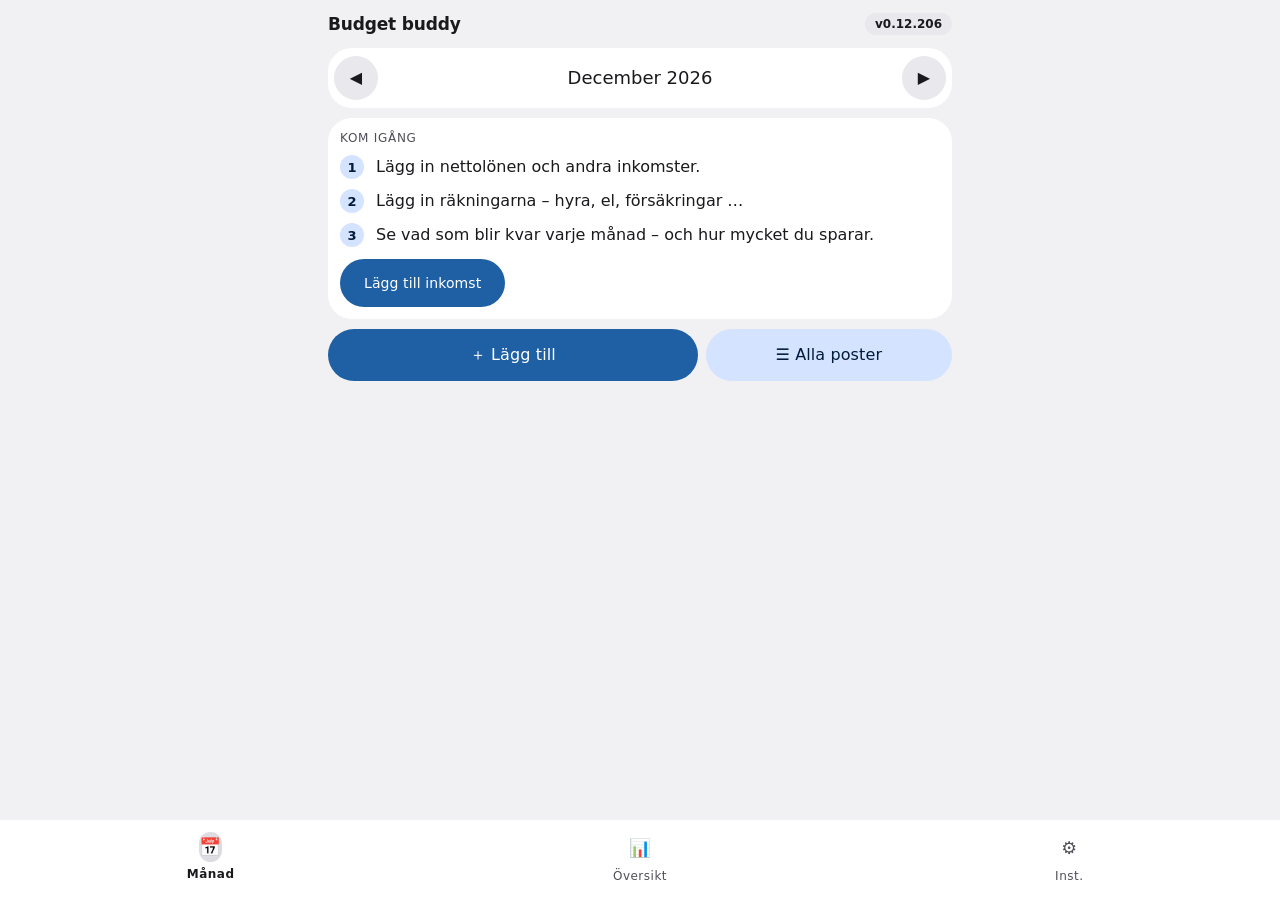
==== commit b6cfcff4: "Valutakurser: ECB 2026-11-27" ====
--- a/budget-buddy.html
+++ b/budget-buddy.html
@@ -1,5 +1,5 @@
 <!doctype html>
-<!-- budget-buddy v0.12.205 as one file. Generated by tools/build-single.mjs - do not edit; change the source files and rebuild. -->
+<!-- budget-buddy v0.12.206 as one file. Generated by tools/build-single.mjs - do not edit; change the source files and rebuild. -->
 <html lang="sv">
 <head>
 <meta charset="utf-8">
@@ -2029,7 +2029,7 @@
 </script>
 <script>
 // ---- version.js ----
-﻿self.APP_VERSION = '0.12.205';
+﻿self.APP_VERSION = '0.12.206';
 
 </script>
   <script>
@@ -2508,8 +2508,8 @@
 // on RATES_DATE, written here by tools/update-rates.mjs (GitHub Action rates.yml, weekdays) – the app itself never fetches rates.
 // The user can change them in Inställningar.
 const CURRENCIES = ['SEK', 'USD', 'EUR', 'GBP', 'NOK', 'DKK'];
-const DEFAULT_RATES = { USD: 1021, EUR: 1120, GBP: 1338, NOK: 105, DKK: 150 };
-const RATES_DATE = '2026-11-26';
+const DEFAULT_RATES = { USD: 1023, EUR: 1121, GBP: 1342, NOK: 105, DKK: 150 };
+const RATES_DATE = '2026-11-27';
 const MAX_RATE = 100000; // 1 000 kr per unit
 const DATE_RE = /^(19|20)\d{2}-(0[1-9]|1[0-2])-(0[1-9]|[12]\d|3[01])$/;
 const TYPES = ['income', 'expense'];
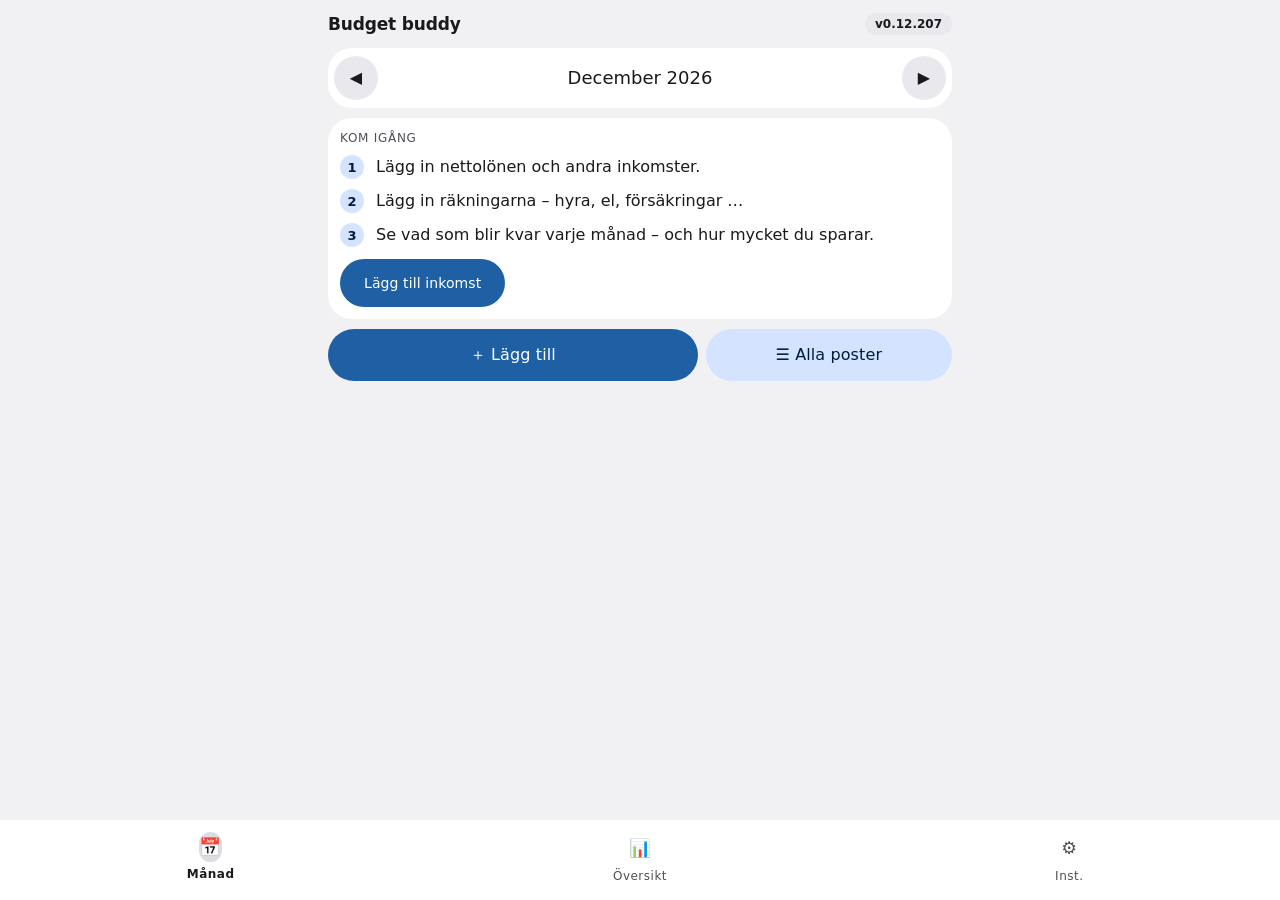
==== commit faa5ea1d: "Bakåt: ruta som öppnas när en annan stängs (lösenord → bekräftelse) tar över steget i stället för at" ====
--- a/budget-buddy.html
+++ b/budget-buddy.html
@@ -1,5 +1,5 @@
 <!doctype html>
-<!-- budget-buddy v0.12.206 as one file. Generated by tools/build-single.mjs - do not edit; change the source files and rebuild. -->
+<!-- budget-buddy v0.12.207 as one file. Generated by tools/build-single.mjs - do not edit; change the source files and rebuild. -->
 <html lang="sv">
 <head>
 <meta charset="utf-8">
@@ -2029,7 +2029,7 @@
 </script>
 <script>
 // ---- version.js ----
-﻿self.APP_VERSION = '0.12.206';
+﻿self.APP_VERSION = '0.12.207';
 
 </script>
   <script>
@@ -2442,12 +2442,23 @@
 //   popped  – Bakåt (popstate): returnerar lagret som ska stängas, 'ignore' (vårt eget history.back) eller null (flikbyte).
 'use strict';
 const Nav = {
-  create: () => ({ stack: [], ignore: 0, closing: null, back: 0 }),
-  // Returns true when a history step should be pushed.
+  create: () => ({ stack: [], ignore: 0, closing: null, back: 0, repush: 0 }),
+  // Returns true when a history step should be pushed. A ruta that opens right as another closes (lösenord → bekräftelse)
+  // takes over the step that was about to be taken back; if that history.go is already on its way, the step is pushed
+  // again when its popstate arrives (repushes). Otherwise the next close went back one step too many.
   opened(n, id) {
     if (n.stack.includes(id)) return false;
     n.stack.push(id);
+    if (n.back) { n.back--; return false; }
+    if (n.ignore) { n.repush++; return false; }
     return true;
+  },
+  // After an ignored popstate: how many steps to push again (0 = none).
+  repushes(n) {
+    if (n.ignore) return 0;
+    const k = n.repush;
+    n.repush = 0;
+    return k;
   },
   // Returns true when steps must be taken back (the app closed the layer itself). Several closed at once (a ruta and
   // markeringsläget) are taken back together with flush(): one history.go(-k), one popstate to ignore.
@@ -3345,7 +3356,7 @@
 }).observe(document.body, { subtree: true, attributes: true, attributeFilter: ['open'] });
 addEventListener('popstate', () => {
   const l = Nav.popped(nav);
-  if (l === 'ignore') return;
+  if (l === 'ignore') { for (let k = Nav.repushes(nav); k > 0; k--) history.pushState({ tab: 1, layer: 1 }, '', location.hash); return; }
   if (l) { layerClose[l]?.(); return; }
   showTab(location.hash.slice(1), false);
 });
@@ -4754,6 +4765,7 @@
   snackbar('Data importerad', 'Ångra', () => { data = before; save(); });
 });
 
+$('pwd-own').addEventListener('click', ownPassword);   // Välj egen kod (knappen saknade lyssnare)
 $('reset').addEventListener('click', () => $('confirm-dialog').showModal());
 // Runs on the "Radera" click itself (not on the close event), like import.
 $('cd-ok').addEventListener('click', () => {
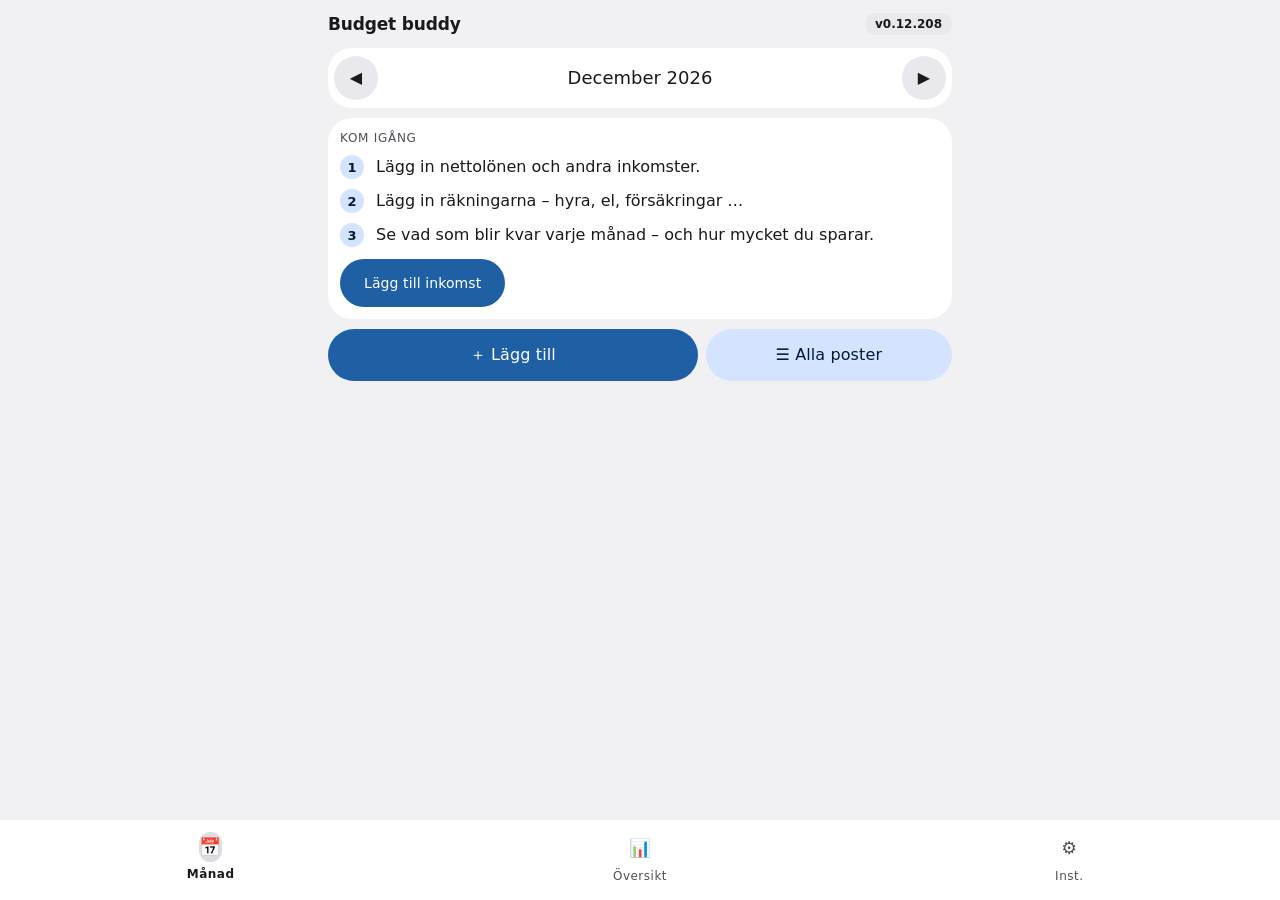
==== commit 02dff801: "Hemvaluta: byte räknar också om sparkontons sparande från lönen, före lön och insättningar; pappersk" ====
--- a/budget-buddy.html
+++ b/budget-buddy.html
@@ -1,5 +1,5 @@
 <!doctype html>
-<!-- budget-buddy v0.12.207 as one file. Generated by tools/build-single.mjs - do not edit; change the source files and rebuild. -->
+<!-- budget-buddy v0.12.208 as one file. Generated by tools/build-single.mjs - do not edit; change the source files and rebuild. -->
 <html lang="sv">
 <head>
 <meta charset="utf-8">
@@ -2029,7 +2029,7 @@
 </script>
 <script>
 // ---- version.js ----
-﻿self.APP_VERSION = '0.12.207';
+﻿self.APP_VERSION = '0.12.208';
 
 </script>
   <script>
@@ -2808,6 +2808,8 @@
       const e = sub.recurring[0] ? { d: t.d, rec: sub.recurring[0] } : sub.oneOffs[0] ? { d: t.d, one: sub.oneOffs[0] } : sub.accounts[0] ? { d: t.d, acc: sub.accounts[0] } : null;
       if (!e) continue;
       if (e.rec) { const a = {}; for (const [m, map] of Object.entries(sub.adjustments)) a[m] = map[e.rec.id]; if (Object.keys(a).length) e.adj = a; }
+      // Kontots kopplade poster finns inte i sub: behåll id:na (restoreItem tar bara med dem som finns kvar).
+      if (e.acc && Array.isArray(t.acc.feeds)) e.acc.feeds = [...new Set(t.acc.feeds.filter(isId))].slice(0, 40);
       if (!e.acc && Array.isArray(t.accs)) { const accs = [...new Set(t.accs.filter(isId))].slice(0, MAX_ACCOUNTS); if (accs.length) e.accs = accs; }
       out.trash.push(e);
     }
@@ -2860,6 +2862,7 @@
   const x = { ...e[kind] };
   const taken = new Set([...d.recurring, ...d.oneOffs, ...d.accounts].map((y) => y.id));
   if (taken.has(x.id)) x.id = (kind === 'acc' ? 'a' : '') + newId().slice(-10);
+  if (kind === 'acc') x.feeds = (x.feeds || []).filter((id) => taken.has(id));
   d[key].push(x);
   if (e.adj) for (const [m, a] of Object.entries(e.adj)) (d.adjustments[m] ||= {})[x.id] = a;
   for (const a of d.accounts) if ((e.accs || []).includes(a.id) && !(a.feeds ||= []).includes(x.id)) a.feeds.push(x.id);
@@ -2958,8 +2961,6 @@
 // Hemvaluta (2026-11-15). Kurser är öre per enhet (SEK = 100). Belopp i hemvalutan; sparkonton har egen valuta.
 const rateOf = (d, c) => (c === 'SEK' ? 100 : d.settings.rates[c]);
 const convert = (d, v, from, to) => (from === to ? v : Math.round((v * rateOf(d, from)) / rateOf(d, to)));
-// Byter hemvaluta och räknar om alla budgetbelopp (poster, avvikelser, justeringar, startsaldo, papperskorg) med kurserna.
-// Belopp som blir för stora begränsas till MAX_AMOUNT. Sparkonton ändras inte. Returnerar ny, validerad data.
 // Flytta alla månader n steg (2026-11-18): när lönedag slås på/av byter budgetmånaderna namn ("November" = 25 okt–24 nov
 // har nyckeln 2026-10). Flyttas datan med behåller posterna sina månadsnamn. Muterar d.
 function shiftMonths(d, n) {
@@ -2988,6 +2989,9 @@
   }
   if (d.settings.startMonth) d.settings.startMonth = sh(d.settings.startMonth);
 }
+// Byter hemvaluta och räknar om alla budgetbelopp (poster, avvikelser, justeringar, startsaldo, papperskorg, sparkontons
+// sparande i hemvalutan) med kurserna. Belopp som blir för stora begränsas till MAX_AMOUNT. Saldon och mål ändras inte.
+// Returnerar ny, validerad data.
 function changeHome(d, to) {
   if (!CURRENCIES.includes(to) || d.settings.home === to) return d;
   const from = d.settings.home, c = (v) => Math.max(-MAX_AMOUNT, Math.min(MAX_AMOUNT, convert(d, v, from, to)));
@@ -2998,7 +3002,11 @@
   for (const o of x.oneOffs) o.amount = c(o.amount);
   for (const m of Object.values(x.adjustments)) for (const k of Object.keys(m)) m[k] = c(m[k]);
   for (const k of Object.keys(x.closed || {})) x.closed[k] = c(x.closed[k]);
-  for (const t of x.trash) { if (t.rec) t.rec.amount = c(t.rec.amount); if (t.one) t.one.amount = c(t.one.amount); if (t.adj) for (const k of Object.keys(t.adj)) t.adj[k] = c(t.adj[k]); }
+  // Sparkontons sparande från lönen, före lön och insättningar är i hemvalutan (saldon och mål i kontots valuta).
+  const p = (v) => Math.max(1, c(v));   // måste vara > 0, annars försvinner sparandet i loadData
+  const acc = (a) => { if (a.pay) a.pay.amount = p(a.pay.amount); if (a.pre) a.pre.amount = p(a.pre.amount); for (const k of Object.keys(a.deposits || {})) a.deposits[k] = p(a.deposits[k]); };
+  x.accounts.forEach(acc);
+  for (const t of x.trash) { if (t.rec) t.rec.amount = c(t.rec.amount); if (t.one) t.one.amount = c(t.one.amount); if (t.acc) acc(t.acc); if (t.adj) for (const k of Object.keys(t.adj)) t.adj[k] = c(t.adj[k]); }
   return loadData(x);
 }
 
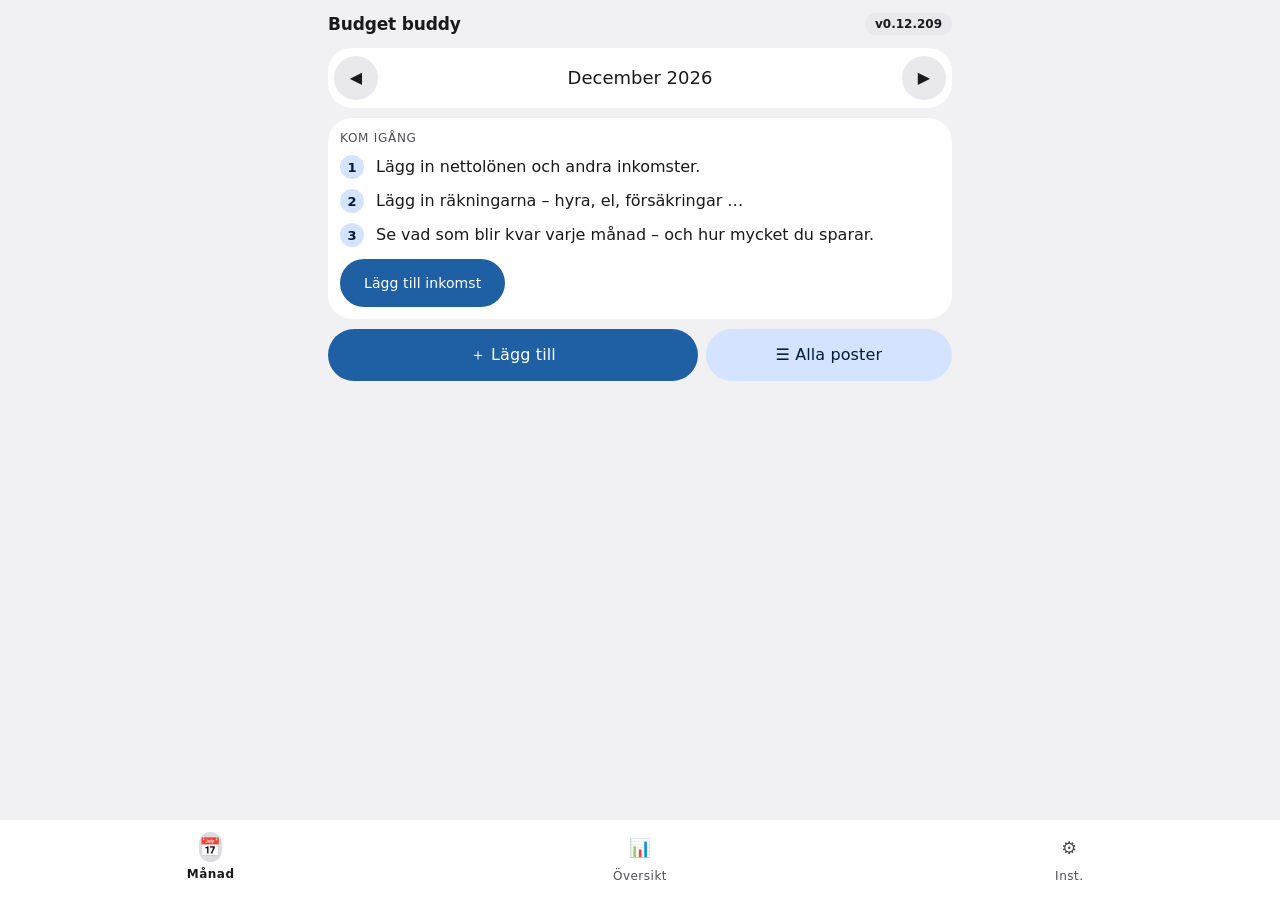
==== commit 8cebe322: "Engelska: radens skärmläsartext med uppskattad faktura och Kvar från förra månaden översätts Co-Auth" ====
--- a/budget-buddy.html
+++ b/budget-buddy.html
@@ -1,5 +1,5 @@
 <!doctype html>
-<!-- budget-buddy v0.12.208 as one file. Generated by tools/build-single.mjs - do not edit; change the source files and rebuild. -->
+<!-- budget-buddy v0.12.209 as one file. Generated by tools/build-single.mjs - do not edit; change the source files and rebuild. -->
 <html lang="sv">
 <head>
 <meta charset="utf-8">
@@ -1829,7 +1829,7 @@
   'Skriv ett namn.': 'Enter a name.', 'Skriv ett belopp, t.ex. 1 250 eller 99,50.': 'Enter an amount, e.g. 1 250 or 99,50.',
   'Ändra inkomst': 'Edit income', 'Ändra kostnad': 'Edit expense', 'Välj från vilken månad.': 'Choose from which month.',
   'Till-månaden måste vara efter från-månaden.': 'The to-month must be after the from-month.', 'Posten är sparad': 'The item is saved', 'Sortera på': 'Sort by',
-  'Välj en månad.': 'Choose a month.', 'återkommande': 'recurring', 'justerad denna månad': 'adjusted this month', 'Inget den här månaden': 'Nothing this month',
+  'Välj en månad.': 'Choose a month.', 'återkommande': 'recurring', 'justerad denna månad': 'adjusted this month', 'avvikelse': 'deviation', 'från stängningen av förra månaden': 'from closing last month', 'Inget den här månaden': 'Nothing this month',
   'Kom igång': 'Get started',
   'Inga poster gäller den här månaden. Lägg till en avvikelse nedan eller gå till innevarande månad.': 'No items apply this month. Add a deviation below or go to the current month.',
   'Lägg in nettolönen och andra inkomster.': 'Add your net salary and other income.', 'Lägg in räkningarna – hyra, el, försäkringar …': 'Add the bills – rent, electricity, insurance …',
@@ -1895,7 +1895,7 @@
   [/^\+ (\d+) dolda konton: $/, '+ $1 hidden accounts: '],
   [/^\+ 1 dolt konto \((.+)\)$/, '+ 1 hidden account ($1)'],
   [/^\+ (\d+) dolda konton$/, '+ $1 hidden accounts'],
-  [/^(.+), (.+), (återkommande|avvikelse)(, justerad denna månad)?(\. Ändra)?$/, (g) => `${g[1]}, ${g[2]}, ${g[3] === 'avvikelse' ? 'deviation' : 'recurring'}${g[4] ? ', adjusted this month' : ''}${g[5] ? '. Edit' : ''}`],
+  [/^(.+), (.+), ((?:återkommande|avvikelse|från stängningen av förra månaden)(?:, (?:justerad denna månad|uppskattad faktura))*)(\. Ändra)?$/, (g, tr) => `${tr(g[1])}, ${g[2]}, ${g[3].split(', ').map(tr).join(', ')}${g[4] ? '. Edit' : ''}`],
   [/^(.+), (-?[\d\s ]+(?:,\d+)? \S+)$/, '$1, $2'],
   [/^(.+)\. Ändra$/, '$1. Edit'],
   [/^\+(.+)\/mån( · \(.+\))?$/, (g) => `+${g[1]}/mo${g[2] || ''}`],
@@ -2029,7 +2029,7 @@
 </script>
 <script>
 // ---- version.js ----
-﻿self.APP_VERSION = '0.12.208';
+﻿self.APP_VERSION = '0.12.209';
 
 </script>
   <script>
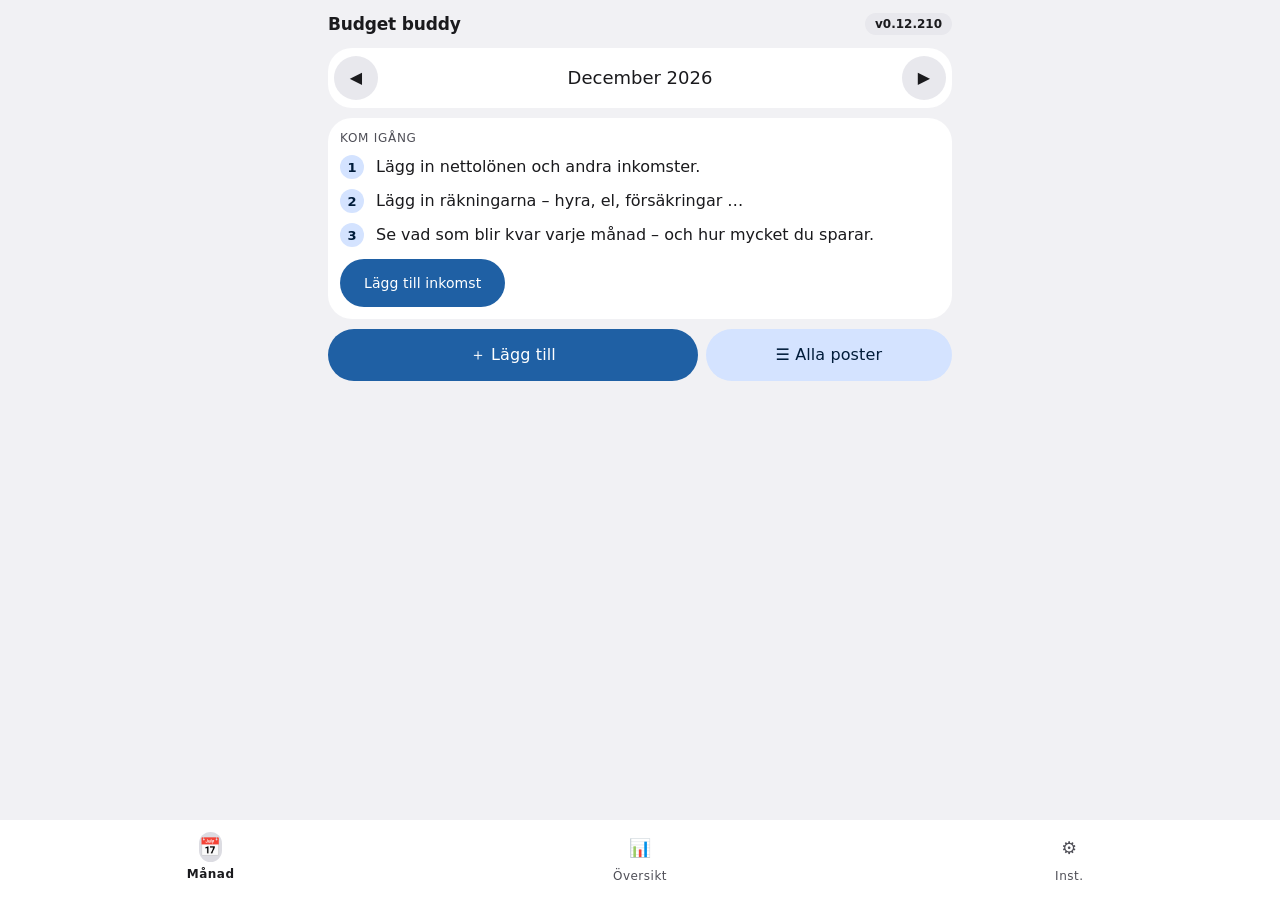
==== commit 5a975fd9: "Belopp: valutatecknet får stå med vid inmatning (€, $, £, NOK …); papperskorgen: en tabell för typ o" ====
--- a/budget-buddy.html
+++ b/budget-buddy.html
@@ -1,5 +1,5 @@
 <!doctype html>
-<!-- budget-buddy v0.12.209 as one file. Generated by tools/build-single.mjs - do not edit; change the source files and rebuild. -->
+<!-- budget-buddy v0.12.210 as one file. Generated by tools/build-single.mjs - do not edit; change the source files and rebuild. -->
 <html lang="sv">
 <head>
 <meta charset="utf-8">
@@ -2029,7 +2029,7 @@
 </script>
 <script>
 // ---- version.js ----
-﻿self.APP_VERSION = '0.12.209';
+﻿self.APP_VERSION = '0.12.210';
 
 </script>
   <script>
@@ -2835,8 +2835,9 @@
 
 // ---------- Papperskorg ----------
 // Moves items to the trash (recurring with their month adjustments). kind: 'rec' | 'one' | 'acc'. Mutates d.
+const TRASH_KEY = { rec: 'recurring', one: 'oneOffs', acc: 'accounts' }, TRASH_MAX = { rec: MAX_RECURRING, one: MAX_ONEOFFS, acc: MAX_ACCOUNTS };
 function trashItems(d, kind, ids, today) {
-  const set = new Set(ids), key = { rec: 'recurring', one: 'oneOffs', acc: 'accounts' }[kind];
+  const set = new Set(ids), key = TRASH_KEY[kind];
   for (const x of d[key].filter((x) => set.has(x.id))) {
     const e = { d: today, [kind]: x };
     if (kind !== 'acc') {   // 2026-11-21: kom ihåg vilka konton posten fyllde på, så kopplingen kommer tillbaka vid återställning
@@ -2856,8 +2857,7 @@
 // Puts trash entry i back. Returns the item, or { error } when a limit is reached. A taken id gets a new one.
 function restoreItem(d, i) {
   const e = d.trash[i]; if (!e) return { error: 'Finns inte längre.' };
-  const kind = e.rec ? 'rec' : e.one ? 'one' : 'acc', key = { rec: 'recurring', one: 'oneOffs', acc: 'accounts' }[kind];
-  const max = { rec: MAX_RECURRING, one: MAX_ONEOFFS, acc: MAX_ACCOUNTS }[kind];
+  const kind = e.rec ? 'rec' : e.one ? 'one' : 'acc', key = TRASH_KEY[kind], max = TRASH_MAX[kind];
   if (d[key].length >= max) return { error: `Max ${max} – ta bort något först.` };
   const x = { ...e[kind] };
   const taken = new Set([...d.recurring, ...d.oneOffs, ...d.accounts].map((y) => y.id));
@@ -3274,7 +3274,7 @@
 
 // Parse "1 234,50" / "1234.5" → öre (integer, no floats). null if invalid.
 function parseKr(s) {
-  const t = String(s).replace(/[\s ]/g, '').replace(/kr$/i, '').replace(',', '.');
+  const t = String(s).replace(/[\s ]/g, '').replace(/(kr|sek|eur|usd|gbp|nok|dkk|€|\$|£)$/i, '').replace(',', '.');   // enheten får stå med (hemvaluta)
   const m = /^(\d{1,9})(?:\.(\d{1,2}))?$/.exec(t);
   if (!m) return null;
   const ore = Number(m[1]) * 100 + Number((m[2] || '0').padEnd(2, '0'));
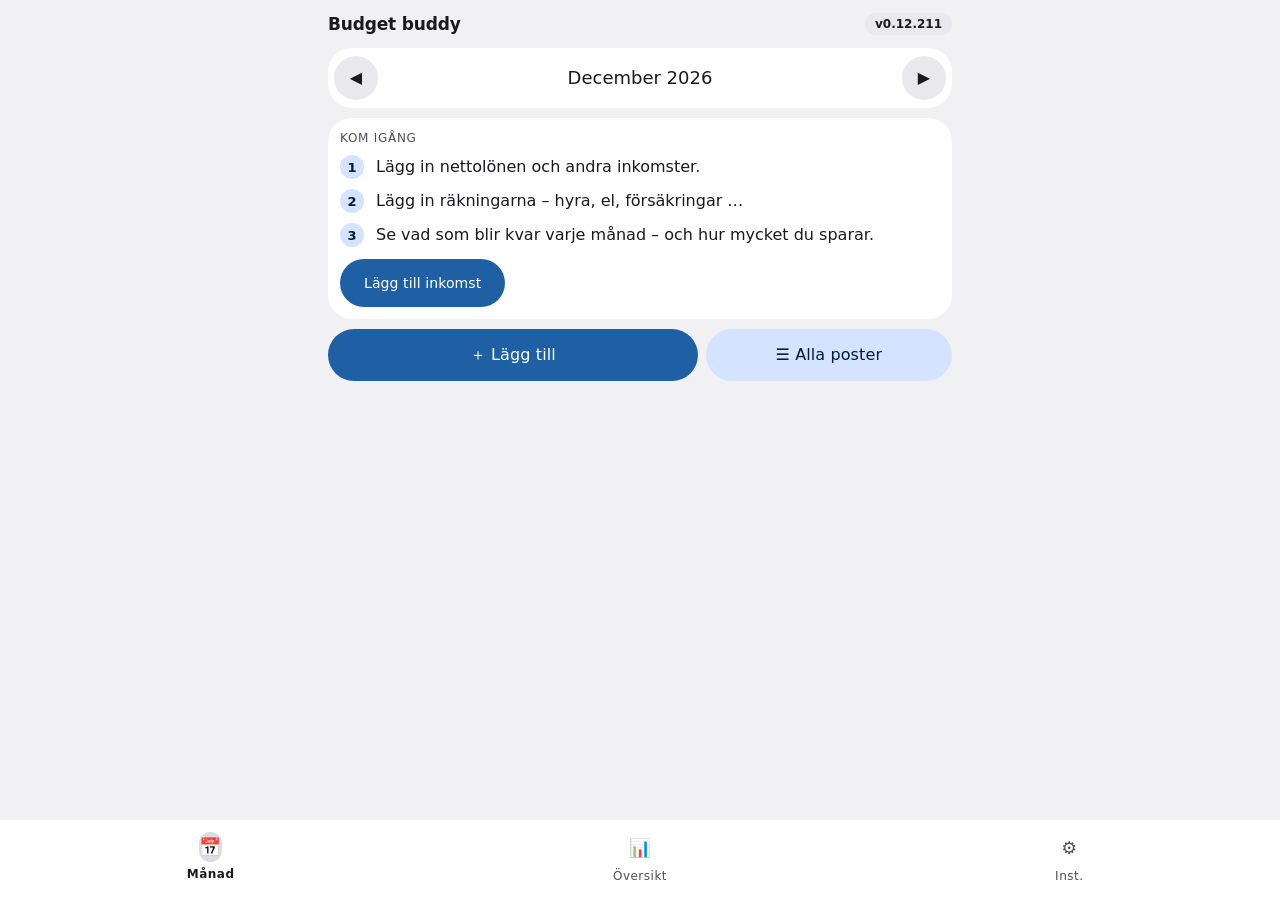
==== commit f09cf7c9: "Städa: bort med den döda välkomstrutan (main.js), dess CSS och engelska texter; koden skapas som för" ====
--- a/budget-buddy.html
+++ b/budget-buddy.html
@@ -1,5 +1,5 @@
 <!doctype html>
-<!-- budget-buddy v0.12.210 as one file. Generated by tools/build-single.mjs - do not edit; change the source files and rebuild. -->
+<!-- budget-buddy v0.12.211 as one file. Generated by tools/build-single.mjs - do not edit; change the source files and rebuild. -->
 <html lang="sv">
 <head>
 <meta charset="utf-8">
@@ -261,8 +261,6 @@
 .pw-special { color: var(--error); font-weight: 700; }
 .pwd-box { margin-top: 8px; }
 .pwd-show { margin: 4px 0; padding: 8px 12px; border-radius: var(--r-md); background: var(--surface-container-high); font-family: ui-monospace, monospace; font-size: 1rem; letter-spacing: .04em; overflow-wrap: anywhere; -webkit-user-select: text; user-select: text; }
-.welcome-actions { display: flex; flex-wrap: wrap; gap: 8px; margin: 16px 0 4px; }
-.welcome-actions > * { flex: 1 1 12rem; text-align: center; }
 
 /* Sparat backup-lösenord: en liten ruta med Visa/Byt på samma rad */
 .pwd-card { margin: 4px 0 8px; padding: 6px 6px 10px 14px; border-radius: var(--r-lg); background: var(--surface-container-high); }
@@ -288,7 +286,6 @@
 .seg { min-height: 40px; border: 0; background: none; font: inherit; font-weight: 500; color: var(--on-surface); }
 .seg + .seg { border-left: 1px solid var(--outline); }
 .seg.on { background: var(--primary-container); color: var(--on-primary-container); }
-.welcome .field { display: grid; gap: 4px; margin-bottom: 8px; }
 /* Hjälp på valt språk (2026-11-15) */
 html[lang="en"] .help[lang="sv"], html:not([lang="en"]) .help[lang="en"] { display: none; }
 
@@ -1750,9 +1747,6 @@
   'Ny kod skapad. Gamla backup-filer öppnas bara med den gamla koden.': 'New code created. Old backup files open only with the old code.',
   'Kunde inte kopiera – tryck Visa och skriv av koden': 'Could not copy – tap Show and copy the code by hand',
   'Koden är kopierad': 'The code is copied',
-  'Är du ny räcker det att välja språk.': 'If you are new, just choose a language.',
-  'Din personliga kod (lösenordet till dina backup-filer) har skapats åt dig och finns under Inställningar → Data. Spara den på en säker plats, t.ex. i en lösenordshanterare – utan den går en backup inte att öppna på en ny enhet.': 'Your personal code (the password for your backup files) has been created for you and is under Settings → Data. Keep it somewhere safe, e.g. in a password manager – without it a backup cannot be opened on a new device.',
-  'Har du använt appen förut, på den här eller en annan enhet? Läs in din backup-fil för att få tillbaka din data.': 'Have you used the app before, on this or another device? Restore your backup file to get your data back.',
   'Budget buddy': 'Budget buddy',
   'Månad': 'Month', 'Översikt': 'Overview', 'Statistik': 'Statistics', 'Trend': 'Trend', 'Historik': 'History', 'Senaste 12 månaderna': 'Last 12 months', 'Kommande 12 månader': 'Next 12 months', 'Inga poster bakåt i tiden.': 'No items back in time.', 'Poster': 'Items', 'Inst.': 'Settings',
   '(engångspost den här månaden)': '(one-off item this month)', 'Nytt sparkonto': 'New savings account', 'Lägg till': 'Add',
@@ -1813,7 +1807,6 @@
   'Övrigt': 'Other', 'varje månad': 'every month', 'varannan månad': 'every other month', 'en gång om året': 'once a year', 'var tredje månad': 'every third month',
   'Varje månad': 'Every month', 'Varannan månad': 'Every other month', 'En gång om året': 'Once a year', 'Var tredje månad': 'Every third month', 'Hur ofta': 'How often',
   'Kunde inte spara – lagringen är full eller blockerad.': 'Could not save – storage is full or blocked.',
-  'Fortsätt': 'Continue',
   'Lön': 'Salary', 'Försäkringskassan': 'Social insurance', 'Bidrag och ersättningar': 'Benefits and allowances', 'Värde': 'Value', 'Övrig inkomst': 'Other income', 'Försäkring': 'Insurance', 'Lån': 'Loans', 'Hushåll': 'Household',
   'Boende': 'Housing', 'Transport': 'Transport', 'Abonnemang': 'Subscriptions', 'Sparande': 'Savings', 'Barnbidrag': 'Child benefit', 'Pension': 'Pension', 'Mat': 'Food', 'Nöje': 'Leisure',
   'Finns inte längre.': 'No longer exists.',
@@ -2029,7 +2022,7 @@
 </script>
 <script>
 // ---- version.js ----
-﻿self.APP_VERSION = '0.12.210';
+﻿self.APP_VERSION = '0.12.211';
 
 </script>
   <script>
@@ -3351,14 +3344,14 @@
   showTab(b.dataset.tab);
 });
 // Lager (nav.js): varje öppen ruta och markeringsläget är ett steg. Bakåt stänger det översta; Spara/Avbryt/✕ går
-// tillbaka ett steg själva. Välkomstrutan är inget lager – den går inte att stänga utan lösenord.
+// tillbaka ett steg själva.
 const nav = Nav.create(), layerClose = {};
 function layerOpened(id, close) { layerClose[id] = close; if (Nav.opened(nav, id)) history.pushState({ tab: 1, layer: 1 }, '', location.hash); }
 function layerClosed(id) { if (Nav.closed(nav, id) && nav.back === 1) queueMicrotask(() => { const k = Nav.flush(nav); if (k) history.go(-k); }); }
 new MutationObserver((list) => {
   for (const m of list) {
     const d = m.target;
-    if (d.tagName !== 'DIALOG' || !d.id || d.classList.contains('welcome')) continue;
+    if (d.tagName !== 'DIALOG' || !d.id) continue;
     if (d.open) layerOpened(d.id, () => d.close()); else layerClosed(d.id);
   }
 }).observe(document.body, { subtree: true, attributes: true, attributeFilter: ['open'] });
@@ -4628,63 +4621,11 @@
   }
   return Backup.openText(text, slug, MAX_IMPORT_CHARS);
 }
-/* ---------- Välkommen: välj språk, valuta och lösenord först (2026-11-14, språk och valuta 2026-11-15) ----------
-   Lösenordet skapas automatiskt (autoPassword); läses en krypterad backup in i rutan
-   ersätter dess lösenord det skapade. Lösenordet är bara nyckeln till backup-filerna – det sparas på enheten (bb.pwd), aldrig i
-   datan eller i filen. Bockar man ur Kom ihåg visas rutan inte (man har valt att få frågan varje gång). */
-let welcomeDlg = null;
-const welcomeHasData = () => data.recurring.length || data.oneOffs.length || data.accounts.length;
-const needsPassword = () => !savedPassword() && rememberOn();   // låst tills ett lösenord är valt, även med data
-const needsWelcome = () => !I18N.chosen() || needsPassword();   // språk (och valuta) först, i samma ruta (2026-11-15)
-function closeWelcome() { if (welcomeDlg?.open && !needsWelcome()) welcomeDlg.close(); }
-// Rutan ritas om när språket byts: språkknappar och valuta överst, lösenordet under (döljs om det redan är valt).
-function fillWelcome() {
-  const err = el('p', { class: 'error', role: 'alert' });
-  const file = el('input', { type: 'file', accept: '.txt,.json' });
-  file.addEventListener('change', async () => {
-    const f = file.files && file.files[0]; if (!f) return;
-    let r; try { r = await Backup.read(f, MAX_IMPORT_CHARS); } catch { r = { error: 'Kunde inte läsa filen.' }; }
-    file.value = '';
-    err.textContent = r.error || '';
-    if (!r.error) { I18N.setLang(I18N.lang(), false); openImport(r.text); }
-  });
-  const cur = I18N.lang();
-  const segs = el('div', { class: 'segs', role: 'group', 'aria-label': 'Språk' },
-    Object.entries(I18N.LANGS).map(([k, name]) => el('button', { type: 'button', class: 'seg' + (k === cur ? ' on' : ''), lang: k, 'aria-pressed': String(k === cur), text: name, 'data-no-tr': '',
-      on: { click: () => { I18N.setLang(k); if (!needsWelcome()) welcomeDlg.close(); else fillWelcome(); } } })));
-  // Valuta: bara innan det finns data (byte senare räknar om beloppen, under Inställningar).
-  const curSel = !welcomeHasData() && el('label', { class: 'field' }, el('span', { text: 'Valuta' }),
-    el('select', { on: { change: (e) => { data.settings.home = e.target.value; save(); } } },
-      CURRENCIES.map((c) => el('option', { value: c, selected: c === home(), text: CUR_NAMES[c] }))));
-  welcomeDlg.replaceChildren(...[   // [].filter: replaceChildren writes false as text
-   
-    el('h2', { id: 'wl-title', text: 'Välkommen!' }),
-    segs, curSel,
-    el('p', { text: 'Är du ny räcker det att välja språk.' }),
-    savedPassword() && el('p', { class: 'muted small', text: 'Din personliga kod (lösenordet till dina backup-filer) har skapats åt dig och finns under Inställningar → Data. Spara den på en säker plats, t.ex. i en lösenordshanterare – utan den går en backup inte att öppna på en ny enhet.' }),
-    !welcomeHasData() && el('p', { class: 'muted small', text: 'Har du använt appen förut, på den här eller en annan enhet? Läs in din backup-fil för att få tillbaka din data.' }),
-    el('div', { class: 'welcome-actions' }, ...[el('button', { type: 'button', class: 'btn filled', text: 'Fortsätt', on: { click: () => { I18N.setLang(I18N.lang(), false); closeWelcome(); } } }),
-      !welcomeHasData() && el('label', { class: 'btn tonal btn-file' }, 'Jag har en backup-fil', file)].filter(Boolean)),
-    err].filter(Boolean));
-}
-// 2026-11-15: lösenordet skapas och sparas automatiskt – användaren behöver aldrig välja ett. Visa/Byt under Inställningar.
+// 2026-11-15: lösenordet skapas och sparas automatiskt vid start (och efter Radera all data) – användaren behöver aldrig
+// välja ett. Visa/Byt under Inställningar. Ingen välkomstruta: svenska och lösenordet är förvalda.
 function autoPassword() {
-  if (!needsPassword()) return;
+  if (savedPassword() || !rememberOn()) return;
   try { localStorage.setItem(PWD_KEY, Backup.generatePassword()); } catch { /* blocked: asks at the first backup */ }
-}
-function welcomeCheck() {
-  autoPassword();
-  return;   // 2026-11-15: ingen välkomstruta – svenska och lösenordet är förvalda, allt ändras under Inställningar
-  if (!needsWelcome() || welcomeDlg?.open || typeof HTMLDialogElement !== 'function') return;
-  const other = document.querySelector('dialog[open]');   // t.ex. backup-påminnelsen: fråga när den stängs
-  if (other) { other.addEventListener('close', () => setTimeout(welcomeCheck, 0), { once: true }); return; }
-  if (!welcomeDlg) {
-    welcomeDlg = el('dialog', { class: 'welcome', 'aria-labelledby': 'wl-title' });
-    welcomeDlg.addEventListener('cancel', (e) => e.preventDefault());   // inte Esc/Bakåt: språk och lösenord först
-    document.body.append(welcomeDlg);
-  }
-  fillWelcome();
-  welcomeDlg.showModal();
 }
 // Point 2: the user is told when the remembered password opened the file, and when it did not fit.
 function noteUnlocked() { const s = document.getElementById('imp-sum'); if (s && document.getElementById('import-dialog')?.open) s.textContent += ' Backupen låstes upp med det sparade lösenordet.'; }
@@ -4769,7 +4710,6 @@
   data = next;
   $('import-text').value = '';
   render();
-  closeWelcome();
   snackbar('Data importerad', 'Ångra', () => { data = before; save(); });
 });
 
@@ -4781,7 +4721,7 @@
   forgetPassword();
   save();
   snackbar('All data är raderad', null, null, 3000);
-  setTimeout(welcomeCheck, 0);
+  setTimeout(autoPassword, 0);
 });
 
 // Lösenordet ligger aldrig framme efter flikbyte.
@@ -4843,7 +4783,7 @@
 updateOnline();
 purge();
 render();
-welcomeCheck();
+autoPassword();
 
 // Service worker + update snackbar ("Ny version finns – Ladda om")
 if ('serviceWorker' in navigator && location.protocol === 'https:') {
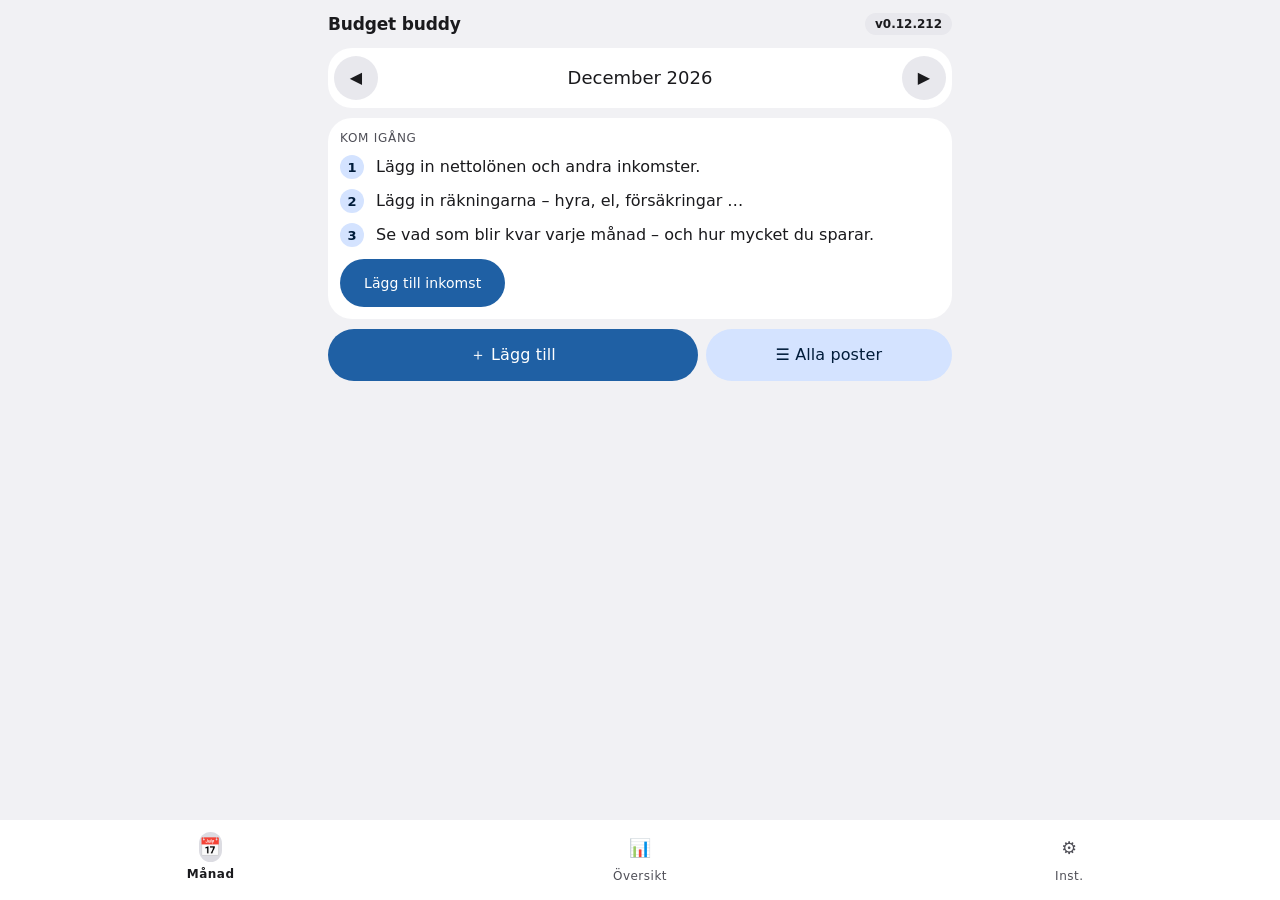
==== commit 14ead13f: "Alla mina appar: Shopping buddy tillagd Co-Authored-By: Claude Opus 5.5 <noreply@anthropic.com> Clau" ====
--- a/budget-buddy.html
+++ b/budget-buddy.html
@@ -1,5 +1,5 @@
 <!doctype html>
-<!-- budget-buddy v0.12.211 as one file. Generated by tools/build-single.mjs - do not edit; change the source files and rebuild. -->
+<!-- budget-buddy v0.12.212 as one file. Generated by tools/build-single.mjs - do not edit; change the source files and rebuild. -->
 <html lang="sv">
 <head>
 <meta charset="utf-8">
@@ -1008,7 +1008,7 @@
         <div class="actions wrap">
           <button type="button" class="btn filled" id="install" hidden>Installera appen</button>
         </div>
-                  <div class="dl-src"><div class="dl-app"><b>Fitness buddy</b><a href="https://flyinggooner.github.io/simple-nutrition/" target="_blank" rel="noopener">Öppna</a><a href="https://flyinggooner.github.io/simple-nutrition/simple-nutrition.html" download="simple-nutrition.html">Ladda ner (HTML)</a><a href="https://github.com/FlyingGooner/simple-nutrition" target="_blank" rel="noopener">GitHub</a></div><div class="dl-app"><b>Budget buddy (den här)</b><a href="https://flyinggooner.github.io/budget-buddy/" target="_blank" rel="noopener">Öppna</a><a href="budget-buddy.html" download="budget-buddy.html">Ladda ner (HTML)</a><a href="https://github.com/FlyingGooner/budget-buddy" target="_blank" rel="noopener">GitHub</a></div><div class="dl-app"><b>Football, not soccer</b><a href="https://flyinggooner.github.io/Football-not-soccer/" target="_blank" rel="noopener">Öppna</a><a href="https://flyinggooner.github.io/Football-not-soccer/Football-not-soccer.html" download="Football-not-soccer.html">Ladda ner (HTML)</a><a href="https://github.com/FlyingGooner/Football-not-soccer" target="_blank" rel="noopener">GitHub</a></div><div class="dl-app"><b>Task buddy</b><a href="https://flyinggooner.github.io/Stress-control/" target="_blank" rel="noopener">Öppna</a><a href="https://flyinggooner.github.io/Stress-control/Stress-control.html" download="Stress-control.html">Ladda ner (HTML)</a><a href="https://github.com/FlyingGooner/Stress-control" target="_blank" rel="noopener">GitHub</a></div><p class="small">Spara som app: Android (Chrome) – tryck ⋮ och välj Installera app. iPhone (Safari) – tryck Dela och välj Lägg till på hemskärmen.</p><p class="muted small">Ladda ner (HTML) ger hela appen i en enda fil som du öppnar i webbläsaren, även utan nät. Den sparar sin data för sig – flytta data dit med en backup-fil.</p></div>
+                  <div class="dl-src"><div class="dl-app"><b>Fitness buddy</b><a href="https://flyinggooner.github.io/simple-nutrition/" target="_blank" rel="noopener">Öppna</a><a href="https://flyinggooner.github.io/simple-nutrition/simple-nutrition.html" download="simple-nutrition.html">Ladda ner (HTML)</a><a href="https://github.com/FlyingGooner/simple-nutrition" target="_blank" rel="noopener">GitHub</a></div><div class="dl-app"><b>Budget buddy (den här)</b><a href="https://flyinggooner.github.io/budget-buddy/" target="_blank" rel="noopener">Öppna</a><a href="budget-buddy.html" download="budget-buddy.html">Ladda ner (HTML)</a><a href="https://github.com/FlyingGooner/budget-buddy" target="_blank" rel="noopener">GitHub</a></div><div class="dl-app"><b>Football, not soccer</b><a href="https://flyinggooner.github.io/Football-not-soccer/" target="_blank" rel="noopener">Öppna</a><a href="https://flyinggooner.github.io/Football-not-soccer/Football-not-soccer.html" download="Football-not-soccer.html">Ladda ner (HTML)</a><a href="https://github.com/FlyingGooner/Football-not-soccer" target="_blank" rel="noopener">GitHub</a></div><div class="dl-app"><b>Shopping buddy</b><a href="https://flyinggooner.github.io/Shopping-buddy/" target="_blank" rel="noopener">Öppna</a><a href="https://flyinggooner.github.io/Shopping-buddy/shopping-buddy.html" download="shopping-buddy.html">Ladda ner (HTML)</a><a href="https://github.com/FlyingGooner/Shopping-buddy" target="_blank" rel="noopener">GitHub</a></div><div class="dl-app"><b>Task buddy</b><a href="https://flyinggooner.github.io/Stress-control/" target="_blank" rel="noopener">Öppna</a><a href="https://flyinggooner.github.io/Stress-control/Stress-control.html" download="Stress-control.html">Ladda ner (HTML)</a><a href="https://github.com/FlyingGooner/Stress-control" target="_blank" rel="noopener">GitHub</a></div><p class="small">Spara som app: Android (Chrome) – tryck ⋮ och välj Installera app. iPhone (Safari) – tryck Dela och välj Lägg till på hemskärmen.</p><p class="muted small">Ladda ner (HTML) ger hela appen i en enda fil som du öppnar i webbläsaren, även utan nät. Den sparar sin data för sig – flytta data dit med en backup-fil.</p></div>
           </div>
         </details>
       <details class="card set-sec help-wrap">
@@ -2022,7 +2022,7 @@
 </script>
 <script>
 // ---- version.js ----
-﻿self.APP_VERSION = '0.12.211';
+﻿self.APP_VERSION = '0.12.212';
 
 </script>
   <script>
